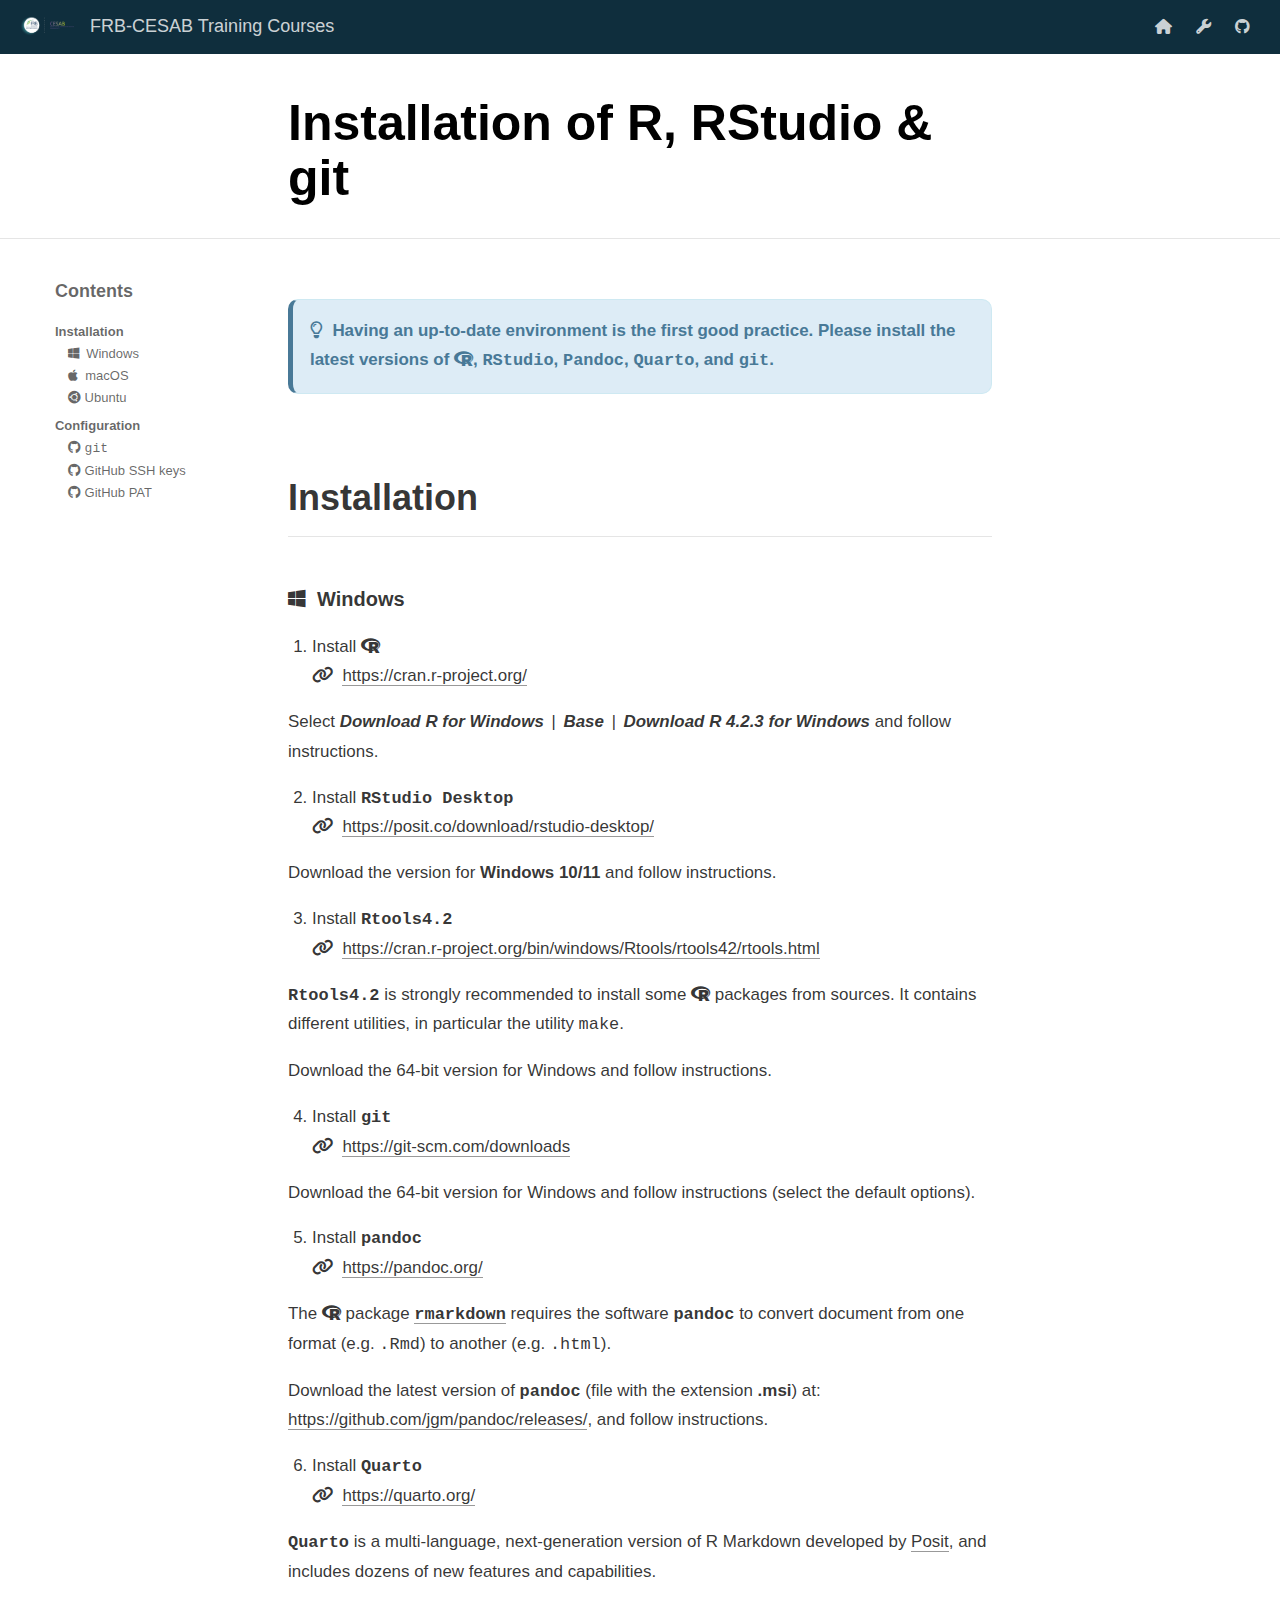
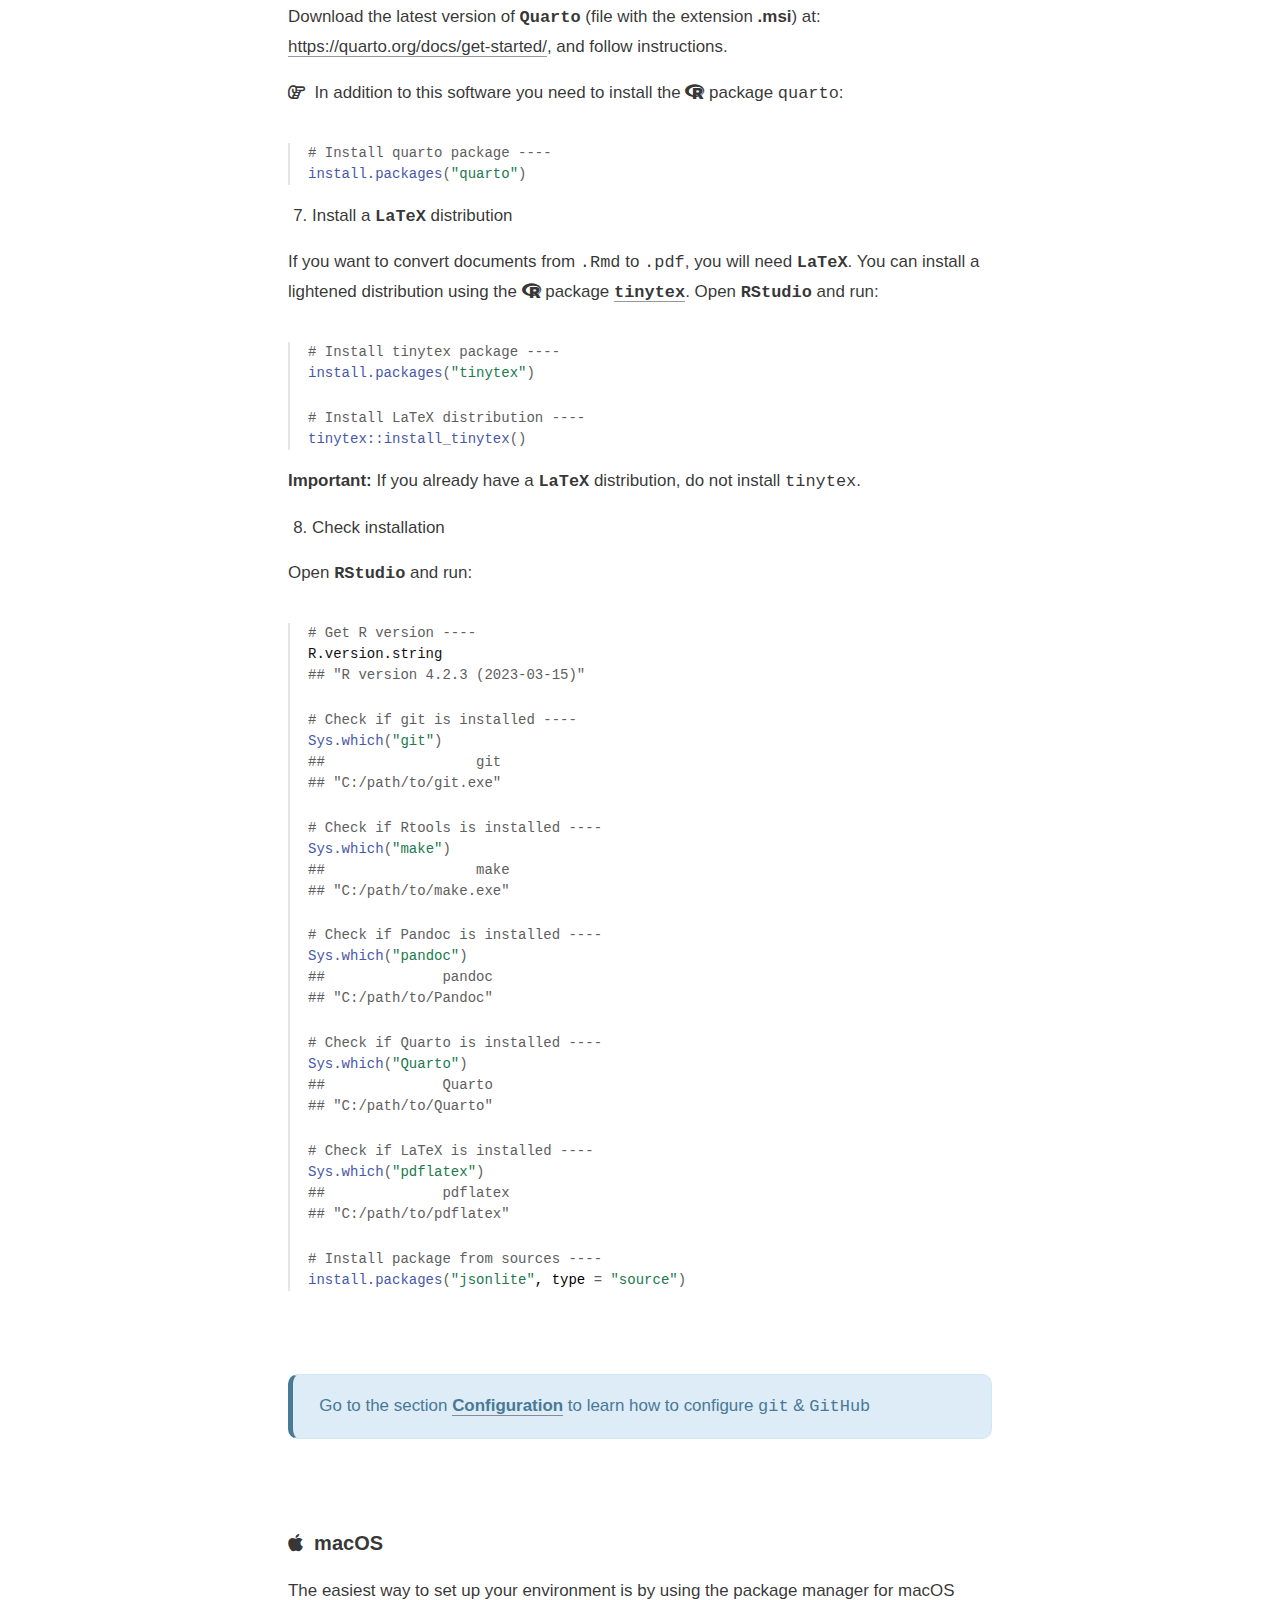
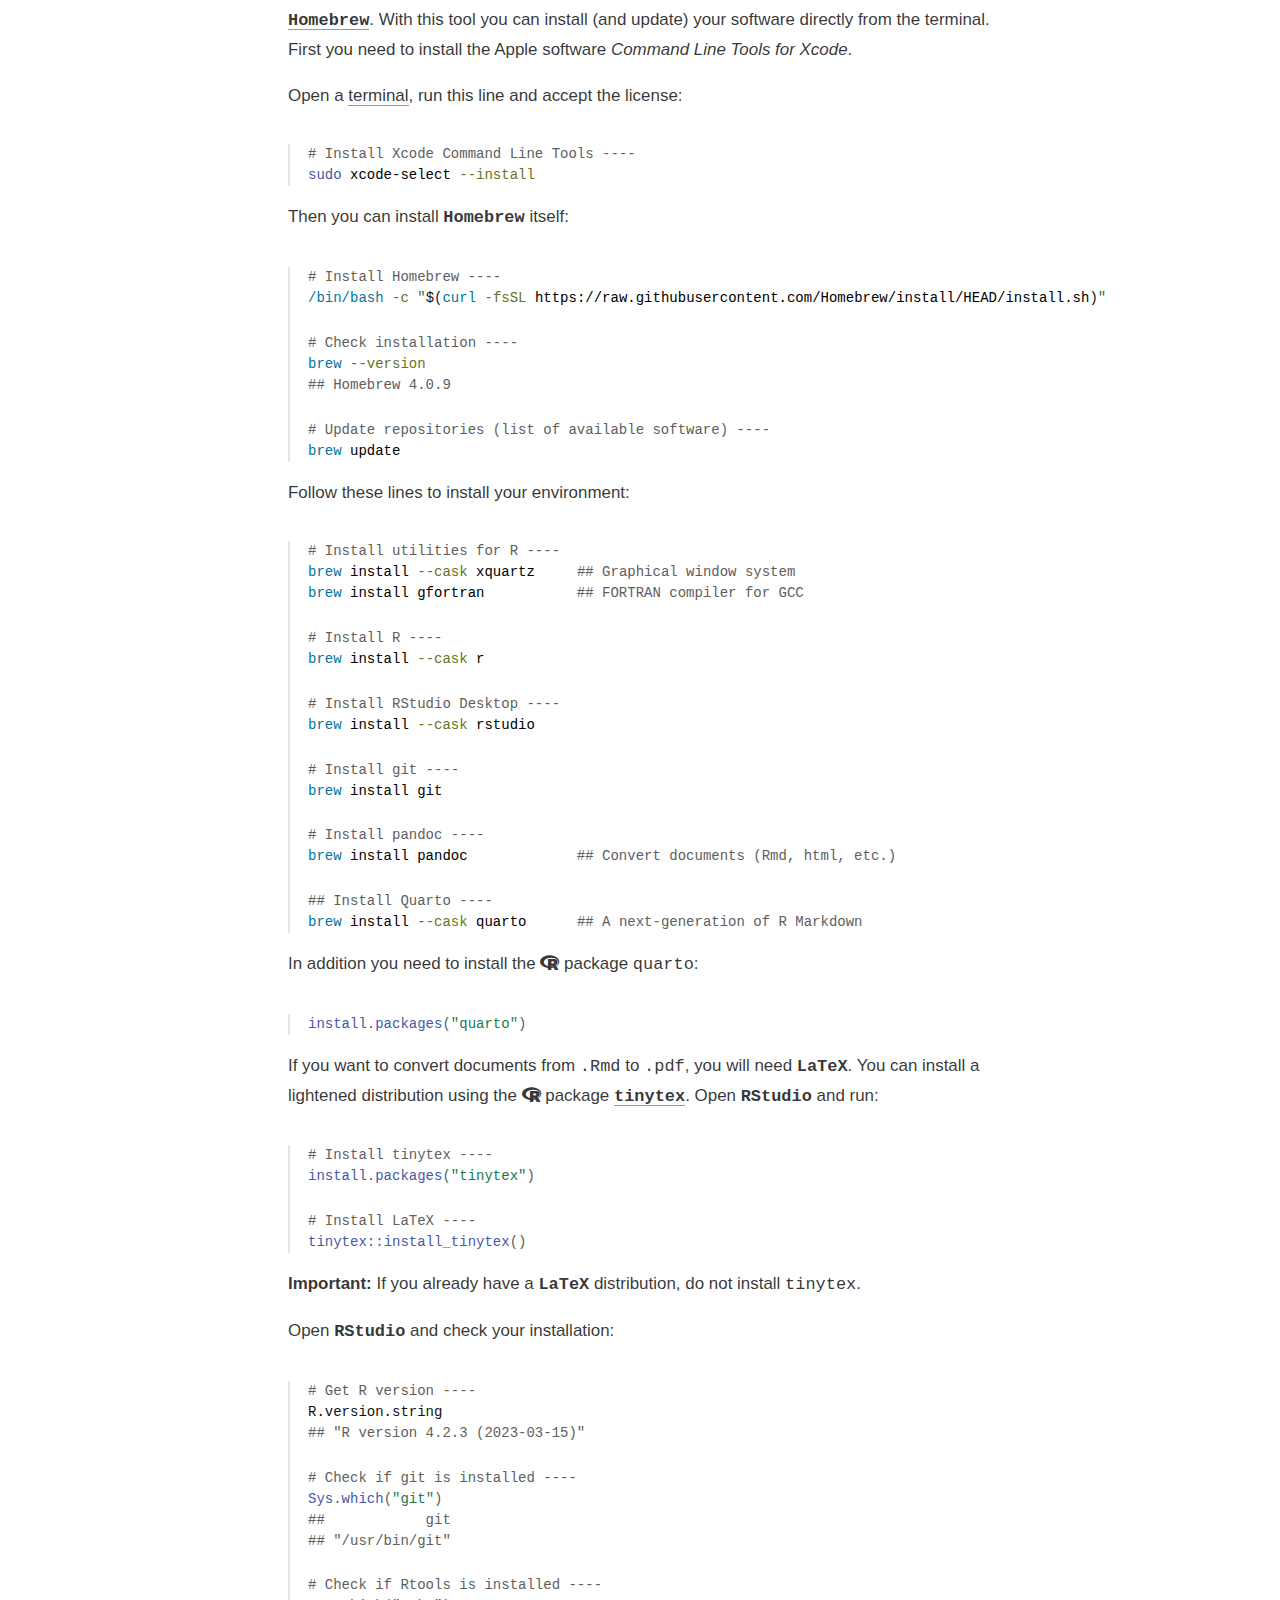
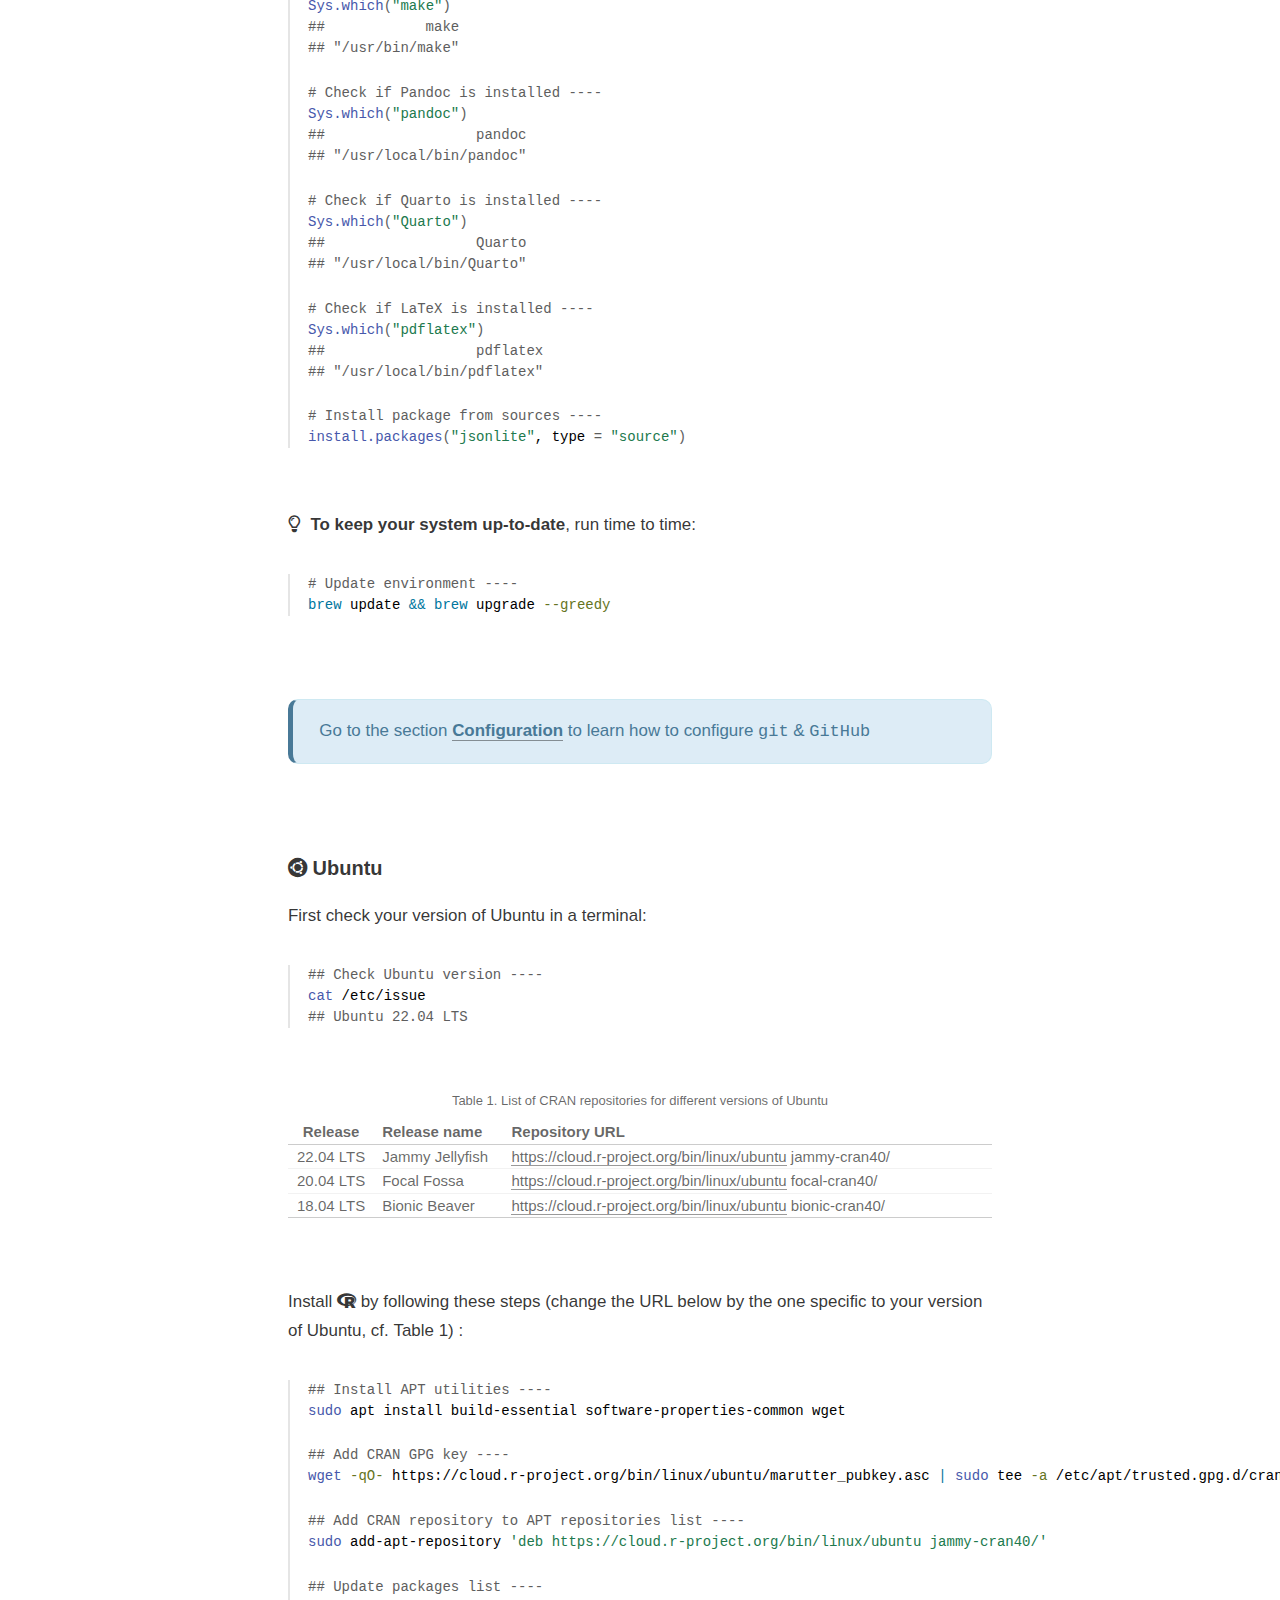
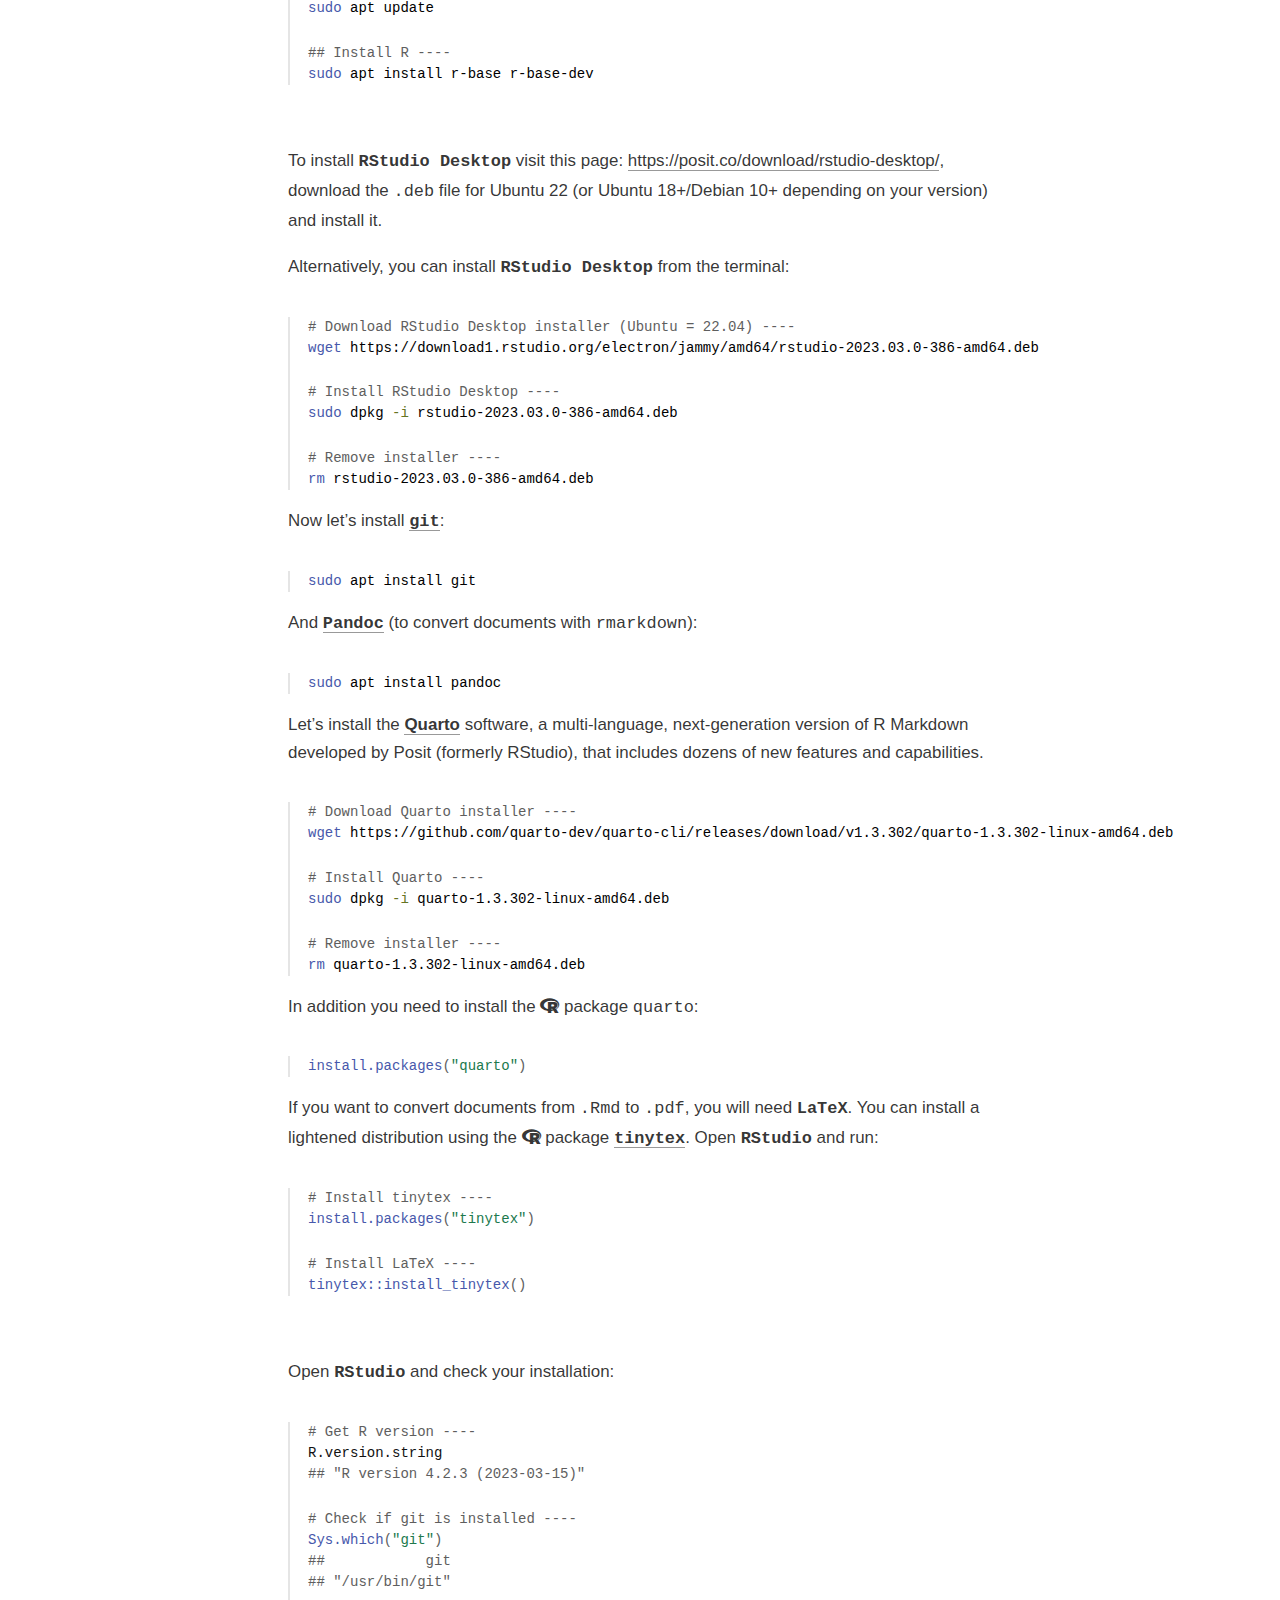
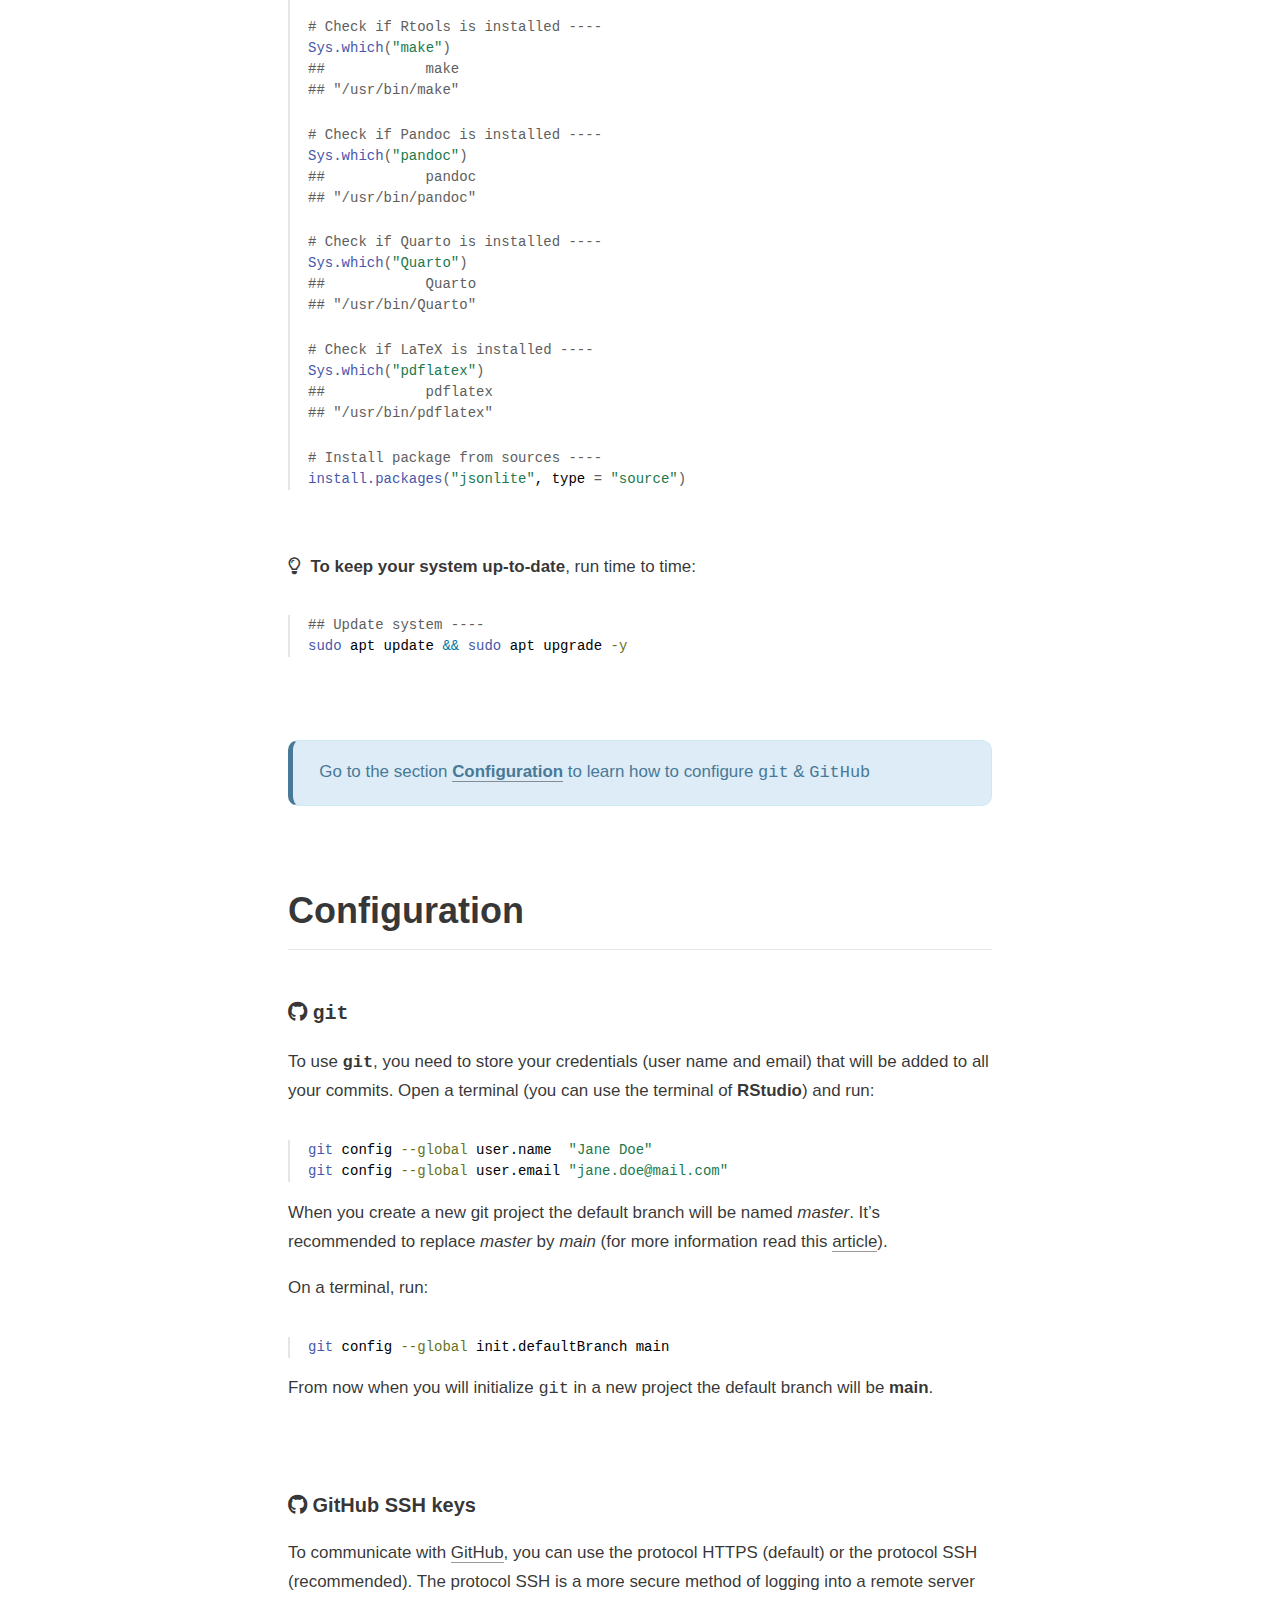
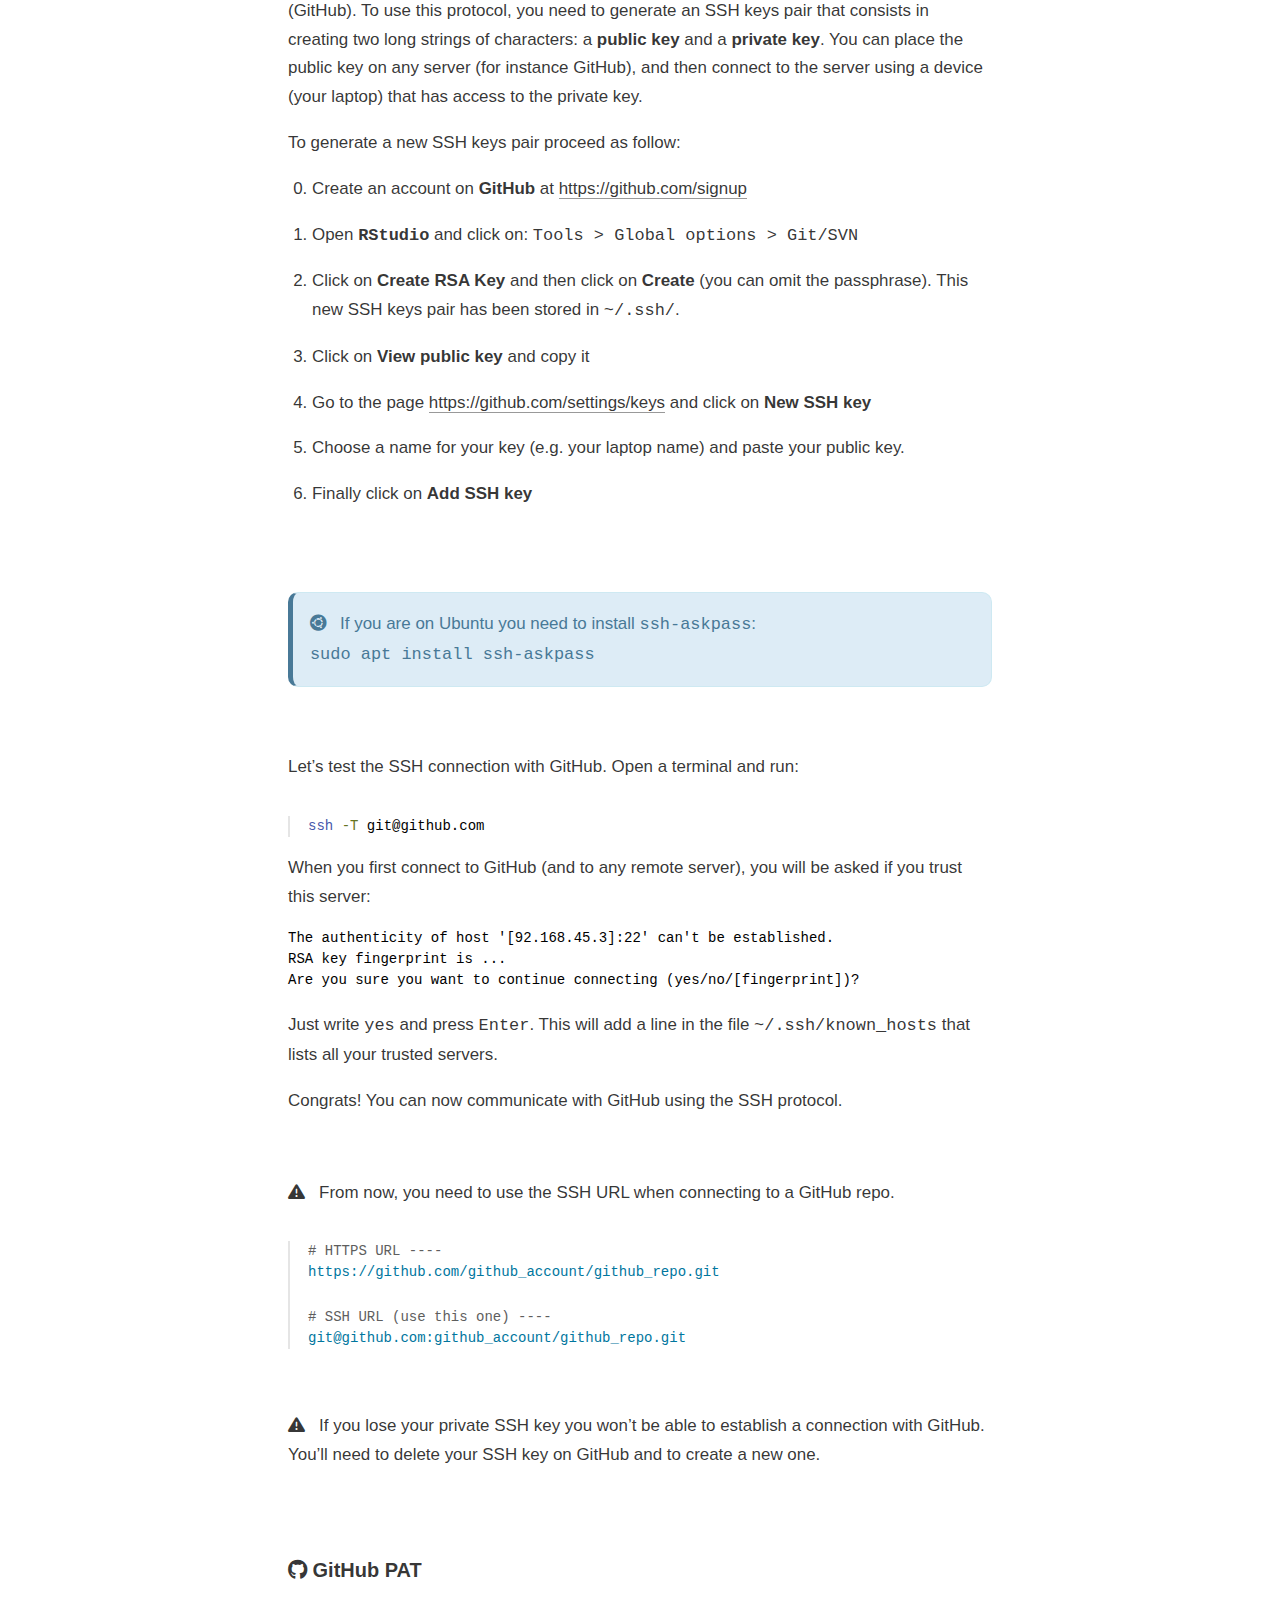
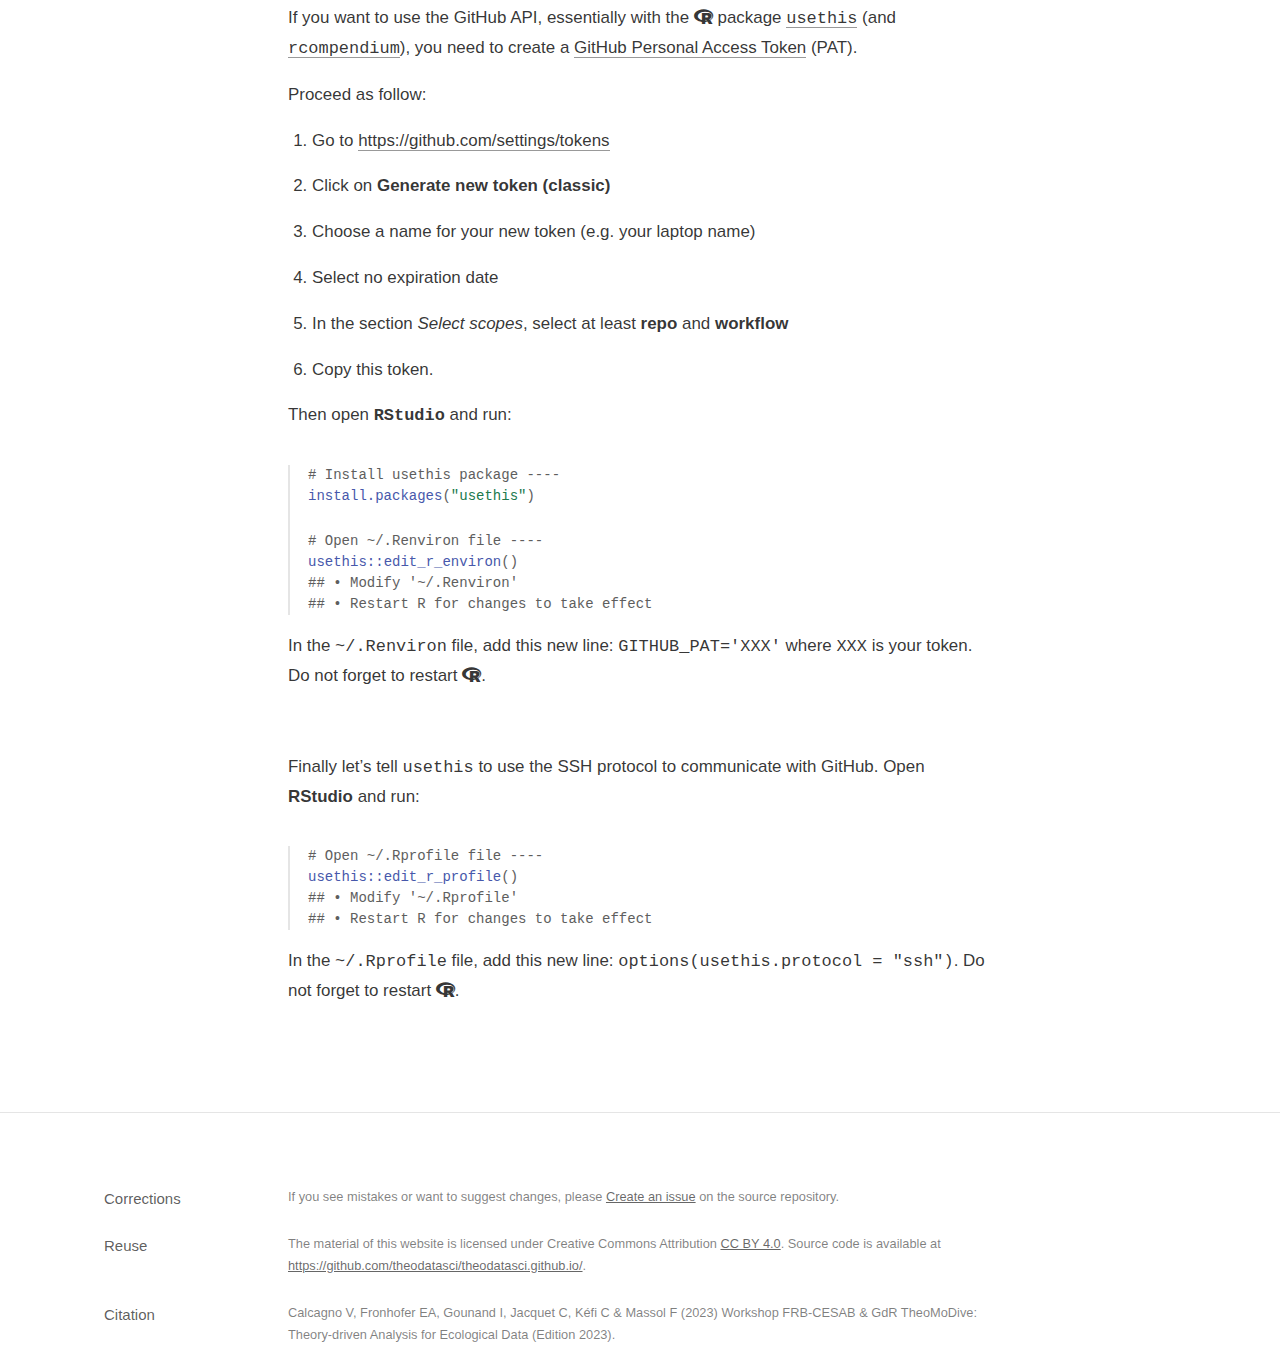
==== installation.html @ 8238ca23 "Setup distill" ====
<!DOCTYPE html>

<html xmlns="http://www.w3.org/1999/xhtml" lang="" xml:lang="">

<head>
  <meta charset="utf-8"/>
  <meta name="viewport" content="width=device-width, initial-scale=1"/>
  <meta http-equiv="X-UA-Compatible" content="IE=Edge,chrome=1"/>
  <meta name="generator" content="distill" />

  <style type="text/css">
  /* Hide doc at startup (prevent jankiness while JS renders/transforms) */
  body {
    visibility: hidden;
  }
  </style>

 <!--radix_placeholder_import_source-->
 <!--/radix_placeholder_import_source-->

<style type="text/css">code{white-space: pre;}</style>
<style type="text/css" data-origin="pandoc">
pre > code.sourceCode { white-space: pre; position: relative; }
pre > code.sourceCode > span { display: inline-block; line-height: 1.25; }
pre > code.sourceCode > span:empty { height: 1.2em; }
.sourceCode { overflow: visible; }
code.sourceCode > span { color: inherit; text-decoration: inherit; }
div.sourceCode { margin: 1em 0; }
pre.sourceCode { margin: 0; }
@media screen {
div.sourceCode { overflow: auto; }
}
@media print {
pre > code.sourceCode { white-space: pre-wrap; }
pre > code.sourceCode > span { text-indent: -5em; padding-left: 5em; }
}
pre.numberSource code
  { counter-reset: source-line 0; }
pre.numberSource code > span
  { position: relative; left: -4em; counter-increment: source-line; }
pre.numberSource code > span > a:first-child::before
  { content: counter(source-line);
    position: relative; left: -1em; text-align: right; vertical-align: baseline;
    border: none; display: inline-block;
    -webkit-touch-callout: none; -webkit-user-select: none;
    -khtml-user-select: none; -moz-user-select: none;
    -ms-user-select: none; user-select: none;
    padding: 0 4px; width: 4em;
    color: #aaaaaa;
  }
pre.numberSource { margin-left: 3em; border-left: 1px solid #aaaaaa;  padding-left: 4px; }
div.sourceCode
  { color: #00769e; background-color: #f1f3f5; }
@media screen {
pre > code.sourceCode > span > a:first-child::before { text-decoration: underline; }
}
code span { color: #00769e; } /* Normal */
code span.al { color: #ad0000; } /* Alert */
code span.an { color: #5e5e5e; } /* Annotation */
code span.at { color: #657422; } /* Attribute */
code span.bn { color: #ad0000; } /* BaseN */
code span.bu { } /* BuiltIn */
code span.cf { color: #00769e; } /* ControlFlow */
code span.ch { color: #20794d; } /* Char */
code span.cn { color: #8f5902; } /* Constant */
code span.co { color: #5e5e5e; } /* Comment */
code span.cv { color: #5e5e5e; font-style: italic; } /* CommentVar */
code span.do { color: #5e5e5e; font-style: italic; } /* Documentation */
code span.dt { color: #ad0000; } /* DataType */
code span.dv { color: #ad0000; } /* DecVal */
code span.er { color: #ad0000; } /* Error */
code span.ex { } /* Extension */
code span.fl { color: #ad0000; } /* Float */
code span.fu { color: #4758ab; } /* Function */
code span.im { } /* Import */
code span.in { color: #5e5e5e; } /* Information */
code span.kw { color: #00769e; } /* Keyword */
code span.op { color: #5e5e5e; } /* Operator */
code span.ot { color: #00769e; } /* Other */
code span.pp { color: #ad0000; } /* Preprocessor */
code span.sc { color: #5e5e5e; } /* SpecialChar */
code span.ss { color: #20794d; } /* SpecialString */
code span.st { color: #20794d; } /* String */
code span.va { color: #111111; } /* Variable */
code span.vs { color: #20794d; } /* VerbatimString */
code span.wa { color: #5e5e5e; font-style: italic; } /* Warning */
</style>


  <!--radix_placeholder_meta_tags-->
  <title>FRB-CESAB Training Courses: Installation of R, RStudio &amp; git</title>


  <link rel="icon" type="image/png" href="img/favicon.png"/>


  <!--  https://developers.facebook.com/docs/sharing/webmasters#markup -->
  <meta property="og:title" content="FRB-CESAB Training Courses: Installation of R, RStudio &amp; git"/>
  <meta property="og:type" content="article"/>
  <meta property="og:locale" content="en_US"/>
  <meta property="og:site_name" content="FRB-CESAB Training Courses"/>

  <!--  https://dev.twitter.com/cards/types/summary -->
  <meta property="twitter:card" content="summary"/>
  <meta property="twitter:title" content="FRB-CESAB Training Courses: Installation of R, RStudio &amp; git"/>

  <!--/radix_placeholder_meta_tags-->
  <!--radix_placeholder_rmarkdown_metadata-->

  <script type="text/json" id="radix-rmarkdown-metadata">
  {"type":"list","attributes":{"names":{"type":"character","attributes":{},"value":["title","output"]}},"value":[{"type":"character","attributes":{},"value":["Installation of R, RStudio & git"]},{"type":"list","attributes":{"names":{"type":"character","attributes":{},"value":["distill::distill_article"]}},"value":[{"type":"list","attributes":{"names":{"type":"character","attributes":{},"value":["toc","toc_depth","toc_float"]}},"value":[{"type":"logical","attributes":{},"value":[true]},{"type":"integer","attributes":{},"value":[3]},{"type":"logical","attributes":{},"value":[true]}]}]}]}
  </script>
  <!--/radix_placeholder_rmarkdown_metadata-->
  <!--radix_placeholder_navigation_in_header-->
  <meta name="distill:offset" content=""/>

  <script type="application/javascript">

    window.headroom_prevent_pin = false;

    window.document.addEventListener("DOMContentLoaded", function (event) {

      // initialize headroom for banner
      var header = $('header').get(0);
      var headerHeight = header.offsetHeight;
      var headroom = new Headroom(header, {
        tolerance: 5,
        onPin : function() {
          if (window.headroom_prevent_pin) {
            window.headroom_prevent_pin = false;
            headroom.unpin();
          }
        }
      });
      headroom.init();
      if(window.location.hash)
        headroom.unpin();
      $(header).addClass('headroom--transition');

      // offset scroll location for banner on hash change
      // (see: https://github.com/WickyNilliams/headroom.js/issues/38)
      window.addEventListener("hashchange", function(event) {
        window.scrollTo(0, window.pageYOffset - (headerHeight + 25));
      });

      // responsive menu
      $('.distill-site-header').each(function(i, val) {
        var topnav = $(this);
        var toggle = topnav.find('.nav-toggle');
        toggle.on('click', function() {
          topnav.toggleClass('responsive');
        });
      });

      // nav dropdowns
      $('.nav-dropbtn').click(function(e) {
        $(this).next('.nav-dropdown-content').toggleClass('nav-dropdown-active');
        $(this).parent().siblings('.nav-dropdown')
           .children('.nav-dropdown-content').removeClass('nav-dropdown-active');
      });
      $("body").click(function(e){
        $('.nav-dropdown-content').removeClass('nav-dropdown-active');
      });
      $(".nav-dropdown").click(function(e){
        e.stopPropagation();
      });
    });
  </script>

  <style type="text/css">

  /* Theme (user-documented overrideables for nav appearance) */

  .distill-site-nav {
    color: rgba(255, 255, 255, 0.8);
    background-color: #0F2E3D;
    font-size: 15px;
    font-weight: 300;
  }

  .distill-site-nav a {
    color: inherit;
    text-decoration: none;
  }

  .distill-site-nav a:hover {
    color: white;
  }

  @media print {
    .distill-site-nav {
      display: none;
    }
  }

  .distill-site-header {

  }

  .distill-site-footer {

  }


  /* Site Header */

  .distill-site-header {
    width: 100%;
    box-sizing: border-box;
    z-index: 3;
  }

  .distill-site-header .nav-left {
    display: inline-block;
    margin-left: 8px;
  }

  @media screen and (max-width: 768px) {
    .distill-site-header .nav-left {
      margin-left: 0;
    }
  }


  .distill-site-header .nav-right {
    float: right;
    margin-right: 8px;
  }

  .distill-site-header a,
  .distill-site-header .title {
    display: inline-block;
    text-align: center;
    padding: 14px 10px 14px 10px;
  }

  .distill-site-header .title {
    font-size: 18px;
    min-width: 150px;
  }

  .distill-site-header .logo {
    padding: 0;
  }

  .distill-site-header .logo img {
    display: none;
    max-height: 20px;
    width: auto;
    margin-bottom: -4px;
  }

  .distill-site-header .nav-image img {
    max-height: 18px;
    width: auto;
    display: inline-block;
    margin-bottom: -3px;
  }



  @media screen and (min-width: 1000px) {
    .distill-site-header .logo img {
      display: inline-block;
    }
    .distill-site-header .nav-left {
      margin-left: 20px;
    }
    .distill-site-header .nav-right {
      margin-right: 20px;
    }
    .distill-site-header .title {
      padding-left: 12px;
    }
  }


  .distill-site-header .nav-toggle {
    display: none;
  }

  .nav-dropdown {
    display: inline-block;
    position: relative;
  }

  .nav-dropdown .nav-dropbtn {
    border: none;
    outline: none;
    color: rgba(255, 255, 255, 0.8);
    padding: 16px 10px;
    background-color: transparent;
    font-family: inherit;
    font-size: inherit;
    font-weight: inherit;
    margin: 0;
    margin-top: 1px;
    z-index: 2;
  }

  .nav-dropdown-content {
    display: none;
    position: absolute;
    background-color: white;
    min-width: 200px;
    border: 1px solid rgba(0,0,0,0.15);
    border-radius: 4px;
    box-shadow: 0px 8px 16px 0px rgba(0,0,0,0.1);
    z-index: 1;
    margin-top: 2px;
    white-space: nowrap;
    padding-top: 4px;
    padding-bottom: 4px;
  }

  .nav-dropdown-content hr {
    margin-top: 4px;
    margin-bottom: 4px;
    border: none;
    border-bottom: 1px solid rgba(0, 0, 0, 0.1);
  }

  .nav-dropdown-active {
    display: block;
  }

  .nav-dropdown-content a, .nav-dropdown-content .nav-dropdown-header {
    color: black;
    padding: 6px 24px;
    text-decoration: none;
    display: block;
    text-align: left;
  }

  .nav-dropdown-content .nav-dropdown-header {
    display: block;
    padding: 5px 24px;
    padding-bottom: 0;
    text-transform: uppercase;
    font-size: 14px;
    color: #999999;
    white-space: nowrap;
  }

  .nav-dropdown:hover .nav-dropbtn {
    color: white;
  }

  .nav-dropdown-content a:hover {
    background-color: #ddd;
    color: black;
  }

  .nav-right .nav-dropdown-content {
    margin-left: -45%;
    right: 0;
  }

  @media screen and (max-width: 768px) {
    .distill-site-header a, .distill-site-header .nav-dropdown  {display: none;}
    .distill-site-header a.nav-toggle {
      float: right;
      display: block;
    }
    .distill-site-header .title {
      margin-left: 0;
    }
    .distill-site-header .nav-right {
      margin-right: 0;
    }
    .distill-site-header {
      overflow: hidden;
    }
    .nav-right .nav-dropdown-content {
      margin-left: 0;
    }
  }


  @media screen and (max-width: 768px) {
    .distill-site-header.responsive {position: relative; min-height: 500px; }
    .distill-site-header.responsive a.nav-toggle {
      position: absolute;
      right: 0;
      top: 0;
    }
    .distill-site-header.responsive a,
    .distill-site-header.responsive .nav-dropdown {
      display: block;
      text-align: left;
    }
    .distill-site-header.responsive .nav-left,
    .distill-site-header.responsive .nav-right {
      width: 100%;
    }
    .distill-site-header.responsive .nav-dropdown {float: none;}
    .distill-site-header.responsive .nav-dropdown-content {position: relative;}
    .distill-site-header.responsive .nav-dropdown .nav-dropbtn {
      display: block;
      width: 100%;
      text-align: left;
    }
  }

  /* Site Footer */

  .distill-site-footer {
    width: 100%;
    overflow: hidden;
    box-sizing: border-box;
    z-index: 3;
    margin-top: 30px;
    padding-top: 30px;
    padding-bottom: 30px;
    text-align: center;
  }

  /* Headroom */

  d-title {
    padding-top: 6rem;
  }

  @media print {
    d-title {
      padding-top: 4rem;
    }
  }

  .headroom {
    z-index: 1000;
    position: fixed;
    top: 0;
    left: 0;
    right: 0;
  }

  .headroom--transition {
    transition: all .4s ease-in-out;
  }

  .headroom--unpinned {
    top: -100px;
  }

  .headroom--pinned {
    top: 0;
  }

  /* adjust viewport for navbar height */
  /* helps vertically center bootstrap (non-distill) content */
  .min-vh-100 {
    min-height: calc(100vh - 100px) !important;
  }

  </style>

  <script src="site_libs/jquery-3.6.0/jquery-3.6.0.min.js"></script>
  <link href="site_libs/font-awesome-6.2.1/css/all.min.css" rel="stylesheet"/>
  <link href="site_libs/font-awesome-6.2.1/css/v4-shims.min.css" rel="stylesheet"/>
  <script src="site_libs/headroom-0.9.4/headroom.min.js"></script>
  <script src="site_libs/autocomplete-0.37.1/autocomplete.min.js"></script>
  <script src="site_libs/fuse-6.4.1/fuse.min.js"></script>

  <script type="application/javascript">

  function getMeta(metaName) {
    var metas = document.getElementsByTagName('meta');
    for (let i = 0; i < metas.length; i++) {
      if (metas[i].getAttribute('name') === metaName) {
        return metas[i].getAttribute('content');
      }
    }
    return '';
  }

  function offsetURL(url) {
    var offset = getMeta('distill:offset');
    return offset ? offset + '/' + url : url;
  }

  function createFuseIndex() {

    // create fuse index
    var options = {
      keys: [
        { name: 'title', weight: 20 },
        { name: 'categories', weight: 15 },
        { name: 'description', weight: 10 },
        { name: 'contents', weight: 5 },
      ],
      ignoreLocation: true,
      threshold: 0
    };
    var fuse = new window.Fuse([], options);

    // fetch the main search.json
    return fetch(offsetURL('search.json'))
      .then(function(response) {
        if (response.status == 200) {
          return response.json().then(function(json) {
            // index main articles
            json.articles.forEach(function(article) {
              fuse.add(article);
            });
            // download collections and index their articles
            return Promise.all(json.collections.map(function(collection) {
              return fetch(offsetURL(collection)).then(function(response) {
                if (response.status === 200) {
                  return response.json().then(function(articles) {
                    articles.forEach(function(article) {
                      fuse.add(article);
                    });
                  })
                } else {
                  return Promise.reject(
                    new Error('Unexpected status from search index request: ' +
                              response.status)
                  );
                }
              });
            })).then(function() {
              return fuse;
            });
          });

        } else {
          return Promise.reject(
            new Error('Unexpected status from search index request: ' +
                        response.status)
          );
        }
      });
  }

  window.document.addEventListener("DOMContentLoaded", function (event) {

    // get search element (bail if we don't have one)
    var searchEl = window.document.getElementById('distill-search');
    if (!searchEl)
      return;

    createFuseIndex()
      .then(function(fuse) {

        // make search box visible
        searchEl.classList.remove('hidden');

        // initialize autocomplete
        var options = {
          autoselect: true,
          hint: false,
          minLength: 2,
        };
        window.autocomplete(searchEl, options, [{
          source: function(query, callback) {
            const searchOptions = {
              isCaseSensitive: false,
              shouldSort: true,
              minMatchCharLength: 2,
              limit: 10,
            };
            var results = fuse.search(query, searchOptions);
            callback(results
              .map(function(result) { return result.item; })
            );
          },
          templates: {
            suggestion: function(suggestion) {
              var img = suggestion.preview && Object.keys(suggestion.preview).length > 0
                ? `<img src="${offsetURL(suggestion.preview)}"</img>`
                : '';
              var html = `
                <div class="search-item">
                  <h3>${suggestion.title}</h3>
                  <div class="search-item-description">
                    ${suggestion.description || ''}
                  </div>
                  <div class="search-item-preview">
                    ${img}
                  </div>
                </div>
              `;
              return html;
            }
          }
        }]).on('autocomplete:selected', function(event, suggestion) {
          window.location.href = offsetURL(suggestion.path);
        });
        // remove inline display style on autocompleter (we want to
        // manage responsive display via css)
        $('.algolia-autocomplete').css("display", "");
      })
      .catch(function(error) {
        console.log(error);
      });

  });

  </script>

  <style type="text/css">

  .nav-search {
    font-size: x-small;
  }

  /* Algolioa Autocomplete */

  .algolia-autocomplete {
    display: inline-block;
    margin-left: 10px;
    vertical-align: sub;
    background-color: white;
    color: black;
    padding: 6px;
    padding-top: 8px;
    padding-bottom: 0;
    border-radius: 6px;
    border: 1px #0F2E3D solid;
    width: 180px;
  }


  @media screen and (max-width: 768px) {
    .distill-site-nav .algolia-autocomplete {
      display: none;
      visibility: hidden;
    }
    .distill-site-nav.responsive .algolia-autocomplete {
      display: inline-block;
      visibility: visible;
    }
    .distill-site-nav.responsive .algolia-autocomplete .aa-dropdown-menu {
      margin-left: 0;
      width: 400px;
      max-height: 400px;
    }
  }

  .algolia-autocomplete .aa-input, .algolia-autocomplete .aa-hint {
    width: 90%;
    outline: none;
    border: none;
  }

  .algolia-autocomplete .aa-hint {
    color: #999;
  }
  .algolia-autocomplete .aa-dropdown-menu {
    width: 550px;
    max-height: 70vh;
    overflow-x: visible;
    overflow-y: scroll;
    padding: 5px;
    margin-top: 3px;
    margin-left: -150px;
    background-color: #fff;
    border-radius: 5px;
    border: 1px solid #999;
    border-top: none;
  }

  .algolia-autocomplete .aa-dropdown-menu .aa-suggestion {
    cursor: pointer;
    padding: 5px 4px;
    border-bottom: 1px solid #eee;
  }

  .algolia-autocomplete .aa-dropdown-menu .aa-suggestion:last-of-type {
    border-bottom: none;
    margin-bottom: 2px;
  }

  .algolia-autocomplete .aa-dropdown-menu .aa-suggestion .search-item {
    overflow: hidden;
    font-size: 0.8em;
    line-height: 1.4em;
  }

  .algolia-autocomplete .aa-dropdown-menu .aa-suggestion .search-item h3 {
    font-size: 1rem;
    margin-block-start: 0;
    margin-block-end: 5px;
  }

  .algolia-autocomplete .aa-dropdown-menu .aa-suggestion .search-item-description {
    display: inline-block;
    overflow: hidden;
    height: 2.8em;
    width: 80%;
    margin-right: 4%;
  }

  .algolia-autocomplete .aa-dropdown-menu .aa-suggestion .search-item-preview {
    display: inline-block;
    width: 15%;
  }

  .algolia-autocomplete .aa-dropdown-menu .aa-suggestion .search-item-preview img {
    height: 3em;
    width: auto;
    display: none;
  }

  .algolia-autocomplete .aa-dropdown-menu .aa-suggestion .search-item-preview img[src] {
    display: initial;
  }

  .algolia-autocomplete .aa-dropdown-menu .aa-suggestion.aa-cursor {
    background-color: #eee;
  }
  .algolia-autocomplete .aa-dropdown-menu .aa-suggestion em {
    font-weight: bold;
    font-style: normal;
  }

  </style>


  <!--/radix_placeholder_navigation_in_header-->
  <!--radix_placeholder_distill-->

  <style type="text/css">

  body {
    background-color: white;
  }

  .pandoc-table {
    width: 100%;
  }

  .pandoc-table>caption {
    margin-bottom: 10px;
  }

  .pandoc-table th:not([align]) {
    text-align: left;
  }

  .pagedtable-footer {
    font-size: 15px;
  }

  d-byline .byline {
    grid-template-columns: 2fr 2fr;
  }

  d-byline .byline h3 {
    margin-block-start: 1.5em;
  }

  d-byline .byline .authors-affiliations h3 {
    margin-block-start: 0.5em;
  }

  .authors-affiliations .orcid-id {
    width: 16px;
    height:16px;
    margin-left: 4px;
    margin-right: 4px;
    vertical-align: middle;
    padding-bottom: 2px;
  }

  d-title .dt-tags {
    margin-top: 1em;
    grid-column: text;
  }

  .dt-tags .dt-tag {
    text-decoration: none;
    display: inline-block;
    color: rgba(0,0,0,0.6);
    padding: 0em 0.4em;
    margin-right: 0.5em;
    margin-bottom: 0.4em;
    font-size: 70%;
    border: 1px solid rgba(0,0,0,0.2);
    border-radius: 3px;
    text-transform: uppercase;
    font-weight: 500;
  }

  d-article table.gt_table td,
  d-article table.gt_table th {
    border-bottom: none;
    font-size: 100%;
  }

  .html-widget {
    margin-bottom: 2.0em;
  }

  .l-screen-inset {
    padding-right: 16px;
  }

  .l-screen .caption {
    margin-left: 10px;
  }

  .shaded {
    background: rgb(247, 247, 247);
    padding-top: 20px;
    padding-bottom: 20px;
    border-top: 1px solid rgba(0, 0, 0, 0.1);
    border-bottom: 1px solid rgba(0, 0, 0, 0.1);
  }

  .shaded .html-widget {
    margin-bottom: 0;
    border: 1px solid rgba(0, 0, 0, 0.1);
  }

  .shaded .shaded-content {
    background: white;
  }

  .text-output {
    margin-top: 0;
    line-height: 1.5em;
  }

  .hidden {
    display: none !important;
  }

  d-article {
    padding-top: 2.5rem;
    padding-bottom: 30px;
  }

  d-appendix {
    padding-top: 30px;
  }

  d-article>p>img {
    width: 100%;
  }

  d-article h2 {
    margin: 1rem 0 1.5rem 0;
  }

  d-article h3 {
    margin-top: 1.5rem;
  }

  d-article iframe {
    border: 1px solid rgba(0, 0, 0, 0.1);
    margin-bottom: 2.0em;
    width: 100%;
  }

  /* Tweak code blocks */

  d-article div.sourceCode code,
  d-article pre code {
    font-family: Consolas, Monaco, 'Andale Mono', 'Ubuntu Mono', monospace;
  }

  d-article pre,
  d-article div.sourceCode,
  d-article div.sourceCode pre {
    overflow: auto;
  }

  d-article div.sourceCode {
    background-color: white;
  }

  d-article div.sourceCode pre {
    padding-left: 10px;
    font-size: 12px;
    border-left: 2px solid rgba(0,0,0,0.1);
  }

  d-article pre {
    font-size: 12px;
    color: black;
    background: none;
    margin-top: 0;
    text-align: left;
    white-space: pre;
    word-spacing: normal;
    word-break: normal;
    word-wrap: normal;
    line-height: 1.5;

    -moz-tab-size: 4;
    -o-tab-size: 4;
    tab-size: 4;

    -webkit-hyphens: none;
    -moz-hyphens: none;
    -ms-hyphens: none;
    hyphens: none;
  }

  d-article pre a {
    border-bottom: none;
  }

  d-article pre a:hover {
    border-bottom: none;
    text-decoration: underline;
  }

  d-article details {
    grid-column: text;
    margin-bottom: 0.8em;
  }

  @media(min-width: 768px) {

  d-article pre,
  d-article div.sourceCode,
  d-article div.sourceCode pre {
    overflow: visible !important;
  }

  d-article div.sourceCode pre {
    padding-left: 18px;
    font-size: 14px;
  }

  d-article pre {
    font-size: 14px;
  }

  }

  figure img.external {
    background: white;
    border: 1px solid rgba(0, 0, 0, 0.1);
    box-shadow: 0 1px 8px rgba(0, 0, 0, 0.1);
    padding: 18px;
    box-sizing: border-box;
  }

  /* CSS for d-contents */

  .d-contents {
    grid-column: text;
    color: rgba(0,0,0,0.8);
    font-size: 0.9em;
    padding-bottom: 1em;
    margin-bottom: 1em;
    padding-bottom: 0.5em;
    margin-bottom: 1em;
    padding-left: 0.25em;
    justify-self: start;
  }

  @media(min-width: 1000px) {
    .d-contents.d-contents-float {
      height: 0;
      grid-column-start: 1;
      grid-column-end: 4;
      justify-self: center;
      padding-right: 3em;
      padding-left: 2em;
    }
  }

  .d-contents nav h3 {
    font-size: 18px;
    margin-top: 0;
    margin-bottom: 1em;
  }

  .d-contents li {
    list-style-type: none
  }

  .d-contents nav > ul {
    padding-left: 0;
  }

  .d-contents ul {
    padding-left: 1em
  }

  .d-contents nav ul li {
    margin-top: 0.6em;
    margin-bottom: 0.2em;
  }

  .d-contents nav a {
    font-size: 13px;
    border-bottom: none;
    text-decoration: none
    color: rgba(0, 0, 0, 0.8);
  }

  .d-contents nav a:hover {
    text-decoration: underline solid rgba(0, 0, 0, 0.6)
  }

  .d-contents nav > ul > li > a {
    font-weight: 600;
  }

  .d-contents nav > ul > li > ul {
    font-weight: inherit;
  }

  .d-contents nav > ul > li > ul > li {
    margin-top: 0.2em;
  }


  .d-contents nav ul {
    margin-top: 0;
    margin-bottom: 0.25em;
  }

  .d-article-with-toc h2:nth-child(2) {
    margin-top: 0;
  }


  /* Figure */

  .figure {
    position: relative;
    margin-bottom: 2.5em;
    margin-top: 1.5em;
  }

  .figure .caption {
    color: rgba(0, 0, 0, 0.6);
    font-size: 12px;
    line-height: 1.5em;
  }

  .figure img.external {
    background: white;
    border: 1px solid rgba(0, 0, 0, 0.1);
    box-shadow: 0 1px 8px rgba(0, 0, 0, 0.1);
    padding: 18px;
    box-sizing: border-box;
  }

  .figure .caption a {
    color: rgba(0, 0, 0, 0.6);
  }

  .figure .caption b,
  .figure .caption strong, {
    font-weight: 600;
    color: rgba(0, 0, 0, 1.0);
  }

  /* Citations */

  d-article .citation {
    color: inherit;
    cursor: inherit;
  }

  div.hanging-indent{
    margin-left: 1em; text-indent: -1em;
  }

  /* Citation hover box */

  .tippy-box[data-theme~=light-border] {
    background-color: rgba(250, 250, 250, 0.95);
  }

  .tippy-content > p {
    margin-bottom: 0;
    padding: 2px;
  }


  /* Tweak 1000px media break to show more text */

  @media(min-width: 1000px) {
    .base-grid,
    distill-header,
    d-title,
    d-abstract,
    d-article,
    d-appendix,
    distill-appendix,
    d-byline,
    d-footnote-list,
    d-citation-list,
    distill-footer {
      grid-template-columns: [screen-start] 1fr [page-start kicker-start] 80px [middle-start] 50px [text-start kicker-end] 65px 65px 65px 65px 65px 65px 65px 65px [text-end gutter-start] 65px [middle-end] 65px [page-end gutter-end] 1fr [screen-end];
      grid-column-gap: 16px;
    }

    .grid {
      grid-column-gap: 16px;
    }

    d-article {
      font-size: 1.06rem;
      line-height: 1.7em;
    }
    figure .caption, .figure .caption, figure figcaption {
      font-size: 13px;
    }
  }

  @media(min-width: 1180px) {
    .base-grid,
    distill-header,
    d-title,
    d-abstract,
    d-article,
    d-appendix,
    distill-appendix,
    d-byline,
    d-footnote-list,
    d-citation-list,
    distill-footer {
      grid-template-columns: [screen-start] 1fr [page-start kicker-start] 60px [middle-start] 60px [text-start kicker-end] 60px 60px 60px 60px 60px 60px 60px 60px [text-end gutter-start] 60px [middle-end] 60px [page-end gutter-end] 1fr [screen-end];
      grid-column-gap: 32px;
    }

    .grid {
      grid-column-gap: 32px;
    }
  }


  /* Get the citation styles for the appendix (not auto-injected on render since
     we do our own rendering of the citation appendix) */

  d-appendix .citation-appendix,
  .d-appendix .citation-appendix {
    font-size: 11px;
    line-height: 15px;
    border-left: 1px solid rgba(0, 0, 0, 0.1);
    padding-left: 18px;
    border: 1px solid rgba(0,0,0,0.1);
    background: rgba(0, 0, 0, 0.02);
    padding: 10px 18px;
    border-radius: 3px;
    color: rgba(150, 150, 150, 1);
    overflow: hidden;
    margin-top: -12px;
    white-space: pre-wrap;
    word-wrap: break-word;
  }

  /* Include appendix styles here so they can be overridden */

  d-appendix {
    contain: layout style;
    font-size: 0.8em;
    line-height: 1.7em;
    margin-top: 60px;
    margin-bottom: 0;
    border-top: 1px solid rgba(0, 0, 0, 0.1);
    color: rgba(0,0,0,0.5);
    padding-top: 60px;
    padding-bottom: 48px;
  }

  d-appendix h3 {
    grid-column: page-start / text-start;
    font-size: 15px;
    font-weight: 500;
    margin-top: 1em;
    margin-bottom: 0;
    color: rgba(0,0,0,0.65);
  }

  d-appendix h3 + * {
    margin-top: 1em;
  }

  d-appendix ol {
    padding: 0 0 0 15px;
  }

  @media (min-width: 768px) {
    d-appendix ol {
      padding: 0 0 0 30px;
      margin-left: -30px;
    }
  }

  d-appendix li {
    margin-bottom: 1em;
  }

  d-appendix a {
    color: rgba(0, 0, 0, 0.6);
  }

  d-appendix > * {
    grid-column: text;
  }

  d-appendix > d-footnote-list,
  d-appendix > d-citation-list,
  d-appendix > distill-appendix {
    grid-column: screen;
  }

  /* Include footnote styles here so they can be overridden */

  d-footnote-list {
    contain: layout style;
  }

  d-footnote-list > * {
    grid-column: text;
  }

  d-footnote-list a.footnote-backlink {
    color: rgba(0,0,0,0.3);
    padding-left: 0.5em;
  }



  /* Anchor.js */

  .anchorjs-link {
    /*transition: all .25s linear; */
    text-decoration: none;
    border-bottom: none;
  }
  *:hover > .anchorjs-link {
    margin-left: -1.125em !important;
    text-decoration: none;
    border-bottom: none;
  }

  /* Social footer */

  .social_footer {
    margin-top: 30px;
    margin-bottom: 0;
    color: rgba(0,0,0,0.67);
  }

  .disqus-comments {
    margin-right: 30px;
  }

  .disqus-comment-count {
    border-bottom: 1px solid rgba(0, 0, 0, 0.4);
    cursor: pointer;
  }

  #disqus_thread {
    margin-top: 30px;
  }

  .article-sharing a {
    border-bottom: none;
    margin-right: 8px;
  }

  .article-sharing a:hover {
    border-bottom: none;
  }

  .sidebar-section.subscribe {
    font-size: 12px;
    line-height: 1.6em;
  }

  .subscribe p {
    margin-bottom: 0.5em;
  }


  .article-footer .subscribe {
    font-size: 15px;
    margin-top: 45px;
  }


  .sidebar-section.custom {
    font-size: 12px;
    line-height: 1.6em;
  }

  .custom p {
    margin-bottom: 0.5em;
  }

  /* Styles for listing layout (hide title) */
  .layout-listing d-title, .layout-listing .d-title {
    display: none;
  }

  /* Styles for posts lists (not auto-injected) */


  .posts-with-sidebar {
    padding-left: 45px;
    padding-right: 45px;
  }

  .posts-list .description h2,
  .posts-list .description p {
    font-family: -apple-system, BlinkMacSystemFont, "Segoe UI", Roboto, Oxygen, Ubuntu, Cantarell, "Fira Sans", "Droid Sans", "Helvetica Neue", Arial, sans-serif;
  }

  .posts-list .description h2 {
    font-weight: 700;
    border-bottom: none;
    padding-bottom: 0;
  }

  .posts-list h2.post-tag {
    border-bottom: 1px solid rgba(0, 0, 0, 0.2);
    padding-bottom: 12px;
  }
  .posts-list {
    margin-top: 60px;
    margin-bottom: 24px;
  }

  .posts-list .post-preview {
    text-decoration: none;
    overflow: hidden;
    display: block;
    border-bottom: 1px solid rgba(0, 0, 0, 0.1);
    padding: 24px 0;
  }

  .post-preview-last {
    border-bottom: none !important;
  }

  .posts-list .posts-list-caption {
    grid-column: screen;
    font-weight: 400;
  }

  .posts-list .post-preview h2 {
    margin: 0 0 6px 0;
    line-height: 1.2em;
    font-style: normal;
    font-size: 24px;
  }

  .posts-list .post-preview p {
    margin: 0 0 12px 0;
    line-height: 1.4em;
    font-size: 16px;
  }

  .posts-list .post-preview .thumbnail {
    box-sizing: border-box;
    margin-bottom: 24px;
    position: relative;
    max-width: 500px;
  }
  .posts-list .post-preview img {
    width: 100%;
    display: block;
  }

  .posts-list .metadata {
    font-size: 12px;
    line-height: 1.4em;
    margin-bottom: 18px;
  }

  .posts-list .metadata > * {
    display: inline-block;
  }

  .posts-list .metadata .publishedDate {
    margin-right: 2em;
  }

  .posts-list .metadata .dt-authors {
    display: block;
    margin-top: 0.3em;
    margin-right: 2em;
  }

  .posts-list .dt-tags {
    display: block;
    line-height: 1em;
  }

  .posts-list .dt-tags .dt-tag {
    display: inline-block;
    color: rgba(0,0,0,0.6);
    padding: 0.3em 0.4em;
    margin-right: 0.2em;
    margin-bottom: 0.4em;
    font-size: 60%;
    border: 1px solid rgba(0,0,0,0.2);
    border-radius: 3px;
    text-transform: uppercase;
    font-weight: 500;
  }

  .posts-list img {
    opacity: 1;
  }

  .posts-list img[data-src] {
    opacity: 0;
  }

  .posts-more {
    clear: both;
  }


  .posts-sidebar {
    font-size: 16px;
  }

  .posts-sidebar h3 {
    font-size: 16px;
    margin-top: 0;
    margin-bottom: 0.5em;
    font-weight: 400;
    text-transform: uppercase;
  }

  .sidebar-section {
    margin-bottom: 30px;
  }

  .categories ul {
    list-style-type: none;
    margin: 0;
    padding: 0;
  }

  .categories li {
    color: rgba(0, 0, 0, 0.8);
    margin-bottom: 0;
  }

  .categories li>a {
    border-bottom: none;
  }

  .categories li>a:hover {
    border-bottom: 1px solid rgba(0, 0, 0, 0.4);
  }

  .categories .active {
    font-weight: 600;
  }

  .categories .category-count {
    color: rgba(0, 0, 0, 0.4);
  }


  @media(min-width: 768px) {
    .posts-list .post-preview h2 {
      font-size: 26px;
    }
    .posts-list .post-preview .thumbnail {
      float: right;
      width: 30%;
      margin-bottom: 0;
    }
    .posts-list .post-preview .description {
      float: left;
      width: 45%;
    }
    .posts-list .post-preview .metadata {
      float: left;
      width: 20%;
      margin-top: 8px;
    }
    .posts-list .post-preview p {
      margin: 0 0 12px 0;
      line-height: 1.5em;
      font-size: 16px;
    }
    .posts-with-sidebar .posts-list {
      float: left;
      width: 75%;
    }
    .posts-with-sidebar .posts-sidebar {
      float: right;
      width: 20%;
      margin-top: 60px;
      padding-top: 24px;
      padding-bottom: 24px;
    }
  }


  /* Improve display for browsers without grid (IE/Edge <= 15) */

  .downlevel {
    line-height: 1.6em;
    font-family: -apple-system, BlinkMacSystemFont, "Segoe UI", Roboto, Oxygen, Ubuntu, Cantarell, "Fira Sans", "Droid Sans", "Helvetica Neue", Arial, sans-serif;
    margin: 0;
  }

  .downlevel .d-title {
    padding-top: 6rem;
    padding-bottom: 1.5rem;
  }

  .downlevel .d-title h1 {
    font-size: 50px;
    font-weight: 700;
    line-height: 1.1em;
    margin: 0 0 0.5rem;
  }

  .downlevel .d-title p {
    font-weight: 300;
    font-size: 1.2rem;
    line-height: 1.55em;
    margin-top: 0;
  }

  .downlevel .d-byline {
    padding-top: 0.8em;
    padding-bottom: 0.8em;
    font-size: 0.8rem;
    line-height: 1.8em;
  }

  .downlevel .section-separator {
    border: none;
    border-top: 1px solid rgba(0, 0, 0, 0.1);
  }

  .downlevel .d-article {
    font-size: 1.06rem;
    line-height: 1.7em;
    padding-top: 1rem;
    padding-bottom: 2rem;
  }


  .downlevel .d-appendix {
    padding-left: 0;
    padding-right: 0;
    max-width: none;
    font-size: 0.8em;
    line-height: 1.7em;
    margin-bottom: 0;
    color: rgba(0,0,0,0.5);
    padding-top: 40px;
    padding-bottom: 48px;
  }

  .downlevel .footnotes ol {
    padding-left: 13px;
  }

  .downlevel .base-grid,
  .downlevel .distill-header,
  .downlevel .d-title,
  .downlevel .d-abstract,
  .downlevel .d-article,
  .downlevel .d-appendix,
  .downlevel .distill-appendix,
  .downlevel .d-byline,
  .downlevel .d-footnote-list,
  .downlevel .d-citation-list,
  .downlevel .distill-footer,
  .downlevel .appendix-bottom,
  .downlevel .posts-container {
    padding-left: 40px;
    padding-right: 40px;
  }

  @media(min-width: 768px) {
    .downlevel .base-grid,
    .downlevel .distill-header,
    .downlevel .d-title,
    .downlevel .d-abstract,
    .downlevel .d-article,
    .downlevel .d-appendix,
    .downlevel .distill-appendix,
    .downlevel .d-byline,
    .downlevel .d-footnote-list,
    .downlevel .d-citation-list,
    .downlevel .distill-footer,
    .downlevel .appendix-bottom,
    .downlevel .posts-container {
    padding-left: 150px;
    padding-right: 150px;
    max-width: 900px;
  }
  }

  .downlevel pre code {
    display: block;
    border-left: 2px solid rgba(0, 0, 0, .1);
    padding: 0 0 0 20px;
    font-size: 14px;
  }

  .downlevel code, .downlevel pre {
    color: black;
    background: none;
    font-family: Consolas, Monaco, 'Andale Mono', 'Ubuntu Mono', monospace;
    text-align: left;
    white-space: pre;
    word-spacing: normal;
    word-break: normal;
    word-wrap: normal;
    line-height: 1.5;

    -moz-tab-size: 4;
    -o-tab-size: 4;
    tab-size: 4;

    -webkit-hyphens: none;
    -moz-hyphens: none;
    -ms-hyphens: none;
    hyphens: none;
  }

  .downlevel .posts-list .post-preview {
    color: inherit;
  }



  </style>

  <script type="application/javascript">

  function is_downlevel_browser() {
    if (bowser.isUnsupportedBrowser({ msie: "12", msedge: "16"},
                                   window.navigator.userAgent)) {
      return true;
    } else {
      return window.load_distill_framework === undefined;
    }
  }

  // show body when load is complete
  function on_load_complete() {

    // add anchors
    if (window.anchors) {
      window.anchors.options.placement = 'left';
      window.anchors.add('d-article > h2, d-article > h3, d-article > h4, d-article > h5');
    }


    // set body to visible
    document.body.style.visibility = 'visible';

    // force redraw for leaflet widgets
    if (window.HTMLWidgets) {
      var maps = window.HTMLWidgets.findAll(".leaflet");
      $.each(maps, function(i, el) {
        var map = this.getMap();
        map.invalidateSize();
        map.eachLayer(function(layer) {
          if (layer instanceof L.TileLayer)
            layer.redraw();
        });
      });
    }

    // trigger 'shown' so htmlwidgets resize
    $('d-article').trigger('shown');
  }

  function init_distill() {

    init_common();

    // create front matter
    var front_matter = $('<d-front-matter></d-front-matter>');
    $('#distill-front-matter').wrap(front_matter);

    // create d-title
    $('.d-title').changeElementType('d-title');

    // create d-byline
    var byline = $('<d-byline></d-byline>');
    $('.d-byline').replaceWith(byline);

    // create d-article
    var article = $('<d-article></d-article>');
    $('.d-article').wrap(article).children().unwrap();

    // move posts container into article
    $('.posts-container').appendTo($('d-article'));

    // create d-appendix
    $('.d-appendix').changeElementType('d-appendix');

    // flag indicating that we have appendix items
    var appendix = $('.appendix-bottom').children('h3').length > 0;

    // replace footnotes with <d-footnote>
    $('.footnote-ref').each(function(i, val) {
      appendix = true;
      var href = $(this).attr('href');
      var id = href.replace('#', '');
      var fn = $('#' + id);
      var fn_p = $('#' + id + '>p');
      fn_p.find('.footnote-back').remove();
      var text = fn_p.html();
      var dtfn = $('<d-footnote></d-footnote>');
      dtfn.html(text);
      $(this).replaceWith(dtfn);
    });
    // remove footnotes
    $('.footnotes').remove();

    // move refs into #references-listing
    $('#references-listing').replaceWith($('#refs'));

    $('h1.appendix, h2.appendix').each(function(i, val) {
      $(this).changeElementType('h3');
    });
    $('h3.appendix').each(function(i, val) {
      var id = $(this).attr('id');
      $('.d-contents a[href="#' + id + '"]').parent().remove();
      appendix = true;
      $(this).nextUntil($('h1, h2, h3')).addBack().appendTo($('d-appendix'));
    });

    // show d-appendix if we have appendix content
    $("d-appendix").css('display', appendix ? 'grid' : 'none');

    // localize layout chunks to just output
    $('.layout-chunk').each(function(i, val) {

      // capture layout
      var layout = $(this).attr('data-layout');

      // apply layout to markdown level block elements
      var elements = $(this).children().not('details, div.sourceCode, pre, script');
      elements.each(function(i, el) {
        var layout_div = $('<div class="' + layout + '"></div>');
        if (layout_div.hasClass('shaded')) {
          var shaded_content = $('<div class="shaded-content"></div>');
          $(this).wrap(shaded_content);
          $(this).parent().wrap(layout_div);
        } else {
          $(this).wrap(layout_div);
        }
      });


      // unwrap the layout-chunk div
      $(this).children().unwrap();
    });

    // remove code block used to force  highlighting css
    $('.distill-force-highlighting-css').parent().remove();

    // remove empty line numbers inserted by pandoc when using a
    // custom syntax highlighting theme
    $('code.sourceCode a:empty').remove();

    // load distill framework
    load_distill_framework();

    // wait for window.distillRunlevel == 4 to do post processing
    function distill_post_process() {

      if (!window.distillRunlevel || window.distillRunlevel < 4)
        return;

      // hide author/affiliations entirely if we have no authors
      var front_matter = JSON.parse($("#distill-front-matter").html());
      var have_authors = front_matter.authors && front_matter.authors.length > 0;
      if (!have_authors)
        $('d-byline').addClass('hidden');

      // article with toc class
      $('.d-contents').parent().addClass('d-article-with-toc');

      // strip links that point to #
      $('.authors-affiliations').find('a[href="#"]').removeAttr('href');

      // add orcid ids
      $('.authors-affiliations').find('.author').each(function(i, el) {
        var orcid_id = front_matter.authors[i].orcidID;
        if (orcid_id) {
          var a = $('<a></a>');
          a.attr('href', 'https://orcid.org/' + orcid_id);
          var img = $('<img></img>');
          img.addClass('orcid-id');
          img.attr('alt', 'ORCID ID');
          img.attr('src','[data-uri]');
          a.append(img);
          $(this).append(a);
        }
      });

      // hide elements of author/affiliations grid that have no value
      function hide_byline_column(caption) {
        $('d-byline').find('h3:contains("' + caption + '")').parent().css('visibility', 'hidden');
      }

      // affiliations
      var have_affiliations = false;
      for (var i = 0; i<front_matter.authors.length; ++i) {
        var author = front_matter.authors[i];
        if (author.affiliation !== "&nbsp;") {
          have_affiliations = true;
          break;
        }
      }
      if (!have_affiliations)
        $('d-byline').find('h3:contains("Affiliations")').css('visibility', 'hidden');

      // published date
      if (!front_matter.publishedDate)
        hide_byline_column("Published");

      // document object identifier
      var doi = $('d-byline').find('h3:contains("DOI")');
      var doi_p = doi.next().empty();
      if (!front_matter.doi) {
        // if we have a citation and valid citationText then link to that
        if ($('#citation').length > 0 && front_matter.citationText) {
          doi.html('Citation');
          $('<a href="#citation"></a>')
            .text(front_matter.citationText)
            .appendTo(doi_p);
        } else {
          hide_byline_column("DOI");
        }
      } else {
        $('<a></a>')
           .attr('href', "https://doi.org/" + front_matter.doi)
           .html(front_matter.doi)
           .appendTo(doi_p);
      }

       // change plural form of authors/affiliations
      if (front_matter.authors.length === 1) {
        var grid = $('.authors-affiliations');
        grid.children('h3:contains("Authors")').text('Author');
        grid.children('h3:contains("Affiliations")').text('Affiliation');
      }

      // remove d-appendix and d-footnote-list local styles
      $('d-appendix > style:first-child').remove();
      $('d-footnote-list > style:first-child').remove();

      // move appendix-bottom entries to the bottom
      $('.appendix-bottom').appendTo('d-appendix').children().unwrap();
      $('.appendix-bottom').remove();

      // hoverable references
      $('span.citation[data-cites]').each(function() {
        const citeChild = $(this).children()[0]
        // Do not process if @xyz has been used without escaping and without bibliography activated
        // https://github.com/rstudio/distill/issues/466
        if (citeChild === undefined) return true

        if (citeChild.nodeName == "D-FOOTNOTE") {
          var fn = citeChild
          $(this).html(fn.shadowRoot.querySelector("sup"))
          $(this).id = fn.id
          fn.remove()
        }
        var refs = $(this).attr('data-cites').split(" ");
        var refHtml = refs.map(function(ref) {
          // Could use CSS.escape too here, we insure backward compatibility in navigator
          return "<p>" + $('div[id="ref-' + ref + '"]').html() + "</p>";
        }).join("\n");
        window.tippy(this, {
          allowHTML: true,
          content: refHtml,
          maxWidth: 500,
          interactive: true,
          interactiveBorder: 10,
          theme: 'light-border',
          placement: 'bottom-start'
        });
      });

      // fix footnotes in tables (#411)
      // replacing broken distill.pub feature
      $('table d-footnote').each(function() {
        // we replace internal showAtNode methode which is triggered when hovering a footnote
        this.hoverBox.showAtNode = function(node) {
          // ported from https://github.com/distillpub/template/pull/105/files
          calcOffset = function(elem) {
              let x = elem.offsetLeft;
              let y = elem.offsetTop;
              // Traverse upwards until an `absolute` element is found or `elem`
              // becomes null.
              while (elem = elem.offsetParent && elem.style.position != 'absolute') {
                  x += elem.offsetLeft;
                  y += elem.offsetTop;
              }

              return { left: x, top: y };
          }
          // https://developer.mozilla.org/en-US/docs/Web/API/HTMLElement/offsetTop
          const bbox = node.getBoundingClientRect();
          const offset = calcOffset(node);
          this.show([offset.left + bbox.width, offset.top + bbox.height]);
        }
      })

      // clear polling timer
      clearInterval(tid);

      // show body now that everything is ready
      on_load_complete();
    }

    var tid = setInterval(distill_post_process, 50);
    distill_post_process();

  }

  function init_downlevel() {

    init_common();

     // insert hr after d-title
    $('.d-title').after($('<hr class="section-separator"/>'));

    // check if we have authors
    var front_matter = JSON.parse($("#distill-front-matter").html());
    var have_authors = front_matter.authors && front_matter.authors.length > 0;

    // manage byline/border
    if (!have_authors)
      $('.d-byline').remove();
    $('.d-byline').after($('<hr class="section-separator"/>'));
    $('.d-byline a').remove();

    // remove toc
    $('.d-contents').remove();

    // move appendix elements
    $('h1.appendix, h2.appendix').each(function(i, val) {
      $(this).changeElementType('h3');
    });
    $('h3.appendix').each(function(i, val) {
      $(this).nextUntil($('h1, h2, h3')).addBack().appendTo($('.d-appendix'));
    });


    // inject headers into references and footnotes
    var refs_header = $('<h3></h3>');
    refs_header.text('References');
    $('#refs').prepend(refs_header);

    var footnotes_header = $('<h3></h3');
    footnotes_header.text('Footnotes');
    $('.footnotes').children('hr').first().replaceWith(footnotes_header);

    // move appendix-bottom entries to the bottom
    $('.appendix-bottom').appendTo('.d-appendix').children().unwrap();
    $('.appendix-bottom').remove();

    // remove appendix if it's empty
    if ($('.d-appendix').children().length === 0)
      $('.d-appendix').remove();

    // prepend separator above appendix
    $('.d-appendix').before($('<hr class="section-separator" style="clear: both"/>'));

    // trim code
    $('pre>code').each(function(i, val) {
      $(this).html($.trim($(this).html()));
    });

    // move posts-container right before article
    $('.posts-container').insertBefore($('.d-article'));

    $('body').addClass('downlevel');

    on_load_complete();
  }


  function init_common() {

    // jquery plugin to change element types
    (function($) {
      $.fn.changeElementType = function(newType) {
        var attrs = {};

        $.each(this[0].attributes, function(idx, attr) {
          attrs[attr.nodeName] = attr.nodeValue;
        });

        this.replaceWith(function() {
          return $("<" + newType + "/>", attrs).append($(this).contents());
        });
      };
    })(jQuery);

    // prevent underline for linked images
    $('a > img').parent().css({'border-bottom' : 'none'});

    // mark non-body figures created by knitr chunks as 100% width
    $('.layout-chunk').each(function(i, val) {
      var figures = $(this).find('img, .html-widget');
      // ignore leaflet img layers (#106)
      figures = figures.filter(':not(img[class*="leaflet"])')
      if ($(this).attr('data-layout') !== "l-body") {
        figures.css('width', '100%');
      } else {
        figures.css('max-width', '100%');
        figures.filter("[width]").each(function(i, val) {
          var fig = $(this);
          fig.css('width', fig.attr('width') + 'px');
        });

      }
    });

    // auto-append index.html to post-preview links in file: protocol
    // and in rstudio ide preview
    $('.post-preview').each(function(i, val) {
      if (window.location.protocol === "file:")
        $(this).attr('href', $(this).attr('href') + "index.html");
    });

    // get rid of index.html references in header
    if (window.location.protocol !== "file:") {
      $('.distill-site-header a[href]').each(function(i,val) {
        $(this).attr('href', $(this).attr('href').replace(/^index[.]html/, "./"));
      });
    }

    // add class to pandoc style tables
    $('tr.header').parent('thead').parent('table').addClass('pandoc-table');
    $('.kable-table').children('table').addClass('pandoc-table');

    // add figcaption style to table captions
    $('caption').parent('table').addClass("figcaption");

    // initialize posts list
    if (window.init_posts_list)
      window.init_posts_list();

    // implmement disqus comment link
    $('.disqus-comment-count').click(function() {
      window.headroom_prevent_pin = true;
      $('#disqus_thread').toggleClass('hidden');
      if (!$('#disqus_thread').hasClass('hidden')) {
        var offset = $(this).offset();
        $(window).resize();
        $('html, body').animate({
          scrollTop: offset.top - 35
        });
      }
    });
  }

  document.addEventListener('DOMContentLoaded', function() {
    if (is_downlevel_browser())
      init_downlevel();
    else
      window.addEventListener('WebComponentsReady', init_distill);
  });

  </script>

  <!--/radix_placeholder_distill-->
  <script src="site_libs/header-attrs-2.21/header-attrs.js"></script>
  <link href="site_libs/font-awesome-6.2.1/css/all.min.css" rel="stylesheet" />
  <link href="site_libs/font-awesome-6.2.1/css/v4-shims.min.css" rel="stylesheet" />
  <script src="site_libs/popper-2.6.0/popper.min.js"></script>
  <link href="site_libs/tippy-6.2.7/tippy.css" rel="stylesheet" />
  <link href="site_libs/tippy-6.2.7/tippy-light-border.css" rel="stylesheet" />
  <script src="site_libs/tippy-6.2.7/tippy.umd.min.js"></script>
  <script src="site_libs/anchor-4.2.2/anchor.min.js"></script>
  <script src="site_libs/bowser-1.9.3/bowser.min.js"></script>
  <script src="site_libs/webcomponents-2.0.0/webcomponents.js"></script>
  <script src="site_libs/distill-2.2.21/template.v2.js"></script>
  <!--radix_placeholder_site_in_header-->
  <style type="text/css">
  div.box-info p {
    padding: 1em;
    margin: 20px 0;
    background: #DDECF6;
    border: 1px solid #CEE9F2;
    border-radius: 10px;
    color: #487997;
    border-left: 5px solid #487997;
  }

  </style>
  <!--/radix_placeholder_site_in_header-->

  <link rel="stylesheet" href="css/style.css" type="text/css"/>

</head>

<body>

<!--radix_placeholder_front_matter-->

<script id="distill-front-matter" type="text/json">
{"title":"Installation of R, RStudio & git","authors":[]}
</script>

<!--/radix_placeholder_front_matter-->
<!--radix_placeholder_navigation_before_body-->
<header class="header header--fixed" role="banner">
<nav class="distill-site-nav distill-site-header">
<div class="nav-left">
<a class="logo" href="https://frbcesab.github.io/training-courses">
<img src="img/logo-CESAB.png" alt="Logo"/>
</a>
<a href="index.html" class="title">FRB-CESAB Training Courses</a>
</div>
<div class="nav-right">
<a href="index.html">
<i class="fa fa-home" aria-hidden="true"></i>
</a>
<a href="installation.html">
<i class="fa fa-wrench" aria-hidden="true"></i>
</a>
<a href="https://github.com/frbcesab/training-courses/">
<i class="fab fa-github" aria-hidden="true"></i>
</a>
<a href="javascript:void(0);" class="nav-toggle">&#9776;</a>
</div>
</nav>
</header>
<!--/radix_placeholder_navigation_before_body-->
<!--radix_placeholder_site_before_body-->
<!--/radix_placeholder_site_before_body-->

<div class="d-title">
<h1>Installation of R, RStudio &amp; git</h1>
<!--radix_placeholder_categories-->
<!--/radix_placeholder_categories-->

</div>


<div class="d-article">
<div class="d-contents d-contents-float">
<nav class="l-text toc figcaption" id="TOC">
<h3>Contents</h3>
<ul>
<li><a href="#installation" id="toc-installation">Installation</a>
<ul>
<li><a href="#windows" id="toc-windows"><i class="fab fa-windows" role="presentation" aria-label="windows icon"></i>  Windows</a></li>
<li><a href="#macos" id="toc-macos"><i class="fab fa-apple" role="presentation" aria-label="apple icon"></i>  macOS</a></li>
<li><a href="#ubuntu" id="toc-ubuntu"><i class="fab fa-ubuntu" role="presentation" aria-label="ubuntu icon"></i> Ubuntu</a></li>
</ul></li>
<li><a href="#configuration" id="toc-configuration">Configuration</a>
<ul>
<li><a href="#git" id="toc-git"><i class="fab fa-github" role="presentation" aria-label="github icon"></i> <code>git</code></a></li>
<li><a href="#github-ssh-keys" id="toc-github-ssh-keys"><i class="fab fa-github" role="presentation" aria-label="github icon"></i> GitHub SSH keys</a></li>
<li><a href="#github-pat" id="toc-github-pat"><i class="fab fa-github" role="presentation" aria-label="github icon"></i> GitHub PAT</a></li>
</ul></li>
<li><a href="#corrections" id="toc-corrections">Corrections</a></li>
<li><a href="#reuse" id="toc-reuse">Reuse</a></li>
<li><a href="#citation" id="toc-citation">Citation</a></li>
</ul>
</nav>
</div>
<div class="box-info">
<p><i class="far fa-lightbulb" role="presentation" aria-label="lightbulb icon"></i> 
<strong>Having an up-to-date environment is the first good practice. Please install the
latest versions of <i class="fab fa-r-project" role="presentation" aria-label="r-project icon"></i>, <code>RStudio</code>, <code>Pandoc</code>,
<code>Quarto</code>, and <code>git</code>.</strong></p>
</div>
<p><br/></p>
<h2 id="installation">Installation</h2>
<h3 id="windows"><i class="fab fa-windows" role="presentation" aria-label="windows icon"></i>  Windows</h3>
<ol type="1">
<li>Install <i class="fab fa-r-project" role="presentation" aria-label="r-project icon"></i><br/>
<i class="fas fa-link" role="presentation" aria-label="link icon"></i>  <a href="https://cran.r-project.org/">https://cran.r-project.org/</a></li>
</ol>
<p>Select <em><strong>Download R for Windows</strong></em> <code>|</code> <em><strong>Base</strong></em> <code>|</code> <em><strong>Download R 4.2.3 for Windows</strong></em>
and follow instructions.</p>
<ol start="2" type="1">
<li>Install <strong><code>RStudio Desktop</code></strong><br/>
<i class="fas fa-link" role="presentation" aria-label="link icon"></i>  <a href="https://posit.co/download/rstudio-desktop/">https://posit.co/download/rstudio-desktop/</a></li>
</ol>
<p>Download the version for <strong>Windows 10/11</strong> and follow instructions.</p>
<ol start="3" type="1">
<li>Install <strong><code>Rtools4.2</code></strong><br/>
<i class="fas fa-link" role="presentation" aria-label="link icon"></i>  <a href="https://cran.r-project.org/bin/windows/Rtools/rtools42/rtools.html">https://cran.r-project.org/bin/windows/Rtools/rtools42/rtools.html</a></li>
</ol>
<p><strong><code>Rtools4.2</code></strong> is strongly recommended to install some <i class="fab fa-r-project" role="presentation" aria-label="r-project icon"></i> packages
from sources. It contains different utilities, in particular the utility <code>make</code>.</p>
<p>Download the 64-bit version for Windows and follow instructions.</p>
<ol start="4" type="1">
<li>Install <strong><code>git</code></strong><br/>
<i class="fas fa-link" role="presentation" aria-label="link icon"></i> 
<a href="https://git-scm.com/downloads">https://git-scm.com/downloads</a></li>
</ol>
<p>Download the 64-bit version for Windows and follow instructions (select the default options).</p>
<ol start="5" type="1">
<li>Install <strong><code>pandoc</code></strong><br/>
<i class="fas fa-link" role="presentation" aria-label="link icon"></i> 
<a href="https://pandoc.org/">https://pandoc.org/</a></li>
</ol>
<p>The <i class="fab fa-r-project" role="presentation" aria-label="r-project icon"></i> package <a href="https://rmarkdown.rstudio.com/"><strong><code>rmarkdown</code></strong></a>
requires the software <strong><code>pandoc</code></strong> to convert document from one format (e.g. <code>.Rmd</code>) to
another (e.g. <code>.html</code>).</p>
<p>Download the latest version of <strong><code>pandoc</code></strong> (file with the extension <strong>.msi</strong>) at:
<a href="https://github.com/jgm/pandoc/releases/">https://github.com/jgm/pandoc/releases/</a>,
and follow instructions.</p>
<ol start="6" type="1">
<li>Install <strong><code>Quarto</code></strong><br/>
<i class="fas fa-link" role="presentation" aria-label="link icon"></i> 
<a href="https://quarto.org/">https://quarto.org/</a></li>
</ol>
<p><strong><code>Quarto</code></strong> is a multi-language, next-generation version of R Markdown developed
by <a href="https://posit.co/">Posit</a>, and includes dozens of new features and capabilities.</p>
<p>Download the latest version of <strong><code>Quarto</code></strong> (file with the extension <strong>.msi</strong>) at:
<a href="https://quarto.org/docs/get-started/">https://quarto.org/docs/get-started/</a>,
and follow instructions.</p>
<p><i class="far fa-hand-point-right" role="presentation" aria-label="hand-point-right icon"></i> 
In addition to this software you need to install the <i class="fab fa-r-project" role="presentation" aria-label="r-project icon"></i> package <code>quarto</code>:</p>
<div class="layout-chunk" data-layout="l-body">
<div class="sourceCode">
<pre class="sourceCode r"><code class="sourceCode r"><span><span class='co'># Install quarto package ----</span></span>
<span><span class='fu'><a href='https://rdrr.io/r/utils/install.packages.html'>install.packages</a></span><span class='op'>(</span><span class='st'>"quarto"</span><span class='op'>)</span></span></code></pre>
</div>
</div>
<ol start="7" type="1">
<li>Install a <strong><code>LaTeX</code></strong> distribution</li>
</ol>
<p>If you want to convert documents from <code>.Rmd</code> to <code>.pdf</code>, you will need <strong><code>LaTeX</code></strong>.
You can install a lightened distribution using the <i class="fab fa-r-project" role="presentation" aria-label="r-project icon"></i>
package <a href="https://yihui.org/tinytex/"><strong><code>tinytex</code></strong></a>.
Open <strong><code>RStudio</code></strong> and run:</p>
<div class="layout-chunk" data-layout="l-body">
<div class="sourceCode">
<pre class="sourceCode r"><code class="sourceCode r"><span><span class='co'># Install tinytex package ----</span></span>
<span><span class='fu'><a href='https://rdrr.io/r/utils/install.packages.html'>install.packages</a></span><span class='op'>(</span><span class='st'>"tinytex"</span><span class='op'>)</span></span>
<span></span>
<span><span class='co'># Install LaTeX distribution ----</span></span>
<span><span class='fu'>tinytex</span><span class='fu'>::</span><span class='fu'><a href='https://rdrr.io/pkg/tinytex/man/install_tinytex.html'>install_tinytex</a></span><span class='op'>(</span><span class='op'>)</span></span></code></pre>
</div>
</div>
<p><strong>Important:</strong> If you already have a <strong><code>LaTeX</code></strong> distribution, do not install <code>tinytex</code>.</p>
<ol start="8" type="1">
<li>Check installation</li>
</ol>
<p>Open <strong><code>RStudio</code></strong> and run:</p>
<div class="layout-chunk" data-layout="l-body">
<div class="sourceCode">
<pre class="sourceCode r"><code class="sourceCode r"><span><span class='co'># Get R version ----</span></span>
<span><span class='va'>R.version.string</span></span>
<span><span class='co'>## "R version 4.2.3 (2023-03-15)"</span></span>
<span></span>
<span><span class='co'># Check if git is installed ----</span></span>
<span><span class='fu'><a href='https://rdrr.io/r/base/Sys.which.html'>Sys.which</a></span><span class='op'>(</span><span class='st'>"git"</span><span class='op'>)</span></span>
<span><span class='co'>##                  git</span></span>
<span><span class='co'>## "C:/path/to/git.exe"</span></span>
<span></span>
<span><span class='co'># Check if Rtools is installed ----</span></span>
<span><span class='fu'><a href='https://rdrr.io/r/base/Sys.which.html'>Sys.which</a></span><span class='op'>(</span><span class='st'>"make"</span><span class='op'>)</span></span>
<span><span class='co'>##                  make </span></span>
<span><span class='co'>## "C:/path/to/make.exe"</span></span>
<span></span>
<span><span class='co'># Check if Pandoc is installed ----</span></span>
<span><span class='fu'><a href='https://rdrr.io/r/base/Sys.which.html'>Sys.which</a></span><span class='op'>(</span><span class='st'>"pandoc"</span><span class='op'>)</span></span>
<span><span class='co'>##              pandoc </span></span>
<span><span class='co'>## "C:/path/to/Pandoc"</span></span>
<span></span>
<span><span class='co'># Check if Quarto is installed ----</span></span>
<span><span class='fu'><a href='https://rdrr.io/r/base/Sys.which.html'>Sys.which</a></span><span class='op'>(</span><span class='st'>"Quarto"</span><span class='op'>)</span></span>
<span><span class='co'>##              Quarto </span></span>
<span><span class='co'>## "C:/path/to/Quarto"</span></span>
<span></span>
<span><span class='co'># Check if LaTeX is installed ----</span></span>
<span><span class='fu'><a href='https://rdrr.io/r/base/Sys.which.html'>Sys.which</a></span><span class='op'>(</span><span class='st'>"pdflatex"</span><span class='op'>)</span></span>
<span><span class='co'>##              pdflatex </span></span>
<span><span class='co'>## "C:/path/to/pdflatex" </span></span>
<span></span>
<span><span class='co'># Install package from sources ----</span></span>
<span><span class='fu'><a href='https://rdrr.io/r/utils/install.packages.html'>install.packages</a></span><span class='op'>(</span><span class='st'>"jsonlite"</span>, type <span class='op'>=</span> <span class='st'>"source"</span><span class='op'>)</span></span></code></pre>
</div>
</div>
<p><br/></p>
<div class="box-info">
<p><i class="far fa-bulleye" role="presentation" aria-label="bulleye icon"></i> 
Go to the section <a href="#configuration"><strong>Configuration</strong></a> to learn how to configure <code>git</code> &amp; <code>GitHub</code></p>
</div>
<p><br/></p>
<h3 id="macos"><i class="fab fa-apple" role="presentation" aria-label="apple icon"></i>  macOS</h3>
<p>The easiest way to set up your environment is by using the package manager for macOS
<a href="https://brew.sh"><strong><code>Homebrew</code></strong></a>. With this tool you can install (and update) your
software directly from the terminal. First you need to install the Apple software
<em>Command Line Tools for Xcode</em>.</p>
<p>Open a <a href="https://support.apple.com/en-gb/guide/terminal/apd5265185d-f365-44cb-8b09-71a064a42125/mac">terminal</a>,
run this line and accept the license:</p>
<div class="sourceCode" id="cb1"><pre class="sourceCode sh"><code class="sourceCode bash"><span id="cb1-1"><a href="#cb1-1" aria-hidden="true" tabindex="-1"></a><span class="co"># Install Xcode Command Line Tools ----</span></span>
<span id="cb1-2"><a href="#cb1-2" aria-hidden="true" tabindex="-1"></a><span class="fu">sudo</span> xcode-select <span class="at">--install</span></span></code></pre></div>
<p>Then you can install <strong><code>Homebrew</code></strong> itself:</p>
<div class="sourceCode" id="cb2"><pre class="sourceCode sh"><code class="sourceCode bash"><span id="cb2-1"><a href="#cb2-1" aria-hidden="true" tabindex="-1"></a><span class="co"># Install Homebrew ----</span></span>
<span id="cb2-2"><a href="#cb2-2" aria-hidden="true" tabindex="-1"></a><span class="ex">/bin/bash</span> <span class="at">-c</span> <span class="st">&quot;</span><span class="va">$(</span><span class="ex">curl</span> <span class="at">-fsSL</span> https://raw.githubusercontent.com/Homebrew/install/HEAD/install.sh<span class="va">)</span><span class="st">&quot;</span></span>
<span id="cb2-3"><a href="#cb2-3" aria-hidden="true" tabindex="-1"></a></span>
<span id="cb2-4"><a href="#cb2-4" aria-hidden="true" tabindex="-1"></a><span class="co"># Check installation ----</span></span>
<span id="cb2-5"><a href="#cb2-5" aria-hidden="true" tabindex="-1"></a><span class="ex">brew</span> <span class="at">--version</span></span>
<span id="cb2-6"><a href="#cb2-6" aria-hidden="true" tabindex="-1"></a><span class="co">## Homebrew 4.0.9</span></span>
<span id="cb2-7"><a href="#cb2-7" aria-hidden="true" tabindex="-1"></a></span>
<span id="cb2-8"><a href="#cb2-8" aria-hidden="true" tabindex="-1"></a><span class="co"># Update repositories (list of available software) ----</span></span>
<span id="cb2-9"><a href="#cb2-9" aria-hidden="true" tabindex="-1"></a><span class="ex">brew</span> update</span></code></pre></div>
<p>Follow these lines to install your environment:</p>
<div class="sourceCode" id="cb3"><pre class="sourceCode sh"><code class="sourceCode bash"><span id="cb3-1"><a href="#cb3-1" aria-hidden="true" tabindex="-1"></a><span class="co"># Install utilities for R ----</span></span>
<span id="cb3-2"><a href="#cb3-2" aria-hidden="true" tabindex="-1"></a><span class="ex">brew</span> install <span class="at">--cask</span> xquartz     <span class="co">## Graphical window system</span></span>
<span id="cb3-3"><a href="#cb3-3" aria-hidden="true" tabindex="-1"></a><span class="ex">brew</span> install gfortran           <span class="co">## FORTRAN compiler for GCC</span></span>
<span id="cb3-4"><a href="#cb3-4" aria-hidden="true" tabindex="-1"></a></span>
<span id="cb3-5"><a href="#cb3-5" aria-hidden="true" tabindex="-1"></a><span class="co"># Install R ----</span></span>
<span id="cb3-6"><a href="#cb3-6" aria-hidden="true" tabindex="-1"></a><span class="ex">brew</span> install <span class="at">--cask</span> r</span>
<span id="cb3-7"><a href="#cb3-7" aria-hidden="true" tabindex="-1"></a></span>
<span id="cb3-8"><a href="#cb3-8" aria-hidden="true" tabindex="-1"></a><span class="co"># Install RStudio Desktop ----</span></span>
<span id="cb3-9"><a href="#cb3-9" aria-hidden="true" tabindex="-1"></a><span class="ex">brew</span> install <span class="at">--cask</span> rstudio</span>
<span id="cb3-10"><a href="#cb3-10" aria-hidden="true" tabindex="-1"></a></span>
<span id="cb3-11"><a href="#cb3-11" aria-hidden="true" tabindex="-1"></a><span class="co"># Install git ----</span></span>
<span id="cb3-12"><a href="#cb3-12" aria-hidden="true" tabindex="-1"></a><span class="ex">brew</span> install git</span>
<span id="cb3-13"><a href="#cb3-13" aria-hidden="true" tabindex="-1"></a></span>
<span id="cb3-14"><a href="#cb3-14" aria-hidden="true" tabindex="-1"></a><span class="co"># Install pandoc ----</span></span>
<span id="cb3-15"><a href="#cb3-15" aria-hidden="true" tabindex="-1"></a><span class="ex">brew</span> install pandoc             <span class="co">## Convert documents (Rmd, html, etc.)</span></span>
<span id="cb3-16"><a href="#cb3-16" aria-hidden="true" tabindex="-1"></a></span>
<span id="cb3-17"><a href="#cb3-17" aria-hidden="true" tabindex="-1"></a><span class="co">## Install Quarto ----</span></span>
<span id="cb3-18"><a href="#cb3-18" aria-hidden="true" tabindex="-1"></a><span class="ex">brew</span> install <span class="at">--cask</span> quarto      <span class="co">## A next-generation of R Markdown</span></span></code></pre></div>
<p>In addition you need to install the <i class="fab fa-r-project" role="presentation" aria-label="r-project icon"></i> package <code>quarto</code>:</p>
<div class="layout-chunk" data-layout="l-body">
<div class="sourceCode">
<pre class="sourceCode r"><code class="sourceCode r"><span><span class='fu'><a href='https://rdrr.io/r/utils/install.packages.html'>install.packages</a></span><span class='op'>(</span><span class='st'>"quarto"</span><span class='op'>)</span></span></code></pre>
</div>
</div>
<p>If you want to convert documents from <code>.Rmd</code> to <code>.pdf</code>, you will need <strong><code>LaTeX</code></strong>.
You can install a lightened distribution using the <i class="fab fa-r-project" role="presentation" aria-label="r-project icon"></i>
package <a href="https://yihui.org/tinytex/"><strong><code>tinytex</code></strong></a>.
Open <strong><code>RStudio</code></strong> and run:</p>
<div class="layout-chunk" data-layout="l-body">
<div class="sourceCode">
<pre class="sourceCode r"><code class="sourceCode r"><span><span class='co'># Install tinytex ----</span></span>
<span><span class='fu'><a href='https://rdrr.io/r/utils/install.packages.html'>install.packages</a></span><span class='op'>(</span><span class='st'>"tinytex"</span><span class='op'>)</span></span>
<span></span>
<span><span class='co'># Install LaTeX ----</span></span>
<span><span class='fu'>tinytex</span><span class='fu'>::</span><span class='fu'><a href='https://rdrr.io/pkg/tinytex/man/install_tinytex.html'>install_tinytex</a></span><span class='op'>(</span><span class='op'>)</span></span></code></pre>
</div>
</div>
<p><strong>Important:</strong> If you already have a <strong><code>LaTeX</code></strong> distribution, do not install <code>tinytex</code>.</p>
<p>Open <strong><code>RStudio</code></strong> and check your installation:</p>
<div class="layout-chunk" data-layout="l-body">
<div class="sourceCode">
<pre class="sourceCode r"><code class="sourceCode r"><span><span class='co'># Get R version ----</span></span>
<span><span class='va'>R.version.string</span></span>
<span><span class='co'>## "R version 4.2.3 (2023-03-15)"</span></span>
<span></span>
<span><span class='co'># Check if git is installed ----</span></span>
<span><span class='fu'><a href='https://rdrr.io/r/base/Sys.which.html'>Sys.which</a></span><span class='op'>(</span><span class='st'>"git"</span><span class='op'>)</span></span>
<span><span class='co'>##            git</span></span>
<span><span class='co'>## "/usr/bin/git"</span></span>
<span></span>
<span><span class='co'># Check if Rtools is installed ----</span></span>
<span><span class='fu'><a href='https://rdrr.io/r/base/Sys.which.html'>Sys.which</a></span><span class='op'>(</span><span class='st'>"make"</span><span class='op'>)</span></span>
<span><span class='co'>##            make </span></span>
<span><span class='co'>## "/usr/bin/make"</span></span>
<span></span>
<span><span class='co'># Check if Pandoc is installed ----</span></span>
<span><span class='fu'><a href='https://rdrr.io/r/base/Sys.which.html'>Sys.which</a></span><span class='op'>(</span><span class='st'>"pandoc"</span><span class='op'>)</span></span>
<span><span class='co'>##                  pandoc </span></span>
<span><span class='co'>## "/usr/local/bin/pandoc"</span></span>
<span></span>
<span><span class='co'># Check if Quarto is installed ----</span></span>
<span><span class='fu'><a href='https://rdrr.io/r/base/Sys.which.html'>Sys.which</a></span><span class='op'>(</span><span class='st'>"Quarto"</span><span class='op'>)</span></span>
<span><span class='co'>##                  Quarto </span></span>
<span><span class='co'>## "/usr/local/bin/Quarto"</span></span>
<span></span>
<span><span class='co'># Check if LaTeX is installed ----</span></span>
<span><span class='fu'><a href='https://rdrr.io/r/base/Sys.which.html'>Sys.which</a></span><span class='op'>(</span><span class='st'>"pdflatex"</span><span class='op'>)</span></span>
<span><span class='co'>##                  pdflatex </span></span>
<span><span class='co'>## "/usr/local/bin/pdflatex" </span></span>
<span></span>
<span><span class='co'># Install package from sources ----</span></span>
<span><span class='fu'><a href='https://rdrr.io/r/utils/install.packages.html'>install.packages</a></span><span class='op'>(</span><span class='st'>"jsonlite"</span>, type <span class='op'>=</span> <span class='st'>"source"</span><span class='op'>)</span></span></code></pre>
</div>
</div>
<p><br/></p>
<p><i class="far fa-lightbulb" role="presentation" aria-label="lightbulb icon"></i> 
<strong>To keep your system up-to-date</strong>, run time to time:</p>
<div class="sourceCode" id="cb4"><pre class="sourceCode sh"><code class="sourceCode bash"><span id="cb4-1"><a href="#cb4-1" aria-hidden="true" tabindex="-1"></a><span class="co"># Update environment ----</span></span>
<span id="cb4-2"><a href="#cb4-2" aria-hidden="true" tabindex="-1"></a><span class="ex">brew</span> update <span class="kw">&amp;&amp;</span> <span class="ex">brew</span> upgrade <span class="at">--greedy</span></span></code></pre></div>
<p><br/></p>
<div class="box-info">
<p><i class="far fa-bulleye" role="presentation" aria-label="bulleye icon"></i> 
Go to the section <a href="#configuration"><strong>Configuration</strong></a> to learn how to configure <code>git</code> &amp; <code>GitHub</code></p>
</div>
<p><br/></p>
<h3 id="ubuntu"><i class="fab fa-ubuntu" role="presentation" aria-label="ubuntu icon"></i> Ubuntu</h3>
<p>First check your version of Ubuntu in a terminal:</p>
<div class="sourceCode" id="cb5"><pre class="sourceCode sh"><code class="sourceCode bash"><span id="cb5-1"><a href="#cb5-1" aria-hidden="true" tabindex="-1"></a><span class="co">## Check Ubuntu version ----</span></span>
<span id="cb5-2"><a href="#cb5-2" aria-hidden="true" tabindex="-1"></a><span class="fu">cat</span> /etc/issue</span>
<span id="cb5-3"><a href="#cb5-3" aria-hidden="true" tabindex="-1"></a><span class="co">## Ubuntu 22.04 LTS</span></span></code></pre></div>
<p><br/></p>
<table>
<caption>Table 1. List of CRAN repositories for different versions of Ubuntu</caption>
<colgroup>
<col style="width: 12%" />
<col style="width: 18%" />
<col style="width: 68%" />
</colgroup>
<thead>
<tr class="header">
<th style="text-align: center;">Release</th>
<th style="text-align: left;">Release name</th>
<th style="text-align: left;">Repository URL</th>
</tr>
</thead>
<tbody>
<tr class="odd">
<td style="text-align: center;">22.04 LTS</td>
<td style="text-align: left;">Jammy Jellyfish</td>
<td style="text-align: left;"><a href="https://cloud.r-project.org/bin/linux/ubuntu" class="uri">https://cloud.r-project.org/bin/linux/ubuntu</a> jammy-cran40/</td>
</tr>
<tr class="even">
<td style="text-align: center;">20.04 LTS</td>
<td style="text-align: left;">Focal Fossa</td>
<td style="text-align: left;"><a href="https://cloud.r-project.org/bin/linux/ubuntu" class="uri">https://cloud.r-project.org/bin/linux/ubuntu</a> focal-cran40/</td>
</tr>
<tr class="odd">
<td style="text-align: center;">18.04 LTS</td>
<td style="text-align: left;">Bionic Beaver</td>
<td style="text-align: left;"><a href="https://cloud.r-project.org/bin/linux/ubuntu" class="uri">https://cloud.r-project.org/bin/linux/ubuntu</a> bionic-cran40/</td>
</tr>
</tbody>
</table>
<p><br/></p>
<p>Install <i class="fab fa-r-project" role="presentation" aria-label="r-project icon"></i> by following these steps
(change the URL below by the one specific to your version of Ubuntu, cf. Table 1) :</p>
<div class="sourceCode" id="cb6"><pre class="sourceCode sh"><code class="sourceCode bash"><span id="cb6-1"><a href="#cb6-1" aria-hidden="true" tabindex="-1"></a><span class="co">## Install APT utilities ----</span></span>
<span id="cb6-2"><a href="#cb6-2" aria-hidden="true" tabindex="-1"></a><span class="fu">sudo</span> apt install build-essential software-properties-common wget</span>
<span id="cb6-3"><a href="#cb6-3" aria-hidden="true" tabindex="-1"></a></span>
<span id="cb6-4"><a href="#cb6-4" aria-hidden="true" tabindex="-1"></a><span class="co">## Add CRAN GPG key ----</span></span>
<span id="cb6-5"><a href="#cb6-5" aria-hidden="true" tabindex="-1"></a><span class="fu">wget</span> <span class="at">-qO-</span> https://cloud.r-project.org/bin/linux/ubuntu/marutter_pubkey.asc <span class="kw">|</span> <span class="fu">sudo</span> tee <span class="at">-a</span> /etc/apt/trusted.gpg.d/cran_ubuntu_key.asc</span>
<span id="cb6-6"><a href="#cb6-6" aria-hidden="true" tabindex="-1"></a></span>
<span id="cb6-7"><a href="#cb6-7" aria-hidden="true" tabindex="-1"></a><span class="co">## Add CRAN repository to APT repositories list ----</span></span>
<span id="cb6-8"><a href="#cb6-8" aria-hidden="true" tabindex="-1"></a><span class="fu">sudo</span> add-apt-repository <span class="st">&#39;deb https://cloud.r-project.org/bin/linux/ubuntu jammy-cran40/&#39;</span></span>
<span id="cb6-9"><a href="#cb6-9" aria-hidden="true" tabindex="-1"></a></span>
<span id="cb6-10"><a href="#cb6-10" aria-hidden="true" tabindex="-1"></a><span class="co">## Update packages list ----</span></span>
<span id="cb6-11"><a href="#cb6-11" aria-hidden="true" tabindex="-1"></a><span class="fu">sudo</span> apt update</span>
<span id="cb6-12"><a href="#cb6-12" aria-hidden="true" tabindex="-1"></a></span>
<span id="cb6-13"><a href="#cb6-13" aria-hidden="true" tabindex="-1"></a><span class="co">## Install R ----</span></span>
<span id="cb6-14"><a href="#cb6-14" aria-hidden="true" tabindex="-1"></a><span class="fu">sudo</span> apt install r-base r-base-dev</span></code></pre></div>
<p><br/></p>
<p>To install <strong><code>RStudio Desktop</code></strong> visit this page:
<a href="https://posit.co/download/rstudio-desktop/" class="uri">https://posit.co/download/rstudio-desktop/</a>, download the
<code>.deb</code> file for Ubuntu 22 (or Ubuntu 18+/Debian 10+ depending on your version)
and install it.</p>
<p>Alternatively, you can install <strong><code>RStudio Desktop</code></strong> from the terminal:</p>
<div class="sourceCode" id="cb7"><pre class="sourceCode sh"><code class="sourceCode bash"><span id="cb7-1"><a href="#cb7-1" aria-hidden="true" tabindex="-1"></a><span class="co"># Download RStudio Desktop installer (Ubuntu = 22.04) ----</span></span>
<span id="cb7-2"><a href="#cb7-2" aria-hidden="true" tabindex="-1"></a><span class="fu">wget</span> https://download1.rstudio.org/electron/jammy/amd64/rstudio-2023.03.0-386-amd64.deb</span>
<span id="cb7-3"><a href="#cb7-3" aria-hidden="true" tabindex="-1"></a></span>
<span id="cb7-4"><a href="#cb7-4" aria-hidden="true" tabindex="-1"></a><span class="co"># Install RStudio Desktop ----</span></span>
<span id="cb7-5"><a href="#cb7-5" aria-hidden="true" tabindex="-1"></a><span class="fu">sudo</span> dpkg <span class="at">-i</span> rstudio-2023.03.0-386-amd64.deb</span>
<span id="cb7-6"><a href="#cb7-6" aria-hidden="true" tabindex="-1"></a></span>
<span id="cb7-7"><a href="#cb7-7" aria-hidden="true" tabindex="-1"></a><span class="co"># Remove installer ----</span></span>
<span id="cb7-8"><a href="#cb7-8" aria-hidden="true" tabindex="-1"></a><span class="fu">rm</span> rstudio-2023.03.0-386-amd64.deb</span></code></pre></div>
<p>Now let’s install <a href="https://git-scm.com/downloads"><strong><code>git</code></strong></a>:</p>
<div class="sourceCode" id="cb8"><pre class="sourceCode sh"><code class="sourceCode bash"><span id="cb8-1"><a href="#cb8-1" aria-hidden="true" tabindex="-1"></a><span class="fu">sudo</span> apt install git</span></code></pre></div>
<p>And <a href="https://pandoc.org/"><strong><code>Pandoc</code></strong></a> (to convert documents with <code>rmarkdown</code>):</p>
<div class="sourceCode" id="cb9"><pre class="sourceCode sh"><code class="sourceCode bash"><span id="cb9-1"><a href="#cb9-1" aria-hidden="true" tabindex="-1"></a><span class="fu">sudo</span> apt install pandoc</span></code></pre></div>
<p>Let’s install the <a href="https://quarto.org/"><strong>Quarto</strong></a> software, a multi-language,
next-generation version of R Markdown developed by Posit (formerly RStudio), that
includes dozens of new features and capabilities.</p>
<div class="sourceCode" id="cb10"><pre class="sourceCode sh"><code class="sourceCode bash"><span id="cb10-1"><a href="#cb10-1" aria-hidden="true" tabindex="-1"></a><span class="co"># Download Quarto installer ----</span></span>
<span id="cb10-2"><a href="#cb10-2" aria-hidden="true" tabindex="-1"></a><span class="fu">wget</span> https://github.com/quarto-dev/quarto-cli/releases/download/v1.3.302/quarto-1.3.302-linux-amd64.deb</span>
<span id="cb10-3"><a href="#cb10-3" aria-hidden="true" tabindex="-1"></a></span>
<span id="cb10-4"><a href="#cb10-4" aria-hidden="true" tabindex="-1"></a><span class="co"># Install Quarto ----</span></span>
<span id="cb10-5"><a href="#cb10-5" aria-hidden="true" tabindex="-1"></a><span class="fu">sudo</span> dpkg <span class="at">-i</span> quarto-1.3.302-linux-amd64.deb</span>
<span id="cb10-6"><a href="#cb10-6" aria-hidden="true" tabindex="-1"></a></span>
<span id="cb10-7"><a href="#cb10-7" aria-hidden="true" tabindex="-1"></a><span class="co"># Remove installer ----</span></span>
<span id="cb10-8"><a href="#cb10-8" aria-hidden="true" tabindex="-1"></a><span class="fu">rm</span> quarto-1.3.302-linux-amd64.deb</span></code></pre></div>
<p>In addition you need to install the <i class="fab fa-r-project" role="presentation" aria-label="r-project icon"></i> package <code>quarto</code>:</p>
<div class="layout-chunk" data-layout="l-body">
<div class="sourceCode">
<pre class="sourceCode r"><code class="sourceCode r"><span><span class='fu'><a href='https://rdrr.io/r/utils/install.packages.html'>install.packages</a></span><span class='op'>(</span><span class='st'>"quarto"</span><span class='op'>)</span></span></code></pre>
</div>
</div>
<p>If you want to convert documents from <code>.Rmd</code> to <code>.pdf</code>, you will need <strong><code>LaTeX</code></strong>.
You can install a lightened distribution using the <i class="fab fa-r-project" role="presentation" aria-label="r-project icon"></i>
package <a href="https://yihui.org/tinytex/"><strong><code>tinytex</code></strong></a>.
Open <strong><code>RStudio</code></strong> and run:</p>
<div class="layout-chunk" data-layout="l-body">
<div class="sourceCode">
<pre class="sourceCode r"><code class="sourceCode r"><span><span class='co'># Install tinytex ----</span></span>
<span><span class='fu'><a href='https://rdrr.io/r/utils/install.packages.html'>install.packages</a></span><span class='op'>(</span><span class='st'>"tinytex"</span><span class='op'>)</span></span>
<span></span>
<span><span class='co'># Install LaTeX ----</span></span>
<span><span class='fu'>tinytex</span><span class='fu'>::</span><span class='fu'><a href='https://rdrr.io/pkg/tinytex/man/install_tinytex.html'>install_tinytex</a></span><span class='op'>(</span><span class='op'>)</span></span></code></pre>
</div>
</div>
<p><br /></p>
<p>Open <strong><code>RStudio</code></strong> and check your installation:</p>
<div class="layout-chunk" data-layout="l-body">
<div class="sourceCode">
<pre class="sourceCode r"><code class="sourceCode r"><span><span class='co'># Get R version ----</span></span>
<span><span class='va'>R.version.string</span></span>
<span><span class='co'>## "R version 4.2.3 (2023-03-15)"</span></span>
<span></span>
<span><span class='co'># Check if git is installed ----</span></span>
<span><span class='fu'><a href='https://rdrr.io/r/base/Sys.which.html'>Sys.which</a></span><span class='op'>(</span><span class='st'>"git"</span><span class='op'>)</span></span>
<span><span class='co'>##            git</span></span>
<span><span class='co'>## "/usr/bin/git"</span></span>
<span></span>
<span><span class='co'># Check if Rtools is installed ----</span></span>
<span><span class='fu'><a href='https://rdrr.io/r/base/Sys.which.html'>Sys.which</a></span><span class='op'>(</span><span class='st'>"make"</span><span class='op'>)</span></span>
<span><span class='co'>##            make </span></span>
<span><span class='co'>## "/usr/bin/make"</span></span>
<span></span>
<span><span class='co'># Check if Pandoc is installed ----</span></span>
<span><span class='fu'><a href='https://rdrr.io/r/base/Sys.which.html'>Sys.which</a></span><span class='op'>(</span><span class='st'>"pandoc"</span><span class='op'>)</span></span>
<span><span class='co'>##            pandoc </span></span>
<span><span class='co'>## "/usr/bin/pandoc"</span></span>
<span></span>
<span><span class='co'># Check if Quarto is installed ----</span></span>
<span><span class='fu'><a href='https://rdrr.io/r/base/Sys.which.html'>Sys.which</a></span><span class='op'>(</span><span class='st'>"Quarto"</span><span class='op'>)</span></span>
<span><span class='co'>##            Quarto </span></span>
<span><span class='co'>## "/usr/bin/Quarto"</span></span>
<span></span>
<span><span class='co'># Check if LaTeX is installed ----</span></span>
<span><span class='fu'><a href='https://rdrr.io/r/base/Sys.which.html'>Sys.which</a></span><span class='op'>(</span><span class='st'>"pdflatex"</span><span class='op'>)</span></span>
<span><span class='co'>##            pdflatex </span></span>
<span><span class='co'>## "/usr/bin/pdflatex" </span></span>
<span></span>
<span><span class='co'># Install package from sources ----</span></span>
<span><span class='fu'><a href='https://rdrr.io/r/utils/install.packages.html'>install.packages</a></span><span class='op'>(</span><span class='st'>"jsonlite"</span>, type <span class='op'>=</span> <span class='st'>"source"</span><span class='op'>)</span></span></code></pre>
</div>
</div>
<p><br/></p>
<p><i class="far fa-lightbulb" role="presentation" aria-label="lightbulb icon"></i> 
<strong>To keep your system up-to-date</strong>, run time to time:</p>
<div class="sourceCode" id="cb11"><pre class="sourceCode sh"><code class="sourceCode bash"><span id="cb11-1"><a href="#cb11-1" aria-hidden="true" tabindex="-1"></a><span class="co">## Update system ----</span></span>
<span id="cb11-2"><a href="#cb11-2" aria-hidden="true" tabindex="-1"></a><span class="fu">sudo</span> apt update <span class="kw">&amp;&amp;</span> <span class="fu">sudo</span> apt upgrade <span class="at">-y</span></span></code></pre></div>
<p><br/></p>
<div class="box-info">
<p><i class="far fa-bulleye" role="presentation" aria-label="bulleye icon"></i> 
Go to the section <a href="#configuration"><strong>Configuration</strong></a> to learn how to configure <code>git</code> &amp; <code>GitHub</code></p>
</div>
<p><br/></p>
<h2 class="configuration" id="configuration">Configuration</h2>
<h3 id="git"><i class="fab fa-github" role="presentation" aria-label="github icon"></i> <code>git</code></h3>
<p>To use <strong><code>git</code></strong>, you need to store your credentials (user name and email)
that will be added to all your commits.
Open a terminal (you can use the terminal of <strong>RStudio</strong>) and run:</p>
<div class="sourceCode" id="cb12"><pre class="sourceCode sh"><code class="sourceCode bash"><span id="cb12-1"><a href="#cb12-1" aria-hidden="true" tabindex="-1"></a><span class="fu">git</span> config <span class="at">--global</span> user.name  <span class="st">&quot;Jane Doe&quot;</span></span>
<span id="cb12-2"><a href="#cb12-2" aria-hidden="true" tabindex="-1"></a><span class="fu">git</span> config <span class="at">--global</span> user.email <span class="st">&quot;jane.doe@mail.com&quot;</span></span></code></pre></div>
<p>When you create a new git project the default branch will be named <em>master</em>.
It’s recommended to replace <em>master</em> by <em>main</em> (for more information read this
<a href="https://www.zdnet.com/article/github-to-replace-master-with-alternative-term-to-avoid-slavery-references/">article</a>).</p>
<p>On a terminal, run:</p>
<div class="sourceCode" id="cb13"><pre class="sourceCode sh"><code class="sourceCode bash"><span id="cb13-1"><a href="#cb13-1" aria-hidden="true" tabindex="-1"></a><span class="fu">git</span> config <span class="at">--global</span> init.defaultBranch main</span></code></pre></div>
<p>From now when you will initialize <code>git</code> in a new project the default branch will be <strong>main</strong>.</p>
<p><br/></p>
<h3 id="github-ssh-keys"><i class="fab fa-github" role="presentation" aria-label="github icon"></i> GitHub SSH keys</h3>
<p>To communicate with <a href="https://github.com">GitHub</a>, you can use the protocol HTTPS (default)
or the protocol SSH (recommended). The protocol SSH is a more secure method of
logging into a remote server (GitHub). To use this protocol, you need to generate
an SSH keys pair that consists in creating two long strings of characters: a <strong>public key</strong>
and a <strong>private key</strong>. You can place the public key on any server (for instance GitHub),
and then connect to the server using a device (your laptop) that has access to the private key.</p>
<p>To generate a new SSH keys pair proceed as follow:</p>
<ol start="0" type="1">
<li>Create an account on <strong>GitHub</strong> at <a href="https://github.com/signup">https://github.com/signup</a></li>
<li>Open <strong><code>RStudio</code></strong> and click on: <code>Tools &gt; Global options &gt; Git/SVN</code></li>
<li>Click on <strong>Create RSA Key</strong> and then click on <strong>Create</strong>
(you can omit the passphrase). This new SSH keys pair has been stored in <code>~/.ssh/</code>.</li>
<li>Click on <strong>View public key</strong> and copy it</li>
<li>Go to the page <a href="https://github.com/settings/keys">https://github.com/settings/keys</a>
and click on <strong>New SSH key</strong></li>
<li>Choose a name for your key (e.g. your laptop name) and paste your public key.</li>
<li>Finally click on <strong>Add SSH key</strong></li>
</ol>
<p><br /></p>
<div class="box-info">
<p><i class="fab fa-ubuntu" role="presentation" aria-label="ubuntu icon"></i>   If you are on Ubuntu you need to install
<code>ssh-askpass</code>: <code>sudo apt install ssh-askpass</code></p>
</div>
<p><br /></p>
<p>Let’s test the SSH connection with GitHub. Open a terminal and run:</p>
<div class="sourceCode" id="cb14"><pre class="sourceCode sh"><code class="sourceCode bash"><span id="cb14-1"><a href="#cb14-1" aria-hidden="true" tabindex="-1"></a><span class="fu">ssh</span> <span class="at">-T</span> git@github.com</span></code></pre></div>
<p>When you first connect to GitHub (and to any remote server), you will be asked if you trust this server:</p>
<pre><code>The authenticity of host &#39;[92.168.45.3]:22&#39; can&#39;t be established.
RSA key fingerprint is ...
Are you sure you want to continue connecting (yes/no/[fingerprint])?</code></pre>
<p>Just write <code>yes</code> and press <code>Enter</code>. This will add a line in the file
<code>~/.ssh/known_hosts</code> that lists all your trusted servers.</p>
<p>Congrats! You can now communicate with GitHub using the SSH protocol.</p>
<p><br /></p>
<p><i class="fas fa-triangle-exclamation" role="presentation" aria-label="triangle-exclamation icon"></i>   From now, you need to
use the SSH URL when connecting to a GitHub repo.</p>
<div class="sourceCode" id="cb16"><pre class="sourceCode sh"><code class="sourceCode bash"><span id="cb16-1"><a href="#cb16-1" aria-hidden="true" tabindex="-1"></a><span class="co"># HTTPS URL ----</span></span>
<span id="cb16-2"><a href="#cb16-2" aria-hidden="true" tabindex="-1"></a><span class="ex">https://github.com/github_account/github_repo.git</span></span>
<span id="cb16-3"><a href="#cb16-3" aria-hidden="true" tabindex="-1"></a></span>
<span id="cb16-4"><a href="#cb16-4" aria-hidden="true" tabindex="-1"></a><span class="co"># SSH URL (use this one) ----</span></span>
<span id="cb16-5"><a href="#cb16-5" aria-hidden="true" tabindex="-1"></a><span class="ex">git@github.com:github_account/github_repo.git</span></span></code></pre></div>
<p><br /></p>
<p><i class="fas fa-triangle-exclamation" role="presentation" aria-label="triangle-exclamation icon"></i>  
If you lose your private SSH key you won’t be able to establish
a connection with GitHub. You’ll need to delete your SSH key
on GitHub and to create a new one.</p>
<p><br/></p>
<h3 id="github-pat"><i class="fab fa-github" role="presentation" aria-label="github icon"></i> GitHub PAT</h3>
<p>If you want to use the GitHub API, essentially with the <i class="fab fa-r-project" role="presentation" aria-label="r-project icon"></i> package
<a href="https://usethis.r-lib.org/"><code>usethis</code></a> (and <a href="https://cran.r-project.org/package=rcompendium"><code>rcompendium</code></a>),
you need to create a <a href="https://docs.github.com/fr/authentication/keeping-your-account-and-data-secure/creating-a-personal-access-token">GitHub Personal Access Token</a> (PAT).</p>
<p>Proceed as follow:</p>
<ol type="1">
<li>Go to <a href="https://github.com/settings/tokens">https://github.com/settings/tokens</a></li>
<li>Click on <strong>Generate new token (classic)</strong></li>
<li>Choose a name for your new token (e.g. your laptop name)</li>
<li>Select no expiration date</li>
<li>In the section <em>Select scopes</em>, select at least <strong>repo</strong> and <strong>workflow</strong></li>
<li>Copy this token.</li>
</ol>
<p>Then open <strong><code>RStudio</code></strong> and run:</p>
<div class="layout-chunk" data-layout="l-body">
<div class="sourceCode">
<pre class="sourceCode r"><code class="sourceCode r"><span><span class='co'># Install usethis package ----</span></span>
<span><span class='fu'><a href='https://rdrr.io/r/utils/install.packages.html'>install.packages</a></span><span class='op'>(</span><span class='st'>"usethis"</span><span class='op'>)</span></span>
<span></span>
<span><span class='co'># Open ~/.Renviron file ----</span></span>
<span><span class='fu'>usethis</span><span class='fu'>::</span><span class='fu'><a href='https://usethis.r-lib.org/reference/edit.html'>edit_r_environ</a></span><span class='op'>(</span><span class='op'>)</span></span>
<span><span class='co'>## • Modify '~/.Renviron'</span></span>
<span><span class='co'>## • Restart R for changes to take effect</span></span></code></pre>
</div>
</div>
<p>In the <code>~/.Renviron</code> file, add this new line: <code>GITHUB_PAT='XXX'</code> where <code>XXX</code> is your token.
Do not forget to restart <i class="fab fa-r-project" role="presentation" aria-label="r-project icon"></i>.</p>
<p><br /></p>
<p>Finally let’s tell <code>usethis</code> to use the SSH protocol to communicate with GitHub.
Open <strong>RStudio</strong> and run:</p>
<div class="layout-chunk" data-layout="l-body">
<div class="sourceCode">
<pre class="sourceCode r"><code class="sourceCode r"><span><span class='co'># Open ~/.Rprofile file ----</span></span>
<span><span class='fu'>usethis</span><span class='fu'>::</span><span class='fu'><a href='https://usethis.r-lib.org/reference/edit.html'>edit_r_profile</a></span><span class='op'>(</span><span class='op'>)</span></span>
<span><span class='co'>## • Modify '~/.Rprofile'</span></span>
<span><span class='co'>## • Restart R for changes to take effect</span></span></code></pre>
</div>
</div>
<p>In the <code>~/.Rprofile</code> file, add this new line: <code>options(usethis.protocol = "ssh")</code>.
Do not forget to restart <i class="fab fa-r-project" role="presentation" aria-label="r-project icon"></i>.</p>
<h2 class="appendix" id="corrections">Corrections</h2>
<p>If you see mistakes or want to suggest changes, please
<a href="https://github.com/theodatasci/theodatasci.github.io/issues">Create an issue</a>
on the source repository.</p>
<h2 class="appendix" id="reuse">Reuse</h2>
<p>The material of this website is licensed under Creative Commons Attribution
<a href="https://creativecommons.org/licenses/by/4.0/">CC BY 4.0</a>.
Source code is available at <a href="https://github.com/theodatasci/theodatasci.github.io/" class="uri">https://github.com/theodatasci/theodatasci.github.io/</a>.</p>
<h2 class="appendix" id="citation">Citation</h2>
<p>Calcagno V, Fronhofer EA, Gounand I, Jacquet C, Kéfi C &amp; Massol F (2023)
Workshop FRB-CESAB &amp; GdR TheoMoDive: Theory-driven Analysis for Ecological Data (Edition 2023).</p>
<div class="sourceCode" id="cb17"><pre class="sourceCode r distill-force-highlighting-css"><code class="sourceCode r"></code></pre></div>
<!--radix_placeholder_article_footer-->
<!--/radix_placeholder_article_footer-->
</div>

<div class="d-appendix">
</div>


<!--radix_placeholder_site_after_body-->
<!--/radix_placeholder_site_after_body-->
<!--radix_placeholder_appendices-->
<div class="appendix-bottom"></div>
<!--/radix_placeholder_appendices-->
<!--radix_placeholder_navigation_after_body-->
<!--/radix_placeholder_navigation_after_body-->

</body>

</html>
---- site_libs/font-awesome-6.2.1/css/v4-shims.min.css ----
/*!
 * Font Awesome Free 6.2.1 by @fontawesome - https://fontawesome.com
 * License - https://fontawesome.com/license/free (Icons: CC BY 4.0, Fonts: SIL OFL 1.1, Code: MIT License)
 * Copyright 2022 Fonticons, Inc.
 */
.fa.fa-glass:before{content:"\f000"}.fa.fa-envelope-o{font-family:"Font Awesome 6 Free";font-weight:400}.fa.fa-envelope-o:before{content:"\f0e0"}.fa.fa-star-o{font-family:"Font Awesome 6 Free";font-weight:400}.fa.fa-star-o:before{content:"\f005"}.fa.fa-close:before,.fa.fa-remove:before{content:"\f00d"}.fa.fa-gear:before{content:"\f013"}.fa.fa-trash-o{font-family:"Font Awesome 6 Free";font-weight:400}.fa.fa-trash-o:before{content:"\f2ed"}.fa.fa-home:before{content:"\f015"}.fa.fa-file-o{font-family:"Font Awesome 6 Free";font-weight:400}.fa.fa-file-o:before{content:"\f15b"}.fa.fa-clock-o{font-family:"Font Awesome 6 Free";font-weight:400}.fa.fa-clock-o:before{content:"\f017"}.fa.fa-arrow-circle-o-down{font-family:"Font Awesome 6 Free";font-weight:400}.fa.fa-arrow-circle-o-down:before{content:"\f358"}.fa.fa-arrow-circle-o-up{font-family:"Font Awesome 6 Free";font-weight:400}.fa.fa-arrow-circle-o-up:before{content:"\f35b"}.fa.fa-play-circle-o{font-family:"Font Awesome 6 Free";font-weight:400}.fa.fa-play-circle-o:before{content:"\f144"}.fa.fa-repeat:before,.fa.fa-rotate-right:before{content:"\f01e"}.fa.fa-refresh:before{content:"\f021"}.fa.fa-list-alt{font-family:"Font Awesome 6 Free";font-weight:400}.fa.fa-list-alt:before{content:"\f022"}.fa.fa-dedent:before{content:"\f03b"}.fa.fa-video-camera:before{content:"\f03d"}.fa.fa-picture-o{font-family:"Font Awesome 6 Free";font-weight:400}.fa.fa-picture-o:before{content:"\f03e"}.fa.fa-photo{font-family:"Font Awesome 6 Free";font-weight:400}.fa.fa-photo:before{content:"\f03e"}.fa.fa-image{font-family:"Font Awesome 6 Free";font-weight:400}.fa.fa-image:before{content:"\f03e"}.fa.fa-map-marker:before{content:"\f3c5"}.fa.fa-pencil-square-o{font-family:"Font Awesome 6 Free";font-weight:400}.fa.fa-pencil-square-o:before{content:"\f044"}.fa.fa-edit{font-family:"Font Awesome 6 Free";font-weight:400}.fa.fa-edit:before{content:"\f044"}.fa.fa-share-square-o:before{content:"\f14d"}.fa.fa-check-square-o{font-family:"Font Awesome 6 Free";font-weight:400}.fa.fa-check-square-o:before{content:"\f14a"}.fa.fa-arrows:before{content:"\f0b2"}.fa.fa-times-circle-o{font-family:"Font Awesome 6 Free";font-weight:400}.fa.fa-times-circle-o:before{content:"\f057"}.fa.fa-check-circle-o{font-family:"Font Awesome 6 Free";font-weight:400}.fa.fa-check-circle-o:before{content:"\f058"}.fa.fa-mail-forward:before{content:"\f064"}.fa.fa-expand:before{content:"\f424"}.fa.fa-compress:before{content:"\f422"}.fa.fa-eye,.fa.fa-eye-slash{font-family:"Font Awesome 6 Free";font-weight:400}.fa.fa-warning:before{content:"\f071"}.fa.fa-calendar:before{content:"\f073"}.fa.fa-arrows-v:before{content:"\f338"}.fa.fa-arrows-h:before{content:"\f337"}.fa.fa-bar-chart-o:before,.fa.fa-bar-chart:before{content:"\e0e3"}.fa.fa-twitter-square{font-family:"Font Awesome 6 Brands";font-weight:400}.fa.fa-twitter-square:before{content:"\f081"}.fa.fa-facebook-square{font-family:"Font Awesome 6 Brands";font-weight:400}.fa.fa-facebook-square:before{content:"\f082"}.fa.fa-gears:before{content:"\f085"}.fa.fa-thumbs-o-up{font-family:"Font Awesome 6 Free";font-weight:400}.fa.fa-thumbs-o-up:before{content:"\f164"}.fa.fa-thumbs-o-down{font-family:"Font Awesome 6 Free";font-weight:400}.fa.fa-thumbs-o-down:before{content:"\f165"}.fa.fa-heart-o{font-family:"Font Awesome 6 Free";font-weight:400}.fa.fa-heart-o:before{content:"\f004"}.fa.fa-sign-out:before{content:"\f2f5"}.fa.fa-linkedin-square{font-family:"Font Awesome 6 Brands";font-weight:400}.fa.fa-linkedin-square:before{content:"\f08c"}.fa.fa-thumb-tack:before{content:"\f08d"}.fa.fa-external-link:before{content:"\f35d"}.fa.fa-sign-in:before{content:"\f2f6"}.fa.fa-github-square{font-family:"Font Awesome 6 Brands";font-weight:400}.fa.fa-github-square:before{content:"\f092"}.fa.fa-lemon-o{font-family:"Font Awesome 6 Free";font-weight:400}.fa.fa-lemon-o:before{content:"\f094"}.fa.fa-square-o{font-family:"Font Awesome 6 Free";font-weight:400}.fa.fa-square-o:before{content:"\f0c8"}.fa.fa-bookmark-o{font-family:"Font Awesome 6 Free";font-weight:400}.fa.fa-bookmark-o:before{content:"\f02e"}.fa.fa-facebook,.fa.fa-twitter{font-family:"Font Awesome 6 Brands";font-weight:400}.fa.fa-facebook:before{content:"\f39e"}.fa.fa-facebook-f{font-family:"Font Awesome 6 Brands";font-weight:400}.fa.fa-facebook-f:before{content:"\f39e"}.fa.fa-github{font-family:"Font Awesome 6 Brands";font-weight:400}.fa.fa-credit-card{font-family:"Font Awesome 6 Free";font-weight:400}.fa.fa-feed:before{content:"\f09e"}.fa.fa-hdd-o{font-family:"Font Awesome 6 Free";font-weight:400}.fa.fa-hdd-o:before{content:"\f0a0"}.fa.fa-hand-o-right{font-family:"Font Awesome 6 Free";font-weight:400}.fa.fa-hand-o-right:before{content:"\f0a4"}.fa.fa-hand-o-left{font-family:"Font Awesome 6 Free";font-weight:400}.fa.fa-hand-o-left:before{content:"\f0a5"}.fa.fa-hand-o-up{font-family:"Font Awesome 6 Free";font-weight:400}.fa.fa-hand-o-up:before{content:"\f0a6"}.fa.fa-hand-o-down{font-family:"Font Awesome 6 Free";font-weight:400}.fa.fa-hand-o-down:before{content:"\f0a7"}.fa.fa-globe:before{content:"\f57d"}.fa.fa-tasks:before{content:"\f828"}.fa.fa-arrows-alt:before{content:"\f31e"}.fa.fa-group:before{content:"\f0c0"}.fa.fa-chain:before{content:"\f0c1"}.fa.fa-cut:before{content:"\f0c4"}.fa.fa-files-o{font-family:"Font Awesome 6 Free";font-weight:400}.fa.fa-files-o:before{content:"\f0c5"}.fa.fa-floppy-o{font-family:"Font Awesome 6 Free";font-weight:400}.fa.fa-floppy-o:before{content:"\f0c7"}.fa.fa-save{font-family:"Font Awesome 6 Free";font-weight:400}.fa.fa-save:before{content:"\f0c7"}.fa.fa-navicon:before,.fa.fa-reorder:before{content:"\f0c9"}.fa.fa-magic:before{content:"\e2ca"}.fa.fa-pinterest,.fa.fa-pinterest-square{font-family:"Font Awesome 6 Brands";font-weight:400}.fa.fa-pinterest-square:before{content:"\f0d3"}.fa.fa-google-plus-square{font-family:"Font Awesome 6 Brands";font-weight:400}.fa.fa-google-plus-square:before{content:"\f0d4"}.fa.fa-google-plus{font-family:"Font Awesome 6 Brands";font-weight:400}.fa.fa-google-plus:before{content:"\f0d5"}.fa.fa-money:before{content:"\f3d1"}.fa.fa-unsorted:before{content:"\f0dc"}.fa.fa-sort-desc:before{content:"\f0dd"}.fa.fa-sort-asc:before{content:"\f0de"}.fa.fa-linkedin{font-family:"Font Awesome 6 Brands";font-weight:400}.fa.fa-linkedin:before{content:"\f0e1"}.fa.fa-rotate-left:before{content:"\f0e2"}.fa.fa-legal:before{content:"\f0e3"}.fa.fa-dashboard:before,.fa.fa-tachometer:before{content:"\f625"}.fa.fa-comment-o{font-family:"Font Awesome 6 Free";font-weight:400}.fa.fa-comment-o:before{content:"\f075"}.fa.fa-comments-o{font-family:"Font Awesome 6 Free";font-weight:400}.fa.fa-comments-o:before{content:"\f086"}.fa.fa-flash:before{content:"\f0e7"}.fa.fa-clipboard:before{content:"\f0ea"}.fa.fa-lightbulb-o{font-family:"Font Awesome 6 Free";font-weight:400}.fa.fa-lightbulb-o:before{content:"\f0eb"}.fa.fa-exchange:before{content:"\f362"}.fa.fa-cloud-download:before{content:"\f0ed"}.fa.fa-cloud-upload:before{content:"\f0ee"}.fa.fa-bell-o{font-family:"Font Awesome 6 Free";font-weight:400}.fa.fa-bell-o:before{content:"\f0f3"}.fa.fa-cutlery:before{content:"\f2e7"}.fa.fa-file-text-o{font-family:"Font Awesome 6 Free";font-weight:400}.fa.fa-file-text-o:before{content:"\f15c"}.fa.fa-building-o{font-family:"Font Awesome 6 Free";font-weight:400}.fa.fa-building-o:before{content:"\f1ad"}.fa.fa-hospital-o{font-family:"Font Awesome 6 Free";font-weight:400}.fa.fa-hospital-o:before{content:"\f0f8"}.fa.fa-tablet:before{content:"\f3fa"}.fa.fa-mobile-phone:before,.fa.fa-mobile:before{content:"\f3cd"}.fa.fa-circle-o{font-family:"Font Awesome 6 Free";font-weight:400}.fa.fa-circle-o:before{content:"\f111"}.fa.fa-mail-reply:before{content:"\f3e5"}.fa.fa-github-alt{font-family:"Font Awesome 6 Brands";font-weight:400}.fa.fa-folder-o{font-family:"Font Awesome 6 Free";font-weight:400}.fa.fa-folder-o:before{content:"\f07b"}.fa.fa-folder-open-o{font-family:"Font Awesome 6 Free";font-weight:400}.fa.fa-folder-open-o:before{content:"\f07c"}.fa.fa-smile-o{font-family:"Font Awesome 6 Free";font-weight:400}.fa.fa-smile-o:before{content:"\f118"}.fa.fa-frown-o{font-family:"Font Awesome 6 Free";font-weight:400}.fa.fa-frown-o:before{content:"\f119"}.fa.fa-meh-o{font-family:"Font Awesome 6 Free";font-weight:400}.fa.fa-meh-o:before{content:"\f11a"}.fa.fa-keyboard-o{font-family:"Font Awesome 6 Free";font-weight:400}.fa.fa-keyboard-o:before{content:"\f11c"}.fa.fa-flag-o{font-family:"Font Awesome 6 Free";font-weight:400}.fa.fa-flag-o:before{content:"\f024"}.fa.fa-mail-reply-all:before{content:"\f122"}.fa.fa-star-half-o{font-family:"Font Awesome 6 Free";font-weight:400}.fa.fa-star-half-o:before{content:"\f5c0"}.fa.fa-star-half-empty{font-family:"Font Awesome 6 Free";font-weight:400}.fa.fa-star-half-empty:before{content:"\f5c0"}.fa.fa-star-half-full{font-family:"Font Awesome 6 Free";font-weight:400}.fa.fa-star-half-full:before{content:"\f5c0"}.fa.fa-code-fork:before{content:"\f126"}.fa.fa-chain-broken:before,.fa.fa-unlink:before{content:"\f127"}.fa.fa-calendar-o{font-family:"Font Awesome 6 Free";font-weight:400}.fa.fa-calendar-o:before{content:"\f133"}.fa.fa-css3,.fa.fa-html5,.fa.fa-maxcdn{font-family:"Font Awesome 6 Brands";font-weight:400}.fa.fa-unlock-alt:before{content:"\f09c"}.fa.fa-minus-square-o{font-family:"Font Awesome 6 Free";font-weight:400}.fa.fa-minus-square-o:before{content:"\f146"}.fa.fa-level-up:before{content:"\f3bf"}.fa.fa-level-down:before{content:"\f3be"}.fa.fa-pencil-square:before{content:"\f14b"}.fa.fa-external-link-square:before{content:"\f360"}.fa.fa-compass{font-family:"Font Awesome 6 Free";font-weight:400}.fa.fa-caret-square-o-down{font-family:"Font Awesome 6 Free";font-weight:400}.fa.fa-caret-square-o-down:before{content:"\f150"}.fa.fa-toggle-down{font-family:"Font Awesome 6 Free";font-weight:400}.fa.fa-toggle-down:before{content:"\f150"}.fa.fa-caret-square-o-up{font-family:"Font Awesome 6 Free";font-weight:400}.fa.fa-caret-square-o-up:before{content:"\f151"}.fa.fa-toggle-up{font-family:"Font Awesome 6 Free";font-weight:400}.fa.fa-toggle-up:before{content:"\f151"}.fa.fa-caret-square-o-right{font-family:"Font Awesome 6 Free";font-weight:400}.fa.fa-caret-square-o-right:before{content:"\f152"}.fa.fa-toggle-right{font-family:"Font Awesome 6 Free";font-weight:400}.fa.fa-toggle-right:before{content:"\f152"}.fa.fa-eur:before,.fa.fa-euro:before{content:"\f153"}.fa.fa-gbp:before{content:"\f154"}.fa.fa-dollar:before,.fa.fa-usd:before{content:"\24"}.fa.fa-inr:before,.fa.fa-rupee:before{content:"\e1bc"}.fa.fa-cny:before,.fa.fa-jpy:before,.fa.fa-rmb:before,.fa.fa-yen:before{content:"\f157"}.fa.fa-rouble:before,.fa.fa-rub:before,.fa.fa-ruble:before{content:"\f158"}.fa.fa-krw:before,.fa.fa-won:before{content:"\f159"}.fa.fa-bitcoin,.fa.fa-btc{font-family:"Font Awesome 6 Brands";font-weight:400}.fa.fa-bitcoin:before{content:"\f15a"}.fa.fa-file-text:before{content:"\f15c"}.fa.fa-sort-alpha-asc:before{content:"\f15d"}.fa.fa-sort-alpha-desc:before{content:"\f881"}.fa.fa-sort-amount-asc:before{content:"\f884"}.fa.fa-sort-amount-desc:before{content:"\f160"}.fa.fa-sort-numeric-asc:before{content:"\f162"}.fa.fa-sort-numeric-desc:before{content:"\f886"}.fa.fa-youtube-square{font-family:"Font Awesome 6 Brands";font-weight:400}.fa.fa-youtube-square:before{content:"\f431"}.fa.fa-xing,.fa.fa-xing-square,.fa.fa-youtube{font-family:"Font Awesome 6 Brands";font-weight:400}.fa.fa-xing-square:before{content:"\f169"}.fa.fa-youtube-play{font-family:"Font Awesome 6 Brands";font-weight:400}.fa.fa-youtube-play:before{content:"\f167"}.fa.fa-adn,.fa.fa-bitbucket,.fa.fa-bitbucket-square,.fa.fa-dropbox,.fa.fa-flickr,.fa.fa-instagram,.fa.fa-stack-overflow{font-family:"Font Awesome 6 Brands";font-weight:400}.fa.fa-bitbucket-square:before{content:"\f171"}.fa.fa-tumblr,.fa.fa-tumblr-square{font-family:"Font Awesome 6 Brands";font-weight:400}.fa.fa-tumblr-square:before{content:"\f174"}.fa.fa-long-arrow-down:before{content:"\f309"}.fa.fa-long-arrow-up:before{content:"\f30c"}.fa.fa-long-arrow-left:before{content:"\f30a"}.fa.fa-long-arrow-right:before{content:"\f30b"}.fa.fa-android,.fa.fa-apple,.fa.fa-dribbble,.fa.fa-foursquare,.fa.fa-gittip,.fa.fa-gratipay,.fa.fa-linux,.fa.fa-skype,.fa.fa-trello,.fa.fa-windows{font-family:"Font Awesome 6 Brands";font-weight:400}.fa.fa-gittip:before{content:"\f184"}.fa.fa-sun-o{font-family:"Font Awesome 6 Free";font-weight:400}.fa.fa-sun-o:before{content:"\f185"}.fa.fa-moon-o{font-family:"Font Awesome 6 Free";font-weight:400}.fa.fa-moon-o:before{content:"\f186"}.fa.fa-pagelines,.fa.fa-renren,.fa.fa-stack-exchange,.fa.fa-vk,.fa.fa-weibo{font-family:"Font Awesome 6 Brands";font-weight:400}.fa.fa-arrow-circle-o-right{font-family:"Font Awesome 6 Free";font-weight:400}.fa.fa-arrow-circle-o-right:before{content:"\f35a"}.fa.fa-arrow-circle-o-left{font-family:"Font Awesome 6 Free";font-weight:400}.fa.fa-arrow-circle-o-left:before{content:"\f359"}.fa.fa-caret-square-o-left{font-family:"Font Awesome 6 Free";font-weight:400}.fa.fa-caret-square-o-left:before{content:"\f191"}.fa.fa-toggle-left{font-family:"Font Awesome 6 Free";font-weight:400}.fa.fa-toggle-left:before{content:"\f191"}.fa.fa-dot-circle-o{font-family:"Font Awesome 6 Free";font-weight:400}.fa.fa-dot-circle-o:before{content:"\f192"}.fa.fa-vimeo-square{font-family:"Font Awesome 6 Brands";font-weight:400}.fa.fa-vimeo-square:before{content:"\f194"}.fa.fa-try:before,.fa.fa-turkish-lira:before{content:"\e2bb"}.fa.fa-plus-square-o{font-family:"Font Awesome 6 Free";font-weight:400}.fa.fa-plus-square-o:before{content:"\f0fe"}.fa.fa-openid,.fa.fa-slack,.fa.fa-wordpress{font-family:"Font Awesome 6 Brands";font-weight:400}.fa.fa-bank:before,.fa.fa-institution:before{content:"\f19c"}.fa.fa-mortar-board:before{content:"\f19d"}.fa.fa-google,.fa.fa-reddit,.fa.fa-reddit-square,.fa.fa-yahoo{font-family:"Font Awesome 6 Brands";font-weight:400}.fa.fa-reddit-square:before{content:"\f1a2"}.fa.fa-behance,.fa.fa-behance-square,.fa.fa-delicious,.fa.fa-digg,.fa.fa-drupal,.fa.fa-joomla,.fa.fa-pied-piper-alt,.fa.fa-pied-piper-pp,.fa.fa-stumbleupon,.fa.fa-stumbleupon-circle{font-family:"Font Awesome 6 Brands";font-weight:400}.fa.fa-behance-square:before{content:"\f1b5"}.fa.fa-steam,.fa.fa-steam-square{font-family:"Font Awesome 6 Brands";font-weight:400}.fa.fa-steam-square:before{content:"\f1b7"}.fa.fa-automobile:before{content:"\f1b9"}.fa.fa-cab:before{content:"\f1ba"}.fa.fa-deviantart,.fa.fa-soundcloud,.fa.fa-spotify{font-family:"Font Awesome 6 Brands";font-weight:400}.fa.fa-file-pdf-o{font-family:"Font Awesome 6 Free";font-weight:400}.fa.fa-file-pdf-o:before{content:"\f1c1"}.fa.fa-file-word-o{font-family:"Font Awesome 6 Free";font-weight:400}.fa.fa-file-word-o:before{content:"\f1c2"}.fa.fa-file-excel-o{font-family:"Font Awesome 6 Free";font-weight:400}.fa.fa-file-excel-o:before{content:"\f1c3"}.fa.fa-file-powerpoint-o{font-family:"Font Awesome 6 Free";font-weight:400}.fa.fa-file-powerpoint-o:before{content:"\f1c4"}.fa.fa-file-image-o{font-family:"Font Awesome 6 Free";font-weight:400}.fa.fa-file-image-o:before{content:"\f1c5"}.fa.fa-file-photo-o{font-family:"Font Awesome 6 Free";font-weight:400}.fa.fa-file-photo-o:before{content:"\f1c5"}.fa.fa-file-picture-o{font-family:"Font Awesome 6 Free";font-weight:400}.fa.fa-file-picture-o:before{content:"\f1c5"}.fa.fa-file-archive-o{font-family:"Font Awesome 6 Free";font-weight:400}.fa.fa-file-archive-o:before{content:"\f1c6"}.fa.fa-file-zip-o{font-family:"Font Awesome 6 Free";font-weight:400}.fa.fa-file-zip-o:before{content:"\f1c6"}.fa.fa-file-audio-o{font-family:"Font Awesome 6 Free";font-weight:400}.fa.fa-file-audio-o:before{content:"\f1c7"}.fa.fa-file-sound-o{font-family:"Font Awesome 6 Free";font-weight:400}.fa.fa-file-sound-o:before{content:"\f1c7"}.fa.fa-file-video-o{font-family:"Font Awesome 6 Free";font-weight:400}.fa.fa-file-video-o:before{content:"\f1c8"}.fa.fa-file-movie-o{font-family:"Font Awesome 6 Free";font-weight:400}.fa.fa-file-movie-o:before{content:"\f1c8"}.fa.fa-file-code-o{font-family:"Font Awesome 6 Free";font-weight:400}.fa.fa-file-code-o:before{content:"\f1c9"}.fa.fa-codepen,.fa.fa-jsfiddle,.fa.fa-vine{font-family:"Font Awesome 6 Brands";font-weight:400}.fa.fa-life-bouy:before,.fa.fa-life-buoy:before,.fa.fa-life-saver:before,.fa.fa-support:before{content:"\f1cd"}.fa.fa-circle-o-notch:before{content:"\f1ce"}.fa.fa-ra,.fa.fa-rebel{font-family:"Font Awesome 6 Brands";font-weight:400}.fa.fa-ra:before{content:"\f1d0"}.fa.fa-resistance{font-family:"Font Awesome 6 Brands";font-weight:400}.fa.fa-resistance:before{content:"\f1d0"}.fa.fa-empire,.fa.fa-ge{font-family:"Font Awesome 6 Brands";font-weight:400}.fa.fa-ge:before{content:"\f1d1"}.fa.fa-git-square{font-family:"Font Awesome 6 Brands";font-weight:400}.fa.fa-git-square:before{content:"\f1d2"}.fa.fa-git,.fa.fa-hacker-news,.fa.fa-y-combinator-square{font-family:"Font Awesome 6 Brands";font-weight:400}.fa.fa-y-combinator-square:before{content:"\f1d4"}.fa.fa-yc-square{font-family:"Font Awesome 6 Brands";font-weight:400}.fa.fa-yc-square:before{content:"\f1d4"}.fa.fa-qq,.fa.fa-tencent-weibo,.fa.fa-wechat,.fa.fa-weixin{font-family:"Font Awesome 6 Brands";font-weight:400}.fa.fa-wechat:before{content:"\f1d7"}.fa.fa-send:before{content:"\f1d8"}.fa.fa-paper-plane-o{font-family:"Font Awesome 6 Free";font-weight:400}.fa.fa-paper-plane-o:before{content:"\f1d8"}.fa.fa-send-o{font-family:"Font Awesome 6 Free";font-weight:400}.fa.fa-send-o:before{content:"\f1d8"}.fa.fa-circle-thin{font-family:"Font Awesome 6 Free";font-weight:400}.fa.fa-circle-thin:before{content:"\f111"}.fa.fa-header:before{content:"\f1dc"}.fa.fa-futbol-o{font-family:"Font Awesome 6 Free";font-weight:400}.fa.fa-futbol-o:before{content:"\f1e3"}.fa.fa-soccer-ball-o{font-family:"Font Awesome 6 Free";font-weight:400}.fa.fa-soccer-ball-o:before{content:"\f1e3"}.fa.fa-slideshare,.fa.fa-twitch,.fa.fa-yelp{font-family:"Font Awesome 6 Brands";font-weight:400}.fa.fa-newspaper-o{font-family:"Font Awesome 6 Free";font-weight:400}.fa.fa-newspaper-o:before{content:"\f1ea"}.fa.fa-cc-amex,.fa.fa-cc-discover,.fa.fa-cc-mastercard,.fa.fa-cc-paypal,.fa.fa-cc-stripe,.fa.fa-cc-visa,.fa.fa-google-wallet,.fa.fa-paypal{font-family:"Font Awesome 6 Brands";font-weight:400}.fa.fa-bell-slash-o{font-family:"Font Awesome 6 Free";font-weight:400}.fa.fa-bell-slash-o:before{content:"\f1f6"}.fa.fa-trash:before{content:"\f2ed"}.fa.fa-copyright{font-family:"Font Awesome 6 Free";font-weight:400}.fa.fa-eyedropper:before{content:"\f1fb"}.fa.fa-area-chart:before{content:"\f1fe"}.fa.fa-pie-chart:before{content:"\f200"}.fa.fa-line-chart:before{content:"\f201"}.fa.fa-lastfm,.fa.fa-lastfm-square{font-family:"Font Awesome 6 Brands";font-weight:400}.fa.fa-lastfm-square:before{content:"\f203"}.fa.fa-angellist,.fa.fa-ioxhost{font-family:"Font Awesome 6 Brands";font-weight:400}.fa.fa-cc{font-family:"Font Awesome 6 Free";font-weight:400}.fa.fa-cc:before{content:"\f20a"}.fa.fa-ils:before,.fa.fa-shekel:before,.fa.fa-sheqel:before{content:"\f20b"}.fa.fa-buysellads,.fa.fa-connectdevelop,.fa.fa-dashcube,.fa.fa-forumbee,.fa.fa-leanpub,.fa.fa-sellsy,.fa.fa-shirtsinbulk,.fa.fa-simplybuilt,.fa.fa-skyatlas{font-family:"Font Awesome 6 Brands";font-weight:400}.fa.fa-diamond{font-family:"Font Awesome 6 Free";font-weight:400}.fa.fa-diamond:before{content:"\f3a5"}.fa.fa-intersex:before,.fa.fa-transgender:before{content:"\f224"}.fa.fa-transgender-alt:before{content:"\f225"}.fa.fa-facebook-official{font-family:"Font Awesome 6 Brands";font-weight:400}.fa.fa-facebook-official:before{content:"\f09a"}.fa.fa-pinterest-p,.fa.fa-whatsapp{font-family:"Font Awesome 6 Brands";font-weight:400}.fa.fa-hotel:before{content:"\f236"}.fa.fa-medium,.fa.fa-viacoin,.fa.fa-y-combinator,.fa.fa-yc{font-family:"Font Awesome 6 Brands";font-weight:400}.fa.fa-yc:before{content:"\f23b"}.fa.fa-expeditedssl,.fa.fa-opencart,.fa.fa-optin-monster{font-family:"Font Awesome 6 Brands";font-weight:400}.fa.fa-battery-4:before,.fa.fa-battery:before{content:"\f240"}.fa.fa-battery-3:before{content:"\f241"}.fa.fa-battery-2:before{content:"\f242"}.fa.fa-battery-1:before{content:"\f243"}.fa.fa-battery-0:before{content:"\f244"}.fa.fa-object-group,.fa.fa-object-ungroup,.fa.fa-sticky-note-o{font-family:"Font Awesome 6 Free";font-weight:400}.fa.fa-sticky-note-o:before{content:"\f249"}.fa.fa-cc-diners-club,.fa.fa-cc-jcb{font-family:"Font Awesome 6 Brands";font-weight:400}.fa.fa-clone{font-family:"Font Awesome 6 Free";font-weight:400}.fa.fa-hourglass-o:before{content:"\f254"}.fa.fa-hourglass-1:before{content:"\f251"}.fa.fa-hourglass-2:before{content:"\f252"}.fa.fa-hourglass-3:before{content:"\f253"}.fa.fa-hand-rock-o{font-family:"Font Awesome 6 Free";font-weight:400}.fa.fa-hand-rock-o:before{content:"\f255"}.fa.fa-hand-grab-o{font-family:"Font Awesome 6 Free";font-weight:400}.fa.fa-hand-grab-o:before{content:"\f255"}.fa.fa-hand-paper-o{font-family:"Font Awesome 6 Free";font-weight:400}.fa.fa-hand-paper-o:before{content:"\f256"}.fa.fa-hand-stop-o{font-family:"Font Awesome 6 Free";font-weight:400}.fa.fa-hand-stop-o:before{content:"\f256"}.fa.fa-hand-scissors-o{font-family:"Font Awesome 6 Free";font-weight:400}.fa.fa-hand-scissors-o:before{content:"\f257"}.fa.fa-hand-lizard-o{font-family:"Font Awesome 6 Free";font-weight:400}.fa.fa-hand-lizard-o:before{content:"\f258"}.fa.fa-hand-spock-o{font-family:"Font Awesome 6 Free";font-weight:400}.fa.fa-hand-spock-o:before{content:"\f259"}.fa.fa-hand-pointer-o{font-family:"Font Awesome 6 Free";font-weight:400}.fa.fa-hand-pointer-o:before{content:"\f25a"}.fa.fa-hand-peace-o{font-family:"Font Awesome 6 Free";font-weight:400}.fa.fa-hand-peace-o:before{content:"\f25b"}.fa.fa-registered{font-family:"Font Awesome 6 Free";font-weight:400}.fa.fa-creative-commons,.fa.fa-gg,.fa.fa-gg-circle,.fa.fa-odnoklassniki,.fa.fa-odnoklassniki-square{font-family:"Font Awesome 6 Brands";font-weight:400}.fa.fa-odnoklassniki-square:before{content:"\f264"}.fa.fa-chrome,.fa.fa-firefox,.fa.fa-get-pocket,.fa.fa-internet-explorer,.fa.fa-opera,.fa.fa-safari,.fa.fa-wikipedia-w{font-family:"Font Awesome 6 Brands";font-weight:400}.fa.fa-television:before{content:"\f26c"}.fa.fa-500px,.fa.fa-amazon,.fa.fa-contao{font-family:"Font Awesome 6 Brands";font-weight:400}.fa.fa-calendar-plus-o{font-family:"Font Awesome 6 Free";font-weight:400}.fa.fa-calendar-plus-o:before{content:"\f271"}.fa.fa-calendar-minus-o{font-family:"Font Awesome 6 Free";font-weight:400}.fa.fa-calendar-minus-o:before{content:"\f272"}.fa.fa-calendar-times-o{font-family:"Font Awesome 6 Free";font-weight:400}.fa.fa-calendar-times-o:before{content:"\f273"}.fa.fa-calendar-check-o{font-family:"Font Awesome 6 Free";font-weight:400}.fa.fa-calendar-check-o:before{content:"\f274"}.fa.fa-map-o{font-family:"Font Awesome 6 Free";font-weight:400}.fa.fa-map-o:before{content:"\f279"}.fa.fa-commenting:before{content:"\f4ad"}.fa.fa-commenting-o{font-family:"Font Awesome 6 Free";font-weight:400}.fa.fa-commenting-o:before{content:"\f4ad"}.fa.fa-houzz,.fa.fa-vimeo{font-family:"Font Awesome 6 Brands";font-weight:400}.fa.fa-vimeo:before{content:"\f27d"}.fa.fa-black-tie,.fa.fa-edge,.fa.fa-fonticons,.fa.fa-reddit-alien{font-family:"Font Awesome 6 Brands";font-weight:400}.fa.fa-credit-card-alt:before{content:"\f09d"}.fa.fa-codiepie,.fa.fa-fort-awesome,.fa.fa-mixcloud,.fa.fa-modx,.fa.fa-product-hunt,.fa.fa-scribd,.fa.fa-usb{font-family:"Font Awesome 6 Brands";font-weight:400}.fa.fa-pause-circle-o{font-family:"Font Awesome 6 Free";font-weight:400}.fa.fa-pause-circle-o:before{content:"\f28b"}.fa.fa-stop-circle-o{font-family:"Font Awesome 6 Free";font-weight:400}.fa.fa-stop-circle-o:before{content:"\f28d"}.fa.fa-bluetooth,.fa.fa-bluetooth-b,.fa.fa-envira,.fa.fa-gitlab,.fa.fa-wheelchair-alt,.fa.fa-wpbeginner,.fa.fa-wpforms{font-family:"Font Awesome 6 Brands";font-weight:400}.fa.fa-wheelchair-alt:before{content:"\f368"}.fa.fa-question-circle-o{font-family:"Font Awesome 6 Free";font-weight:400}.fa.fa-question-circle-o:before{content:"\f059"}.fa.fa-volume-control-phone:before{content:"\f2a0"}.fa.fa-asl-interpreting:before{content:"\f2a3"}.fa.fa-deafness:before,.fa.fa-hard-of-hearing:before{content:"\f2a4"}.fa.fa-glide,.fa.fa-glide-g{font-family:"Font Awesome 6 Brands";font-weight:400}.fa.fa-signing:before{content:"\f2a7"}.fa.fa-viadeo,.fa.fa-viadeo-square{font-family:"Font Awesome 6 Brands";font-weight:400}.fa.fa-viadeo-square:before{content:"\f2aa"}.fa.fa-snapchat,.fa.fa-snapchat-ghost{font-family:"Font Awesome 6 Brands";font-weight:400}.fa.fa-snapchat-ghost:before{content:"\f2ab"}.fa.fa-snapchat-square{font-family:"Font Awesome 6 Brands";font-weight:400}.fa.fa-snapchat-square:before{content:"\f2ad"}.fa.fa-first-order,.fa.fa-google-plus-official,.fa.fa-pied-piper,.fa.fa-themeisle,.fa.fa-yoast{font-family:"Font Awesome 6 Brands";font-weight:400}.fa.fa-google-plus-official:before{content:"\f2b3"}.fa.fa-google-plus-circle{font-family:"Font Awesome 6 Brands";font-weight:400}.fa.fa-google-plus-circle:before{content:"\f2b3"}.fa.fa-fa,.fa.fa-font-awesome{font-family:"Font Awesome 6 Brands";font-weight:400}.fa.fa-fa:before{content:"\f2b4"}.fa.fa-handshake-o{font-family:"Font Awesome 6 Free";font-weight:400}.fa.fa-handshake-o:before{content:"\f2b5"}.fa.fa-envelope-open-o{font-family:"Font Awesome 6 Free";font-weight:400}.fa.fa-envelope-open-o:before{content:"\f2b6"}.fa.fa-linode{font-family:"Font Awesome 6 Brands";font-weight:400}.fa.fa-address-book-o{font-family:"Font Awesome 6 Free";font-weight:400}.fa.fa-address-book-o:before{content:"\f2b9"}.fa.fa-vcard:before{content:"\f2bb"}.fa.fa-address-card-o{font-family:"Font Awesome 6 Free";font-weight:400}.fa.fa-address-card-o:before{content:"\f2bb"}.fa.fa-vcard-o{font-family:"Font Awesome 6 Free";font-weight:400}.fa.fa-vcard-o:before{content:"\f2bb"}.fa.fa-user-circle-o{font-family:"Font Awesome 6 Free";font-weight:400}.fa.fa-user-circle-o:before{content:"\f2bd"}.fa.fa-user-o{font-family:"Font Awesome 6 Free";font-weight:400}.fa.fa-user-o:before{content:"\f007"}.fa.fa-id-badge{font-family:"Font Awesome 6 Free";font-weight:400}.fa.fa-drivers-license:before{content:"\f2c2"}.fa.fa-id-card-o{font-family:"Font Awesome 6 Free";font-weight:400}.fa.fa-id-card-o:before{content:"\f2c2"}.fa.fa-drivers-license-o{font-family:"Font Awesome 6 Free";font-weight:400}.fa.fa-drivers-license-o:before{content:"\f2c2"}.fa.fa-free-code-camp,.fa.fa-quora,.fa.fa-telegram{font-family:"Font Awesome 6 Brands";font-weight:400}.fa.fa-thermometer-4:before,.fa.fa-thermometer:before{content:"\f2c7"}.fa.fa-thermometer-3:before{content:"\f2c8"}.fa.fa-thermometer-2:before{content:"\f2c9"}.fa.fa-thermometer-1:before{content:"\f2ca"}.fa.fa-thermometer-0:before{content:"\f2cb"}.fa.fa-bathtub:before,.fa.fa-s15:before{content:"\f2cd"}.fa.fa-window-maximize,.fa.fa-window-restore{font-family:"Font Awesome 6 Free";font-weight:400}.fa.fa-times-rectangle:before{content:"\f410"}.fa.fa-window-close-o{font-family:"Font Awesome 6 Free";font-weight:400}.fa.fa-window-close-o:before{content:"\f410"}.fa.fa-times-rectangle-o{font-family:"Font Awesome 6 Free";font-weight:400}.fa.fa-times-rectangle-o:before{content:"\f410"}.fa.fa-bandcamp,.fa.fa-eercast,.fa.fa-etsy,.fa.fa-grav,.fa.fa-imdb,.fa.fa-ravelry{font-family:"Font Awesome 6 Brands";font-weight:400}.fa.fa-eercast:before{content:"\f2da"}.fa.fa-snowflake-o{font-family:"Font Awesome 6 Free";font-weight:400}.fa.fa-snowflake-o:before{content:"\f2dc"}.fa.fa-meetup,.fa.fa-superpowers,.fa.fa-wpexplorer{font-family:"Font Awesome 6 Brands";font-weight:400}
---- site_libs/font-awesome-6.2.1/css/v4-shims.min.css ----
/*!
 * Font Awesome Free 6.2.1 by @fontawesome - https://fontawesome.com
 * License - https://fontawesome.com/license/free (Icons: CC BY 4.0, Fonts: SIL OFL 1.1, Code: MIT License)
 * Copyright 2022 Fonticons, Inc.
 */
.fa.fa-glass:before{content:"\f000"}.fa.fa-envelope-o{font-family:"Font Awesome 6 Free";font-weight:400}.fa.fa-envelope-o:before{content:"\f0e0"}.fa.fa-star-o{font-family:"Font Awesome 6 Free";font-weight:400}.fa.fa-star-o:before{content:"\f005"}.fa.fa-close:before,.fa.fa-remove:before{content:"\f00d"}.fa.fa-gear:before{content:"\f013"}.fa.fa-trash-o{font-family:"Font Awesome 6 Free";font-weight:400}.fa.fa-trash-o:before{content:"\f2ed"}.fa.fa-home:before{content:"\f015"}.fa.fa-file-o{font-family:"Font Awesome 6 Free";font-weight:400}.fa.fa-file-o:before{content:"\f15b"}.fa.fa-clock-o{font-family:"Font Awesome 6 Free";font-weight:400}.fa.fa-clock-o:before{content:"\f017"}.fa.fa-arrow-circle-o-down{font-family:"Font Awesome 6 Free";font-weight:400}.fa.fa-arrow-circle-o-down:before{content:"\f358"}.fa.fa-arrow-circle-o-up{font-family:"Font Awesome 6 Free";font-weight:400}.fa.fa-arrow-circle-o-up:before{content:"\f35b"}.fa.fa-play-circle-o{font-family:"Font Awesome 6 Free";font-weight:400}.fa.fa-play-circle-o:before{content:"\f144"}.fa.fa-repeat:before,.fa.fa-rotate-right:before{content:"\f01e"}.fa.fa-refresh:before{content:"\f021"}.fa.fa-list-alt{font-family:"Font Awesome 6 Free";font-weight:400}.fa.fa-list-alt:before{content:"\f022"}.fa.fa-dedent:before{content:"\f03b"}.fa.fa-video-camera:before{content:"\f03d"}.fa.fa-picture-o{font-family:"Font Awesome 6 Free";font-weight:400}.fa.fa-picture-o:before{content:"\f03e"}.fa.fa-photo{font-family:"Font Awesome 6 Free";font-weight:400}.fa.fa-photo:before{content:"\f03e"}.fa.fa-image{font-family:"Font Awesome 6 Free";font-weight:400}.fa.fa-image:before{content:"\f03e"}.fa.fa-map-marker:before{content:"\f3c5"}.fa.fa-pencil-square-o{font-family:"Font Awesome 6 Free";font-weight:400}.fa.fa-pencil-square-o:before{content:"\f044"}.fa.fa-edit{font-family:"Font Awesome 6 Free";font-weight:400}.fa.fa-edit:before{content:"\f044"}.fa.fa-share-square-o:before{content:"\f14d"}.fa.fa-check-square-o{font-family:"Font Awesome 6 Free";font-weight:400}.fa.fa-check-square-o:before{content:"\f14a"}.fa.fa-arrows:before{content:"\f0b2"}.fa.fa-times-circle-o{font-family:"Font Awesome 6 Free";font-weight:400}.fa.fa-times-circle-o:before{content:"\f057"}.fa.fa-check-circle-o{font-family:"Font Awesome 6 Free";font-weight:400}.fa.fa-check-circle-o:before{content:"\f058"}.fa.fa-mail-forward:before{content:"\f064"}.fa.fa-expand:before{content:"\f424"}.fa.fa-compress:before{content:"\f422"}.fa.fa-eye,.fa.fa-eye-slash{font-family:"Font Awesome 6 Free";font-weight:400}.fa.fa-warning:before{content:"\f071"}.fa.fa-calendar:before{content:"\f073"}.fa.fa-arrows-v:before{content:"\f338"}.fa.fa-arrows-h:before{content:"\f337"}.fa.fa-bar-chart-o:before,.fa.fa-bar-chart:before{content:"\e0e3"}.fa.fa-twitter-square{font-family:"Font Awesome 6 Brands";font-weight:400}.fa.fa-twitter-square:before{content:"\f081"}.fa.fa-facebook-square{font-family:"Font Awesome 6 Brands";font-weight:400}.fa.fa-facebook-square:before{content:"\f082"}.fa.fa-gears:before{content:"\f085"}.fa.fa-thumbs-o-up{font-family:"Font Awesome 6 Free";font-weight:400}.fa.fa-thumbs-o-up:before{content:"\f164"}.fa.fa-thumbs-o-down{font-family:"Font Awesome 6 Free";font-weight:400}.fa.fa-thumbs-o-down:before{content:"\f165"}.fa.fa-heart-o{font-family:"Font Awesome 6 Free";font-weight:400}.fa.fa-heart-o:before{content:"\f004"}.fa.fa-sign-out:before{content:"\f2f5"}.fa.fa-linkedin-square{font-family:"Font Awesome 6 Brands";font-weight:400}.fa.fa-linkedin-square:before{content:"\f08c"}.fa.fa-thumb-tack:before{content:"\f08d"}.fa.fa-external-link:before{content:"\f35d"}.fa.fa-sign-in:before{content:"\f2f6"}.fa.fa-github-square{font-family:"Font Awesome 6 Brands";font-weight:400}.fa.fa-github-square:before{content:"\f092"}.fa.fa-lemon-o{font-family:"Font Awesome 6 Free";font-weight:400}.fa.fa-lemon-o:before{content:"\f094"}.fa.fa-square-o{font-family:"Font Awesome 6 Free";font-weight:400}.fa.fa-square-o:before{content:"\f0c8"}.fa.fa-bookmark-o{font-family:"Font Awesome 6 Free";font-weight:400}.fa.fa-bookmark-o:before{content:"\f02e"}.fa.fa-facebook,.fa.fa-twitter{font-family:"Font Awesome 6 Brands";font-weight:400}.fa.fa-facebook:before{content:"\f39e"}.fa.fa-facebook-f{font-family:"Font Awesome 6 Brands";font-weight:400}.fa.fa-facebook-f:before{content:"\f39e"}.fa.fa-github{font-family:"Font Awesome 6 Brands";font-weight:400}.fa.fa-credit-card{font-family:"Font Awesome 6 Free";font-weight:400}.fa.fa-feed:before{content:"\f09e"}.fa.fa-hdd-o{font-family:"Font Awesome 6 Free";font-weight:400}.fa.fa-hdd-o:before{content:"\f0a0"}.fa.fa-hand-o-right{font-family:"Font Awesome 6 Free";font-weight:400}.fa.fa-hand-o-right:before{content:"\f0a4"}.fa.fa-hand-o-left{font-family:"Font Awesome 6 Free";font-weight:400}.fa.fa-hand-o-left:before{content:"\f0a5"}.fa.fa-hand-o-up{font-family:"Font Awesome 6 Free";font-weight:400}.fa.fa-hand-o-up:before{content:"\f0a6"}.fa.fa-hand-o-down{font-family:"Font Awesome 6 Free";font-weight:400}.fa.fa-hand-o-down:before{content:"\f0a7"}.fa.fa-globe:before{content:"\f57d"}.fa.fa-tasks:before{content:"\f828"}.fa.fa-arrows-alt:before{content:"\f31e"}.fa.fa-group:before{content:"\f0c0"}.fa.fa-chain:before{content:"\f0c1"}.fa.fa-cut:before{content:"\f0c4"}.fa.fa-files-o{font-family:"Font Awesome 6 Free";font-weight:400}.fa.fa-files-o:before{content:"\f0c5"}.fa.fa-floppy-o{font-family:"Font Awesome 6 Free";font-weight:400}.fa.fa-floppy-o:before{content:"\f0c7"}.fa.fa-save{font-family:"Font Awesome 6 Free";font-weight:400}.fa.fa-save:before{content:"\f0c7"}.fa.fa-navicon:before,.fa.fa-reorder:before{content:"\f0c9"}.fa.fa-magic:before{content:"\e2ca"}.fa.fa-pinterest,.fa.fa-pinterest-square{font-family:"Font Awesome 6 Brands";font-weight:400}.fa.fa-pinterest-square:before{content:"\f0d3"}.fa.fa-google-plus-square{font-family:"Font Awesome 6 Brands";font-weight:400}.fa.fa-google-plus-square:before{content:"\f0d4"}.fa.fa-google-plus{font-family:"Font Awesome 6 Brands";font-weight:400}.fa.fa-google-plus:before{content:"\f0d5"}.fa.fa-money:before{content:"\f3d1"}.fa.fa-unsorted:before{content:"\f0dc"}.fa.fa-sort-desc:before{content:"\f0dd"}.fa.fa-sort-asc:before{content:"\f0de"}.fa.fa-linkedin{font-family:"Font Awesome 6 Brands";font-weight:400}.fa.fa-linkedin:before{content:"\f0e1"}.fa.fa-rotate-left:before{content:"\f0e2"}.fa.fa-legal:before{content:"\f0e3"}.fa.fa-dashboard:before,.fa.fa-tachometer:before{content:"\f625"}.fa.fa-comment-o{font-family:"Font Awesome 6 Free";font-weight:400}.fa.fa-comment-o:before{content:"\f075"}.fa.fa-comments-o{font-family:"Font Awesome 6 Free";font-weight:400}.fa.fa-comments-o:before{content:"\f086"}.fa.fa-flash:before{content:"\f0e7"}.fa.fa-clipboard:before{content:"\f0ea"}.fa.fa-lightbulb-o{font-family:"Font Awesome 6 Free";font-weight:400}.fa.fa-lightbulb-o:before{content:"\f0eb"}.fa.fa-exchange:before{content:"\f362"}.fa.fa-cloud-download:before{content:"\f0ed"}.fa.fa-cloud-upload:before{content:"\f0ee"}.fa.fa-bell-o{font-family:"Font Awesome 6 Free";font-weight:400}.fa.fa-bell-o:before{content:"\f0f3"}.fa.fa-cutlery:before{content:"\f2e7"}.fa.fa-file-text-o{font-family:"Font Awesome 6 Free";font-weight:400}.fa.fa-file-text-o:before{content:"\f15c"}.fa.fa-building-o{font-family:"Font Awesome 6 Free";font-weight:400}.fa.fa-building-o:before{content:"\f1ad"}.fa.fa-hospital-o{font-family:"Font Awesome 6 Free";font-weight:400}.fa.fa-hospital-o:before{content:"\f0f8"}.fa.fa-tablet:before{content:"\f3fa"}.fa.fa-mobile-phone:before,.fa.fa-mobile:before{content:"\f3cd"}.fa.fa-circle-o{font-family:"Font Awesome 6 Free";font-weight:400}.fa.fa-circle-o:before{content:"\f111"}.fa.fa-mail-reply:before{content:"\f3e5"}.fa.fa-github-alt{font-family:"Font Awesome 6 Brands";font-weight:400}.fa.fa-folder-o{font-family:"Font Awesome 6 Free";font-weight:400}.fa.fa-folder-o:before{content:"\f07b"}.fa.fa-folder-open-o{font-family:"Font Awesome 6 Free";font-weight:400}.fa.fa-folder-open-o:before{content:"\f07c"}.fa.fa-smile-o{font-family:"Font Awesome 6 Free";font-weight:400}.fa.fa-smile-o:before{content:"\f118"}.fa.fa-frown-o{font-family:"Font Awesome 6 Free";font-weight:400}.fa.fa-frown-o:before{content:"\f119"}.fa.fa-meh-o{font-family:"Font Awesome 6 Free";font-weight:400}.fa.fa-meh-o:before{content:"\f11a"}.fa.fa-keyboard-o{font-family:"Font Awesome 6 Free";font-weight:400}.fa.fa-keyboard-o:before{content:"\f11c"}.fa.fa-flag-o{font-family:"Font Awesome 6 Free";font-weight:400}.fa.fa-flag-o:before{content:"\f024"}.fa.fa-mail-reply-all:before{content:"\f122"}.fa.fa-star-half-o{font-family:"Font Awesome 6 Free";font-weight:400}.fa.fa-star-half-o:before{content:"\f5c0"}.fa.fa-star-half-empty{font-family:"Font Awesome 6 Free";font-weight:400}.fa.fa-star-half-empty:before{content:"\f5c0"}.fa.fa-star-half-full{font-family:"Font Awesome 6 Free";font-weight:400}.fa.fa-star-half-full:before{content:"\f5c0"}.fa.fa-code-fork:before{content:"\f126"}.fa.fa-chain-broken:before,.fa.fa-unlink:before{content:"\f127"}.fa.fa-calendar-o{font-family:"Font Awesome 6 Free";font-weight:400}.fa.fa-calendar-o:before{content:"\f133"}.fa.fa-css3,.fa.fa-html5,.fa.fa-maxcdn{font-family:"Font Awesome 6 Brands";font-weight:400}.fa.fa-unlock-alt:before{content:"\f09c"}.fa.fa-minus-square-o{font-family:"Font Awesome 6 Free";font-weight:400}.fa.fa-minus-square-o:before{content:"\f146"}.fa.fa-level-up:before{content:"\f3bf"}.fa.fa-level-down:before{content:"\f3be"}.fa.fa-pencil-square:before{content:"\f14b"}.fa.fa-external-link-square:before{content:"\f360"}.fa.fa-compass{font-family:"Font Awesome 6 Free";font-weight:400}.fa.fa-caret-square-o-down{font-family:"Font Awesome 6 Free";font-weight:400}.fa.fa-caret-square-o-down:before{content:"\f150"}.fa.fa-toggle-down{font-family:"Font Awesome 6 Free";font-weight:400}.fa.fa-toggle-down:before{content:"\f150"}.fa.fa-caret-square-o-up{font-family:"Font Awesome 6 Free";font-weight:400}.fa.fa-caret-square-o-up:before{content:"\f151"}.fa.fa-toggle-up{font-family:"Font Awesome 6 Free";font-weight:400}.fa.fa-toggle-up:before{content:"\f151"}.fa.fa-caret-square-o-right{font-family:"Font Awesome 6 Free";font-weight:400}.fa.fa-caret-square-o-right:before{content:"\f152"}.fa.fa-toggle-right{font-family:"Font Awesome 6 Free";font-weight:400}.fa.fa-toggle-right:before{content:"\f152"}.fa.fa-eur:before,.fa.fa-euro:before{content:"\f153"}.fa.fa-gbp:before{content:"\f154"}.fa.fa-dollar:before,.fa.fa-usd:before{content:"\24"}.fa.fa-inr:before,.fa.fa-rupee:before{content:"\e1bc"}.fa.fa-cny:before,.fa.fa-jpy:before,.fa.fa-rmb:before,.fa.fa-yen:before{content:"\f157"}.fa.fa-rouble:before,.fa.fa-rub:before,.fa.fa-ruble:before{content:"\f158"}.fa.fa-krw:before,.fa.fa-won:before{content:"\f159"}.fa.fa-bitcoin,.fa.fa-btc{font-family:"Font Awesome 6 Brands";font-weight:400}.fa.fa-bitcoin:before{content:"\f15a"}.fa.fa-file-text:before{content:"\f15c"}.fa.fa-sort-alpha-asc:before{content:"\f15d"}.fa.fa-sort-alpha-desc:before{content:"\f881"}.fa.fa-sort-amount-asc:before{content:"\f884"}.fa.fa-sort-amount-desc:before{content:"\f160"}.fa.fa-sort-numeric-asc:before{content:"\f162"}.fa.fa-sort-numeric-desc:before{content:"\f886"}.fa.fa-youtube-square{font-family:"Font Awesome 6 Brands";font-weight:400}.fa.fa-youtube-square:before{content:"\f431"}.fa.fa-xing,.fa.fa-xing-square,.fa.fa-youtube{font-family:"Font Awesome 6 Brands";font-weight:400}.fa.fa-xing-square:before{content:"\f169"}.fa.fa-youtube-play{font-family:"Font Awesome 6 Brands";font-weight:400}.fa.fa-youtube-play:before{content:"\f167"}.fa.fa-adn,.fa.fa-bitbucket,.fa.fa-bitbucket-square,.fa.fa-dropbox,.fa.fa-flickr,.fa.fa-instagram,.fa.fa-stack-overflow{font-family:"Font Awesome 6 Brands";font-weight:400}.fa.fa-bitbucket-square:before{content:"\f171"}.fa.fa-tumblr,.fa.fa-tumblr-square{font-family:"Font Awesome 6 Brands";font-weight:400}.fa.fa-tumblr-square:before{content:"\f174"}.fa.fa-long-arrow-down:before{content:"\f309"}.fa.fa-long-arrow-up:before{content:"\f30c"}.fa.fa-long-arrow-left:before{content:"\f30a"}.fa.fa-long-arrow-right:before{content:"\f30b"}.fa.fa-android,.fa.fa-apple,.fa.fa-dribbble,.fa.fa-foursquare,.fa.fa-gittip,.fa.fa-gratipay,.fa.fa-linux,.fa.fa-skype,.fa.fa-trello,.fa.fa-windows{font-family:"Font Awesome 6 Brands";font-weight:400}.fa.fa-gittip:before{content:"\f184"}.fa.fa-sun-o{font-family:"Font Awesome 6 Free";font-weight:400}.fa.fa-sun-o:before{content:"\f185"}.fa.fa-moon-o{font-family:"Font Awesome 6 Free";font-weight:400}.fa.fa-moon-o:before{content:"\f186"}.fa.fa-pagelines,.fa.fa-renren,.fa.fa-stack-exchange,.fa.fa-vk,.fa.fa-weibo{font-family:"Font Awesome 6 Brands";font-weight:400}.fa.fa-arrow-circle-o-right{font-family:"Font Awesome 6 Free";font-weight:400}.fa.fa-arrow-circle-o-right:before{content:"\f35a"}.fa.fa-arrow-circle-o-left{font-family:"Font Awesome 6 Free";font-weight:400}.fa.fa-arrow-circle-o-left:before{content:"\f359"}.fa.fa-caret-square-o-left{font-family:"Font Awesome 6 Free";font-weight:400}.fa.fa-caret-square-o-left:before{content:"\f191"}.fa.fa-toggle-left{font-family:"Font Awesome 6 Free";font-weight:400}.fa.fa-toggle-left:before{content:"\f191"}.fa.fa-dot-circle-o{font-family:"Font Awesome 6 Free";font-weight:400}.fa.fa-dot-circle-o:before{content:"\f192"}.fa.fa-vimeo-square{font-family:"Font Awesome 6 Brands";font-weight:400}.fa.fa-vimeo-square:before{content:"\f194"}.fa.fa-try:before,.fa.fa-turkish-lira:before{content:"\e2bb"}.fa.fa-plus-square-o{font-family:"Font Awesome 6 Free";font-weight:400}.fa.fa-plus-square-o:before{content:"\f0fe"}.fa.fa-openid,.fa.fa-slack,.fa.fa-wordpress{font-family:"Font Awesome 6 Brands";font-weight:400}.fa.fa-bank:before,.fa.fa-institution:before{content:"\f19c"}.fa.fa-mortar-board:before{content:"\f19d"}.fa.fa-google,.fa.fa-reddit,.fa.fa-reddit-square,.fa.fa-yahoo{font-family:"Font Awesome 6 Brands";font-weight:400}.fa.fa-reddit-square:before{content:"\f1a2"}.fa.fa-behance,.fa.fa-behance-square,.fa.fa-delicious,.fa.fa-digg,.fa.fa-drupal,.fa.fa-joomla,.fa.fa-pied-piper-alt,.fa.fa-pied-piper-pp,.fa.fa-stumbleupon,.fa.fa-stumbleupon-circle{font-family:"Font Awesome 6 Brands";font-weight:400}.fa.fa-behance-square:before{content:"\f1b5"}.fa.fa-steam,.fa.fa-steam-square{font-family:"Font Awesome 6 Brands";font-weight:400}.fa.fa-steam-square:before{content:"\f1b7"}.fa.fa-automobile:before{content:"\f1b9"}.fa.fa-cab:before{content:"\f1ba"}.fa.fa-deviantart,.fa.fa-soundcloud,.fa.fa-spotify{font-family:"Font Awesome 6 Brands";font-weight:400}.fa.fa-file-pdf-o{font-family:"Font Awesome 6 Free";font-weight:400}.fa.fa-file-pdf-o:before{content:"\f1c1"}.fa.fa-file-word-o{font-family:"Font Awesome 6 Free";font-weight:400}.fa.fa-file-word-o:before{content:"\f1c2"}.fa.fa-file-excel-o{font-family:"Font Awesome 6 Free";font-weight:400}.fa.fa-file-excel-o:before{content:"\f1c3"}.fa.fa-file-powerpoint-o{font-family:"Font Awesome 6 Free";font-weight:400}.fa.fa-file-powerpoint-o:before{content:"\f1c4"}.fa.fa-file-image-o{font-family:"Font Awesome 6 Free";font-weight:400}.fa.fa-file-image-o:before{content:"\f1c5"}.fa.fa-file-photo-o{font-family:"Font Awesome 6 Free";font-weight:400}.fa.fa-file-photo-o:before{content:"\f1c5"}.fa.fa-file-picture-o{font-family:"Font Awesome 6 Free";font-weight:400}.fa.fa-file-picture-o:before{content:"\f1c5"}.fa.fa-file-archive-o{font-family:"Font Awesome 6 Free";font-weight:400}.fa.fa-file-archive-o:before{content:"\f1c6"}.fa.fa-file-zip-o{font-family:"Font Awesome 6 Free";font-weight:400}.fa.fa-file-zip-o:before{content:"\f1c6"}.fa.fa-file-audio-o{font-family:"Font Awesome 6 Free";font-weight:400}.fa.fa-file-audio-o:before{content:"\f1c7"}.fa.fa-file-sound-o{font-family:"Font Awesome 6 Free";font-weight:400}.fa.fa-file-sound-o:before{content:"\f1c7"}.fa.fa-file-video-o{font-family:"Font Awesome 6 Free";font-weight:400}.fa.fa-file-video-o:before{content:"\f1c8"}.fa.fa-file-movie-o{font-family:"Font Awesome 6 Free";font-weight:400}.fa.fa-file-movie-o:before{content:"\f1c8"}.fa.fa-file-code-o{font-family:"Font Awesome 6 Free";font-weight:400}.fa.fa-file-code-o:before{content:"\f1c9"}.fa.fa-codepen,.fa.fa-jsfiddle,.fa.fa-vine{font-family:"Font Awesome 6 Brands";font-weight:400}.fa.fa-life-bouy:before,.fa.fa-life-buoy:before,.fa.fa-life-saver:before,.fa.fa-support:before{content:"\f1cd"}.fa.fa-circle-o-notch:before{content:"\f1ce"}.fa.fa-ra,.fa.fa-rebel{font-family:"Font Awesome 6 Brands";font-weight:400}.fa.fa-ra:before{content:"\f1d0"}.fa.fa-resistance{font-family:"Font Awesome 6 Brands";font-weight:400}.fa.fa-resistance:before{content:"\f1d0"}.fa.fa-empire,.fa.fa-ge{font-family:"Font Awesome 6 Brands";font-weight:400}.fa.fa-ge:before{content:"\f1d1"}.fa.fa-git-square{font-family:"Font Awesome 6 Brands";font-weight:400}.fa.fa-git-square:before{content:"\f1d2"}.fa.fa-git,.fa.fa-hacker-news,.fa.fa-y-combinator-square{font-family:"Font Awesome 6 Brands";font-weight:400}.fa.fa-y-combinator-square:before{content:"\f1d4"}.fa.fa-yc-square{font-family:"Font Awesome 6 Brands";font-weight:400}.fa.fa-yc-square:before{content:"\f1d4"}.fa.fa-qq,.fa.fa-tencent-weibo,.fa.fa-wechat,.fa.fa-weixin{font-family:"Font Awesome 6 Brands";font-weight:400}.fa.fa-wechat:before{content:"\f1d7"}.fa.fa-send:before{content:"\f1d8"}.fa.fa-paper-plane-o{font-family:"Font Awesome 6 Free";font-weight:400}.fa.fa-paper-plane-o:before{content:"\f1d8"}.fa.fa-send-o{font-family:"Font Awesome 6 Free";font-weight:400}.fa.fa-send-o:before{content:"\f1d8"}.fa.fa-circle-thin{font-family:"Font Awesome 6 Free";font-weight:400}.fa.fa-circle-thin:before{content:"\f111"}.fa.fa-header:before{content:"\f1dc"}.fa.fa-futbol-o{font-family:"Font Awesome 6 Free";font-weight:400}.fa.fa-futbol-o:before{content:"\f1e3"}.fa.fa-soccer-ball-o{font-family:"Font Awesome 6 Free";font-weight:400}.fa.fa-soccer-ball-o:before{content:"\f1e3"}.fa.fa-slideshare,.fa.fa-twitch,.fa.fa-yelp{font-family:"Font Awesome 6 Brands";font-weight:400}.fa.fa-newspaper-o{font-family:"Font Awesome 6 Free";font-weight:400}.fa.fa-newspaper-o:before{content:"\f1ea"}.fa.fa-cc-amex,.fa.fa-cc-discover,.fa.fa-cc-mastercard,.fa.fa-cc-paypal,.fa.fa-cc-stripe,.fa.fa-cc-visa,.fa.fa-google-wallet,.fa.fa-paypal{font-family:"Font Awesome 6 Brands";font-weight:400}.fa.fa-bell-slash-o{font-family:"Font Awesome 6 Free";font-weight:400}.fa.fa-bell-slash-o:before{content:"\f1f6"}.fa.fa-trash:before{content:"\f2ed"}.fa.fa-copyright{font-family:"Font Awesome 6 Free";font-weight:400}.fa.fa-eyedropper:before{content:"\f1fb"}.fa.fa-area-chart:before{content:"\f1fe"}.fa.fa-pie-chart:before{content:"\f200"}.fa.fa-line-chart:before{content:"\f201"}.fa.fa-lastfm,.fa.fa-lastfm-square{font-family:"Font Awesome 6 Brands";font-weight:400}.fa.fa-lastfm-square:before{content:"\f203"}.fa.fa-angellist,.fa.fa-ioxhost{font-family:"Font Awesome 6 Brands";font-weight:400}.fa.fa-cc{font-family:"Font Awesome 6 Free";font-weight:400}.fa.fa-cc:before{content:"\f20a"}.fa.fa-ils:before,.fa.fa-shekel:before,.fa.fa-sheqel:before{content:"\f20b"}.fa.fa-buysellads,.fa.fa-connectdevelop,.fa.fa-dashcube,.fa.fa-forumbee,.fa.fa-leanpub,.fa.fa-sellsy,.fa.fa-shirtsinbulk,.fa.fa-simplybuilt,.fa.fa-skyatlas{font-family:"Font Awesome 6 Brands";font-weight:400}.fa.fa-diamond{font-family:"Font Awesome 6 Free";font-weight:400}.fa.fa-diamond:before{content:"\f3a5"}.fa.fa-intersex:before,.fa.fa-transgender:before{content:"\f224"}.fa.fa-transgender-alt:before{content:"\f225"}.fa.fa-facebook-official{font-family:"Font Awesome 6 Brands";font-weight:400}.fa.fa-facebook-official:before{content:"\f09a"}.fa.fa-pinterest-p,.fa.fa-whatsapp{font-family:"Font Awesome 6 Brands";font-weight:400}.fa.fa-hotel:before{content:"\f236"}.fa.fa-medium,.fa.fa-viacoin,.fa.fa-y-combinator,.fa.fa-yc{font-family:"Font Awesome 6 Brands";font-weight:400}.fa.fa-yc:before{content:"\f23b"}.fa.fa-expeditedssl,.fa.fa-opencart,.fa.fa-optin-monster{font-family:"Font Awesome 6 Brands";font-weight:400}.fa.fa-battery-4:before,.fa.fa-battery:before{content:"\f240"}.fa.fa-battery-3:before{content:"\f241"}.fa.fa-battery-2:before{content:"\f242"}.fa.fa-battery-1:before{content:"\f243"}.fa.fa-battery-0:before{content:"\f244"}.fa.fa-object-group,.fa.fa-object-ungroup,.fa.fa-sticky-note-o{font-family:"Font Awesome 6 Free";font-weight:400}.fa.fa-sticky-note-o:before{content:"\f249"}.fa.fa-cc-diners-club,.fa.fa-cc-jcb{font-family:"Font Awesome 6 Brands";font-weight:400}.fa.fa-clone{font-family:"Font Awesome 6 Free";font-weight:400}.fa.fa-hourglass-o:before{content:"\f254"}.fa.fa-hourglass-1:before{content:"\f251"}.fa.fa-hourglass-2:before{content:"\f252"}.fa.fa-hourglass-3:before{content:"\f253"}.fa.fa-hand-rock-o{font-family:"Font Awesome 6 Free";font-weight:400}.fa.fa-hand-rock-o:before{content:"\f255"}.fa.fa-hand-grab-o{font-family:"Font Awesome 6 Free";font-weight:400}.fa.fa-hand-grab-o:before{content:"\f255"}.fa.fa-hand-paper-o{font-family:"Font Awesome 6 Free";font-weight:400}.fa.fa-hand-paper-o:before{content:"\f256"}.fa.fa-hand-stop-o{font-family:"Font Awesome 6 Free";font-weight:400}.fa.fa-hand-stop-o:before{content:"\f256"}.fa.fa-hand-scissors-o{font-family:"Font Awesome 6 Free";font-weight:400}.fa.fa-hand-scissors-o:before{content:"\f257"}.fa.fa-hand-lizard-o{font-family:"Font Awesome 6 Free";font-weight:400}.fa.fa-hand-lizard-o:before{content:"\f258"}.fa.fa-hand-spock-o{font-family:"Font Awesome 6 Free";font-weight:400}.fa.fa-hand-spock-o:before{content:"\f259"}.fa.fa-hand-pointer-o{font-family:"Font Awesome 6 Free";font-weight:400}.fa.fa-hand-pointer-o:before{content:"\f25a"}.fa.fa-hand-peace-o{font-family:"Font Awesome 6 Free";font-weight:400}.fa.fa-hand-peace-o:before{content:"\f25b"}.fa.fa-registered{font-family:"Font Awesome 6 Free";font-weight:400}.fa.fa-creative-commons,.fa.fa-gg,.fa.fa-gg-circle,.fa.fa-odnoklassniki,.fa.fa-odnoklassniki-square{font-family:"Font Awesome 6 Brands";font-weight:400}.fa.fa-odnoklassniki-square:before{content:"\f264"}.fa.fa-chrome,.fa.fa-firefox,.fa.fa-get-pocket,.fa.fa-internet-explorer,.fa.fa-opera,.fa.fa-safari,.fa.fa-wikipedia-w{font-family:"Font Awesome 6 Brands";font-weight:400}.fa.fa-television:before{content:"\f26c"}.fa.fa-500px,.fa.fa-amazon,.fa.fa-contao{font-family:"Font Awesome 6 Brands";font-weight:400}.fa.fa-calendar-plus-o{font-family:"Font Awesome 6 Free";font-weight:400}.fa.fa-calendar-plus-o:before{content:"\f271"}.fa.fa-calendar-minus-o{font-family:"Font Awesome 6 Free";font-weight:400}.fa.fa-calendar-minus-o:before{content:"\f272"}.fa.fa-calendar-times-o{font-family:"Font Awesome 6 Free";font-weight:400}.fa.fa-calendar-times-o:before{content:"\f273"}.fa.fa-calendar-check-o{font-family:"Font Awesome 6 Free";font-weight:400}.fa.fa-calendar-check-o:before{content:"\f274"}.fa.fa-map-o{font-family:"Font Awesome 6 Free";font-weight:400}.fa.fa-map-o:before{content:"\f279"}.fa.fa-commenting:before{content:"\f4ad"}.fa.fa-commenting-o{font-family:"Font Awesome 6 Free";font-weight:400}.fa.fa-commenting-o:before{content:"\f4ad"}.fa.fa-houzz,.fa.fa-vimeo{font-family:"Font Awesome 6 Brands";font-weight:400}.fa.fa-vimeo:before{content:"\f27d"}.fa.fa-black-tie,.fa.fa-edge,.fa.fa-fonticons,.fa.fa-reddit-alien{font-family:"Font Awesome 6 Brands";font-weight:400}.fa.fa-credit-card-alt:before{content:"\f09d"}.fa.fa-codiepie,.fa.fa-fort-awesome,.fa.fa-mixcloud,.fa.fa-modx,.fa.fa-product-hunt,.fa.fa-scribd,.fa.fa-usb{font-family:"Font Awesome 6 Brands";font-weight:400}.fa.fa-pause-circle-o{font-family:"Font Awesome 6 Free";font-weight:400}.fa.fa-pause-circle-o:before{content:"\f28b"}.fa.fa-stop-circle-o{font-family:"Font Awesome 6 Free";font-weight:400}.fa.fa-stop-circle-o:before{content:"\f28d"}.fa.fa-bluetooth,.fa.fa-bluetooth-b,.fa.fa-envira,.fa.fa-gitlab,.fa.fa-wheelchair-alt,.fa.fa-wpbeginner,.fa.fa-wpforms{font-family:"Font Awesome 6 Brands";font-weight:400}.fa.fa-wheelchair-alt:before{content:"\f368"}.fa.fa-question-circle-o{font-family:"Font Awesome 6 Free";font-weight:400}.fa.fa-question-circle-o:before{content:"\f059"}.fa.fa-volume-control-phone:before{content:"\f2a0"}.fa.fa-asl-interpreting:before{content:"\f2a3"}.fa.fa-deafness:before,.fa.fa-hard-of-hearing:before{content:"\f2a4"}.fa.fa-glide,.fa.fa-glide-g{font-family:"Font Awesome 6 Brands";font-weight:400}.fa.fa-signing:before{content:"\f2a7"}.fa.fa-viadeo,.fa.fa-viadeo-square{font-family:"Font Awesome 6 Brands";font-weight:400}.fa.fa-viadeo-square:before{content:"\f2aa"}.fa.fa-snapchat,.fa.fa-snapchat-ghost{font-family:"Font Awesome 6 Brands";font-weight:400}.fa.fa-snapchat-ghost:before{content:"\f2ab"}.fa.fa-snapchat-square{font-family:"Font Awesome 6 Brands";font-weight:400}.fa.fa-snapchat-square:before{content:"\f2ad"}.fa.fa-first-order,.fa.fa-google-plus-official,.fa.fa-pied-piper,.fa.fa-themeisle,.fa.fa-yoast{font-family:"Font Awesome 6 Brands";font-weight:400}.fa.fa-google-plus-official:before{content:"\f2b3"}.fa.fa-google-plus-circle{font-family:"Font Awesome 6 Brands";font-weight:400}.fa.fa-google-plus-circle:before{content:"\f2b3"}.fa.fa-fa,.fa.fa-font-awesome{font-family:"Font Awesome 6 Brands";font-weight:400}.fa.fa-fa:before{content:"\f2b4"}.fa.fa-handshake-o{font-family:"Font Awesome 6 Free";font-weight:400}.fa.fa-handshake-o:before{content:"\f2b5"}.fa.fa-envelope-open-o{font-family:"Font Awesome 6 Free";font-weight:400}.fa.fa-envelope-open-o:before{content:"\f2b6"}.fa.fa-linode{font-family:"Font Awesome 6 Brands";font-weight:400}.fa.fa-address-book-o{font-family:"Font Awesome 6 Free";font-weight:400}.fa.fa-address-book-o:before{content:"\f2b9"}.fa.fa-vcard:before{content:"\f2bb"}.fa.fa-address-card-o{font-family:"Font Awesome 6 Free";font-weight:400}.fa.fa-address-card-o:before{content:"\f2bb"}.fa.fa-vcard-o{font-family:"Font Awesome 6 Free";font-weight:400}.fa.fa-vcard-o:before{content:"\f2bb"}.fa.fa-user-circle-o{font-family:"Font Awesome 6 Free";font-weight:400}.fa.fa-user-circle-o:before{content:"\f2bd"}.fa.fa-user-o{font-family:"Font Awesome 6 Free";font-weight:400}.fa.fa-user-o:before{content:"\f007"}.fa.fa-id-badge{font-family:"Font Awesome 6 Free";font-weight:400}.fa.fa-drivers-license:before{content:"\f2c2"}.fa.fa-id-card-o{font-family:"Font Awesome 6 Free";font-weight:400}.fa.fa-id-card-o:before{content:"\f2c2"}.fa.fa-drivers-license-o{font-family:"Font Awesome 6 Free";font-weight:400}.fa.fa-drivers-license-o:before{content:"\f2c2"}.fa.fa-free-code-camp,.fa.fa-quora,.fa.fa-telegram{font-family:"Font Awesome 6 Brands";font-weight:400}.fa.fa-thermometer-4:before,.fa.fa-thermometer:before{content:"\f2c7"}.fa.fa-thermometer-3:before{content:"\f2c8"}.fa.fa-thermometer-2:before{content:"\f2c9"}.fa.fa-thermometer-1:before{content:"\f2ca"}.fa.fa-thermometer-0:before{content:"\f2cb"}.fa.fa-bathtub:before,.fa.fa-s15:before{content:"\f2cd"}.fa.fa-window-maximize,.fa.fa-window-restore{font-family:"Font Awesome 6 Free";font-weight:400}.fa.fa-times-rectangle:before{content:"\f410"}.fa.fa-window-close-o{font-family:"Font Awesome 6 Free";font-weight:400}.fa.fa-window-close-o:before{content:"\f410"}.fa.fa-times-rectangle-o{font-family:"Font Awesome 6 Free";font-weight:400}.fa.fa-times-rectangle-o:before{content:"\f410"}.fa.fa-bandcamp,.fa.fa-eercast,.fa.fa-etsy,.fa.fa-grav,.fa.fa-imdb,.fa.fa-ravelry{font-family:"Font Awesome 6 Brands";font-weight:400}.fa.fa-eercast:before{content:"\f2da"}.fa.fa-snowflake-o{font-family:"Font Awesome 6 Free";font-weight:400}.fa.fa-snowflake-o:before{content:"\f2dc"}.fa.fa-meetup,.fa.fa-superpowers,.fa.fa-wpexplorer{font-family:"Font Awesome 6 Brands";font-weight:400}
---- site_libs/tippy-6.2.7/tippy.css ----
.tippy-box[data-animation=fade][data-state=hidden]{opacity:0}[data-tippy-root]{max-width:calc(100vw - 10px)}.tippy-box{position:relative;background-color:#333;color:#fff;border-radius:4px;font-size:14px;line-height:1.4;outline:0;transition-property:transform,visibility,opacity}.tippy-box[data-placement^=top]>.tippy-arrow{bottom:0}.tippy-box[data-placement^=top]>.tippy-arrow:before{bottom:-7px;left:0;border-width:8px 8px 0;border-top-color:initial;transform-origin:center top}.tippy-box[data-placement^=bottom]>.tippy-arrow{top:0}.tippy-box[data-placement^=bottom]>.tippy-arrow:before{top:-7px;left:0;border-width:0 8px 8px;border-bottom-color:initial;transform-origin:center bottom}.tippy-box[data-placement^=left]>.tippy-arrow{right:0}.tippy-box[data-placement^=left]>.tippy-arrow:before{border-width:8px 0 8px 8px;border-left-color:initial;right:-7px;transform-origin:center left}.tippy-box[data-placement^=right]>.tippy-arrow{left:0}.tippy-box[data-placement^=right]>.tippy-arrow:before{left:-7px;border-width:8px 8px 8px 0;border-right-color:initial;transform-origin:center right}.tippy-box[data-inertia][data-state=visible]{transition-timing-function:cubic-bezier(.54,1.5,.38,1.11)}.tippy-arrow{width:16px;height:16px;color:#333}.tippy-arrow:before{content:"";position:absolute;border-color:transparent;border-style:solid}.tippy-content{position:relative;padding:5px 9px;z-index:1}
---- site_libs/tippy-6.2.7/tippy-light-border.css ----
.tippy-box[data-theme~=light-border]{background-color:#fff;background-clip:padding-box;border:1px solid rgba(0,8,16,.15);color:#333;box-shadow:0 4px 14px -2px rgba(0,8,16,.08)}.tippy-box[data-theme~=light-border]>.tippy-backdrop{background-color:#fff}.tippy-box[data-theme~=light-border]>.tippy-arrow:after,.tippy-box[data-theme~=light-border]>.tippy-svg-arrow:after{content:"";position:absolute;z-index:-1}.tippy-box[data-theme~=light-border]>.tippy-arrow:after{border-color:transparent;border-style:solid}.tippy-box[data-theme~=light-border][data-placement^=top]>.tippy-arrow:before{border-top-color:#fff}.tippy-box[data-theme~=light-border][data-placement^=top]>.tippy-arrow:after{border-top-color:rgba(0,8,16,.2);border-width:7px 7px 0;top:17px;left:1px}.tippy-box[data-theme~=light-border][data-placement^=top]>.tippy-svg-arrow>svg{top:16px}.tippy-box[data-theme~=light-border][data-placement^=top]>.tippy-svg-arrow:after{top:17px}.tippy-box[data-theme~=light-border][data-placement^=bottom]>.tippy-arrow:before{border-bottom-color:#fff;bottom:16px}.tippy-box[data-theme~=light-border][data-placement^=bottom]>.tippy-arrow:after{border-bottom-color:rgba(0,8,16,.2);border-width:0 7px 7px;bottom:17px;left:1px}.tippy-box[data-theme~=light-border][data-placement^=bottom]>.tippy-svg-arrow>svg{bottom:16px}.tippy-box[data-theme~=light-border][data-placement^=bottom]>.tippy-svg-arrow:after{bottom:17px}.tippy-box[data-theme~=light-border][data-placement^=left]>.tippy-arrow:before{border-left-color:#fff}.tippy-box[data-theme~=light-border][data-placement^=left]>.tippy-arrow:after{border-left-color:rgba(0,8,16,.2);border-width:7px 0 7px 7px;left:17px;top:1px}.tippy-box[data-theme~=light-border][data-placement^=left]>.tippy-svg-arrow>svg{left:11px}.tippy-box[data-theme~=light-border][data-placement^=left]>.tippy-svg-arrow:after{left:12px}.tippy-box[data-theme~=light-border][data-placement^=right]>.tippy-arrow:before{border-right-color:#fff;right:16px}.tippy-box[data-theme~=light-border][data-placement^=right]>.tippy-arrow:after{border-width:7px 7px 7px 0;right:17px;top:1px;border-right-color:rgba(0,8,16,.2)}.tippy-box[data-theme~=light-border][data-placement^=right]>.tippy-svg-arrow>svg{right:11px}.tippy-box[data-theme~=light-border][data-placement^=right]>.tippy-svg-arrow:after{right:12px}.tippy-box[data-theme~=light-border]>.tippy-svg-arrow{fill:#fff}.tippy-box[data-theme~=light-border]>.tippy-svg-arrow:after{background-image:url([data-uri]);background-size:16px 6px;width:16px;height:6px}
---- css/style.css ----
div.box-info p {
  padding: 1em;
  margin: 20px 0;
  background: #DDECF6;
  border: 1px solid #CEE9F2;
  border-radius: 10px;
  color: #487997;
  border-left: 5px solid #487997;
}
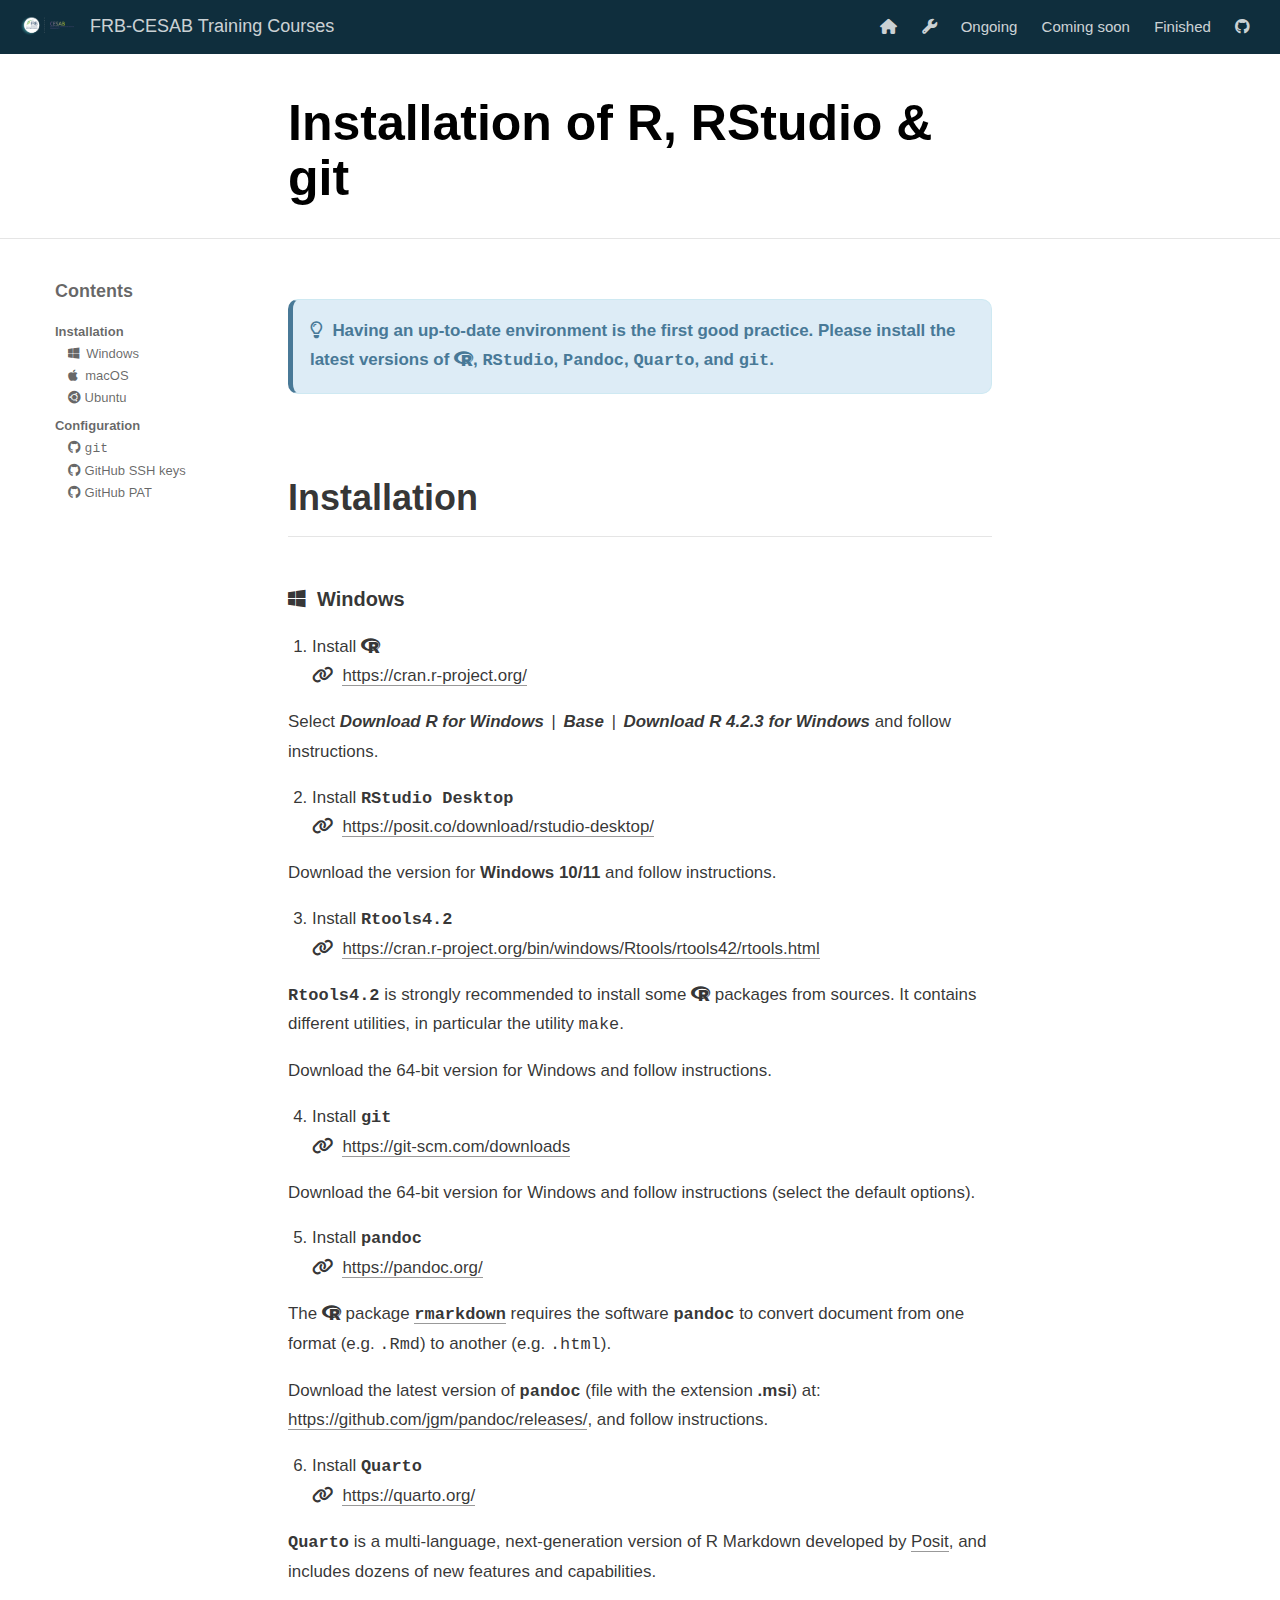
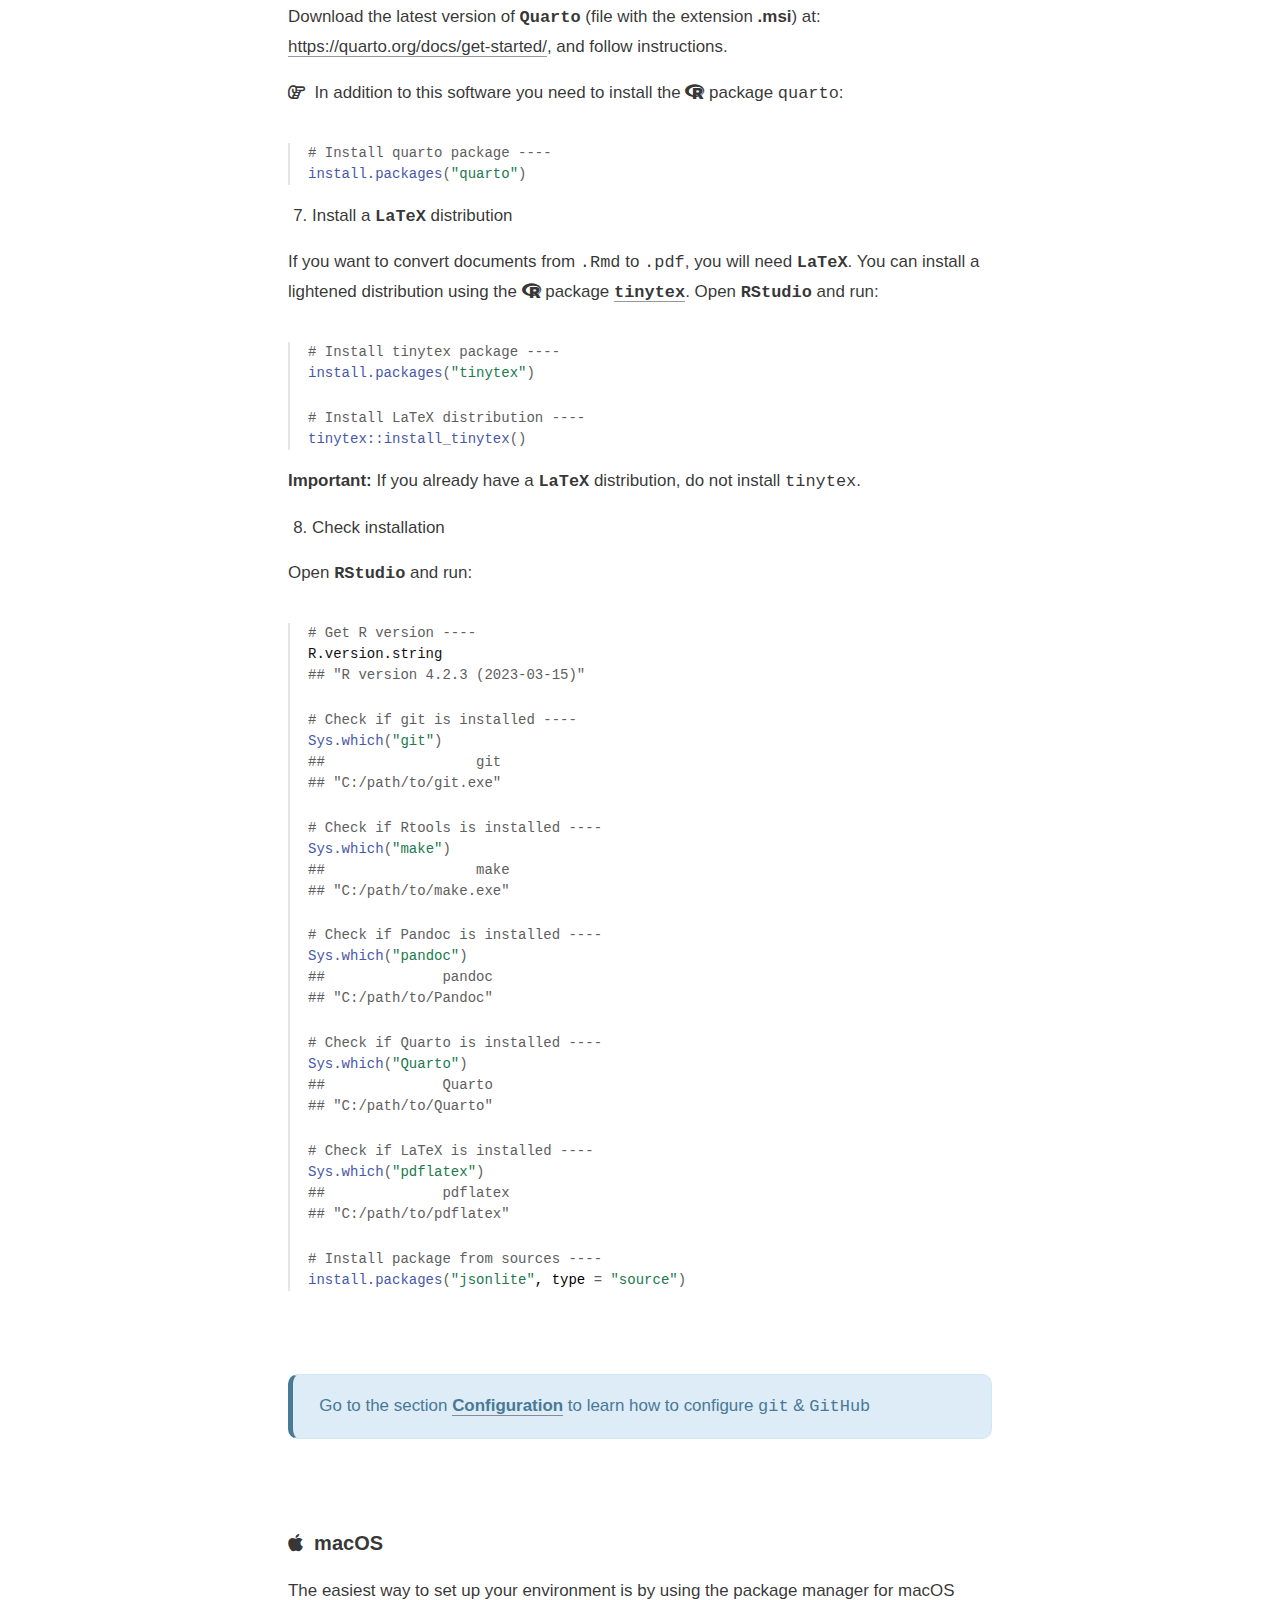
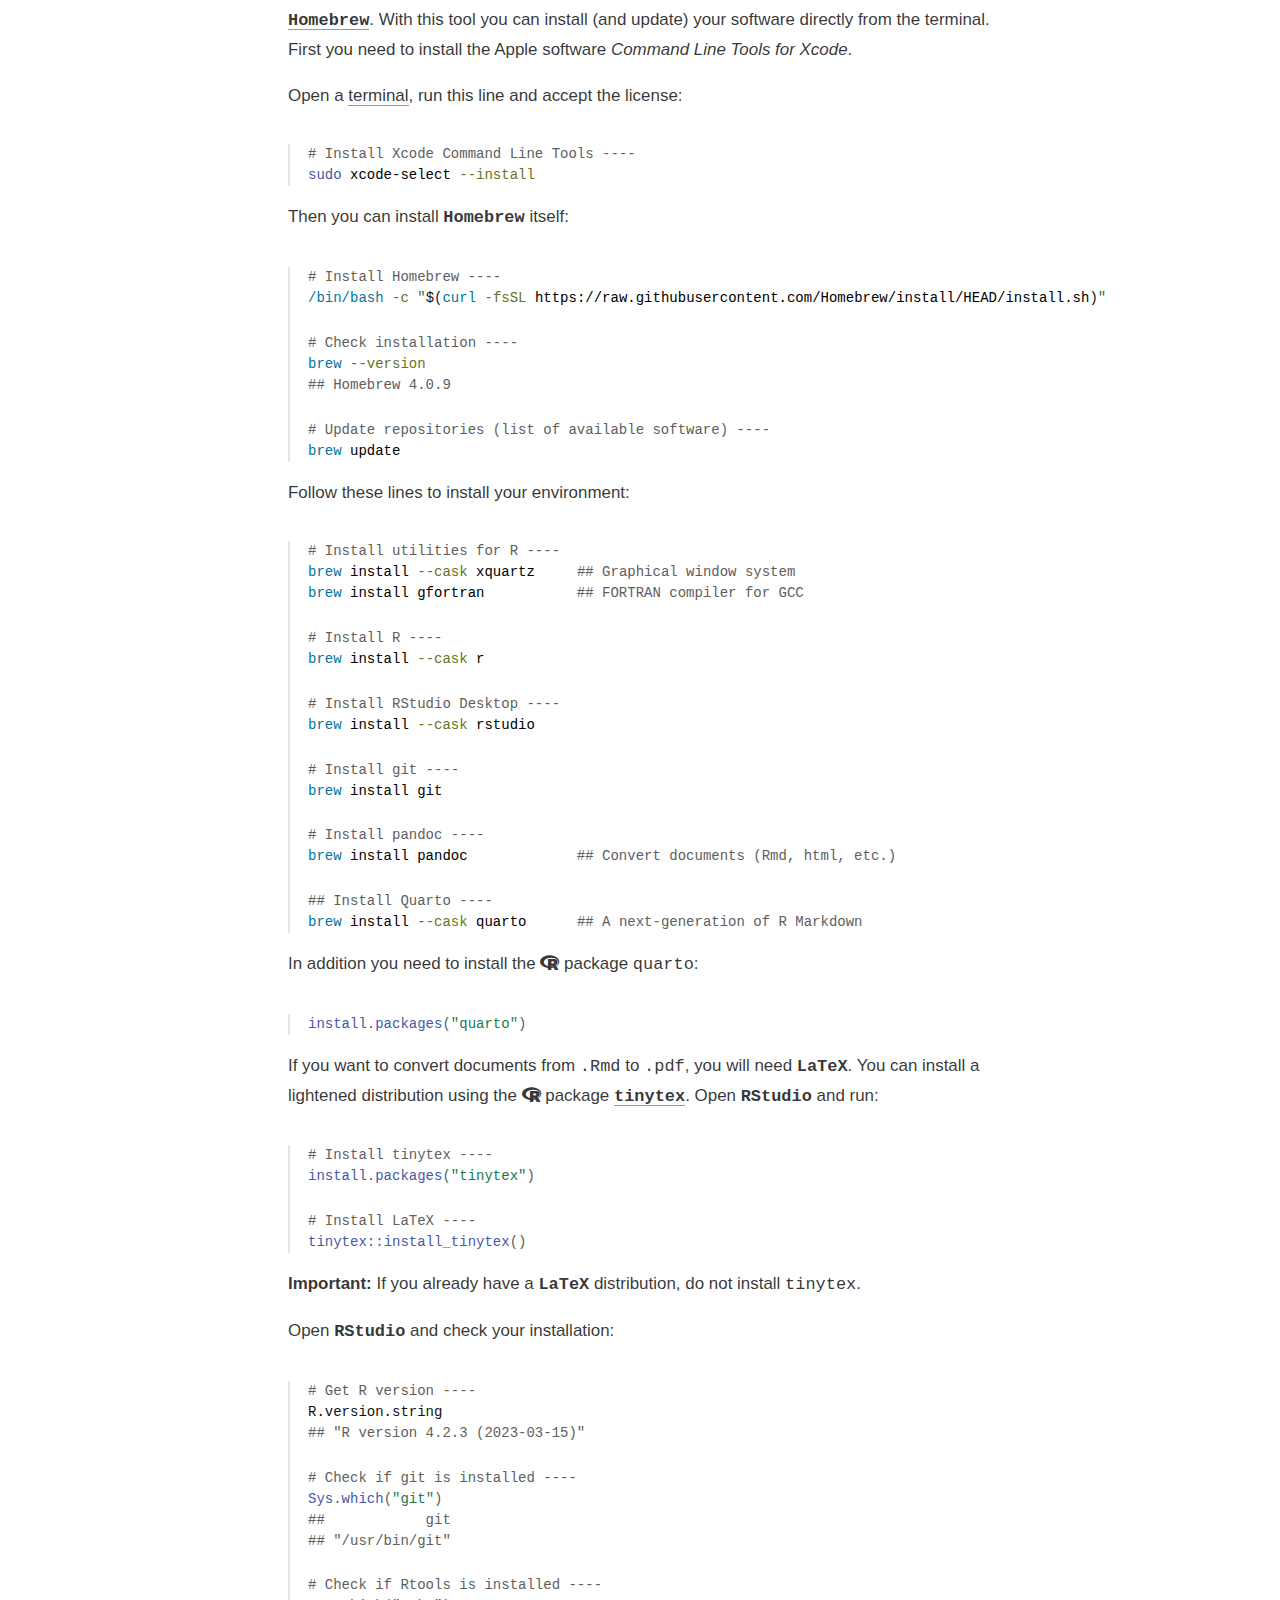
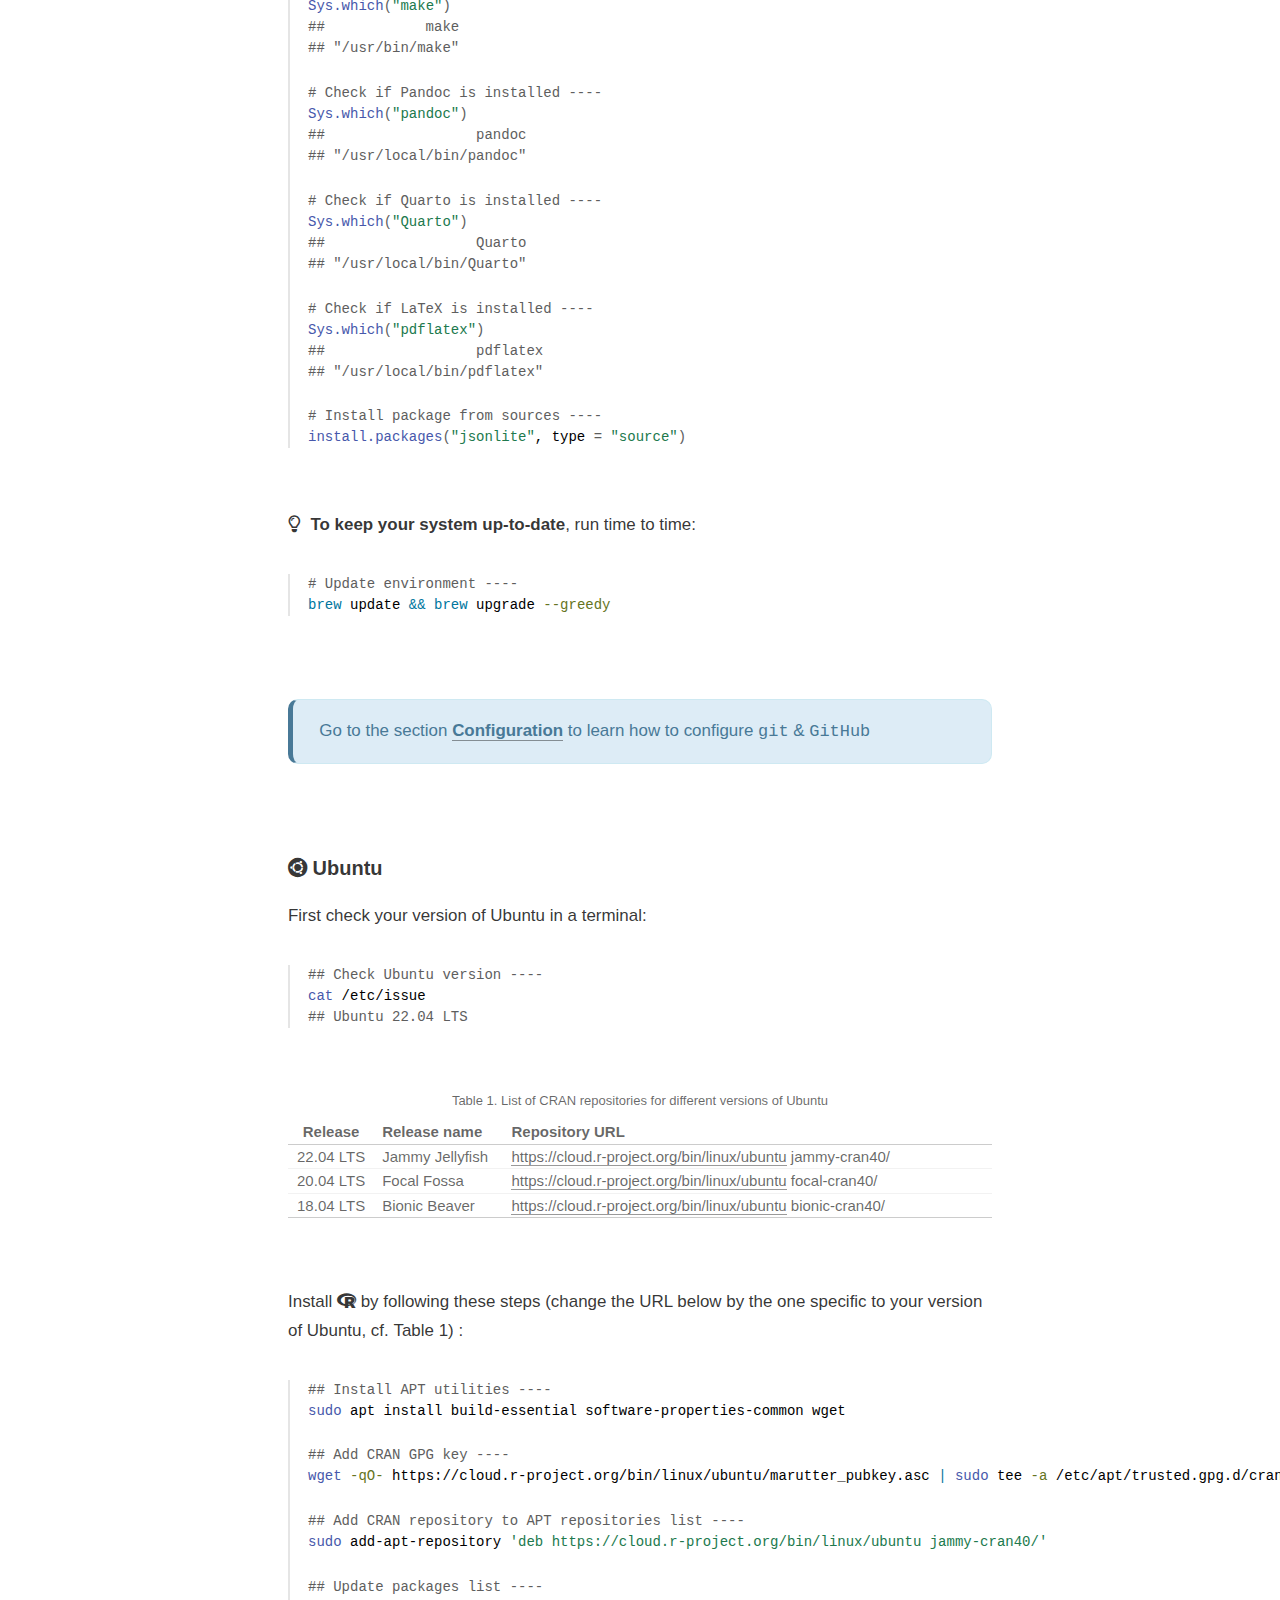
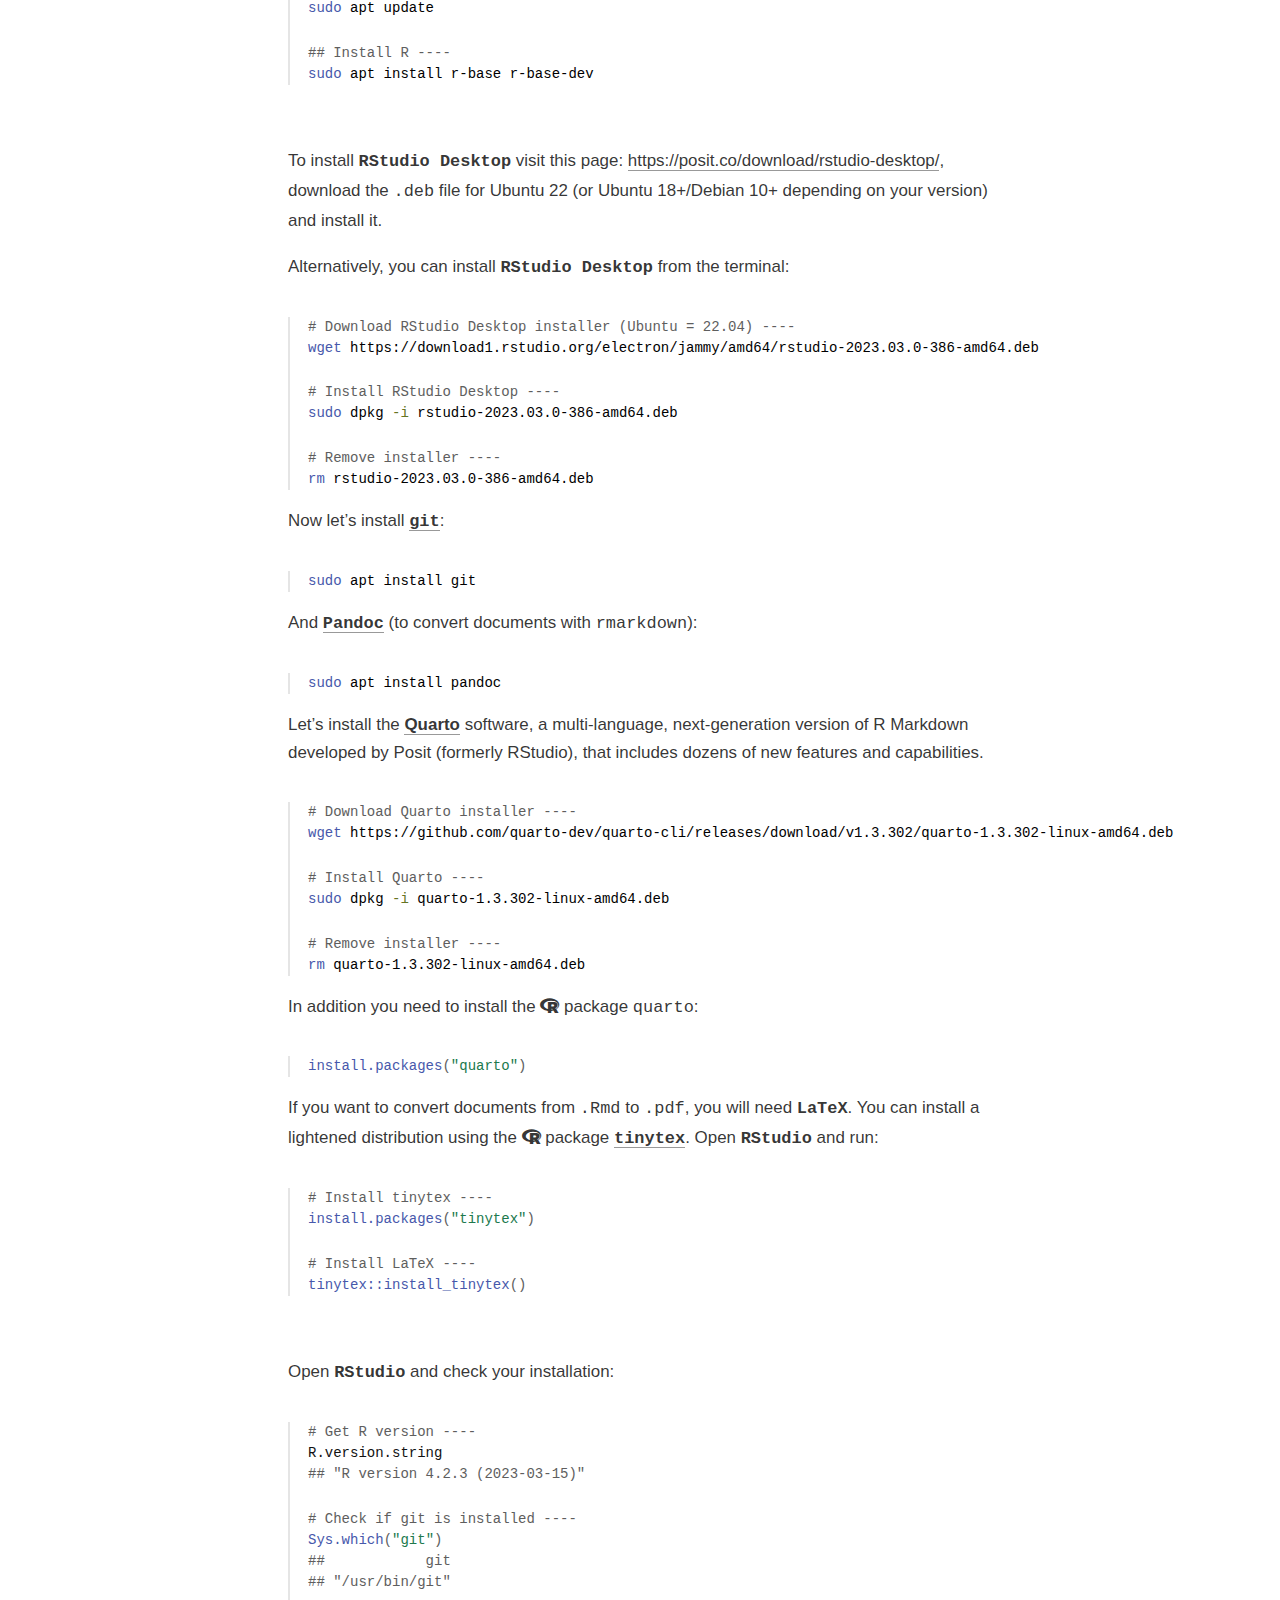
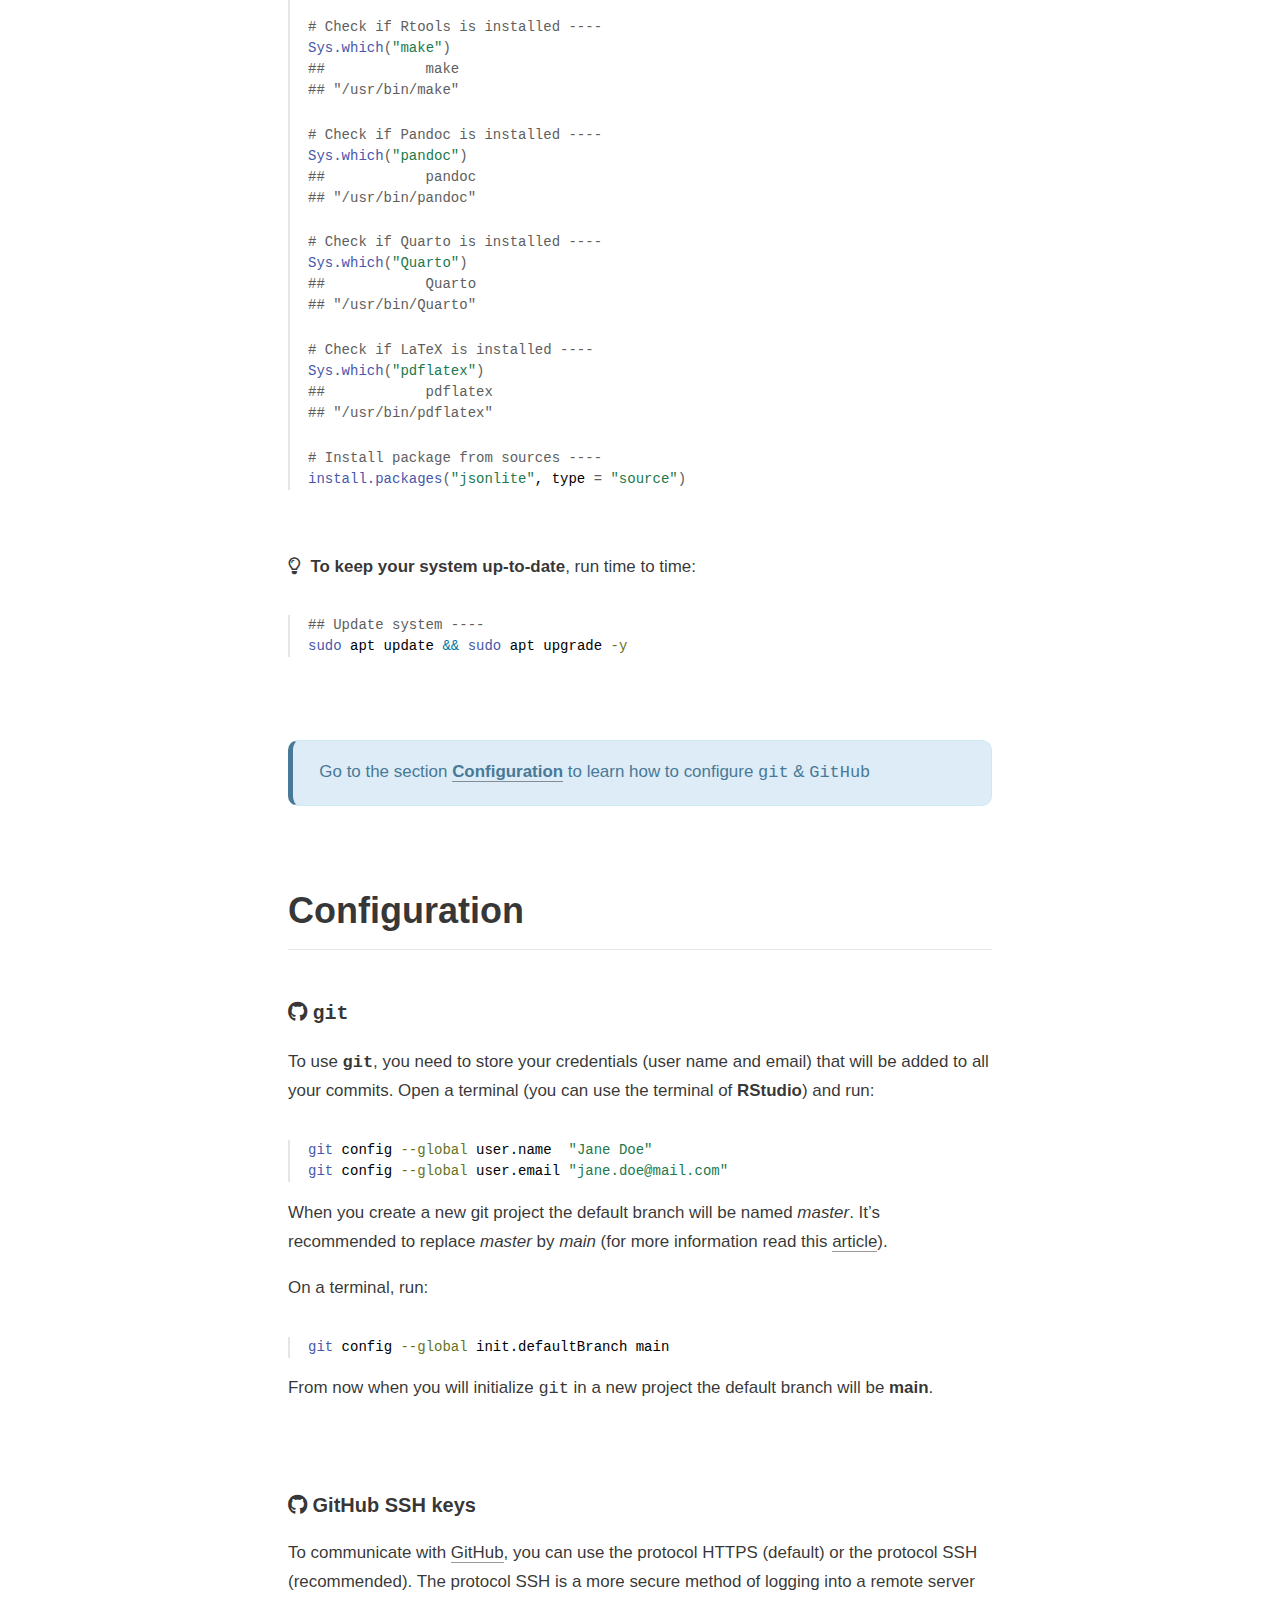
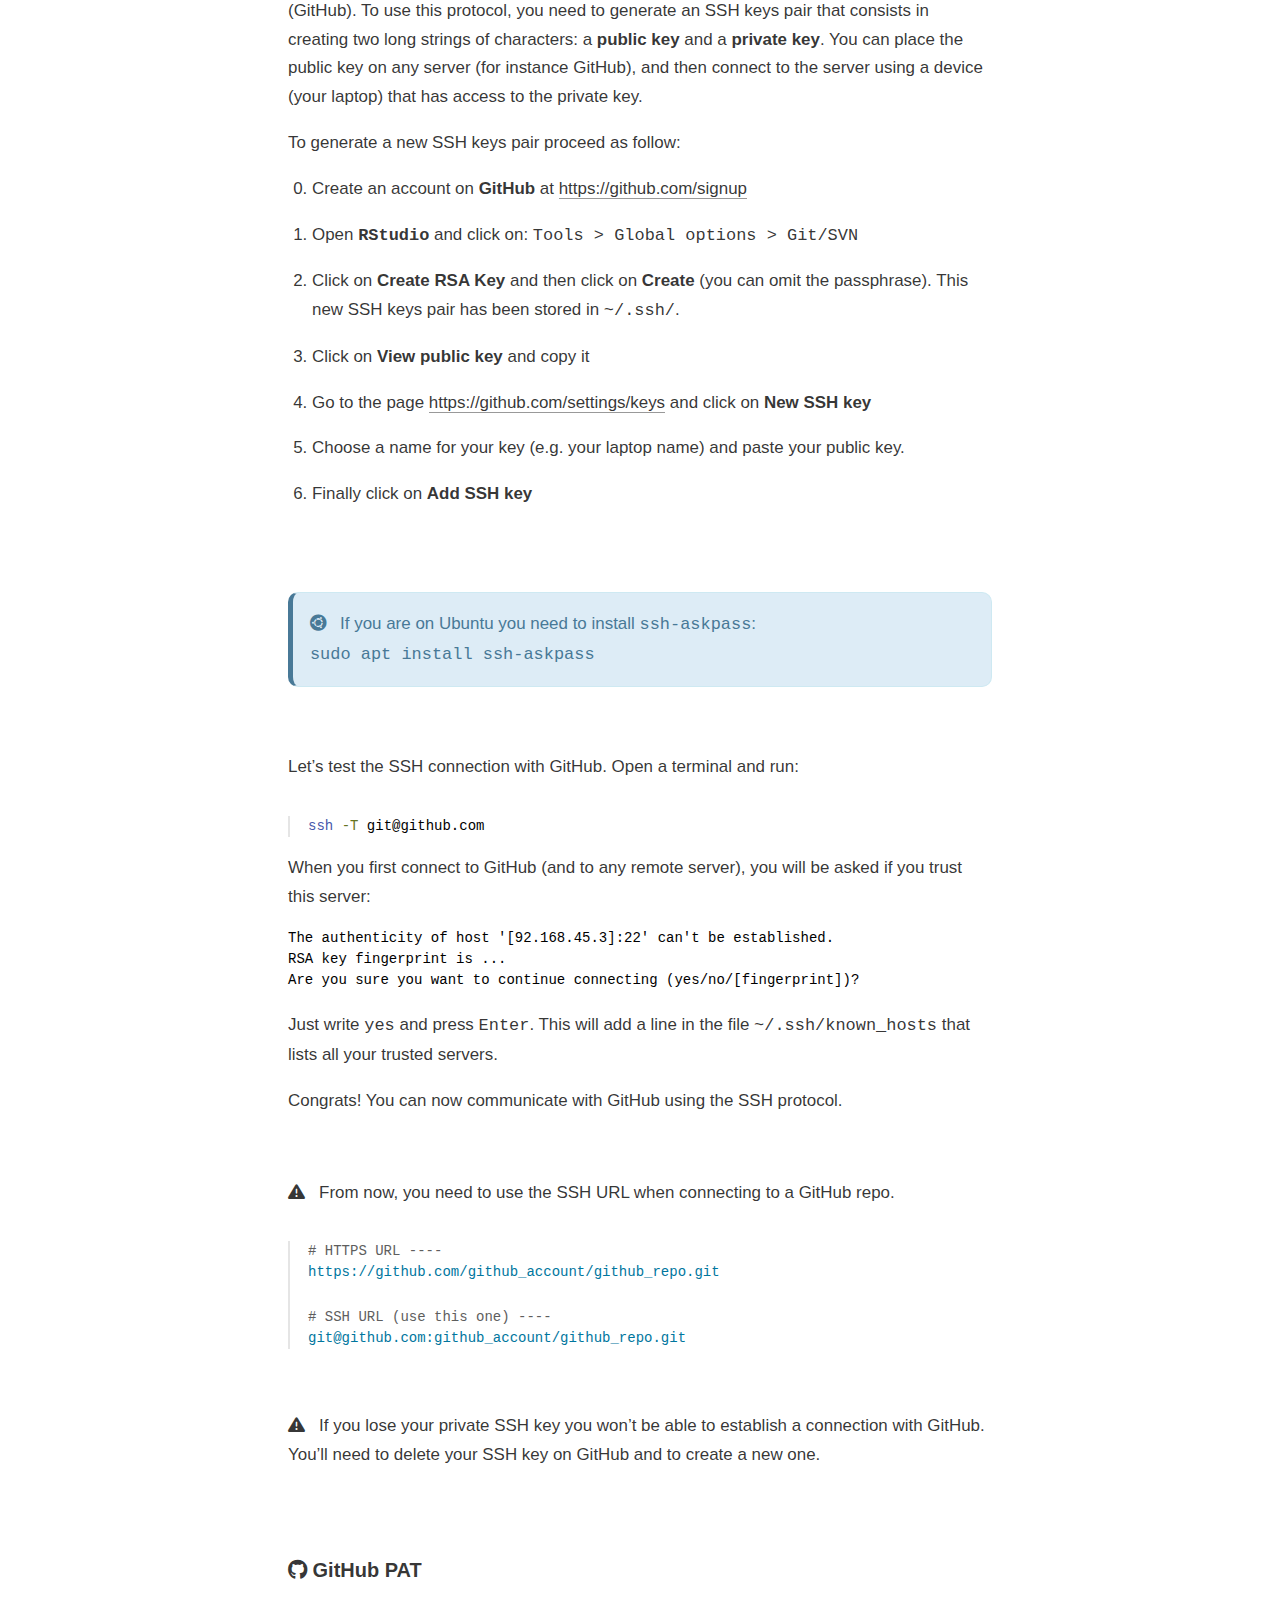
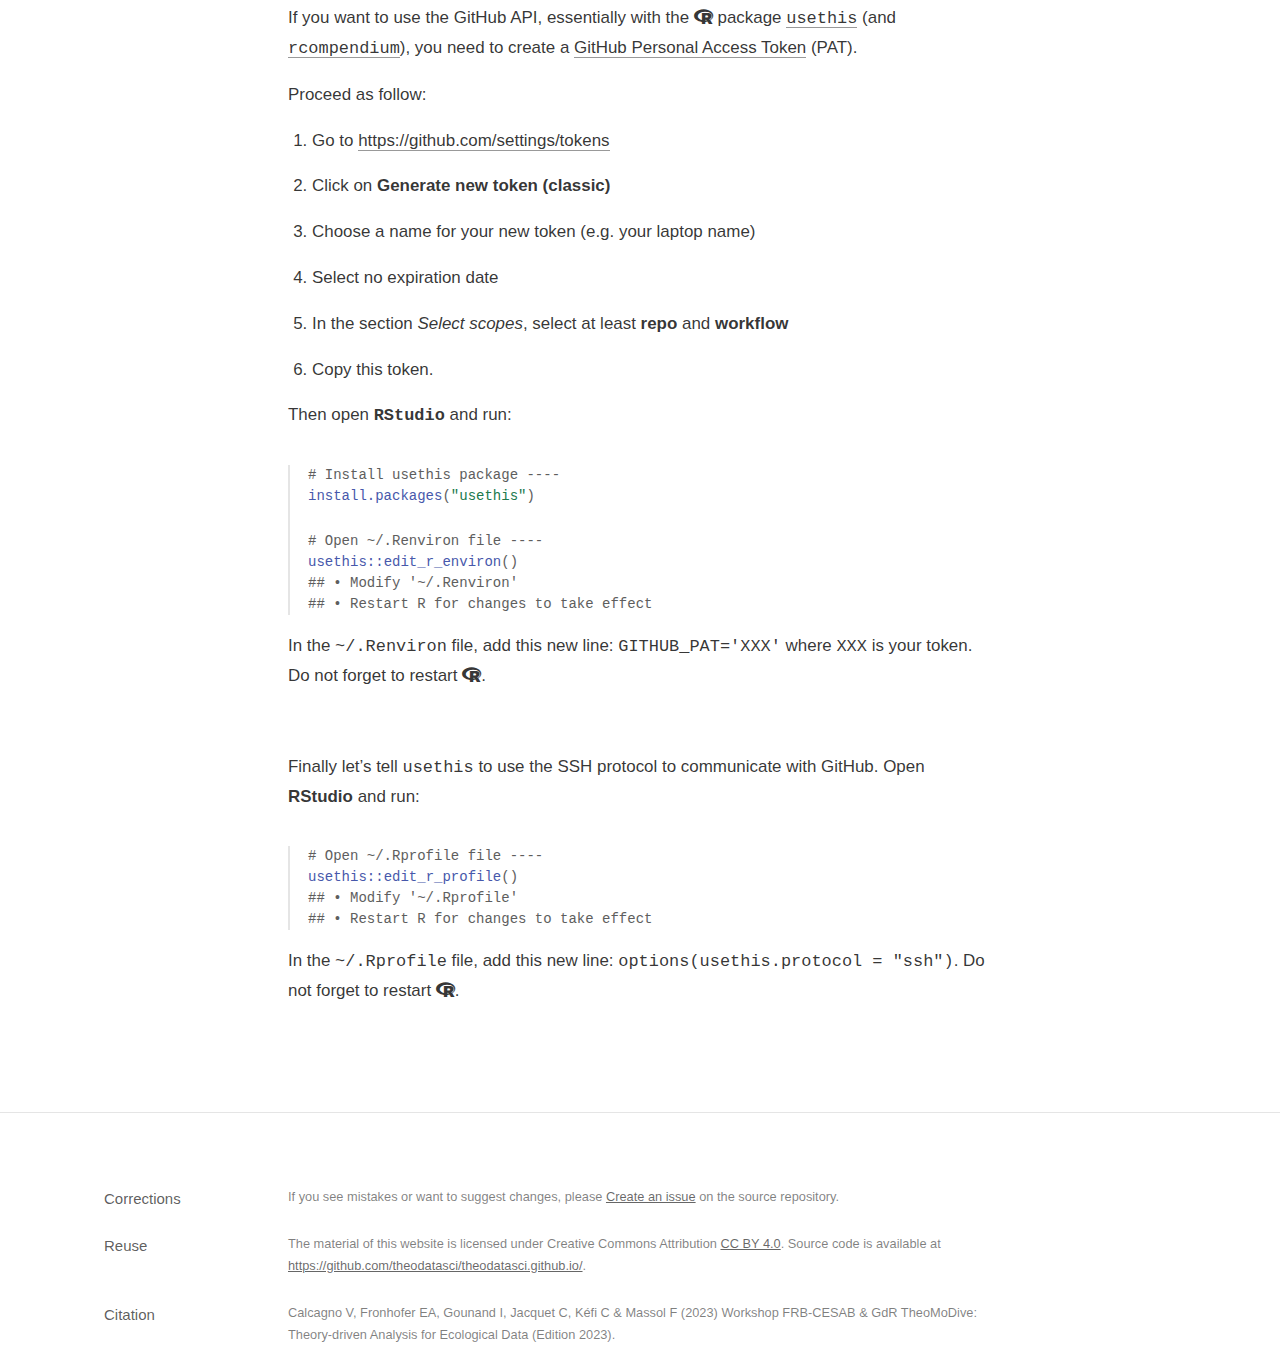
==== commit 4d453011: "Edit homepage" ====
--- a/installation.html
+++ b/installation.html
@@ -2127,6 +2127,9 @@
 <a href="installation.html">
 <i class="fa fa-wrench" aria-hidden="true"></i>
 </a>
+<a href="index.html#ongoing">Ongoing</a>
+<a href="index.html#coming-soon">Coming soon</a>
+<a href="index.html#finished">Finished</a>
 <a href="https://github.com/frbcesab/training-courses/">
 <i class="fab fa-github" aria-hidden="true"></i>
 </a>
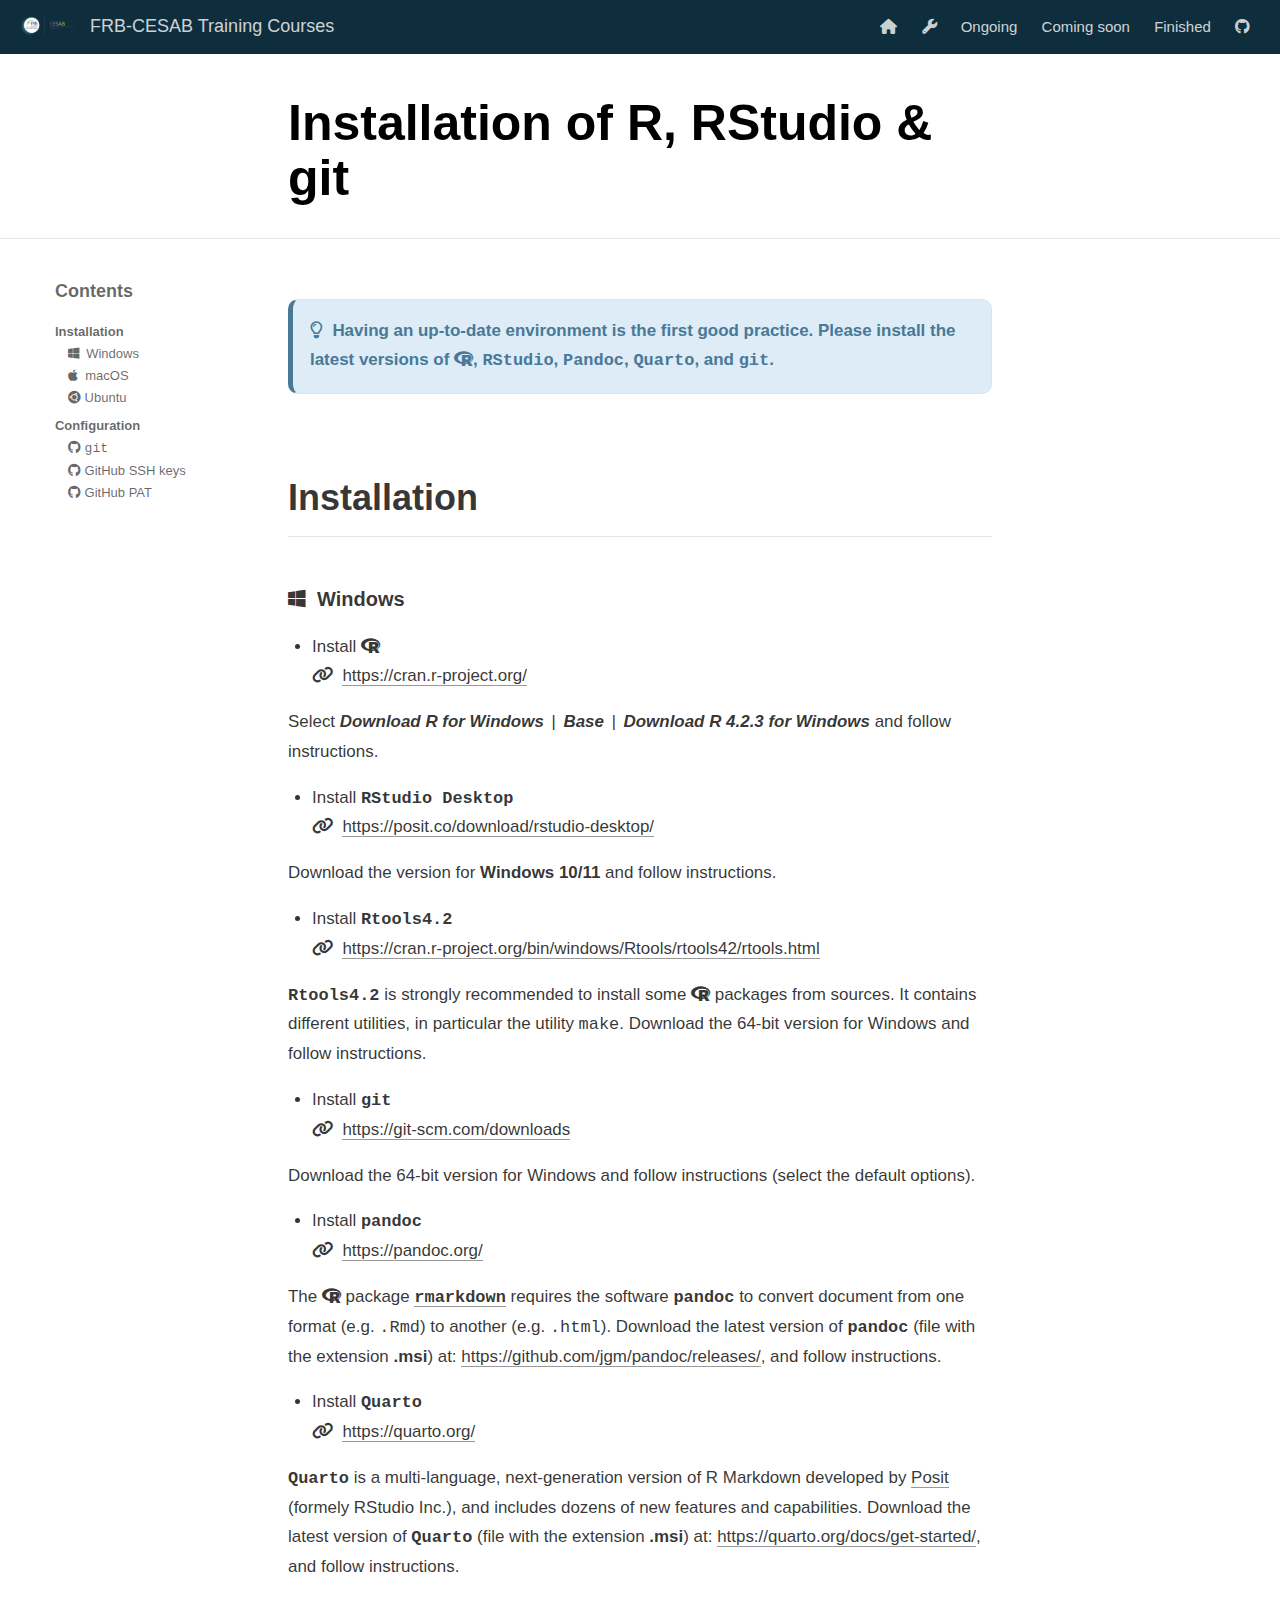
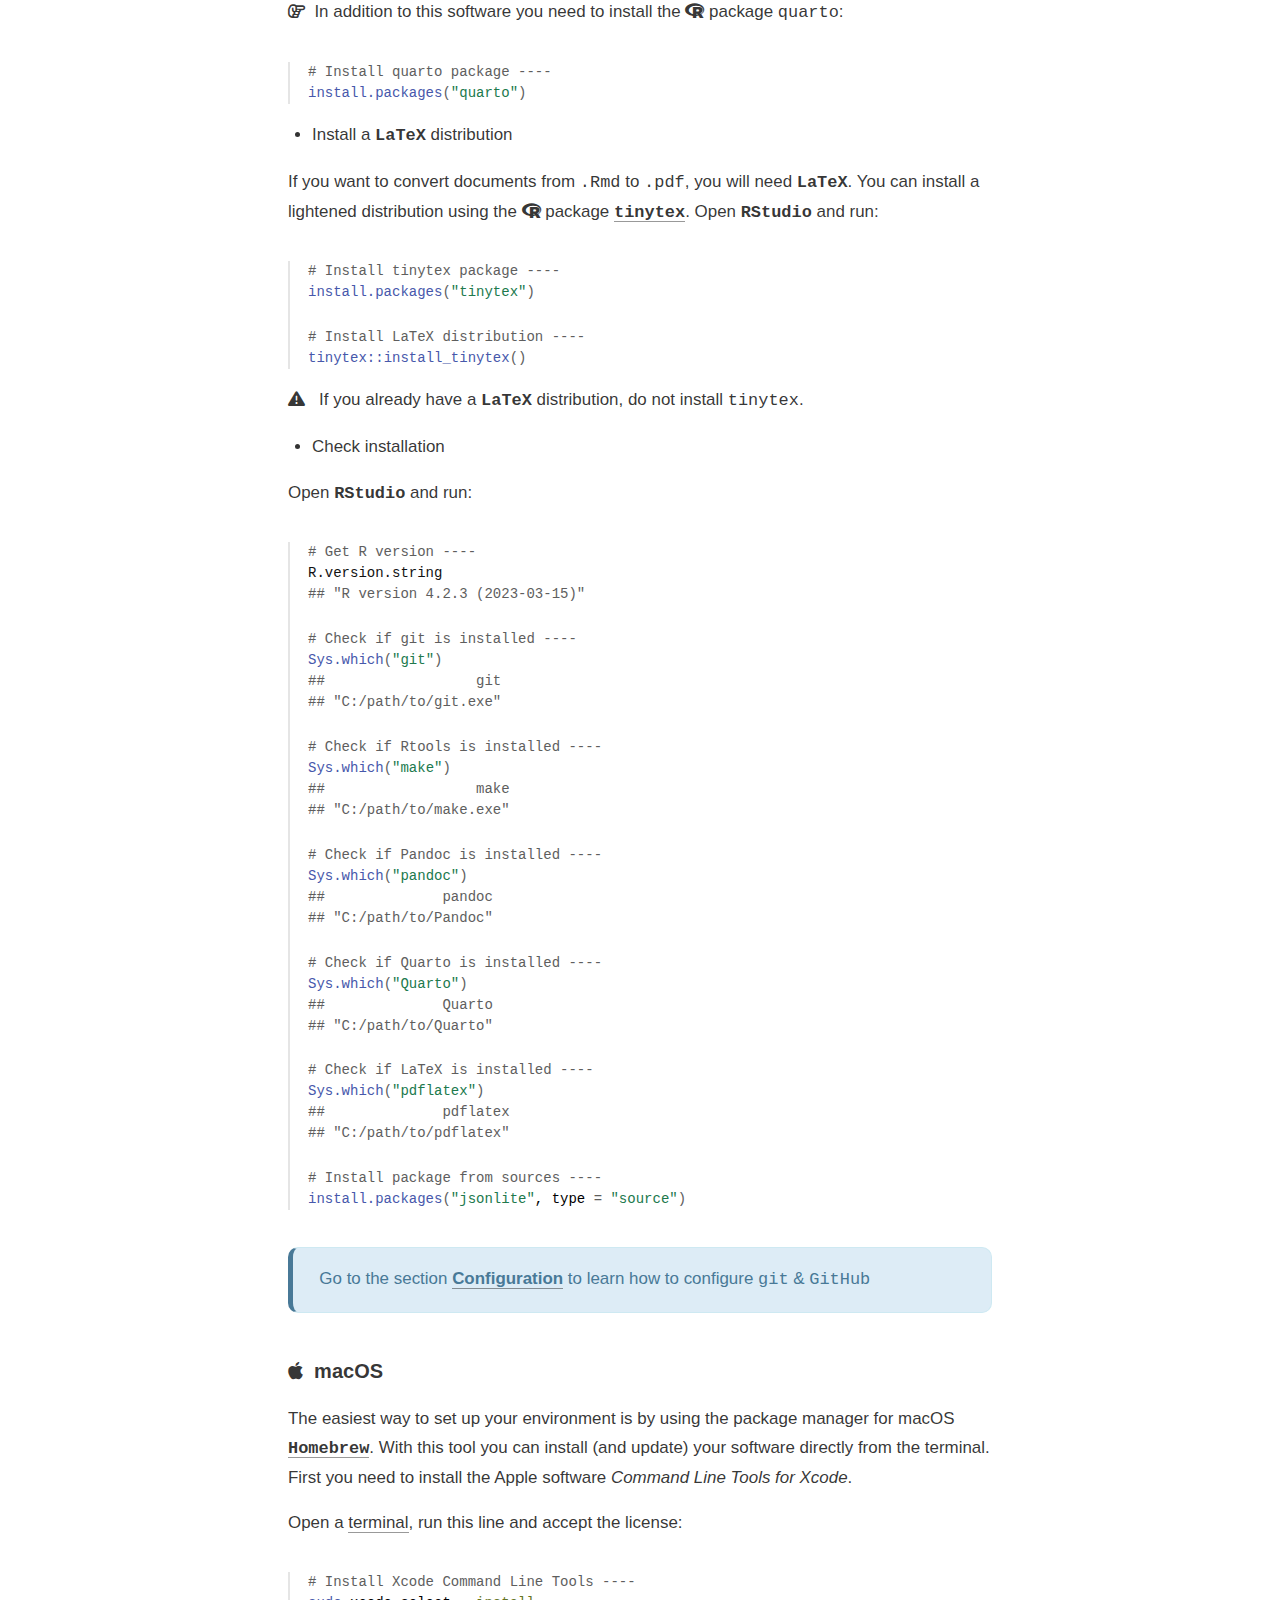
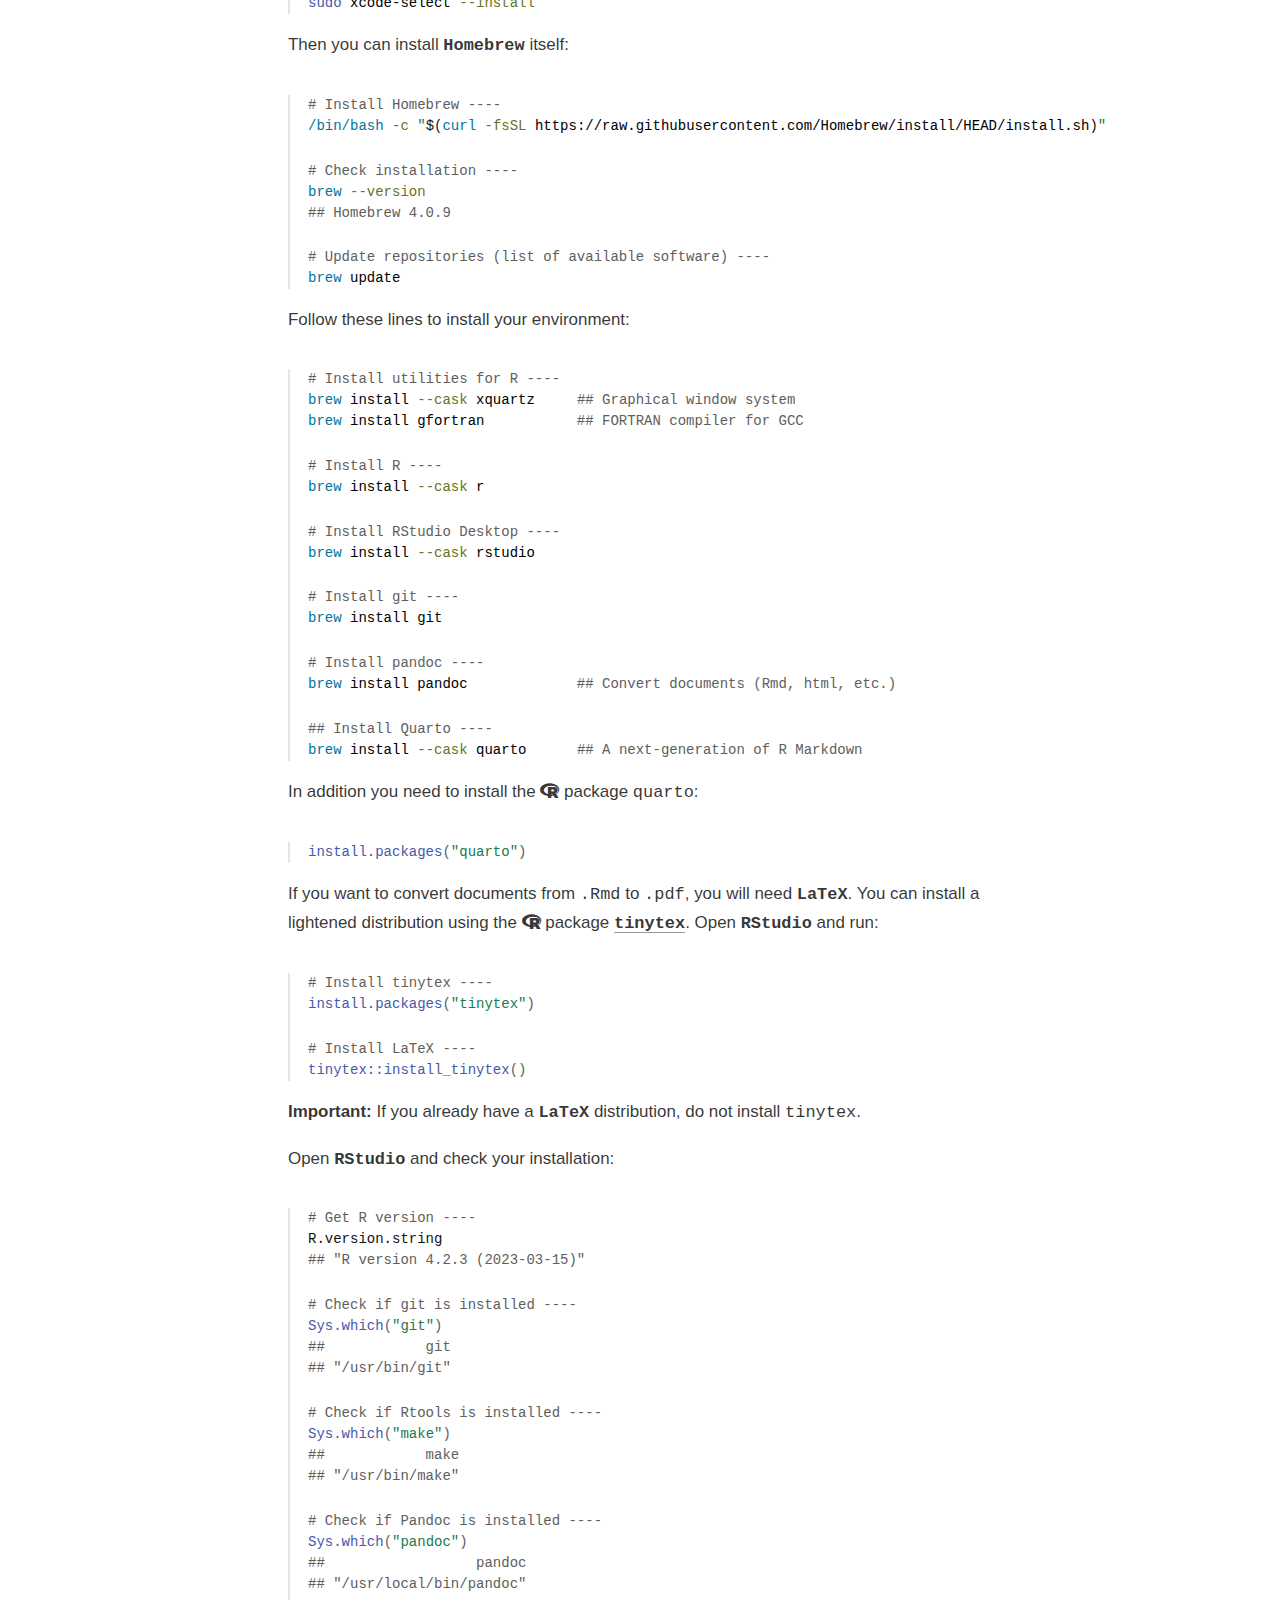
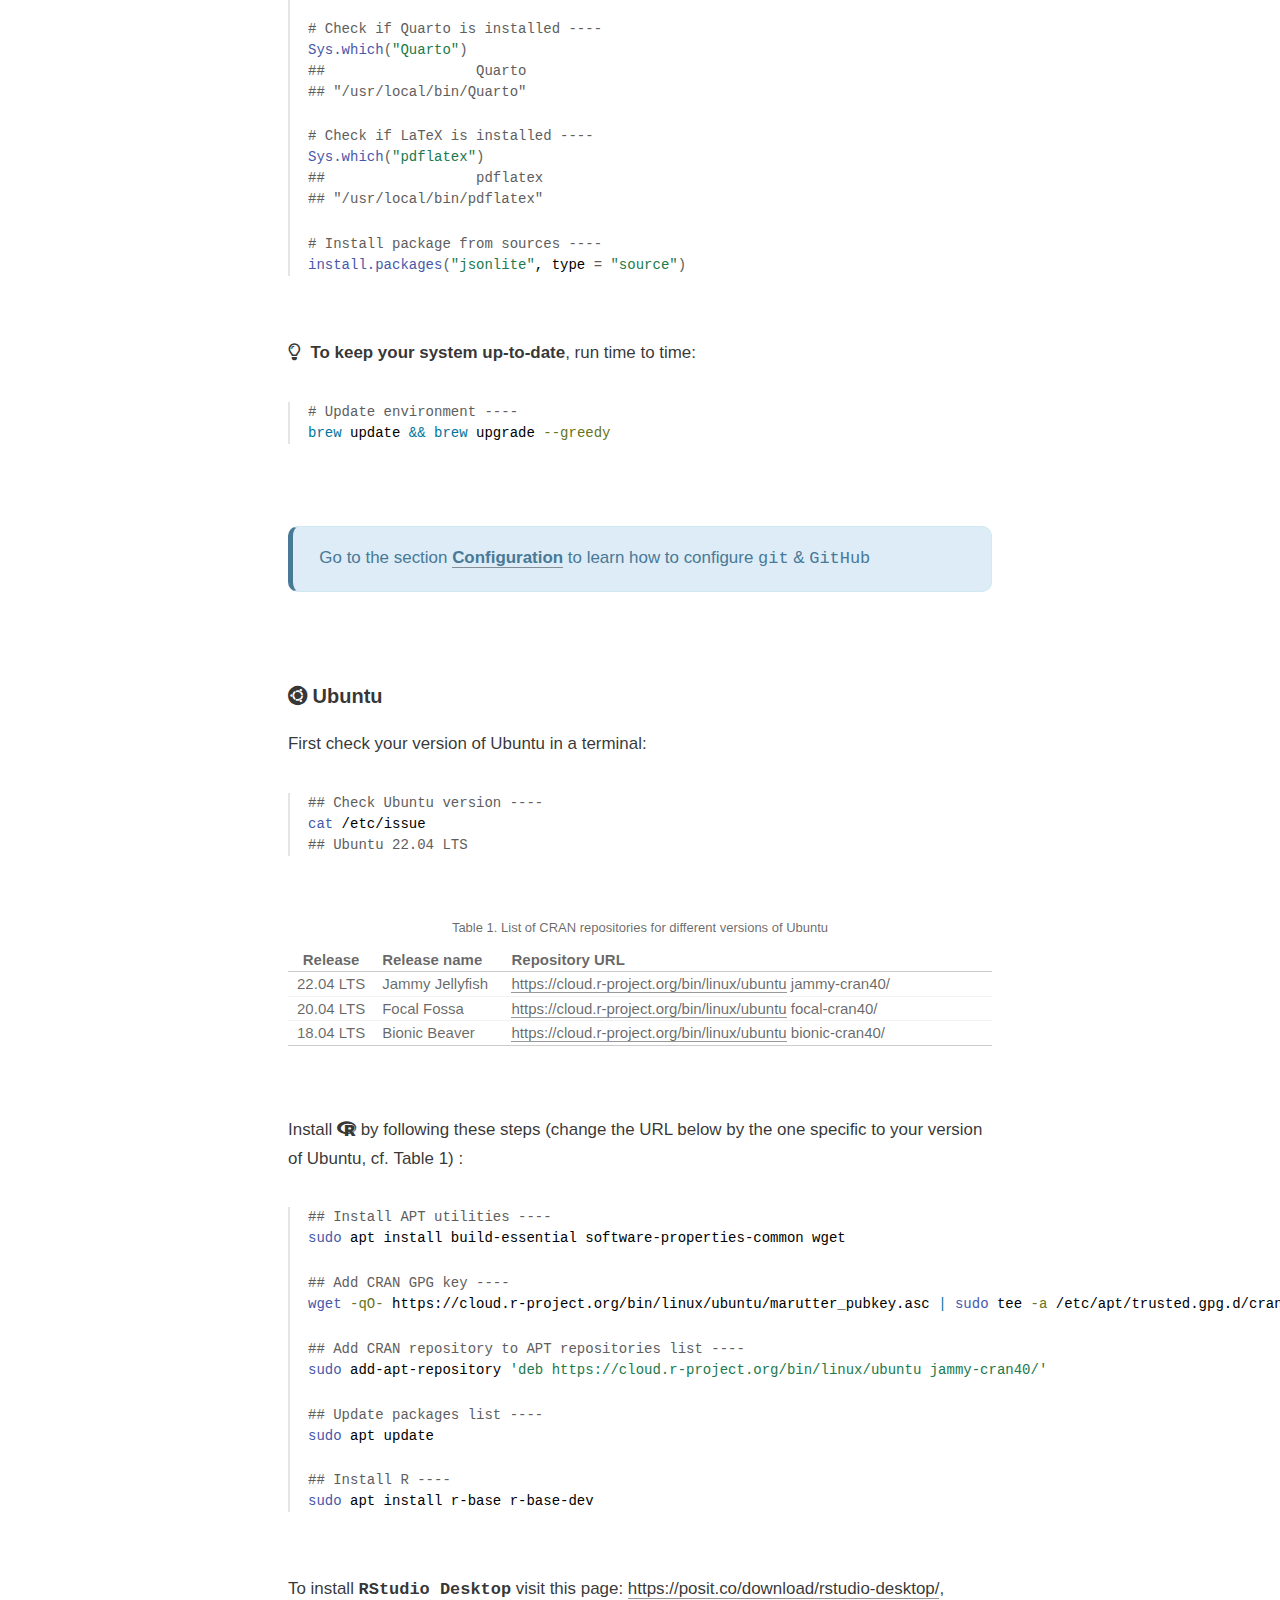
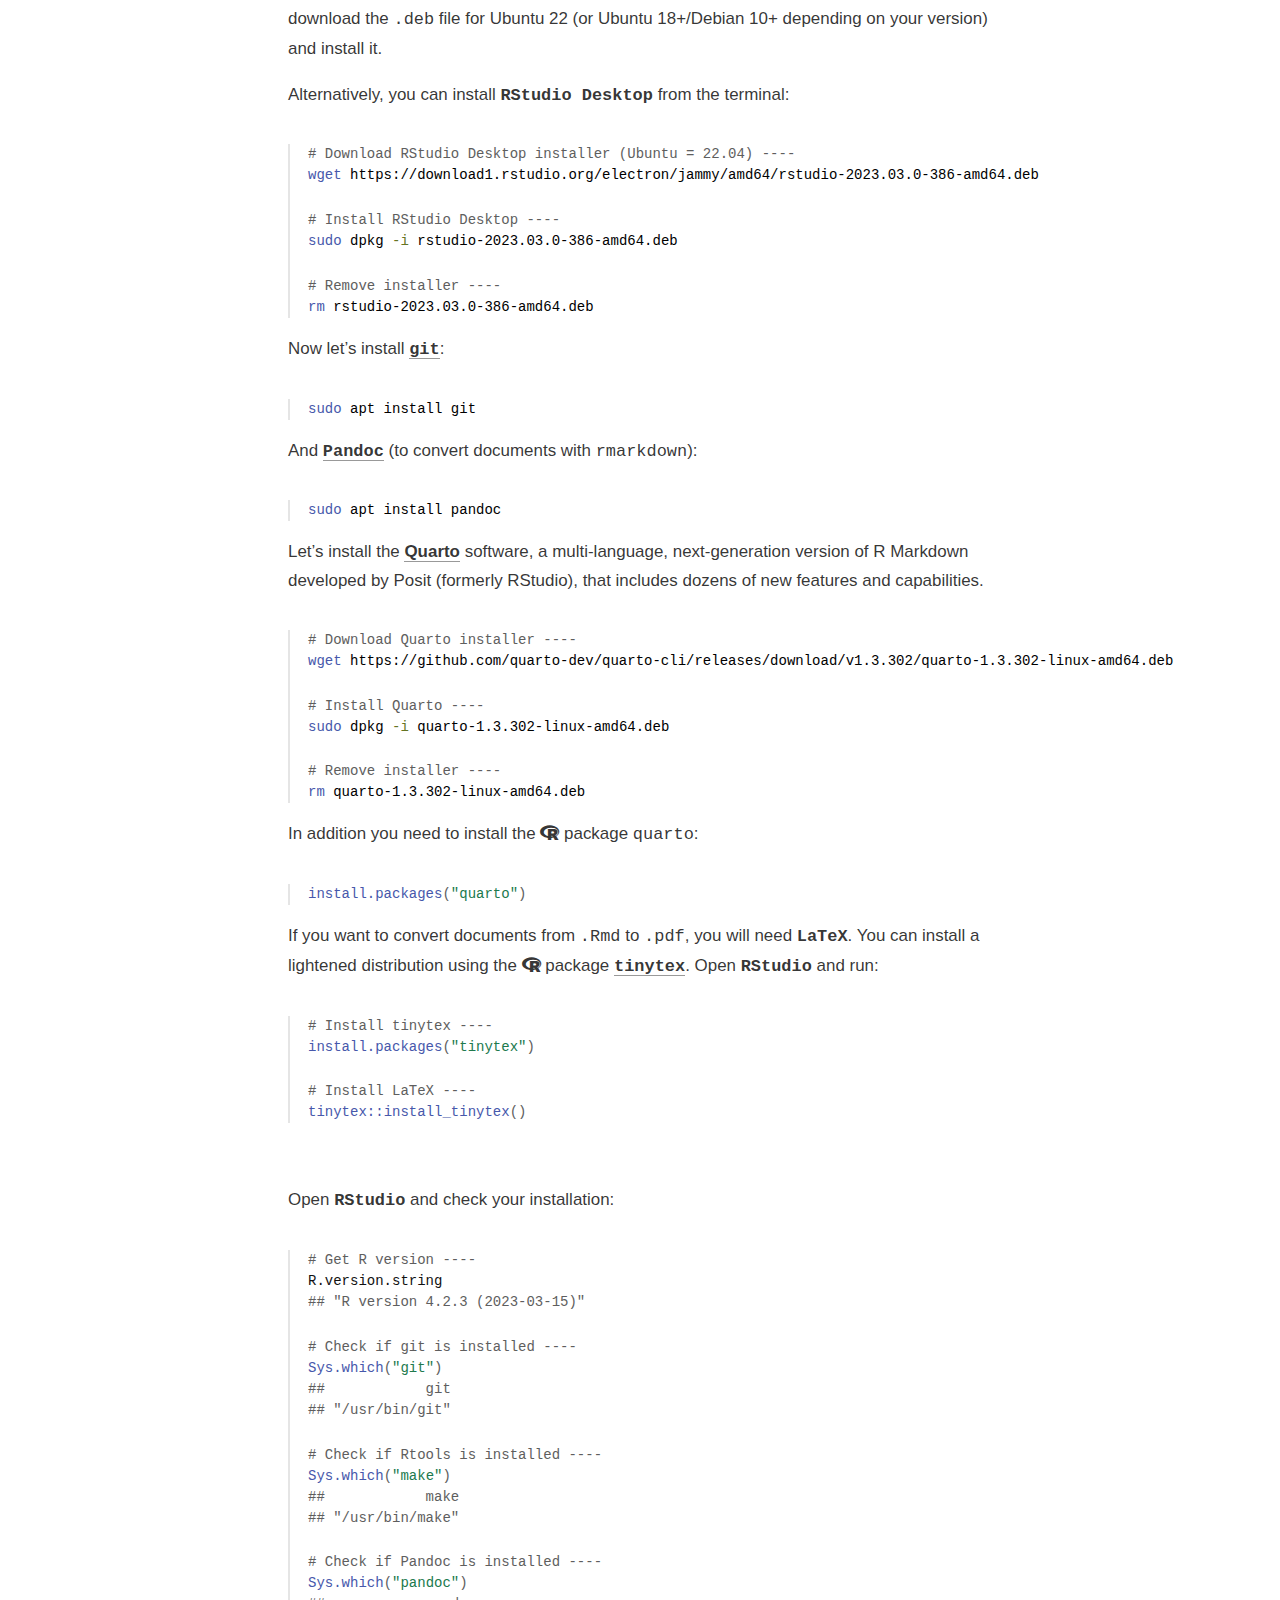
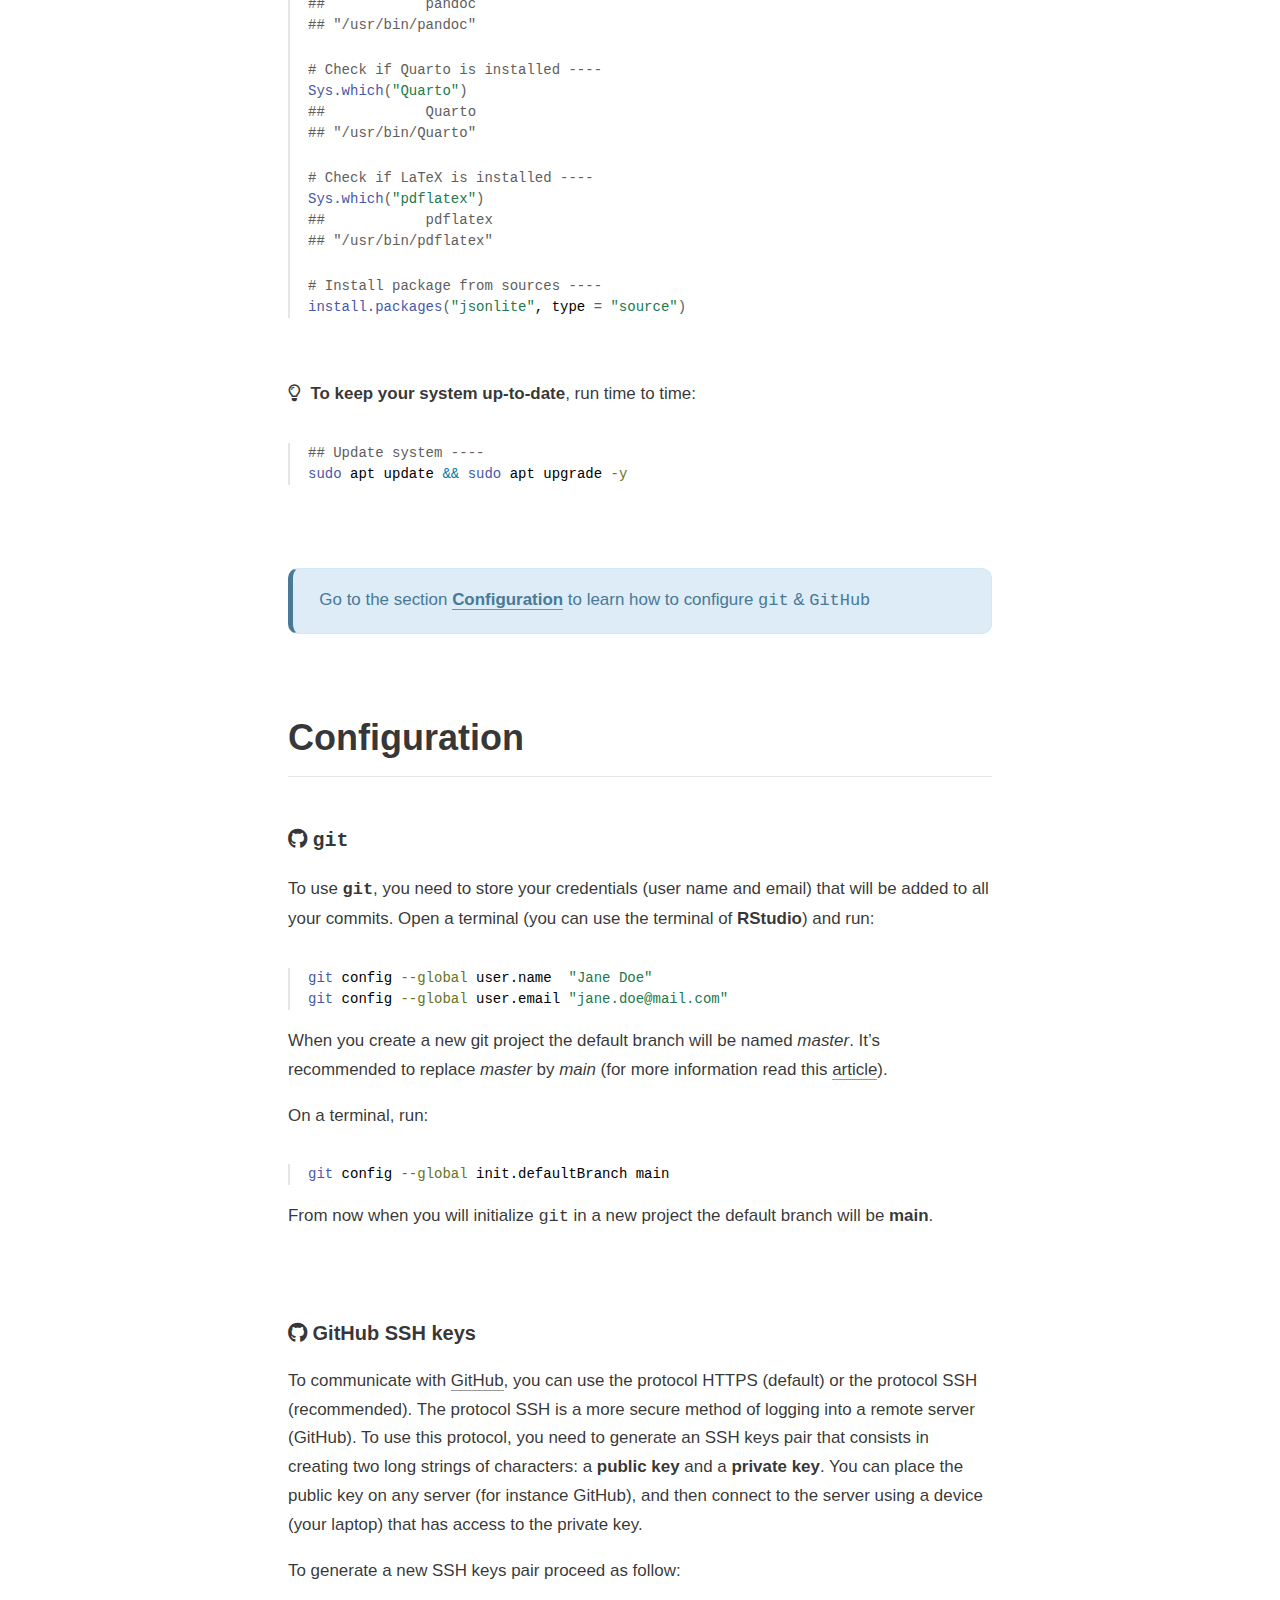
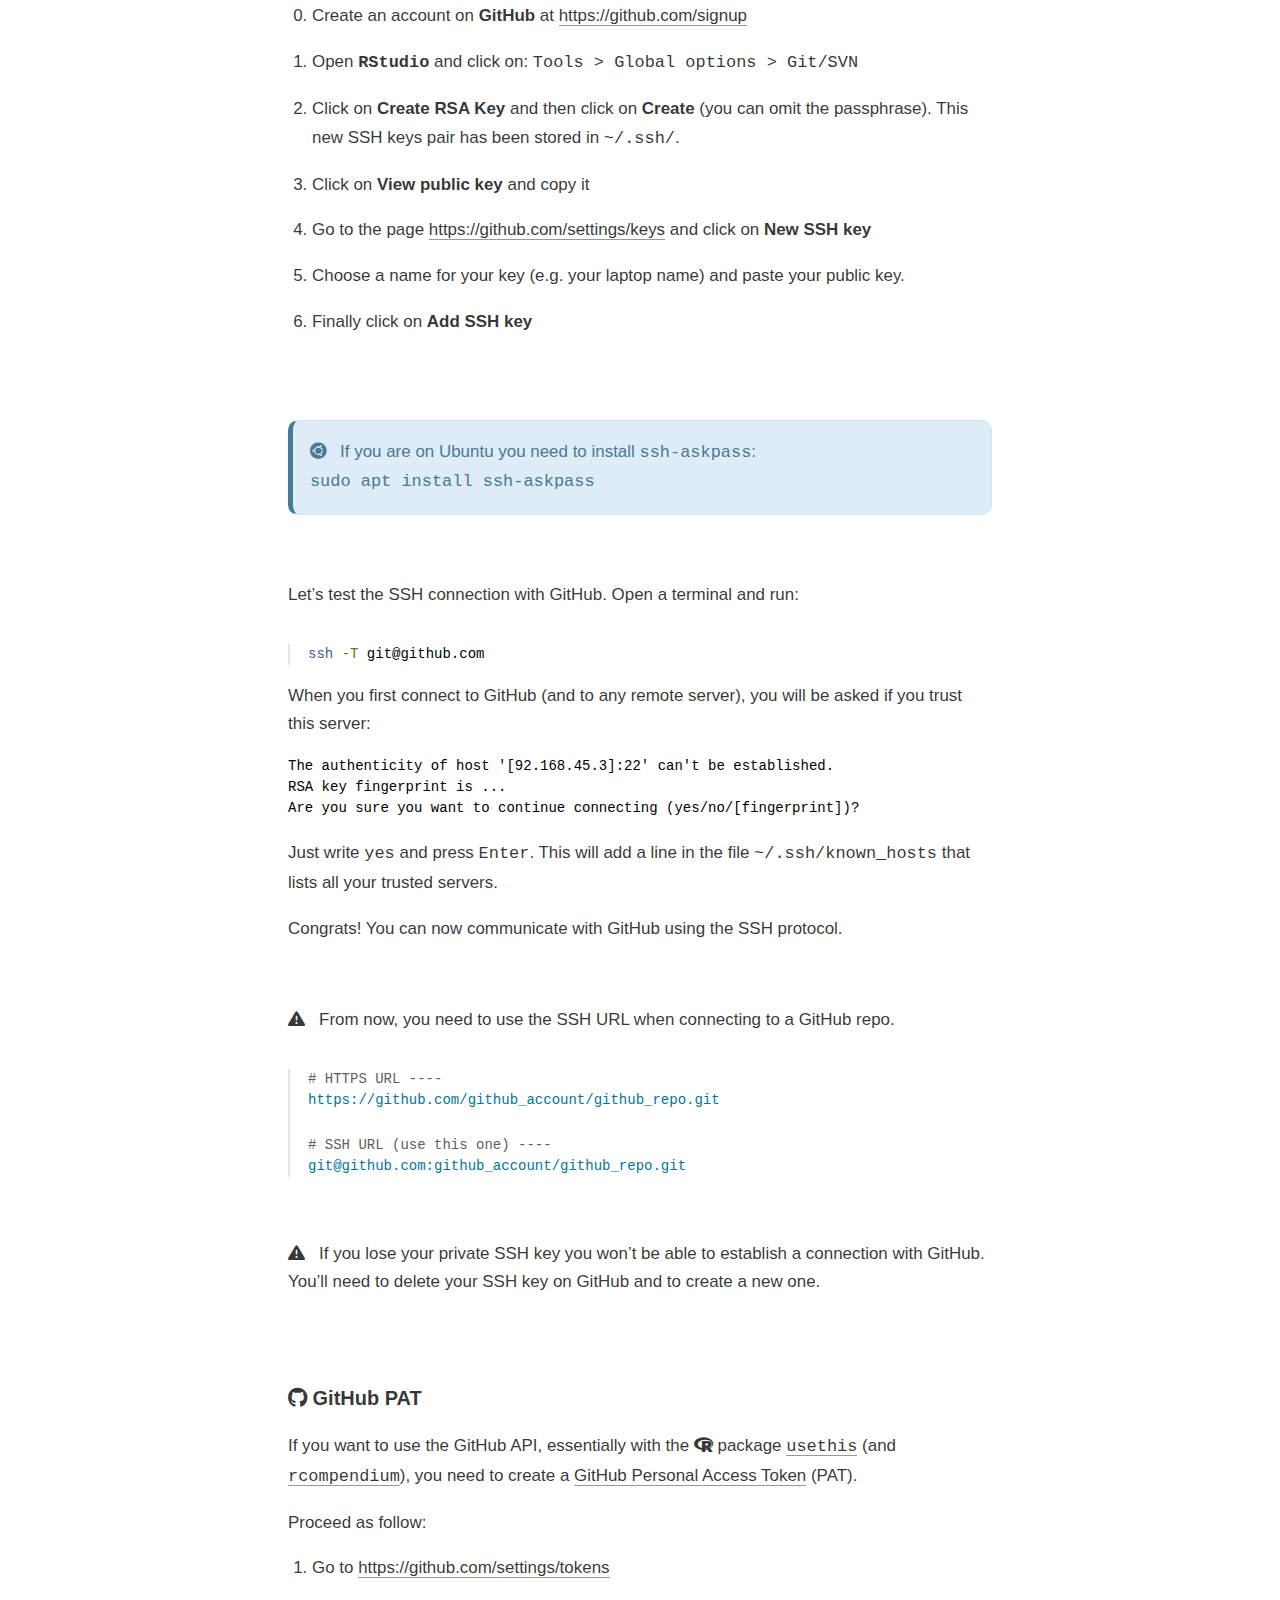
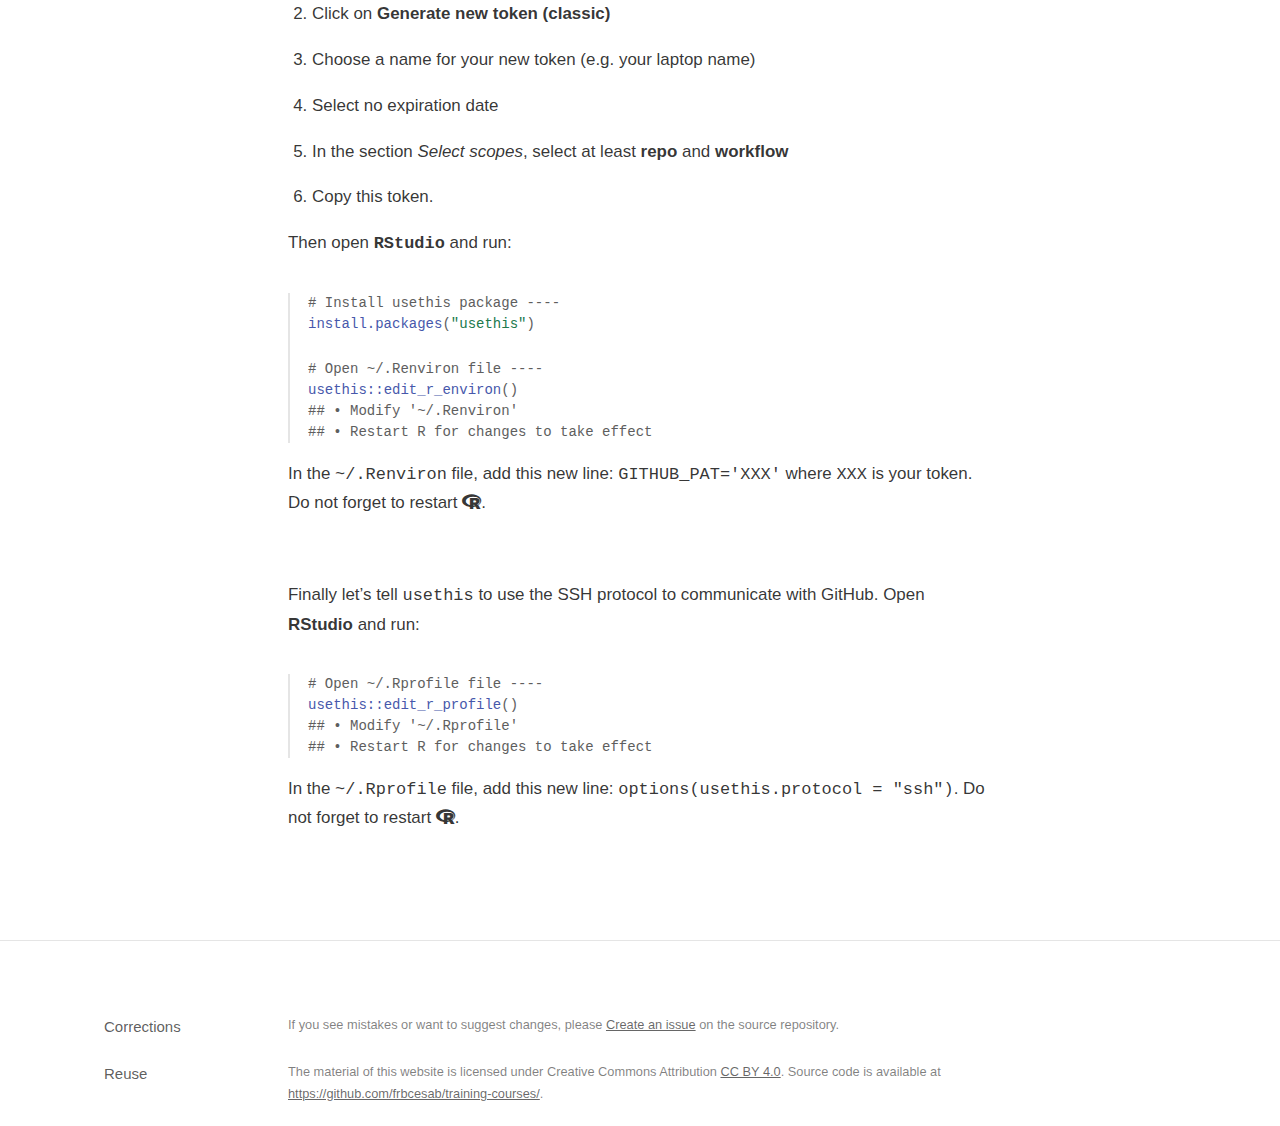
==== commit ff41ead5: "Update footer" ====
--- a/installation.html
+++ b/installation.html
@@ -2095,6 +2095,12 @@
     border-left: 5px solid #487997;
   }
 
+  img.logo {
+    display: block;
+    margin-left: auto;
+    margin-right: auto
+
+  }
   </style>
   <!--/radix_placeholder_site_in_header-->
 
@@ -2168,7 +2174,6 @@
 </ul></li>
 <li><a href="#corrections" id="toc-corrections">Corrections</a></li>
 <li><a href="#reuse" id="toc-reuse">Reuse</a></li>
-<li><a href="#citation" id="toc-citation">Citation</a></li>
 </ul>
 </nav>
 </div>
@@ -2181,49 +2186,50 @@
 <p><br/></p>
 <h2 id="installation">Installation</h2>
 <h3 id="windows"><i class="fab fa-windows" role="presentation" aria-label="windows icon"></i>  Windows</h3>
-<ol type="1">
+<ul>
 <li>Install <i class="fab fa-r-project" role="presentation" aria-label="r-project icon"></i><br/>
 <i class="fas fa-link" role="presentation" aria-label="link icon"></i>  <a href="https://cran.r-project.org/">https://cran.r-project.org/</a></li>
-</ol>
+</ul>
 <p>Select <em><strong>Download R for Windows</strong></em> <code>|</code> <em><strong>Base</strong></em> <code>|</code> <em><strong>Download R 4.2.3 for Windows</strong></em>
 and follow instructions.</p>
-<ol start="2" type="1">
+<ul>
 <li>Install <strong><code>RStudio Desktop</code></strong><br/>
 <i class="fas fa-link" role="presentation" aria-label="link icon"></i>  <a href="https://posit.co/download/rstudio-desktop/">https://posit.co/download/rstudio-desktop/</a></li>
-</ol>
+</ul>
 <p>Download the version for <strong>Windows 10/11</strong> and follow instructions.</p>
-<ol start="3" type="1">
+<ul>
 <li>Install <strong><code>Rtools4.2</code></strong><br/>
 <i class="fas fa-link" role="presentation" aria-label="link icon"></i>  <a href="https://cran.r-project.org/bin/windows/Rtools/rtools42/rtools.html">https://cran.r-project.org/bin/windows/Rtools/rtools42/rtools.html</a></li>
-</ol>
+</ul>
 <p><strong><code>Rtools4.2</code></strong> is strongly recommended to install some <i class="fab fa-r-project" role="presentation" aria-label="r-project icon"></i> packages
-from sources. It contains different utilities, in particular the utility <code>make</code>.</p>
-<p>Download the 64-bit version for Windows and follow instructions.</p>
-<ol start="4" type="1">
+from sources. It contains different utilities, in particular the utility <code>make</code>.
+Download the 64-bit version for Windows and follow instructions.</p>
+<ul>
 <li>Install <strong><code>git</code></strong><br/>
 <i class="fas fa-link" role="presentation" aria-label="link icon"></i> 
 <a href="https://git-scm.com/downloads">https://git-scm.com/downloads</a></li>
-</ol>
+</ul>
 <p>Download the 64-bit version for Windows and follow instructions (select the default options).</p>
-<ol start="5" type="1">
+<ul>
 <li>Install <strong><code>pandoc</code></strong><br/>
 <i class="fas fa-link" role="presentation" aria-label="link icon"></i> 
 <a href="https://pandoc.org/">https://pandoc.org/</a></li>
-</ol>
+</ul>
 <p>The <i class="fab fa-r-project" role="presentation" aria-label="r-project icon"></i> package <a href="https://rmarkdown.rstudio.com/"><strong><code>rmarkdown</code></strong></a>
 requires the software <strong><code>pandoc</code></strong> to convert document from one format (e.g. <code>.Rmd</code>) to
-another (e.g. <code>.html</code>).</p>
-<p>Download the latest version of <strong><code>pandoc</code></strong> (file with the extension <strong>.msi</strong>) at:
+another (e.g. <code>.html</code>).
+Download the latest version of <strong><code>pandoc</code></strong> (file with the extension <strong>.msi</strong>) at:
 <a href="https://github.com/jgm/pandoc/releases/">https://github.com/jgm/pandoc/releases/</a>,
 and follow instructions.</p>
-<ol start="6" type="1">
+<ul>
 <li>Install <strong><code>Quarto</code></strong><br/>
 <i class="fas fa-link" role="presentation" aria-label="link icon"></i> 
 <a href="https://quarto.org/">https://quarto.org/</a></li>
-</ol>
+</ul>
 <p><strong><code>Quarto</code></strong> is a multi-language, next-generation version of R Markdown developed
-by <a href="https://posit.co/">Posit</a>, and includes dozens of new features and capabilities.</p>
-<p>Download the latest version of <strong><code>Quarto</code></strong> (file with the extension <strong>.msi</strong>) at:
+by <a href="https://posit.co/">Posit</a> (formely RStudio Inc.), and includes dozens of new
+features and capabilities.
+Download the latest version of <strong><code>Quarto</code></strong> (file with the extension <strong>.msi</strong>) at:
 <a href="https://quarto.org/docs/get-started/">https://quarto.org/docs/get-started/</a>,
 and follow instructions.</p>
 <p><i class="far fa-hand-point-right" role="presentation" aria-label="hand-point-right icon"></i> 
@@ -2234,9 +2240,9 @@
 <span><span class='fu'><a href='https://rdrr.io/r/utils/install.packages.html'>install.packages</a></span><span class='op'>(</span><span class='st'>"quarto"</span><span class='op'>)</span></span></code></pre>
 </div>
 </div>
-<ol start="7" type="1">
+<ul>
 <li>Install a <strong><code>LaTeX</code></strong> distribution</li>
-</ol>
+</ul>
 <p>If you want to convert documents from <code>.Rmd</code> to <code>.pdf</code>, you will need <strong><code>LaTeX</code></strong>.
 You can install a lightened distribution using the <i class="fab fa-r-project" role="presentation" aria-label="r-project icon"></i>
 package <a href="https://yihui.org/tinytex/"><strong><code>tinytex</code></strong></a>.
@@ -2250,10 +2256,11 @@
 <span><span class='fu'>tinytex</span><span class='fu'>::</span><span class='fu'><a href='https://rdrr.io/pkg/tinytex/man/install_tinytex.html'>install_tinytex</a></span><span class='op'>(</span><span class='op'>)</span></span></code></pre>
 </div>
 </div>
-<p><strong>Important:</strong> If you already have a <strong><code>LaTeX</code></strong> distribution, do not install <code>tinytex</code>.</p>
-<ol start="8" type="1">
+<p><i class="fas fa-triangle-exclamation" role="presentation" aria-label="triangle-exclamation icon"></i>  
+If you already have a <strong><code>LaTeX</code></strong> distribution, do not install <code>tinytex</code>.</p>
+<ul>
 <li>Check installation</li>
-</ol>
+</ul>
 <p>Open <strong><code>RStudio</code></strong> and run:</p>
 <div class="layout-chunk" data-layout="l-body">
 <div class="sourceCode">
@@ -2290,12 +2297,10 @@
 <span><span class='fu'><a href='https://rdrr.io/r/utils/install.packages.html'>install.packages</a></span><span class='op'>(</span><span class='st'>"jsonlite"</span>, type <span class='op'>=</span> <span class='st'>"source"</span><span class='op'>)</span></span></code></pre>
 </div>
 </div>
-<p><br/></p>
 <div class="box-info">
 <p><i class="far fa-bulleye" role="presentation" aria-label="bulleye icon"></i> 
 Go to the section <a href="#configuration"><strong>Configuration</strong></a> to learn how to configure <code>git</code> &amp; <code>GitHub</code></p>
 </div>
-<p><br/></p>
 <h3 id="macos"><i class="fab fa-apple" role="presentation" aria-label="apple icon"></i>  macOS</h3>
 <p>The easiest way to set up your environment is by using the package manager for macOS
 <a href="https://brew.sh"><strong><code>Homebrew</code></strong></a>. With this tool you can install (and update) your
@@ -2656,15 +2661,12 @@
 Do not forget to restart <i class="fab fa-r-project" role="presentation" aria-label="r-project icon"></i>.</p>
 <h2 class="appendix" id="corrections">Corrections</h2>
 <p>If you see mistakes or want to suggest changes, please
-<a href="https://github.com/theodatasci/theodatasci.github.io/issues">Create an issue</a>
+<a href="https://github.com/frbcesab/training-courses/issues">Create an issue</a>
 on the source repository.</p>
 <h2 class="appendix" id="reuse">Reuse</h2>
 <p>The material of this website is licensed under Creative Commons Attribution
 <a href="https://creativecommons.org/licenses/by/4.0/">CC BY 4.0</a>.
-Source code is available at <a href="https://github.com/theodatasci/theodatasci.github.io/" class="uri">https://github.com/theodatasci/theodatasci.github.io/</a>.</p>
-<h2 class="appendix" id="citation">Citation</h2>
-<p>Calcagno V, Fronhofer EA, Gounand I, Jacquet C, Kéfi C &amp; Massol F (2023)
-Workshop FRB-CESAB &amp; GdR TheoMoDive: Theory-driven Analysis for Ecological Data (Edition 2023).</p>
+Source code is available at <a href="https://github.com/frbcesab/training-courses/" class="uri">https://github.com/frbcesab/training-courses/</a>.</p>
 <div class="sourceCode" id="cb17"><pre class="sourceCode r distill-force-highlighting-css"><code class="sourceCode r"></code></pre></div>
 <!--radix_placeholder_article_footer-->
 <!--/radix_placeholder_article_footer-->
--- a/css/style.css
+++ b/css/style.css
@@ -7,3 +7,10 @@
   color: #487997;
   border-left: 5px solid #487997;
 }
+
+img.logo {
+  display: block;
+  margin-left: auto;
+  margin-right: auto
+
+}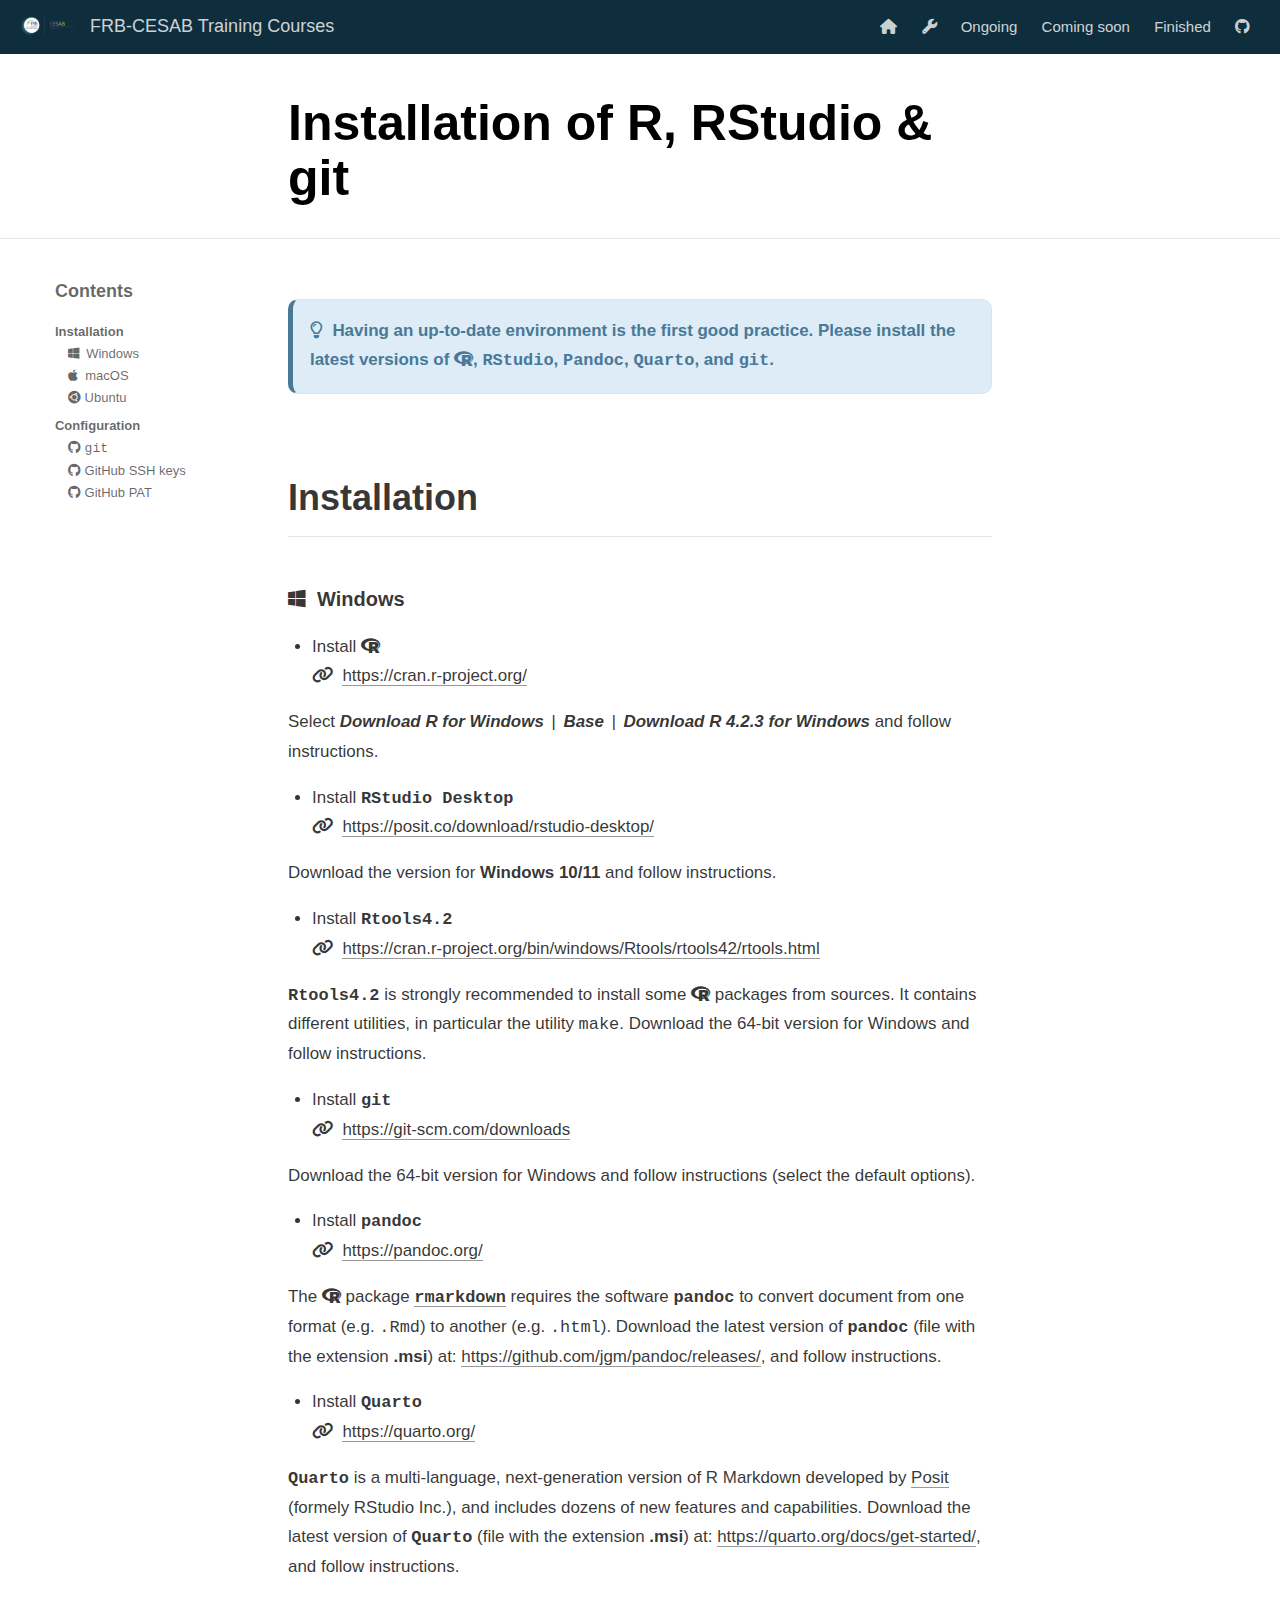
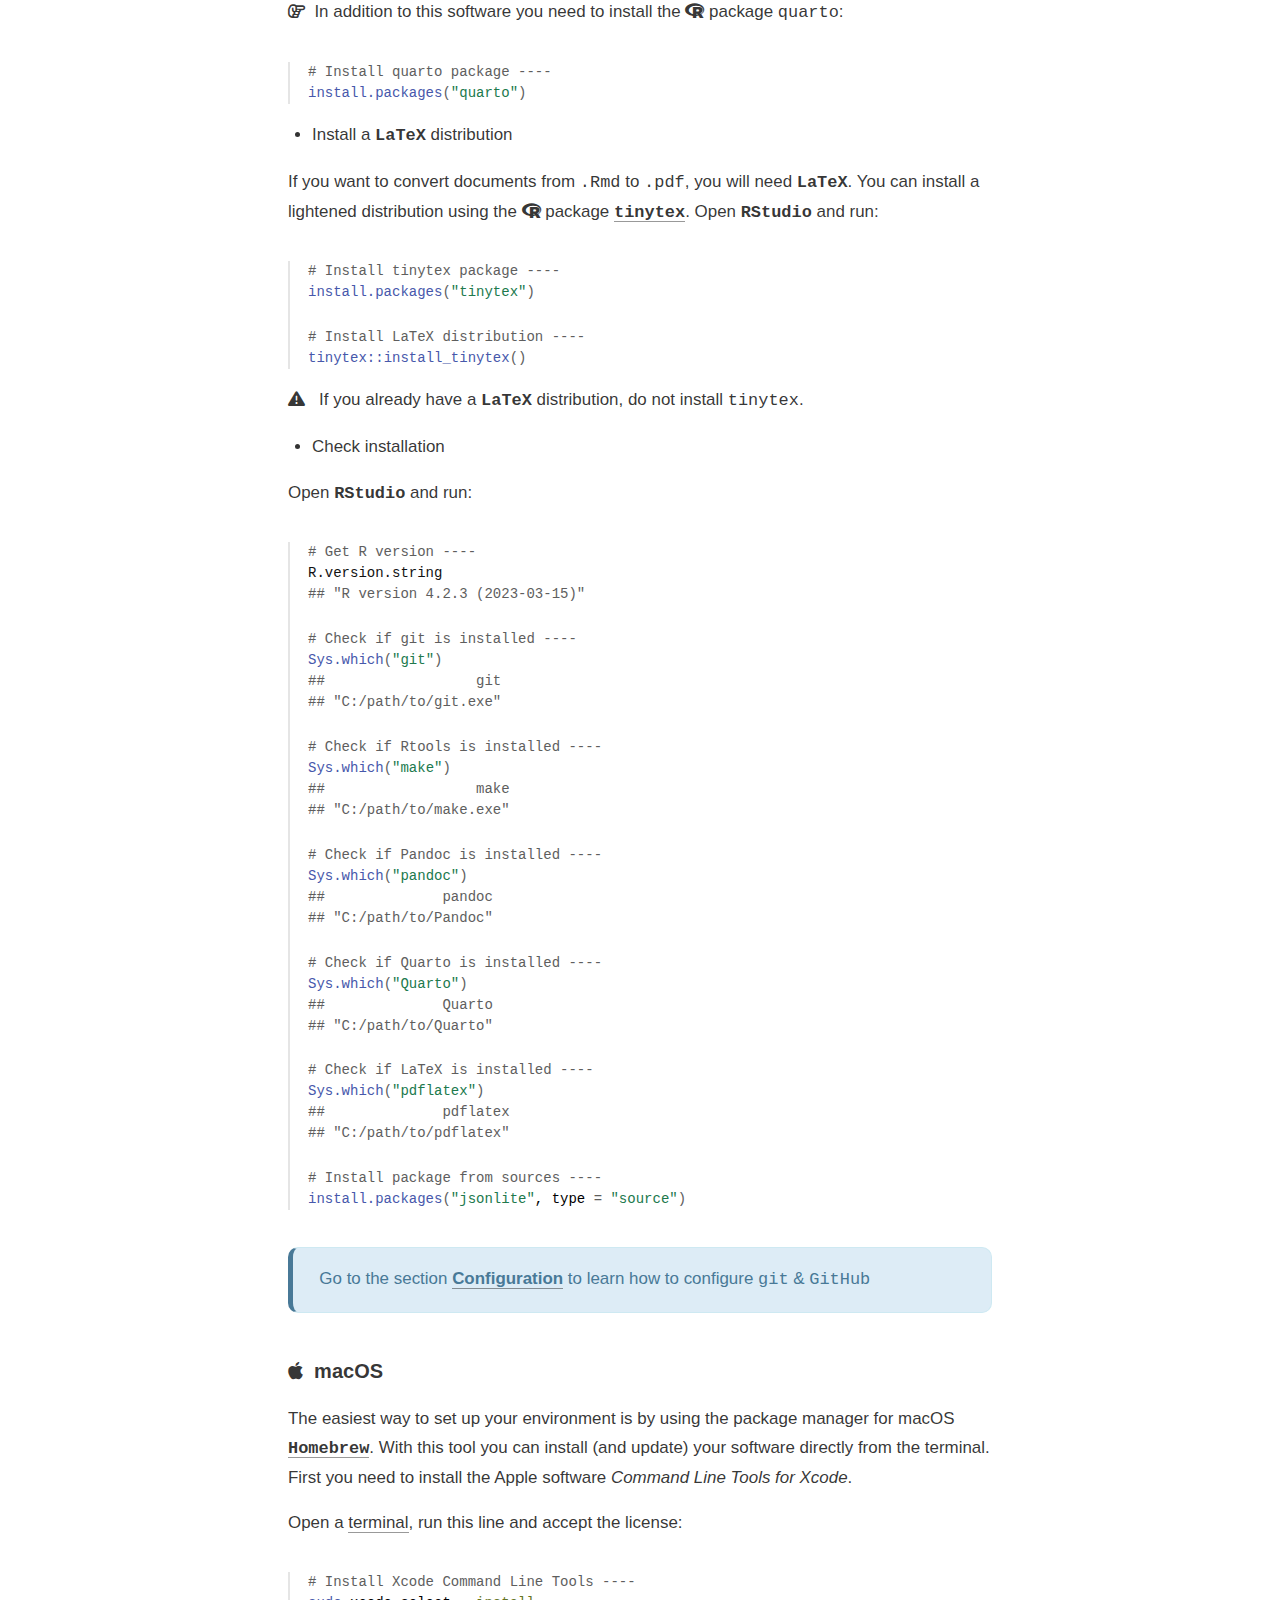
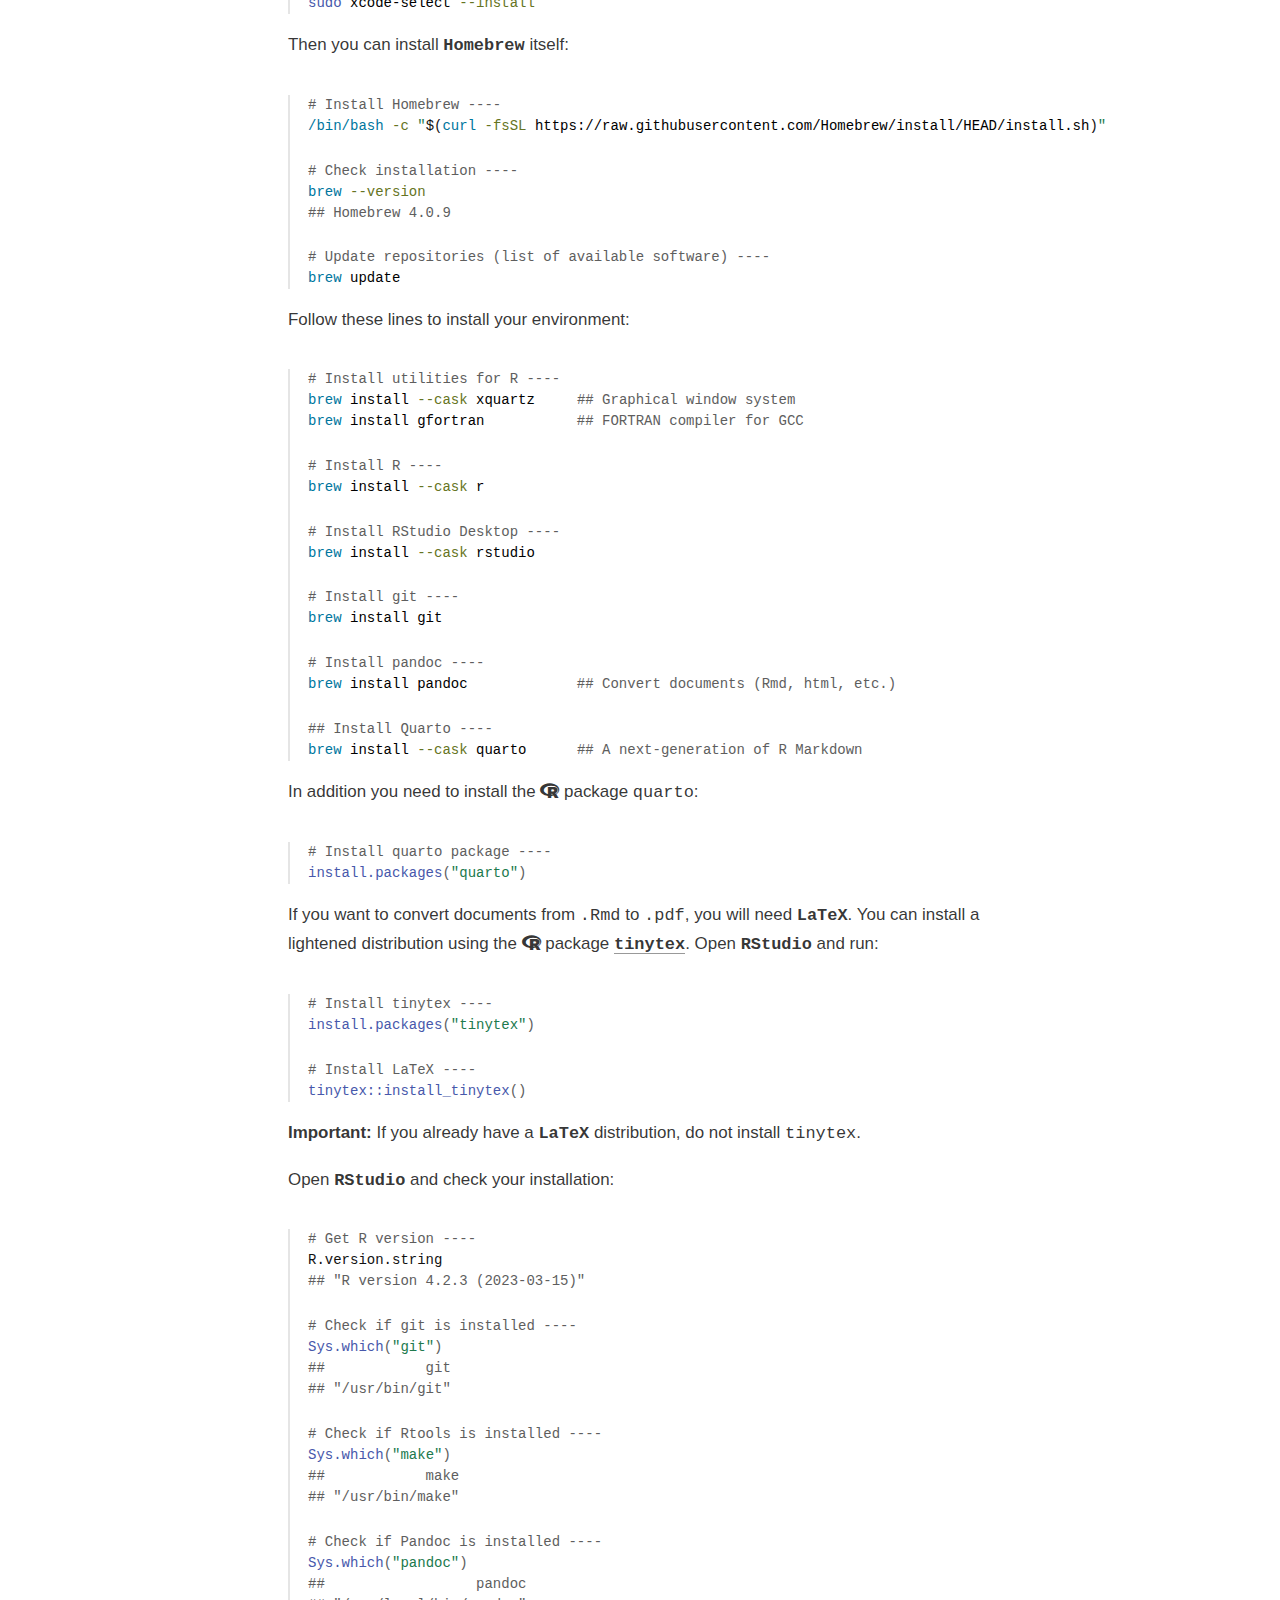
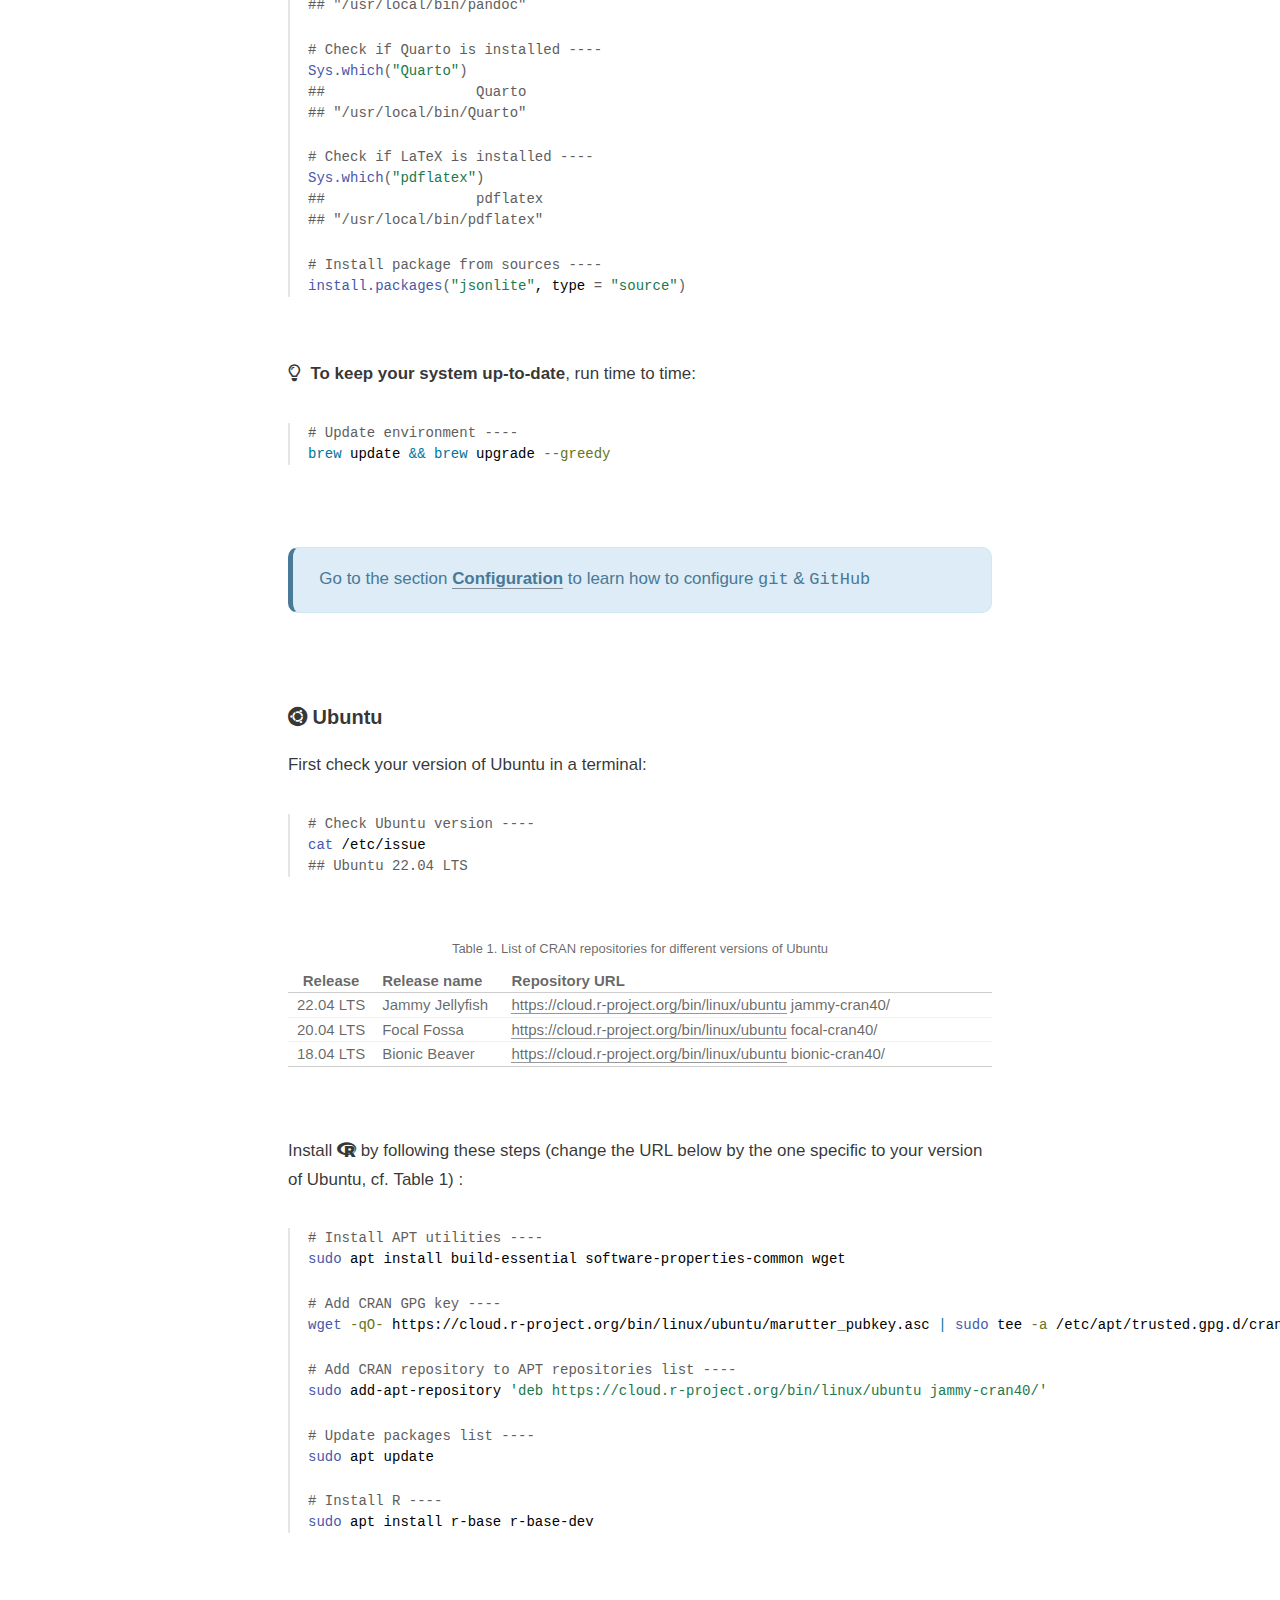
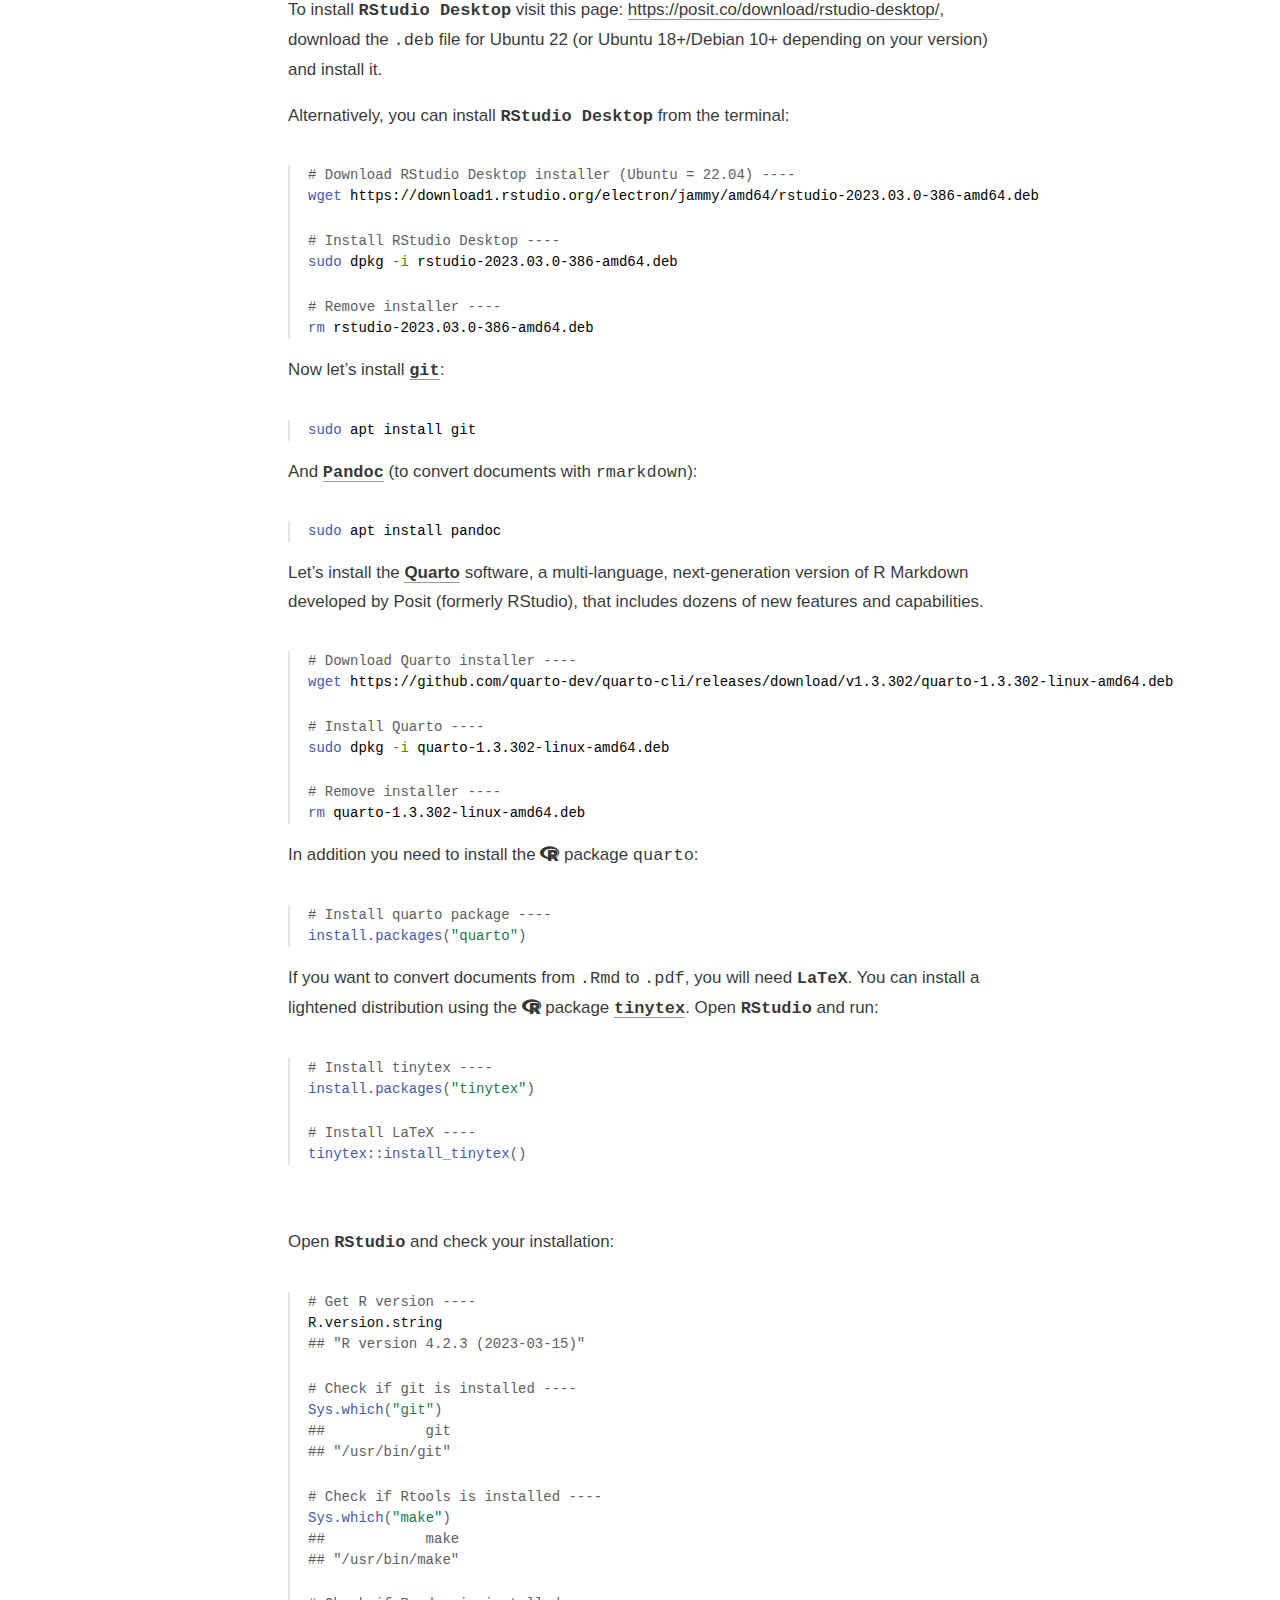
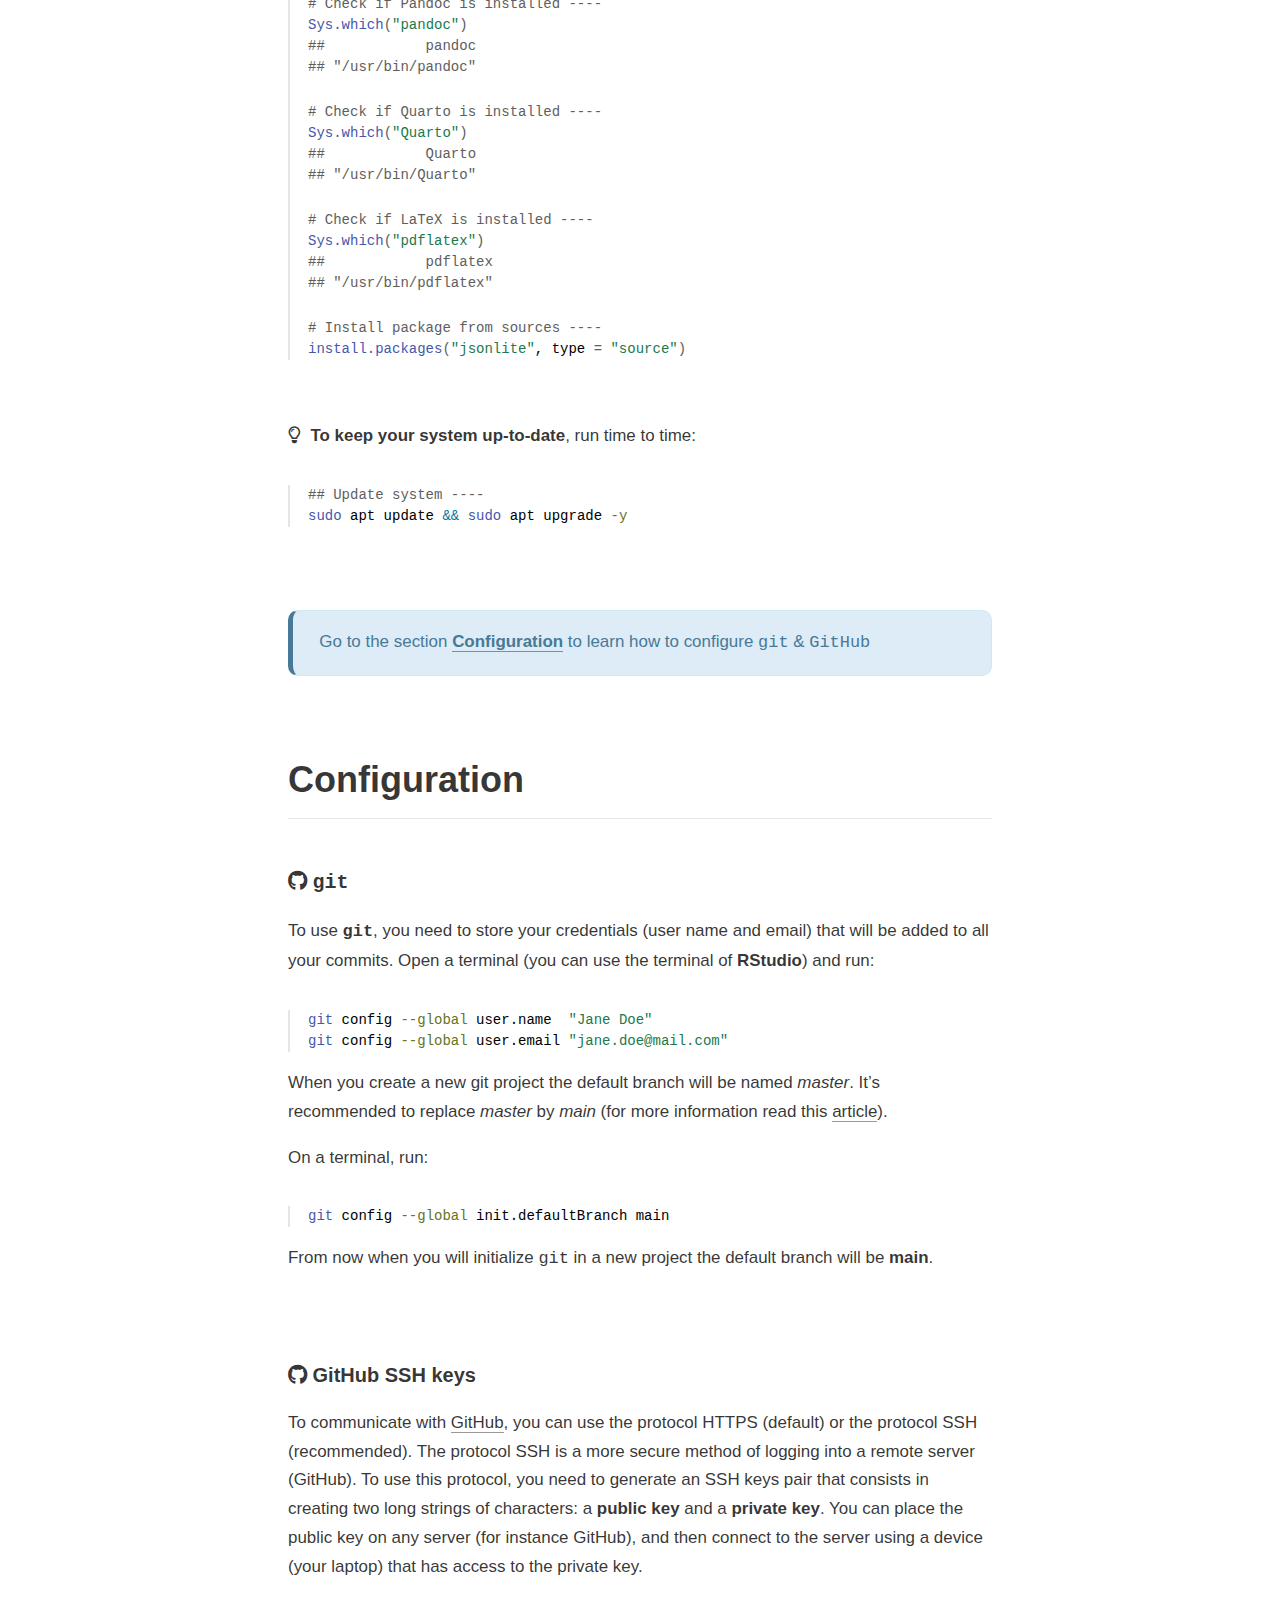
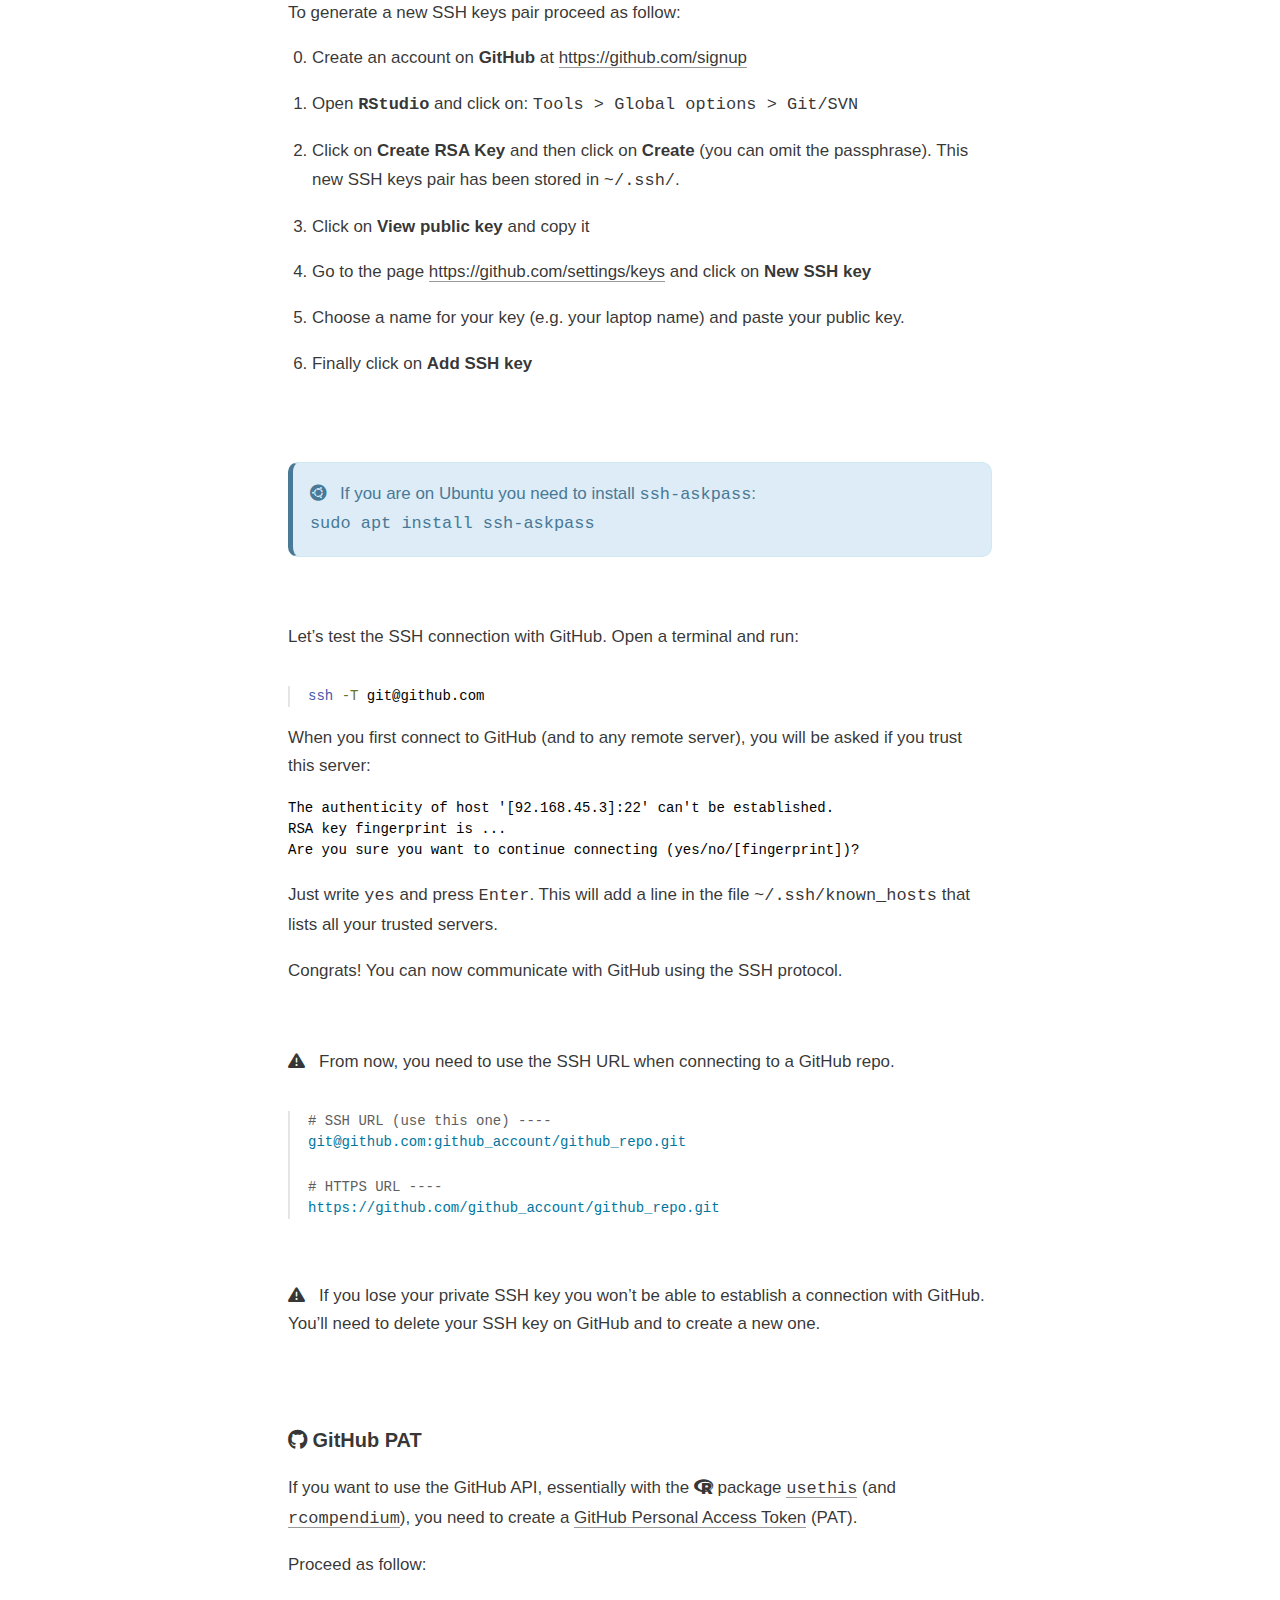
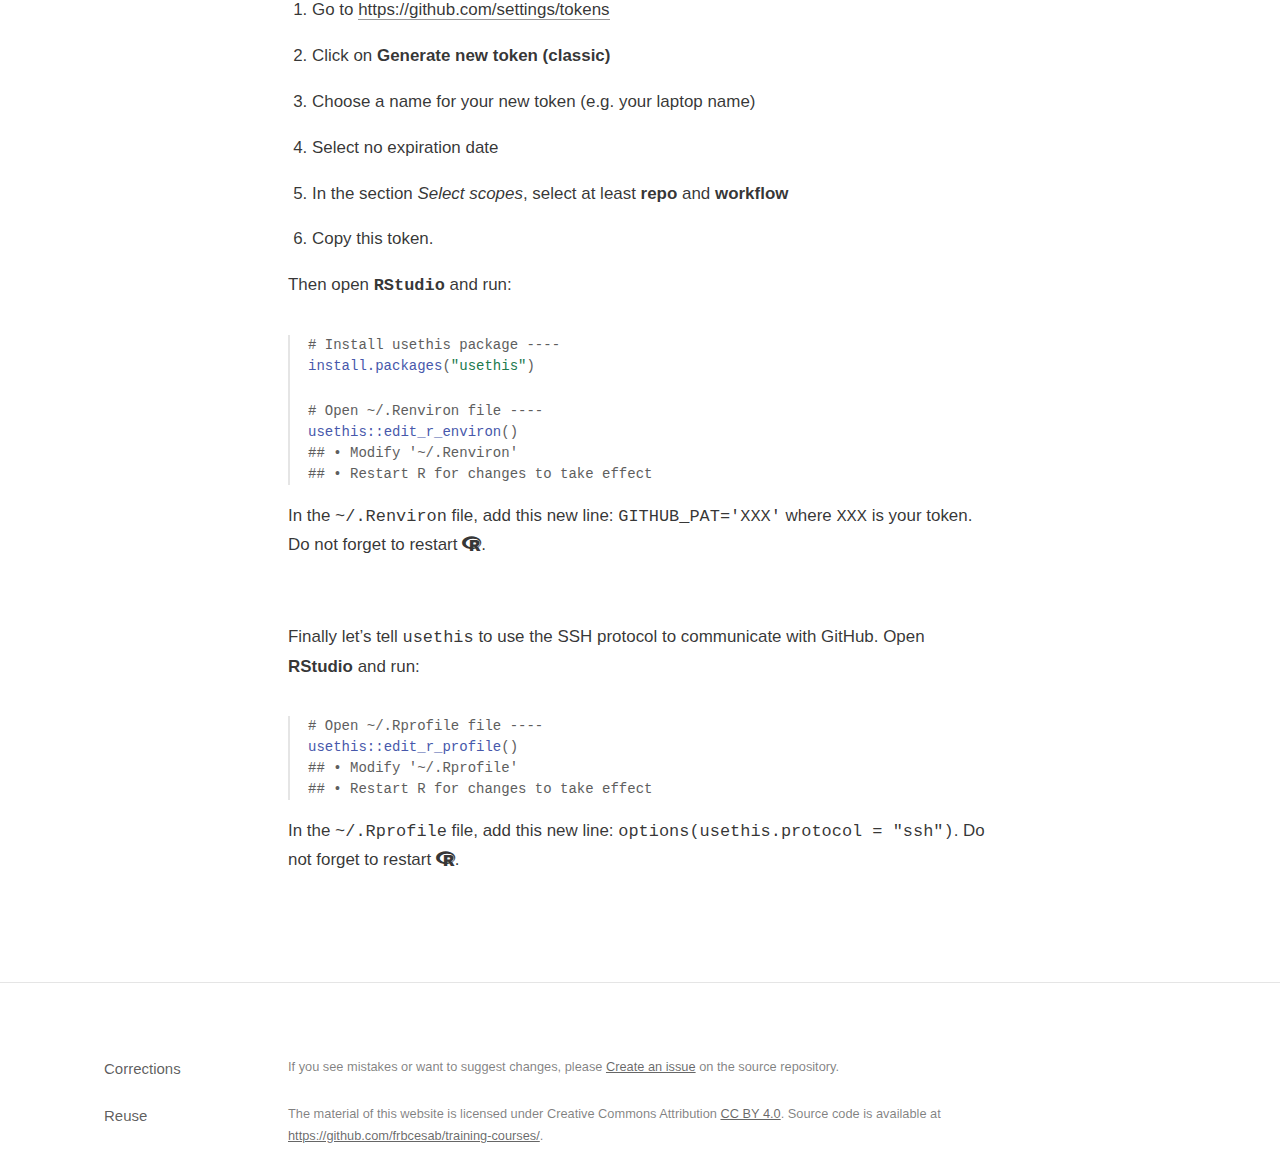
==== commit 18bb8f24: "Update theme + Fix typos" ====
--- a/installation.html
+++ b/installation.html
@@ -2342,7 +2342,8 @@
 <p>In addition you need to install the <i class="fab fa-r-project" role="presentation" aria-label="r-project icon"></i> package <code>quarto</code>:</p>
 <div class="layout-chunk" data-layout="l-body">
 <div class="sourceCode">
-<pre class="sourceCode r"><code class="sourceCode r"><span><span class='fu'><a href='https://rdrr.io/r/utils/install.packages.html'>install.packages</a></span><span class='op'>(</span><span class='st'>"quarto"</span><span class='op'>)</span></span></code></pre>
+<pre class="sourceCode r"><code class="sourceCode r"><span><span class='co'># Install quarto package ----</span></span>
+<span><span class='fu'><a href='https://rdrr.io/r/utils/install.packages.html'>install.packages</a></span><span class='op'>(</span><span class='st'>"quarto"</span><span class='op'>)</span></span></code></pre>
 </div>
 </div>
 <p>If you want to convert documents from <code>.Rmd</code> to <code>.pdf</code>, you will need <strong><code>LaTeX</code></strong>.
@@ -2408,7 +2409,7 @@
 <p><br/></p>
 <h3 id="ubuntu"><i class="fab fa-ubuntu" role="presentation" aria-label="ubuntu icon"></i> Ubuntu</h3>
 <p>First check your version of Ubuntu in a terminal:</p>
-<div class="sourceCode" id="cb5"><pre class="sourceCode sh"><code class="sourceCode bash"><span id="cb5-1"><a href="#cb5-1" aria-hidden="true" tabindex="-1"></a><span class="co">## Check Ubuntu version ----</span></span>
+<div class="sourceCode" id="cb5"><pre class="sourceCode sh"><code class="sourceCode bash"><span id="cb5-1"><a href="#cb5-1" aria-hidden="true" tabindex="-1"></a><span class="co"># Check Ubuntu version ----</span></span>
 <span id="cb5-2"><a href="#cb5-2" aria-hidden="true" tabindex="-1"></a><span class="fu">cat</span> /etc/issue</span>
 <span id="cb5-3"><a href="#cb5-3" aria-hidden="true" tabindex="-1"></a><span class="co">## Ubuntu 22.04 LTS</span></span></code></pre></div>
 <p><br/></p>
@@ -2447,19 +2448,19 @@
 <p><br/></p>
 <p>Install <i class="fab fa-r-project" role="presentation" aria-label="r-project icon"></i> by following these steps
 (change the URL below by the one specific to your version of Ubuntu, cf. Table 1) :</p>
-<div class="sourceCode" id="cb6"><pre class="sourceCode sh"><code class="sourceCode bash"><span id="cb6-1"><a href="#cb6-1" aria-hidden="true" tabindex="-1"></a><span class="co">## Install APT utilities ----</span></span>
+<div class="sourceCode" id="cb6"><pre class="sourceCode sh"><code class="sourceCode bash"><span id="cb6-1"><a href="#cb6-1" aria-hidden="true" tabindex="-1"></a><span class="co"># Install APT utilities ----</span></span>
 <span id="cb6-2"><a href="#cb6-2" aria-hidden="true" tabindex="-1"></a><span class="fu">sudo</span> apt install build-essential software-properties-common wget</span>
 <span id="cb6-3"><a href="#cb6-3" aria-hidden="true" tabindex="-1"></a></span>
-<span id="cb6-4"><a href="#cb6-4" aria-hidden="true" tabindex="-1"></a><span class="co">## Add CRAN GPG key ----</span></span>
+<span id="cb6-4"><a href="#cb6-4" aria-hidden="true" tabindex="-1"></a><span class="co"># Add CRAN GPG key ----</span></span>
 <span id="cb6-5"><a href="#cb6-5" aria-hidden="true" tabindex="-1"></a><span class="fu">wget</span> <span class="at">-qO-</span> https://cloud.r-project.org/bin/linux/ubuntu/marutter_pubkey.asc <span class="kw">|</span> <span class="fu">sudo</span> tee <span class="at">-a</span> /etc/apt/trusted.gpg.d/cran_ubuntu_key.asc</span>
 <span id="cb6-6"><a href="#cb6-6" aria-hidden="true" tabindex="-1"></a></span>
-<span id="cb6-7"><a href="#cb6-7" aria-hidden="true" tabindex="-1"></a><span class="co">## Add CRAN repository to APT repositories list ----</span></span>
+<span id="cb6-7"><a href="#cb6-7" aria-hidden="true" tabindex="-1"></a><span class="co"># Add CRAN repository to APT repositories list ----</span></span>
 <span id="cb6-8"><a href="#cb6-8" aria-hidden="true" tabindex="-1"></a><span class="fu">sudo</span> add-apt-repository <span class="st">&#39;deb https://cloud.r-project.org/bin/linux/ubuntu jammy-cran40/&#39;</span></span>
 <span id="cb6-9"><a href="#cb6-9" aria-hidden="true" tabindex="-1"></a></span>
-<span id="cb6-10"><a href="#cb6-10" aria-hidden="true" tabindex="-1"></a><span class="co">## Update packages list ----</span></span>
+<span id="cb6-10"><a href="#cb6-10" aria-hidden="true" tabindex="-1"></a><span class="co"># Update packages list ----</span></span>
 <span id="cb6-11"><a href="#cb6-11" aria-hidden="true" tabindex="-1"></a><span class="fu">sudo</span> apt update</span>
 <span id="cb6-12"><a href="#cb6-12" aria-hidden="true" tabindex="-1"></a></span>
-<span id="cb6-13"><a href="#cb6-13" aria-hidden="true" tabindex="-1"></a><span class="co">## Install R ----</span></span>
+<span id="cb6-13"><a href="#cb6-13" aria-hidden="true" tabindex="-1"></a><span class="co"># Install R ----</span></span>
 <span id="cb6-14"><a href="#cb6-14" aria-hidden="true" tabindex="-1"></a><span class="fu">sudo</span> apt install r-base r-base-dev</span></code></pre></div>
 <p><br/></p>
 <p>To install <strong><code>RStudio Desktop</code></strong> visit this page:
@@ -2493,7 +2494,8 @@
 <p>In addition you need to install the <i class="fab fa-r-project" role="presentation" aria-label="r-project icon"></i> package <code>quarto</code>:</p>
 <div class="layout-chunk" data-layout="l-body">
 <div class="sourceCode">
-<pre class="sourceCode r"><code class="sourceCode r"><span><span class='fu'><a href='https://rdrr.io/r/utils/install.packages.html'>install.packages</a></span><span class='op'>(</span><span class='st'>"quarto"</span><span class='op'>)</span></span></code></pre>
+<pre class="sourceCode r"><code class="sourceCode r"><span><span class='co'># Install quarto package ----</span></span>
+<span><span class='fu'><a href='https://rdrr.io/r/utils/install.packages.html'>install.packages</a></span><span class='op'>(</span><span class='st'>"quarto"</span><span class='op'>)</span></span></code></pre>
 </div>
 </div>
 <p>If you want to convert documents from <code>.Rmd</code> to <code>.pdf</code>, you will need <strong><code>LaTeX</code></strong>.
@@ -2608,11 +2610,11 @@
 <p><br /></p>
 <p><i class="fas fa-triangle-exclamation" role="presentation" aria-label="triangle-exclamation icon"></i>   From now, you need to
 use the SSH URL when connecting to a GitHub repo.</p>
-<div class="sourceCode" id="cb16"><pre class="sourceCode sh"><code class="sourceCode bash"><span id="cb16-1"><a href="#cb16-1" aria-hidden="true" tabindex="-1"></a><span class="co"># HTTPS URL ----</span></span>
-<span id="cb16-2"><a href="#cb16-2" aria-hidden="true" tabindex="-1"></a><span class="ex">https://github.com/github_account/github_repo.git</span></span>
+<div class="sourceCode" id="cb16"><pre class="sourceCode sh"><code class="sourceCode bash"><span id="cb16-1"><a href="#cb16-1" aria-hidden="true" tabindex="-1"></a><span class="co"># SSH URL (use this one) ----</span></span>
+<span id="cb16-2"><a href="#cb16-2" aria-hidden="true" tabindex="-1"></a><span class="ex">git@github.com:github_account/github_repo.git</span></span>
 <span id="cb16-3"><a href="#cb16-3" aria-hidden="true" tabindex="-1"></a></span>
-<span id="cb16-4"><a href="#cb16-4" aria-hidden="true" tabindex="-1"></a><span class="co"># SSH URL (use this one) ----</span></span>
-<span id="cb16-5"><a href="#cb16-5" aria-hidden="true" tabindex="-1"></a><span class="ex">git@github.com:github_account/github_repo.git</span></span></code></pre></div>
+<span id="cb16-4"><a href="#cb16-4" aria-hidden="true" tabindex="-1"></a><span class="co"># HTTPS URL ----</span></span>
+<span id="cb16-5"><a href="#cb16-5" aria-hidden="true" tabindex="-1"></a><span class="ex">https://github.com/github_account/github_repo.git</span></span></code></pre></div>
 <p><br /></p>
 <p><i class="fas fa-triangle-exclamation" role="presentation" aria-label="triangle-exclamation icon"></i>  
 If you lose your private SSH key you won’t be able to establish
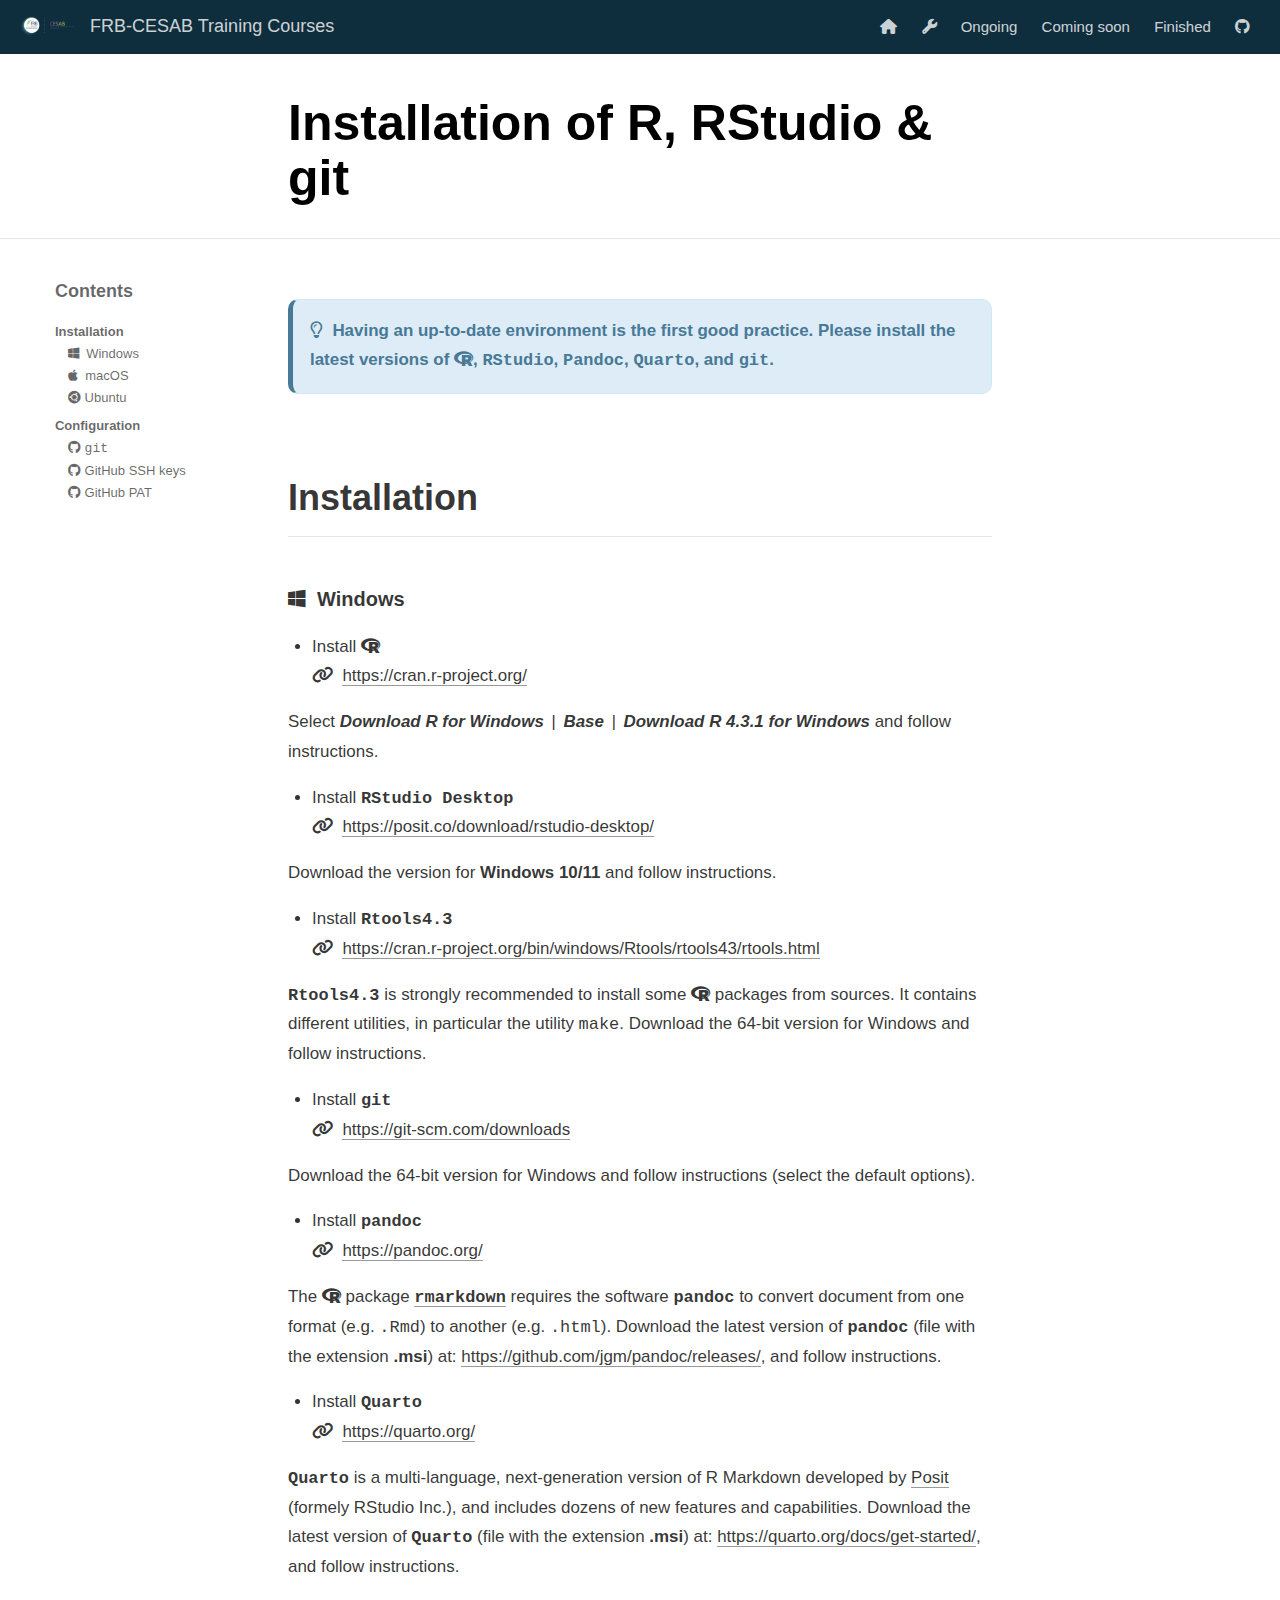
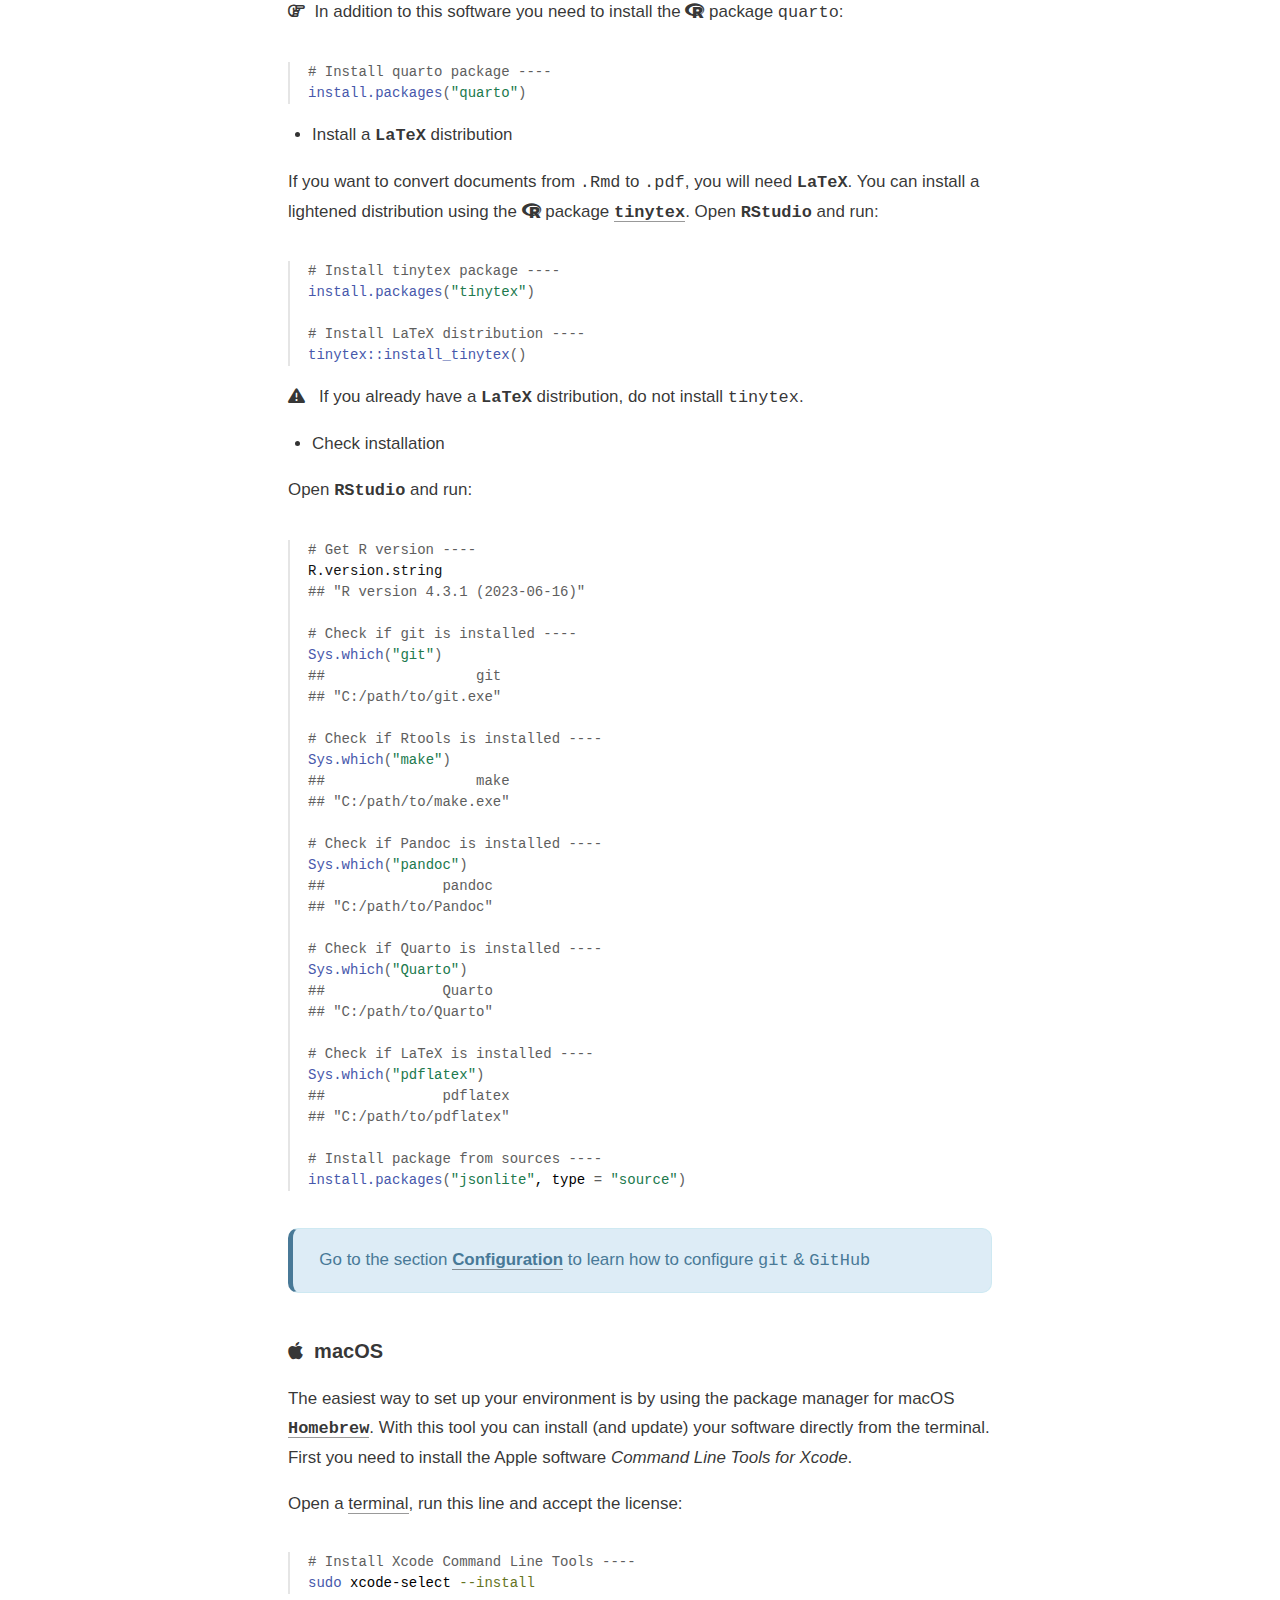
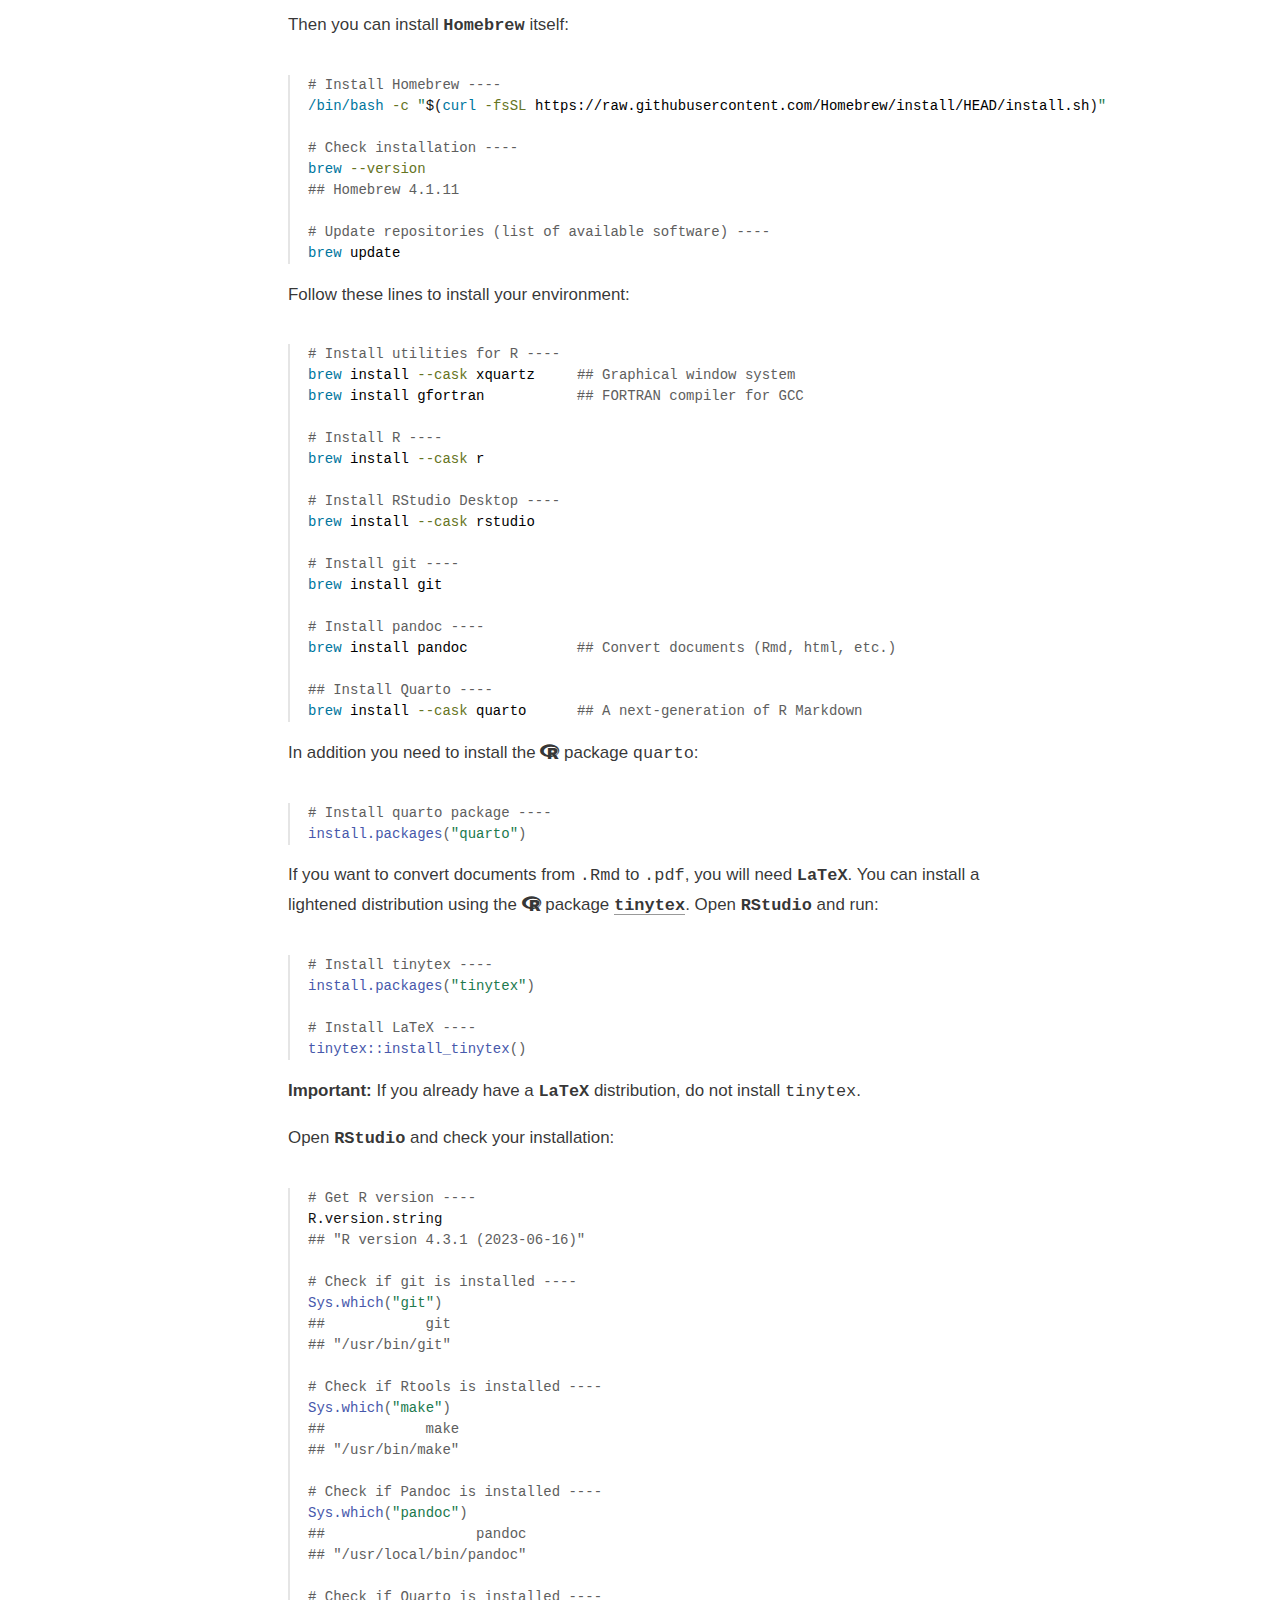
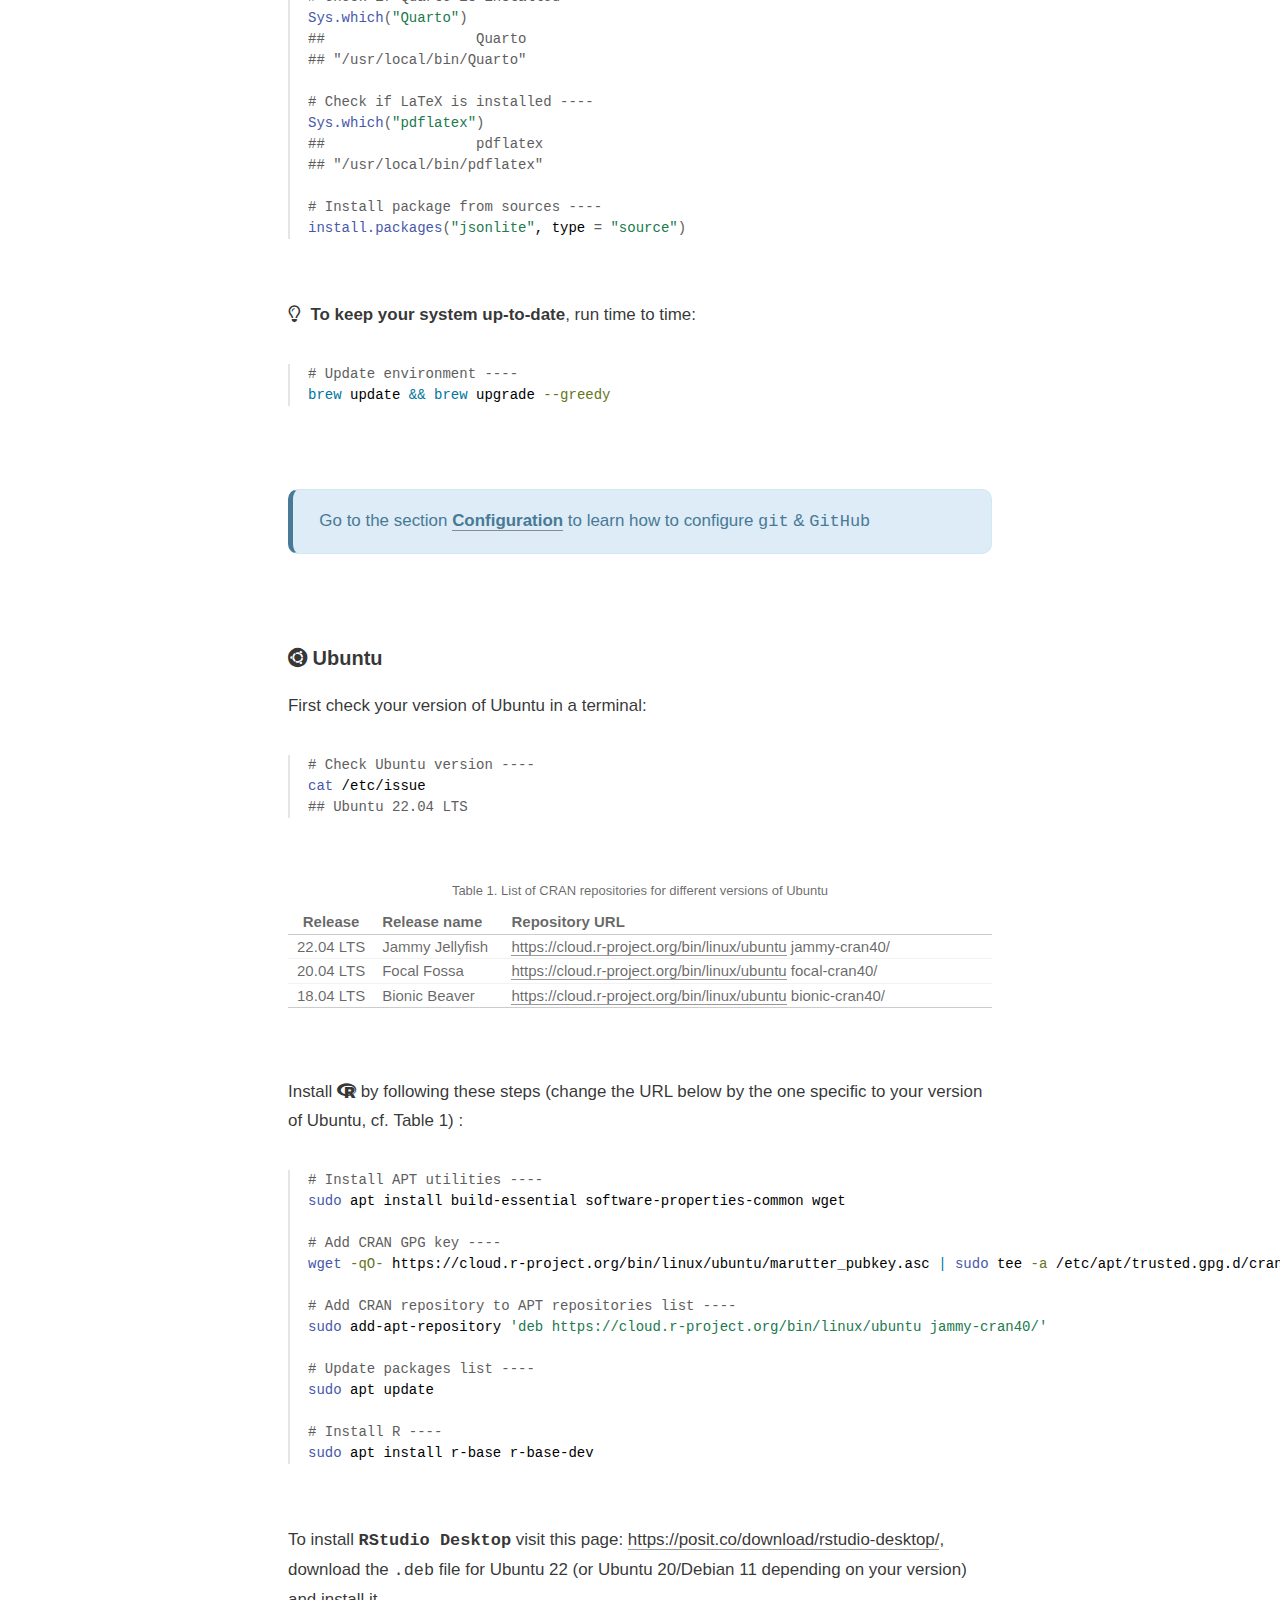
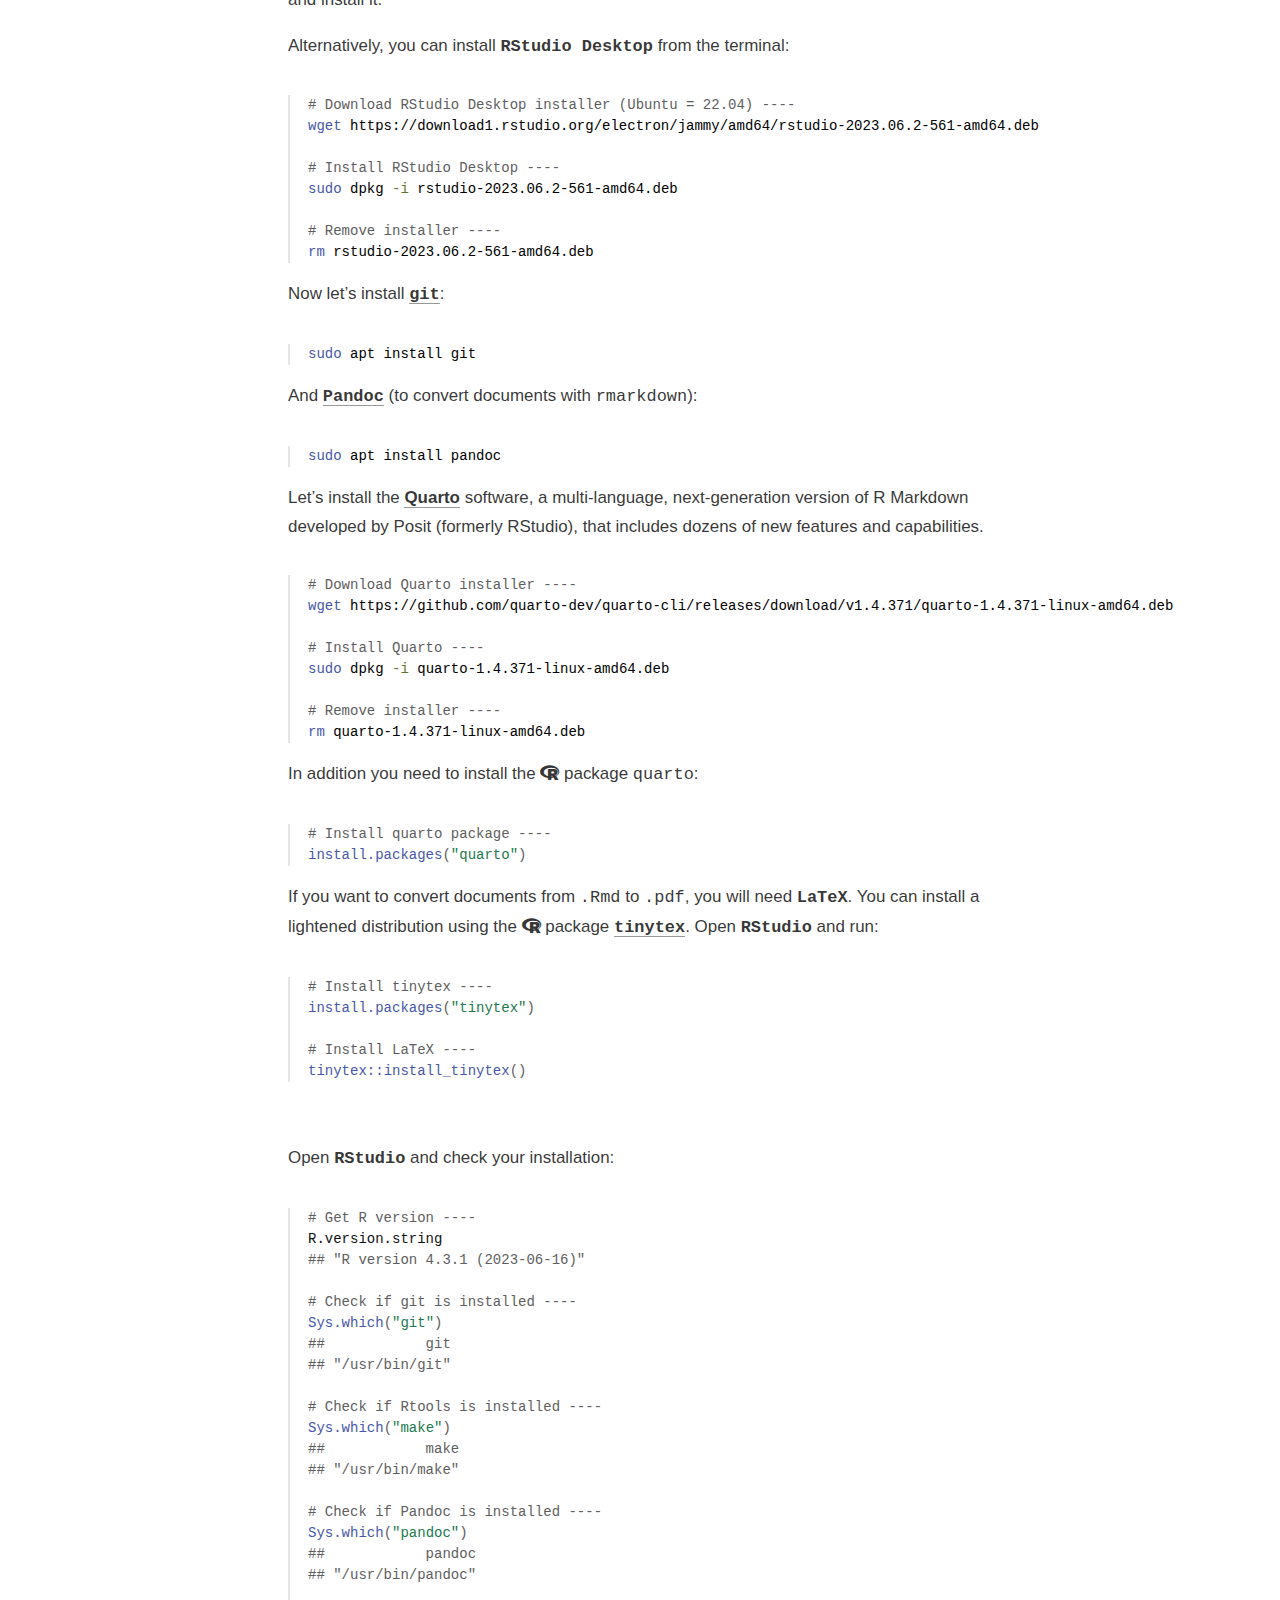
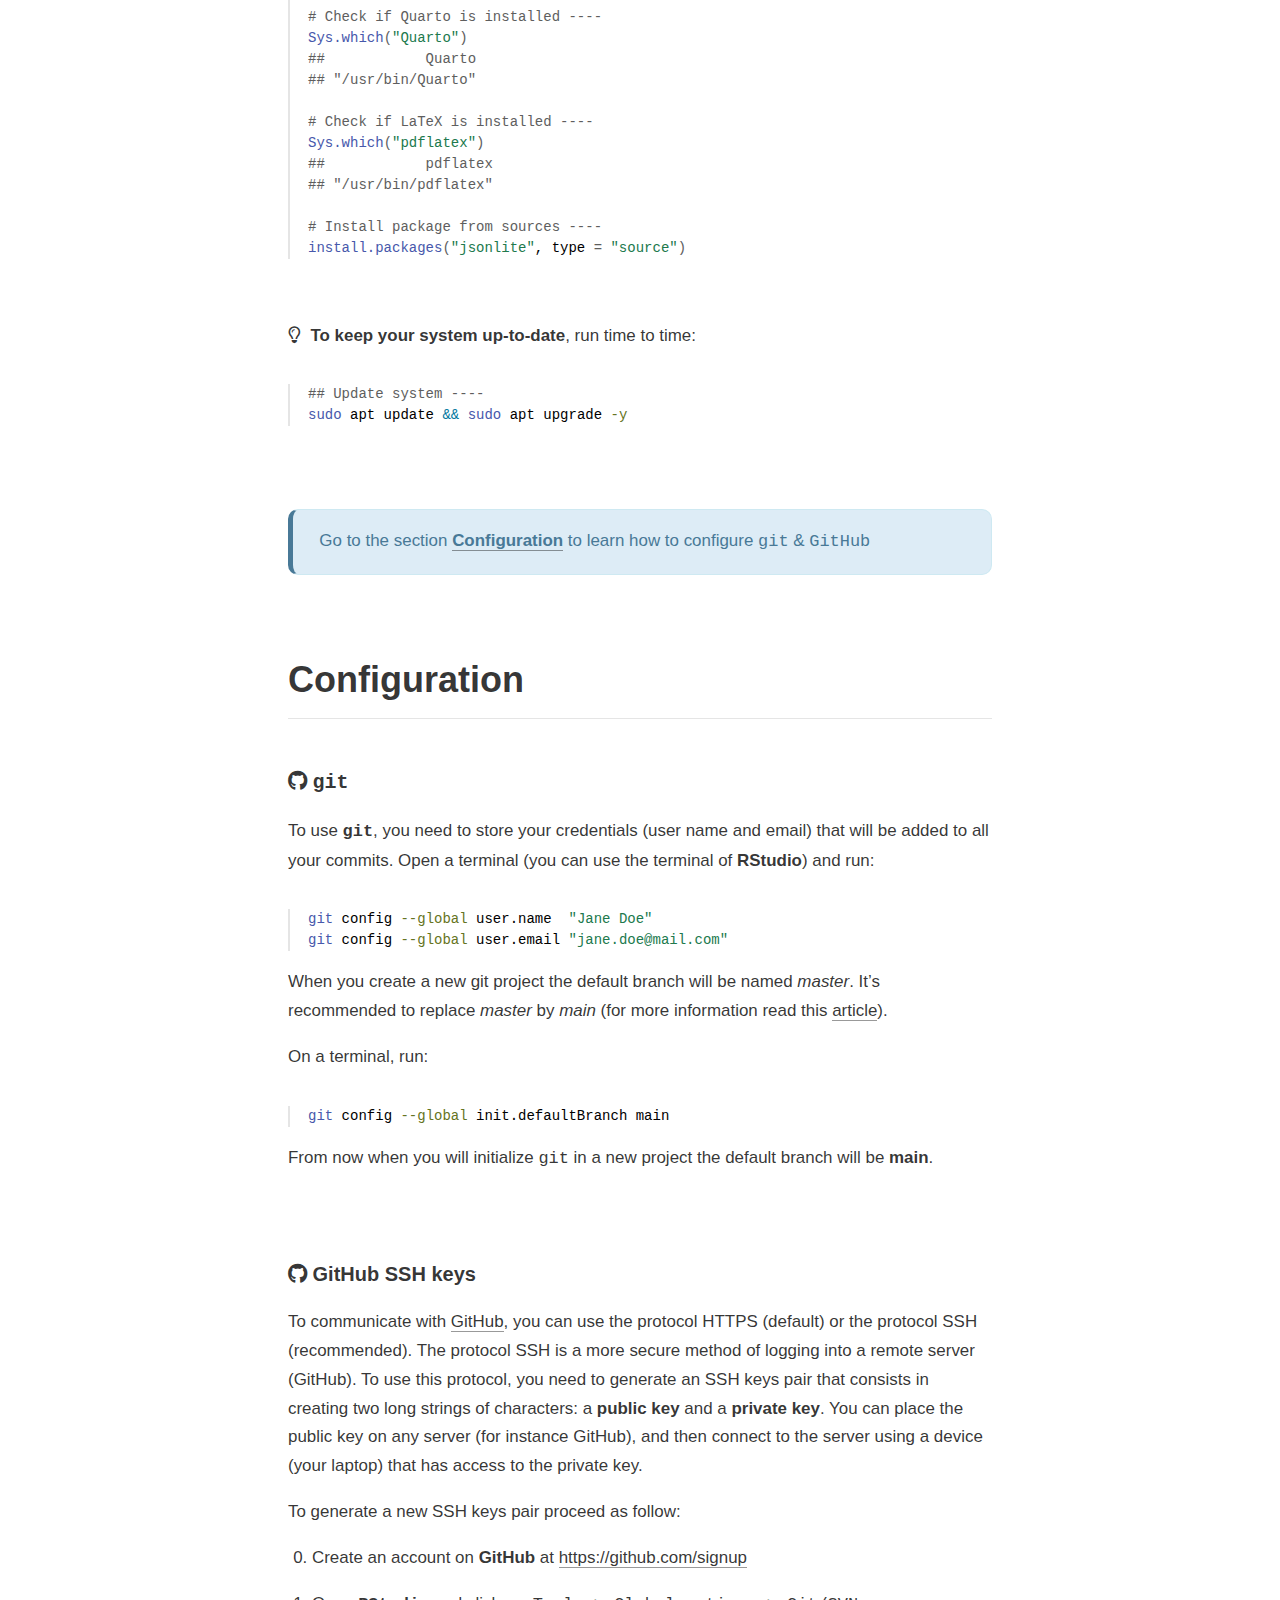
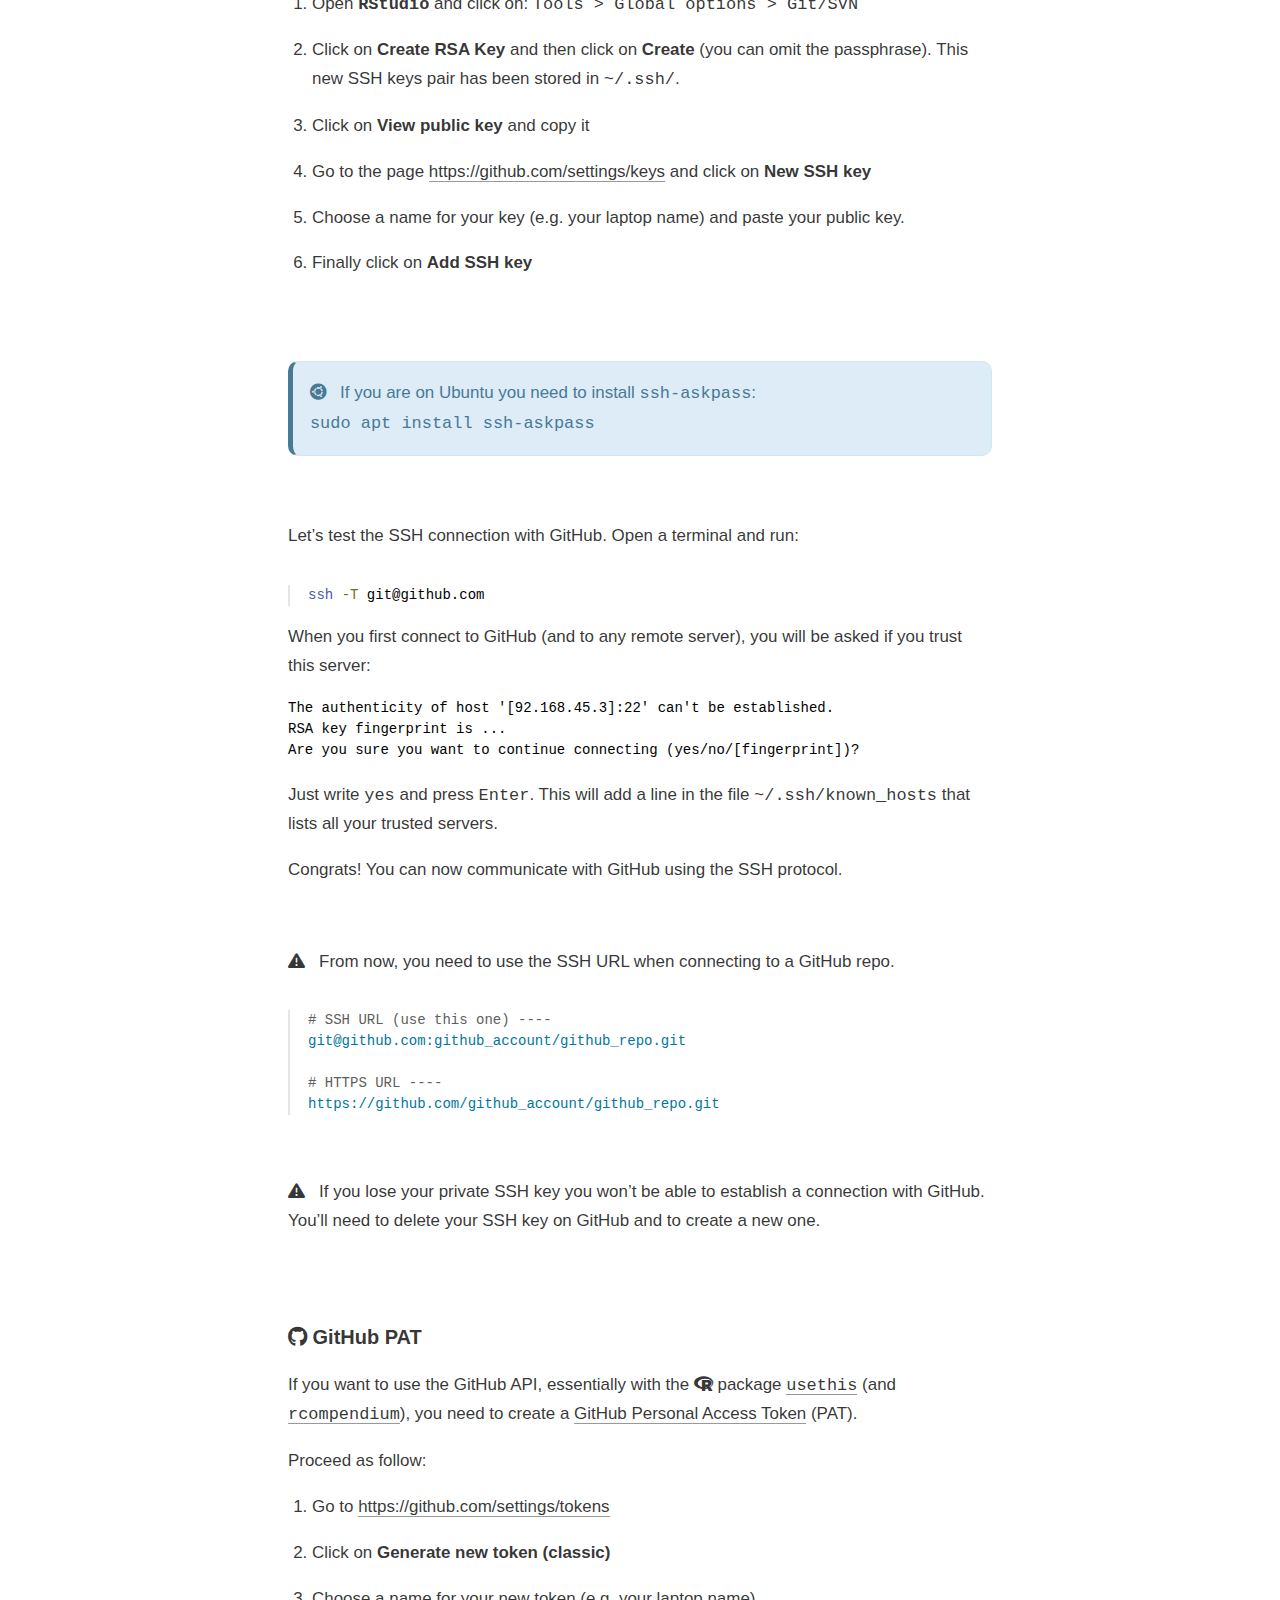
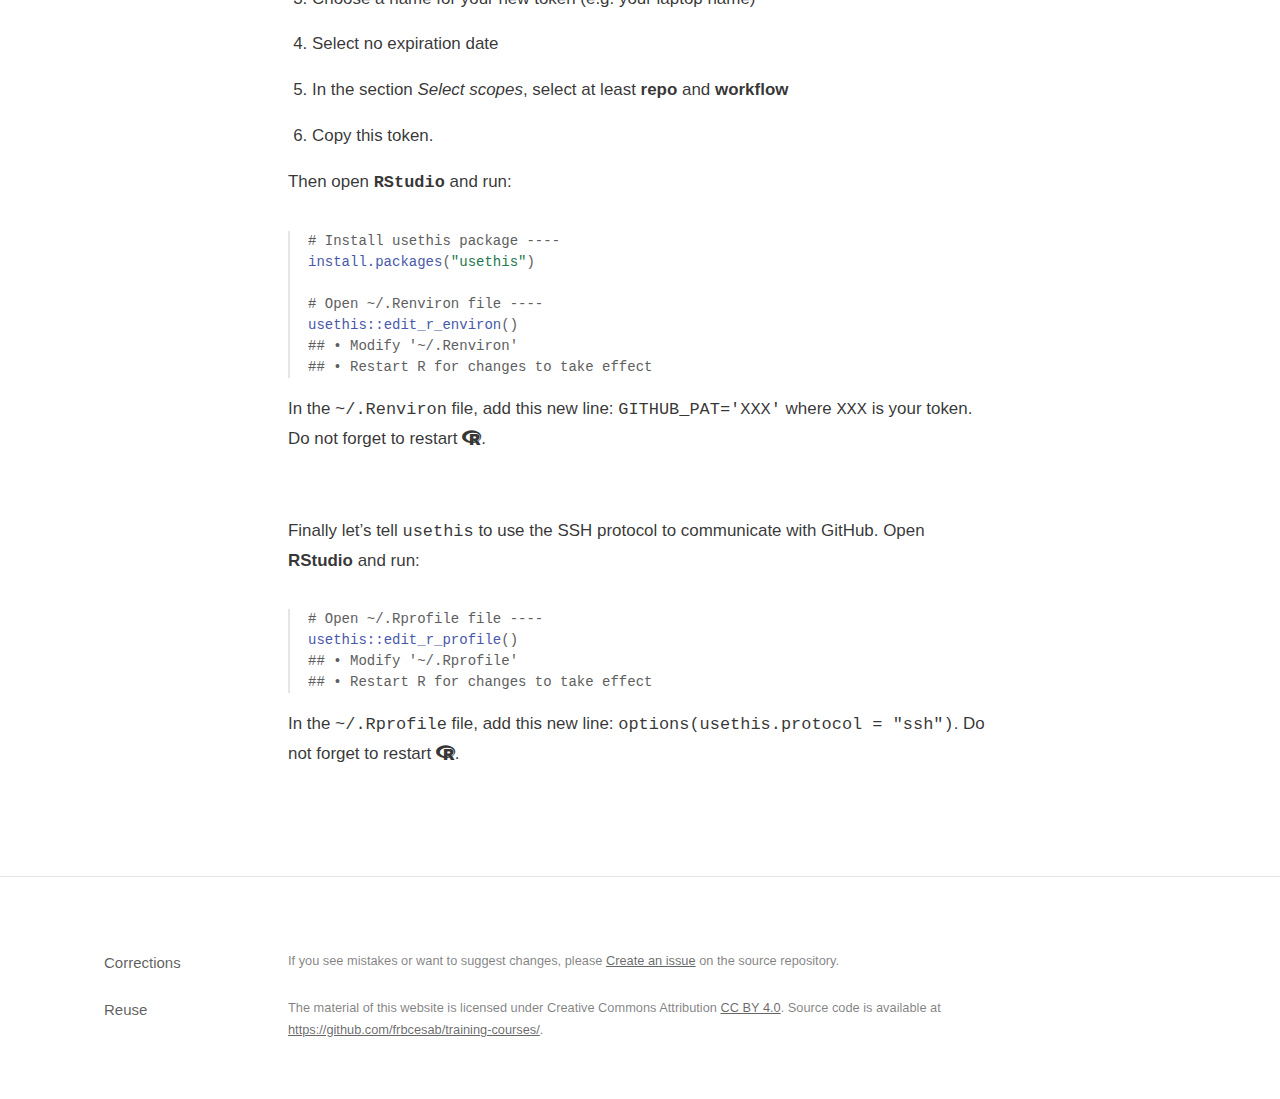
==== commit 2e50ab3b: "Update software versions" ====
--- a/installation.html
+++ b/installation.html
@@ -21,7 +21,7 @@
 <style type="text/css">code{white-space: pre;}</style>
 <style type="text/css" data-origin="pandoc">
 pre > code.sourceCode { white-space: pre; position: relative; }
-pre > code.sourceCode > span { display: inline-block; line-height: 1.25; }
+pre > code.sourceCode > span { line-height: 1.25; }
 pre > code.sourceCode > span:empty { height: 1.2em; }
 .sourceCode { overflow: visible; }
 code.sourceCode > span { color: inherit; text-decoration: inherit; }
@@ -456,8 +456,8 @@
   </style>
 
   <script src="site_libs/jquery-3.6.0/jquery-3.6.0.min.js"></script>
-  <link href="site_libs/font-awesome-6.2.1/css/all.min.css" rel="stylesheet"/>
-  <link href="site_libs/font-awesome-6.2.1/css/v4-shims.min.css" rel="stylesheet"/>
+  <link href="site_libs/font-awesome-6.4.2/css/all.min.css" rel="stylesheet"/>
+  <link href="site_libs/font-awesome-6.4.2/css/v4-shims.min.css" rel="stylesheet"/>
   <script src="site_libs/headroom-0.9.4/headroom.min.js"></script>
   <script src="site_libs/autocomplete-0.37.1/autocomplete.min.js"></script>
   <script src="site_libs/fuse-6.4.1/fuse.min.js"></script>
@@ -2072,9 +2072,9 @@
   </script>
 
   <!--/radix_placeholder_distill-->
-  <script src="site_libs/header-attrs-2.21/header-attrs.js"></script>
-  <link href="site_libs/font-awesome-6.2.1/css/all.min.css" rel="stylesheet" />
-  <link href="site_libs/font-awesome-6.2.1/css/v4-shims.min.css" rel="stylesheet" />
+  <script src="site_libs/header-attrs-2.24/header-attrs.js"></script>
+  <link href="site_libs/font-awesome-6.4.2/css/all.min.css" rel="stylesheet" />
+  <link href="site_libs/font-awesome-6.4.2/css/v4-shims.min.css" rel="stylesheet" />
   <script src="site_libs/popper-2.6.0/popper.min.js"></script>
   <link href="site_libs/tippy-6.2.7/tippy.css" rel="stylesheet" />
   <link href="site_libs/tippy-6.2.7/tippy-light-border.css" rel="stylesheet" />
@@ -2190,7 +2190,7 @@
 <li>Install <i class="fab fa-r-project" role="presentation" aria-label="r-project icon"></i><br/>
 <i class="fas fa-link" role="presentation" aria-label="link icon"></i>  <a href="https://cran.r-project.org/">https://cran.r-project.org/</a></li>
 </ul>
-<p>Select <em><strong>Download R for Windows</strong></em> <code>|</code> <em><strong>Base</strong></em> <code>|</code> <em><strong>Download R 4.2.3 for Windows</strong></em>
+<p>Select <em><strong>Download R for Windows</strong></em> <code>|</code> <em><strong>Base</strong></em> <code>|</code> <em><strong>Download R 4.3.1 for Windows</strong></em>
 and follow instructions.</p>
 <ul>
 <li>Install <strong><code>RStudio Desktop</code></strong><br/>
@@ -2198,10 +2198,10 @@
 </ul>
 <p>Download the version for <strong>Windows 10/11</strong> and follow instructions.</p>
 <ul>
-<li>Install <strong><code>Rtools4.2</code></strong><br/>
-<i class="fas fa-link" role="presentation" aria-label="link icon"></i>  <a href="https://cran.r-project.org/bin/windows/Rtools/rtools42/rtools.html">https://cran.r-project.org/bin/windows/Rtools/rtools42/rtools.html</a></li>
+<li>Install <strong><code>Rtools4.3</code></strong><br/>
+<i class="fas fa-link" role="presentation" aria-label="link icon"></i>  <a href="https://cran.r-project.org/bin/windows/Rtools/rtools43/rtools.html">https://cran.r-project.org/bin/windows/Rtools/rtools43/rtools.html</a></li>
 </ul>
-<p><strong><code>Rtools4.2</code></strong> is strongly recommended to install some <i class="fab fa-r-project" role="presentation" aria-label="r-project icon"></i> packages
+<p><strong><code>Rtools4.3</code></strong> is strongly recommended to install some <i class="fab fa-r-project" role="presentation" aria-label="r-project icon"></i> packages
 from sources. It contains different utilities, in particular the utility <code>make</code>.
 Download the 64-bit version for Windows and follow instructions.</p>
 <ul>
@@ -2266,7 +2266,7 @@
 <div class="sourceCode">
 <pre class="sourceCode r"><code class="sourceCode r"><span><span class='co'># Get R version ----</span></span>
 <span><span class='va'>R.version.string</span></span>
-<span><span class='co'>## "R version 4.2.3 (2023-03-15)"</span></span>
+<span><span class='co'>## "R version 4.3.1 (2023-06-16)"</span></span>
 <span></span>
 <span><span class='co'># Check if git is installed ----</span></span>
 <span><span class='fu'><a href='https://rdrr.io/r/base/Sys.which.html'>Sys.which</a></span><span class='op'>(</span><span class='st'>"git"</span><span class='op'>)</span></span>
@@ -2316,7 +2316,7 @@
 <span id="cb2-3"><a href="#cb2-3" aria-hidden="true" tabindex="-1"></a></span>
 <span id="cb2-4"><a href="#cb2-4" aria-hidden="true" tabindex="-1"></a><span class="co"># Check installation ----</span></span>
 <span id="cb2-5"><a href="#cb2-5" aria-hidden="true" tabindex="-1"></a><span class="ex">brew</span> <span class="at">--version</span></span>
-<span id="cb2-6"><a href="#cb2-6" aria-hidden="true" tabindex="-1"></a><span class="co">## Homebrew 4.0.9</span></span>
+<span id="cb2-6"><a href="#cb2-6" aria-hidden="true" tabindex="-1"></a><span class="co">## Homebrew 4.1.11</span></span>
 <span id="cb2-7"><a href="#cb2-7" aria-hidden="true" tabindex="-1"></a></span>
 <span id="cb2-8"><a href="#cb2-8" aria-hidden="true" tabindex="-1"></a><span class="co"># Update repositories (list of available software) ----</span></span>
 <span id="cb2-9"><a href="#cb2-9" aria-hidden="true" tabindex="-1"></a><span class="ex">brew</span> update</span></code></pre></div>
@@ -2365,7 +2365,7 @@
 <div class="sourceCode">
 <pre class="sourceCode r"><code class="sourceCode r"><span><span class='co'># Get R version ----</span></span>
 <span><span class='va'>R.version.string</span></span>
-<span><span class='co'>## "R version 4.2.3 (2023-03-15)"</span></span>
+<span><span class='co'>## "R version 4.3.1 (2023-06-16)"</span></span>
 <span></span>
 <span><span class='co'># Check if git is installed ----</span></span>
 <span><span class='fu'><a href='https://rdrr.io/r/base/Sys.which.html'>Sys.which</a></span><span class='op'>(</span><span class='st'>"git"</span><span class='op'>)</span></span>
@@ -2465,17 +2465,17 @@
 <p><br/></p>
 <p>To install <strong><code>RStudio Desktop</code></strong> visit this page:
 <a href="https://posit.co/download/rstudio-desktop/" class="uri">https://posit.co/download/rstudio-desktop/</a>, download the
-<code>.deb</code> file for Ubuntu 22 (or Ubuntu 18+/Debian 10+ depending on your version)
+<code>.deb</code> file for Ubuntu 22 (or Ubuntu 20/Debian 11 depending on your version)
 and install it.</p>
 <p>Alternatively, you can install <strong><code>RStudio Desktop</code></strong> from the terminal:</p>
 <div class="sourceCode" id="cb7"><pre class="sourceCode sh"><code class="sourceCode bash"><span id="cb7-1"><a href="#cb7-1" aria-hidden="true" tabindex="-1"></a><span class="co"># Download RStudio Desktop installer (Ubuntu = 22.04) ----</span></span>
-<span id="cb7-2"><a href="#cb7-2" aria-hidden="true" tabindex="-1"></a><span class="fu">wget</span> https://download1.rstudio.org/electron/jammy/amd64/rstudio-2023.03.0-386-amd64.deb</span>
+<span id="cb7-2"><a href="#cb7-2" aria-hidden="true" tabindex="-1"></a><span class="fu">wget</span> https://download1.rstudio.org/electron/jammy/amd64/rstudio-2023.06.2-561-amd64.deb</span>
 <span id="cb7-3"><a href="#cb7-3" aria-hidden="true" tabindex="-1"></a></span>
 <span id="cb7-4"><a href="#cb7-4" aria-hidden="true" tabindex="-1"></a><span class="co"># Install RStudio Desktop ----</span></span>
-<span id="cb7-5"><a href="#cb7-5" aria-hidden="true" tabindex="-1"></a><span class="fu">sudo</span> dpkg <span class="at">-i</span> rstudio-2023.03.0-386-amd64.deb</span>
+<span id="cb7-5"><a href="#cb7-5" aria-hidden="true" tabindex="-1"></a><span class="fu">sudo</span> dpkg <span class="at">-i</span> rstudio-2023.06.2-561-amd64.deb</span>
 <span id="cb7-6"><a href="#cb7-6" aria-hidden="true" tabindex="-1"></a></span>
 <span id="cb7-7"><a href="#cb7-7" aria-hidden="true" tabindex="-1"></a><span class="co"># Remove installer ----</span></span>
-<span id="cb7-8"><a href="#cb7-8" aria-hidden="true" tabindex="-1"></a><span class="fu">rm</span> rstudio-2023.03.0-386-amd64.deb</span></code></pre></div>
+<span id="cb7-8"><a href="#cb7-8" aria-hidden="true" tabindex="-1"></a><span class="fu">rm</span> rstudio-2023.06.2-561-amd64.deb</span></code></pre></div>
 <p>Now let’s install <a href="https://git-scm.com/downloads"><strong><code>git</code></strong></a>:</p>
 <div class="sourceCode" id="cb8"><pre class="sourceCode sh"><code class="sourceCode bash"><span id="cb8-1"><a href="#cb8-1" aria-hidden="true" tabindex="-1"></a><span class="fu">sudo</span> apt install git</span></code></pre></div>
 <p>And <a href="https://pandoc.org/"><strong><code>Pandoc</code></strong></a> (to convert documents with <code>rmarkdown</code>):</p>
@@ -2484,13 +2484,13 @@
 next-generation version of R Markdown developed by Posit (formerly RStudio), that
 includes dozens of new features and capabilities.</p>
 <div class="sourceCode" id="cb10"><pre class="sourceCode sh"><code class="sourceCode bash"><span id="cb10-1"><a href="#cb10-1" aria-hidden="true" tabindex="-1"></a><span class="co"># Download Quarto installer ----</span></span>
-<span id="cb10-2"><a href="#cb10-2" aria-hidden="true" tabindex="-1"></a><span class="fu">wget</span> https://github.com/quarto-dev/quarto-cli/releases/download/v1.3.302/quarto-1.3.302-linux-amd64.deb</span>
+<span id="cb10-2"><a href="#cb10-2" aria-hidden="true" tabindex="-1"></a><span class="fu">wget</span> https://github.com/quarto-dev/quarto-cli/releases/download/v1.4.371/quarto-1.4.371-linux-amd64.deb</span>
 <span id="cb10-3"><a href="#cb10-3" aria-hidden="true" tabindex="-1"></a></span>
 <span id="cb10-4"><a href="#cb10-4" aria-hidden="true" tabindex="-1"></a><span class="co"># Install Quarto ----</span></span>
-<span id="cb10-5"><a href="#cb10-5" aria-hidden="true" tabindex="-1"></a><span class="fu">sudo</span> dpkg <span class="at">-i</span> quarto-1.3.302-linux-amd64.deb</span>
+<span id="cb10-5"><a href="#cb10-5" aria-hidden="true" tabindex="-1"></a><span class="fu">sudo</span> dpkg <span class="at">-i</span> quarto-1.4.371-linux-amd64.deb</span>
 <span id="cb10-6"><a href="#cb10-6" aria-hidden="true" tabindex="-1"></a></span>
 <span id="cb10-7"><a href="#cb10-7" aria-hidden="true" tabindex="-1"></a><span class="co"># Remove installer ----</span></span>
-<span id="cb10-8"><a href="#cb10-8" aria-hidden="true" tabindex="-1"></a><span class="fu">rm</span> quarto-1.3.302-linux-amd64.deb</span></code></pre></div>
+<span id="cb10-8"><a href="#cb10-8" aria-hidden="true" tabindex="-1"></a><span class="fu">rm</span> quarto-1.4.371-linux-amd64.deb</span></code></pre></div>
 <p>In addition you need to install the <i class="fab fa-r-project" role="presentation" aria-label="r-project icon"></i> package <code>quarto</code>:</p>
 <div class="layout-chunk" data-layout="l-body">
 <div class="sourceCode">
@@ -2517,7 +2517,7 @@
 <div class="sourceCode">
 <pre class="sourceCode r"><code class="sourceCode r"><span><span class='co'># Get R version ----</span></span>
 <span><span class='va'>R.version.string</span></span>
-<span><span class='co'>## "R version 4.2.3 (2023-03-15)"</span></span>
+<span><span class='co'>## "R version 4.3.1 (2023-06-16)"</span></span>
 <span></span>
 <span><span class='co'># Check if git is installed ----</span></span>
 <span><span class='fu'><a href='https://rdrr.io/r/base/Sys.which.html'>Sys.which</a></span><span class='op'>(</span><span class='st'>"git"</span><span class='op'>)</span></span>
--- a/site_libs/font-awesome-6.4.2/css/all.min.css
+++ b/site_libs/font-awesome-6.4.2/css/all.min.css
@@ -0,0 +1,9 @@
+/*!
+ * Font Awesome Free 6.4.2 by @fontawesome - https://fontawesome.com
+ * License - https://fontawesome.com/license/free (Icons: CC BY 4.0, Fonts: SIL OFL 1.1, Code: MIT License)
+ * Copyright 2023 Fonticons, Inc.
+ */
+.fa{font-family:var(--fa-style-family,"Font Awesome 6 Free");font-weight:var(--fa-style,900)}.fa,.fa-brands,.fa-classic,.fa-regular,.fa-sharp,.fa-solid,.fab,.far,.fas{-moz-osx-font-smoothing:grayscale;-webkit-font-smoothing:antialiased;display:var(--fa-display,inline-block);font-style:normal;font-variant:normal;line-height:1;text-rendering:auto}.fa-classic,.fa-regular,.fa-solid,.far,.fas{font-family:"Font Awesome 6 Free"}.fa-brands,.fab{font-family:"Font Awesome 6 Brands"}.fa-1x{font-size:1em}.fa-2x{font-size:2em}.fa-3x{font-size:3em}.fa-4x{font-size:4em}.fa-5x{font-size:5em}.fa-6x{font-size:6em}.fa-7x{font-size:7em}.fa-8x{font-size:8em}.fa-9x{font-size:9em}.fa-10x{font-size:10em}.fa-2xs{font-size:.625em;line-height:.1em;vertical-align:.225em}.fa-xs{font-size:.75em;line-height:.08333em;vertical-align:.125em}.fa-sm{font-size:.875em;line-height:.07143em;vertical-align:.05357em}.fa-lg{font-size:1.25em;line-height:.05em;vertical-align:-.075em}.fa-xl{font-size:1.5em;line-height:.04167em;vertical-align:-.125em}.fa-2xl{font-size:2em;line-height:.03125em;vertical-align:-.1875em}.fa-fw{text-align:center;width:1.25em}.fa-ul{list-style-type:none;margin-left:var(--fa-li-margin,2.5em);padding-left:0}.fa-ul>li{position:relative}.fa-li{left:calc(var(--fa-li-width, 2em)*-1);position:absolute;text-align:center;width:var(--fa-li-width,2em);line-height:inherit}.fa-border{border-radius:var(--fa-border-radius,.1em);border:var(--fa-border-width,.08em) var(--fa-border-style,solid) var(--fa-border-color,#eee);padding:var(--fa-border-padding,.2em .25em .15em)}.fa-pull-left{float:left;margin-right:var(--fa-pull-margin,.3em)}.fa-pull-right{float:right;margin-left:var(--fa-pull-margin,.3em)}.fa-beat{-webkit-animation-name:fa-beat;animation-name:fa-beat;-webkit-animation-delay:var(--fa-animation-delay,0s);animation-delay:var(--fa-animation-delay,0s);-webkit-animation-direction:var(--fa-animation-direction,normal);animation-direction:var(--fa-animation-direction,normal);-webkit-animation-duration:var(--fa-animation-duration,1s);animation-duration:var(--fa-animation-duration,1s);-webkit-animation-iteration-count:var(--fa-animation-iteration-count,infinite);animation-iteration-count:var(--fa-animation-iteration-count,infinite);-webkit-animation-timing-function:var(--fa-animation-timing,ease-in-out);animation-timing-function:var(--fa-animation-timing,ease-in-out)}.fa-bounce{-webkit-animation-name:fa-bounce;animation-name:fa-bounce;-webkit-animation-delay:var(--fa-animation-delay,0s);animation-delay:var(--fa-animation-delay,0s);-webkit-animation-direction:var(--fa-animation-direction,normal);animation-direction:var(--fa-animation-direction,normal);-webkit-animation-duration:var(--fa-animation-duration,1s);animation-duration:var(--fa-animation-duration,1s);-webkit-animation-iteration-count:var(--fa-animation-iteration-count,infinite);animation-iteration-count:var(--fa-animation-iteration-count,infinite);-webkit-animation-timing-function:var(--fa-animation-timing,cubic-bezier(.28,.84,.42,1));animation-timing-function:var(--fa-animation-timing,cubic-bezier(.28,.84,.42,1))}.fa-fade{-webkit-animation-name:fa-fade;animation-name:fa-fade;-webkit-animation-iteration-count:var(--fa-animation-iteration-count,infinite);animation-iteration-count:var(--fa-animation-iteration-count,infinite);-webkit-animation-timing-function:var(--fa-animation-timing,cubic-bezier(.4,0,.6,1));animation-timing-function:var(--fa-animation-timing,cubic-bezier(.4,0,.6,1))}.fa-beat-fade,.fa-fade{-webkit-animation-delay:var(--fa-animation-delay,0s);animation-delay:var(--fa-animation-delay,0s);-webkit-animation-direction:var(--fa-animation-direction,normal);animation-direction:var(--fa-animation-direction,normal);-webkit-animation-duration:var(--fa-animation-duration,1s);animation-duration:var(--fa-animation-duration,1s)}.fa-beat-fade{-webkit-animation-name:fa-beat-fade;animation-name:fa-beat-fade;-webkit-animation-iteration-count:var(--fa-animation-iteration-count,infinite);animation-iteration-count:var(--fa-animation-iteration-count,infinite);-webkit-animation-timing-function:var(--fa-animation-timing,cubic-bezier(.4,0,.6,1));animation-timing-function:var(--fa-animation-timing,cubic-bezier(.4,0,.6,1))}.fa-flip{-webkit-animation-name:fa-flip;animation-name:fa-flip;-webkit-animation-delay:var(--fa-animation-delay,0s);animation-delay:var(--fa-animation-delay,0s);-webkit-animation-direction:var(--fa-animation-direction,normal);animation-direction:var(--fa-animation-direction,normal);-webkit-animation-duration:var(--fa-animation-duration,1s);animation-duration:var(--fa-animation-duration,1s);-webkit-animation-iteration-count:var(--fa-animation-iteration-count,infinite);animation-iteration-count:var(--fa-animation-iteration-count,infinite);-webkit-animation-timing-function:var(--fa-animation-timing,ease-in-out);animation-timing-function:var(--fa-animation-timing,ease-in-out)}.fa-shake{-webkit-animation-name:fa-shake;animation-name:fa-shake;-webkit-animation-duration:var(--fa-animation-duration,1s);animation-duration:var(--fa-animation-duration,1s);-webkit-animation-iteration-count:var(--fa-animation-iteration-count,infinite);animation-iteration-count:var(--fa-animation-iteration-count,infinite);-webkit-animation-timing-function:var(--fa-animation-timing,linear);animation-timing-function:var(--fa-animation-timing,linear)}.fa-shake,.fa-spin{-webkit-animation-delay:var(--fa-animation-delay,0s);animation-delay:var(--fa-animation-delay,0s);-webkit-animation-direction:var(--fa-animation-direction,normal);animation-direction:var(--fa-animation-direction,normal)}.fa-spin{-webkit-animation-name:fa-spin;animation-name:fa-spin;-webkit-animation-duration:var(--fa-animation-duration,2s);animation-duration:var(--fa-animation-duration,2s);-webkit-animation-iteration-count:var(--fa-animation-iteration-count,infinite);animation-iteration-count:var(--fa-animation-iteration-count,infinite);-webkit-animation-timing-function:var(--fa-animation-timing,linear);animation-timing-function:var(--fa-animation-timing,linear)}.fa-spin-reverse{--fa-animation-direction:reverse}.fa-pulse,.fa-spin-pulse{-webkit-animation-name:fa-spin;animation-name:fa-spin;-webkit-animation-direction:var(--fa-animation-direction,normal);animation-direction:var(--fa-animation-direction,normal);-webkit-animation-duration:var(--fa-animation-duration,1s);animation-duration:var(--fa-animation-duration,1s);-webkit-animation-iteration-count:var(--fa-animation-iteration-count,infinite);animation-iteration-count:var(--fa-animation-iteration-count,infinite);-webkit-animation-timing-function:var(--fa-animation-timing,steps(8));animation-timing-function:var(--fa-animation-timing,steps(8))}@media (prefers-reduced-motion:reduce){.fa-beat,.fa-beat-fade,.fa-bounce,.fa-fade,.fa-flip,.fa-pulse,.fa-shake,.fa-spin,.fa-spin-pulse{-webkit-animation-delay:-1ms;animation-delay:-1ms;-webkit-animation-duration:1ms;animation-duration:1ms;-webkit-animation-iteration-count:1;animation-iteration-count:1;-webkit-transition-delay:0s;transition-delay:0s;-webkit-transition-duration:0s;transition-duration:0s}}@-webkit-keyframes fa-beat{0%,90%{-webkit-transform:scale(1);transform:scale(1)}45%{-webkit-transform:scale(var(--fa-beat-scale,1.25));transform:scale(var(--fa-beat-scale,1.25))}}@keyframes fa-beat{0%,90%{-webkit-transform:scale(1);transform:scale(1)}45%{-webkit-transform:scale(var(--fa-beat-scale,1.25));transform:scale(var(--fa-beat-scale,1.25))}}@-webkit-keyframes fa-bounce{0%{-webkit-transform:scale(1) translateY(0);transform:scale(1) translateY(0)}10%{-webkit-transform:scale(var(--fa-bounce-start-scale-x,1.1),var(--fa-bounce-start-scale-y,.9)) translateY(0);transform:scale(var(--fa-bounce-start-scale-x,1.1),var(--fa-bounce-start-scale-y,.9)) translateY(0)}30%{-webkit-transform:scale(var(--fa-bounce-jump-scale-x,.9),var(--fa-bounce-jump-scale-y,1.1)) translateY(var(--fa-bounce-height,-.5em));transform:scale(var(--fa-bounce-jump-scale-x,.9),var(--fa-bounce-jump-scale-y,1.1)) translateY(var(--fa-bounce-height,-.5em))}50%{-webkit-transform:scale(var(--fa-bounce-land-scale-x,1.05),var(--fa-bounce-land-scale-y,.95)) translateY(0);transform:scale(var(--fa-bounce-land-scale-x,1.05),var(--fa-bounce-land-scale-y,.95)) translateY(0)}57%{-webkit-transform:scale(1) translateY(var(--fa-bounce-rebound,-.125em));transform:scale(1) translateY(var(--fa-bounce-rebound,-.125em))}64%{-webkit-transform:scale(1) translateY(0);transform:scale(1) translateY(0)}to{-webkit-transform:scale(1) translateY(0);transform:scale(1) translateY(0)}}@keyframes fa-bounce{0%{-webkit-transform:scale(1) translateY(0);transform:scale(1) translateY(0)}10%{-webkit-transform:scale(var(--fa-bounce-start-scale-x,1.1),var(--fa-bounce-start-scale-y,.9)) translateY(0);transform:scale(var(--fa-bounce-start-scale-x,1.1),var(--fa-bounce-start-scale-y,.9)) translateY(0)}30%{-webkit-transform:scale(var(--fa-bounce-jump-scale-x,.9),var(--fa-bounce-jump-scale-y,1.1)) translateY(var(--fa-bounce-height,-.5em));transform:scale(var(--fa-bounce-jump-scale-x,.9),var(--fa-bounce-jump-scale-y,1.1)) translateY(var(--fa-bounce-height,-.5em))}50%{-webkit-transform:scale(var(--fa-bounce-land-scale-x,1.05),var(--fa-bounce-land-scale-y,.95)) translateY(0);transform:scale(var(--fa-bounce-land-scale-x,1.05),var(--fa-bounce-land-scale-y,.95)) translateY(0)}57%{-webkit-transform:scale(1) translateY(var(--fa-bounce-rebound,-.125em));transform:scale(1) translateY(var(--fa-bounce-rebound,-.125em))}64%{-webkit-transform:scale(1) translateY(0);transform:scale(1) translateY(0)}to{-webkit-transform:scale(1) translateY(0);transform:scale(1) translateY(0)}}@-webkit-keyframes fa-fade{50%{opacity:var(--fa-fade-opacity,.4)}}@keyframes fa-fade{50%{opacity:var(--fa-fade-opacity,.4)}}@-webkit-keyframes fa-beat-fade{0%,to{opacity:var(--fa-beat-fade-opacity,.4);-webkit-transform:scale(1);transform:scale(1)}50%{opacity:1;-webkit-transform:scale(var(--fa-beat-fade-scale,1.125));transform:scale(var(--fa-beat-fade-scale,1.125))}}@keyframes fa-beat-fade{0%,to{opacity:var(--fa-beat-fade-opacity,.4);-webkit-transform:scale(1);transform:scale(1)}50%{opacity:1;-webkit-transform:scale(var(--fa-beat-fade-scale,1.125));transform:scale(var(--fa-beat-fade-scale,1.125))}}@-webkit-keyframes fa-flip{50%{-webkit-transform:rotate3d(var(--fa-flip-x,0),var(--fa-flip-y,1),var(--fa-flip-z,0),var(--fa-flip-angle,-180deg));transform:rotate3d(var(--fa-flip-x,0),var(--fa-flip-y,1),var(--fa-flip-z,0),var(--fa-flip-angle,-180deg))}}@keyframes fa-flip{50%{-webkit-transform:rotate3d(var(--fa-flip-x,0),var(--fa-flip-y,1),var(--fa-flip-z,0),var(--fa-flip-angle,-180deg));transform:rotate3d(var(--fa-flip-x,0),var(--fa-flip-y,1),var(--fa-flip-z,0),var(--fa-flip-angle,-180deg))}}@-webkit-keyframes fa-shake{0%{-webkit-transform:rotate(-15deg);transform:rotate(-15deg)}4%{-webkit-transform:rotate(15deg);transform:rotate(15deg)}8%,24%{-webkit-transform:rotate(-18deg);transform:rotate(-18deg)}12%,28%{-webkit-transform:rotate(18deg);transform:rotate(18deg)}16%{-webkit-transform:rotate(-22deg);transform:rotate(-22deg)}20%{-webkit-transform:rotate(22deg);transform:rotate(22deg)}32%{-webkit-transform:rotate(-12deg);transform:rotate(-12deg)}36%{-webkit-transform:rotate(12deg);transform:rotate(12deg)}40%,to{-webkit-transform:rotate(0deg);transform:rotate(0deg)}}@keyframes fa-shake{0%{-webkit-transform:rotate(-15deg);transform:rotate(-15deg)}4%{-webkit-transform:rotate(15deg);transform:rotate(15deg)}8%,24%{-webkit-transform:rotate(-18deg);transform:rotate(-18deg)}12%,28%{-webkit-transform:rotate(18deg);transform:rotate(18deg)}16%{-webkit-transform:rotate(-22deg);transform:rotate(-22deg)}20%{-webkit-transform:rotate(22deg);transform:rotate(22deg)}32%{-webkit-transform:rotate(-12deg);transform:rotate(-12deg)}36%{-webkit-transform:rotate(12deg);transform:rotate(12deg)}40%,to{-webkit-transform:rotate(0deg);transform:rotate(0deg)}}@-webkit-keyframes fa-spin{0%{-webkit-transform:rotate(0deg);transform:rotate(0deg)}to{-webkit-transform:rotate(1turn);transform:rotate(1turn)}}@keyframes fa-spin{0%{-webkit-transform:rotate(0deg);transform:rotate(0deg)}to{-webkit-transform:rotate(1turn);transform:rotate(1turn)}}.fa-rotate-90{-webkit-transform:rotate(90deg);transform:rotate(90deg)}.fa-rotate-180{-webkit-transform:rotate(180deg);transform:rotate(180deg)}.fa-rotate-270{-webkit-transform:rotate(270deg);transform:rotate(270deg)}.fa-flip-horizontal{-webkit-transform:scaleX(-1);transform:scaleX(-1)}.fa-flip-vertical{-webkit-transform:scaleY(-1);transform:scaleY(-1)}.fa-flip-both,.fa-flip-horizontal.fa-flip-vertical{-webkit-transform:scale(-1);transform:scale(-1)}.fa-rotate-by{-webkit-transform:rotate(var(--fa-rotate-angle,none));transform:rotate(var(--fa-rotate-angle,none))}.fa-stack{display:inline-block;height:2em;line-height:2em;position:relative;vertical-align:middle;width:2.5em}.fa-stack-1x,.fa-stack-2x{left:0;position:absolute;text-align:center;width:100%;z-index:var(--fa-stack-z-index,auto)}.fa-stack-1x{line-height:inherit}.fa-stack-2x{font-size:2em}.fa-inverse{color:var(--fa-inverse,#fff)}
+
+.fa-0:before{content:"\30"}.fa-1:before{content:"\31"}.fa-2:before{content:"\32"}.fa-3:before{content:"\33"}.fa-4:before{content:"\34"}.fa-5:before{content:"\35"}.fa-6:before{content:"\36"}.fa-7:before{content:"\37"}.fa-8:before{content:"\38"}.fa-9:before{content:"\39"}.fa-fill-drip:before{content:"\f576"}.fa-arrows-to-circle:before{content:"\e4bd"}.fa-chevron-circle-right:before,.fa-circle-chevron-right:before{content:"\f138"}.fa-at:before{content:"\40"}.fa-trash-alt:before,.fa-trash-can:before{content:"\f2ed"}.fa-text-height:before{content:"\f034"}.fa-user-times:before,.fa-user-xmark:before{content:"\f235"}.fa-stethoscope:before{content:"\f0f1"}.fa-comment-alt:before,.fa-message:before{content:"\f27a"}.fa-info:before{content:"\f129"}.fa-compress-alt:before,.fa-down-left-and-up-right-to-center:before{content:"\f422"}.fa-explosion:before{content:"\e4e9"}.fa-file-alt:before,.fa-file-lines:before,.fa-file-text:before{content:"\f15c"}.fa-wave-square:before{content:"\f83e"}.fa-ring:before{content:"\f70b"}.fa-building-un:before{content:"\e4d9"}.fa-dice-three:before{content:"\f527"}.fa-calendar-alt:before,.fa-calendar-days:before{content:"\f073"}.fa-anchor-circle-check:before{content:"\e4aa"}.fa-building-circle-arrow-right:before{content:"\e4d1"}.fa-volleyball-ball:before,.fa-volleyball:before{content:"\f45f"}.fa-arrows-up-to-line:before{content:"\e4c2"}.fa-sort-desc:before,.fa-sort-down:before{content:"\f0dd"}.fa-circle-minus:before,.fa-minus-circle:before{content:"\f056"}.fa-door-open:before{content:"\f52b"}.fa-right-from-bracket:before,.fa-sign-out-alt:before{content:"\f2f5"}.fa-atom:before{content:"\f5d2"}.fa-soap:before{content:"\e06e"}.fa-heart-music-camera-bolt:before,.fa-icons:before{content:"\f86d"}.fa-microphone-alt-slash:before,.fa-microphone-lines-slash:before{content:"\f539"}.fa-bridge-circle-check:before{content:"\e4c9"}.fa-pump-medical:before{content:"\e06a"}.fa-fingerprint:before{content:"\f577"}.fa-hand-point-right:before{content:"\f0a4"}.fa-magnifying-glass-location:before,.fa-search-location:before{content:"\f689"}.fa-forward-step:before,.fa-step-forward:before{content:"\f051"}.fa-face-smile-beam:before,.fa-smile-beam:before{content:"\f5b8"}.fa-flag-checkered:before{content:"\f11e"}.fa-football-ball:before,.fa-football:before{content:"\f44e"}.fa-school-circle-exclamation:before{content:"\e56c"}.fa-crop:before{content:"\f125"}.fa-angle-double-down:before,.fa-angles-down:before{content:"\f103"}.fa-users-rectangle:before{content:"\e594"}.fa-people-roof:before{content:"\e537"}.fa-people-line:before{content:"\e534"}.fa-beer-mug-empty:before,.fa-beer:before{content:"\f0fc"}.fa-diagram-predecessor:before{content:"\e477"}.fa-arrow-up-long:before,.fa-long-arrow-up:before{content:"\f176"}.fa-burn:before,.fa-fire-flame-simple:before{content:"\f46a"}.fa-male:before,.fa-person:before{content:"\f183"}.fa-laptop:before{content:"\f109"}.fa-file-csv:before{content:"\f6dd"}.fa-menorah:before{content:"\f676"}.fa-truck-plane:before{content:"\e58f"}.fa-record-vinyl:before{content:"\f8d9"}.fa-face-grin-stars:before,.fa-grin-stars:before{content:"\f587"}.fa-bong:before{content:"\f55c"}.fa-pastafarianism:before,.fa-spaghetti-monster-flying:before{content:"\f67b"}.fa-arrow-down-up-across-line:before{content:"\e4af"}.fa-spoon:before,.fa-utensil-spoon:before{content:"\f2e5"}.fa-jar-wheat:before{content:"\e517"}.fa-envelopes-bulk:before,.fa-mail-bulk:before{content:"\f674"}.fa-file-circle-exclamation:before{content:"\e4eb"}.fa-circle-h:before,.fa-hospital-symbol:before{content:"\f47e"}.fa-pager:before{content:"\f815"}.fa-address-book:before,.fa-contact-book:before{content:"\f2b9"}.fa-strikethrough:before{content:"\f0cc"}.fa-k:before{content:"\4b"}.fa-landmark-flag:before{content:"\e51c"}.fa-pencil-alt:before,.fa-pencil:before{content:"\f303"}.fa-backward:before{content:"\f04a"}.fa-caret-right:before{content:"\f0da"}.fa-comments:before{content:"\f086"}.fa-file-clipboard:before,.fa-paste:before{content:"\f0ea"}.fa-code-pull-request:before{content:"\e13c"}.fa-clipboard-list:before{content:"\f46d"}.fa-truck-loading:before,.fa-truck-ramp-box:before{content:"\f4de"}.fa-user-check:before{content:"\f4fc"}.fa-vial-virus:before{content:"\e597"}.fa-sheet-plastic:before{content:"\e571"}.fa-blog:before{content:"\f781"}.fa-user-ninja:before{content:"\f504"}.fa-person-arrow-up-from-line:before{content:"\e539"}.fa-scroll-torah:before,.fa-torah:before{content:"\f6a0"}.fa-broom-ball:before,.fa-quidditch-broom-ball:before,.fa-quidditch:before{content:"\f458"}.fa-toggle-off:before{content:"\f204"}.fa-archive:before,.fa-box-archive:before{content:"\f187"}.fa-person-drowning:before{content:"\e545"}.fa-arrow-down-9-1:before,.fa-sort-numeric-desc:before,.fa-sort-numeric-down-alt:before{content:"\f886"}.fa-face-grin-tongue-squint:before,.fa-grin-tongue-squint:before{content:"\f58a"}.fa-spray-can:before{content:"\f5bd"}.fa-truck-monster:before{content:"\f63b"}.fa-w:before{content:"\57"}.fa-earth-africa:before,.fa-globe-africa:before{content:"\f57c"}.fa-rainbow:before{content:"\f75b"}.fa-circle-notch:before{content:"\f1ce"}.fa-tablet-alt:before,.fa-tablet-screen-button:before{content:"\f3fa"}.fa-paw:before{content:"\f1b0"}.fa-cloud:before{content:"\f0c2"}.fa-trowel-bricks:before{content:"\e58a"}.fa-face-flushed:before,.fa-flushed:before{content:"\f579"}.fa-hospital-user:before{content:"\f80d"}.fa-tent-arrow-left-right:before{content:"\e57f"}.fa-gavel:before,.fa-legal:before{content:"\f0e3"}.fa-binoculars:before{content:"\f1e5"}.fa-microphone-slash:before{content:"\f131"}.fa-box-tissue:before{content:"\e05b"}.fa-motorcycle:before{content:"\f21c"}.fa-bell-concierge:before,.fa-concierge-bell:before{content:"\f562"}.fa-pen-ruler:before,.fa-pencil-ruler:before{content:"\f5ae"}.fa-people-arrows-left-right:before,.fa-people-arrows:before{content:"\e068"}.fa-mars-and-venus-burst:before{content:"\e523"}.fa-caret-square-right:before,.fa-square-caret-right:before{content:"\f152"}.fa-cut:before,.fa-scissors:before{content:"\f0c4"}.fa-sun-plant-wilt:before{content:"\e57a"}.fa-toilets-portable:before{content:"\e584"}.fa-hockey-puck:before{content:"\f453"}.fa-table:before{content:"\f0ce"}.fa-magnifying-glass-arrow-right:before{content:"\e521"}.fa-digital-tachograph:before,.fa-tachograph-digital:before{content:"\f566"}.fa-users-slash:before{content:"\e073"}.fa-clover:before{content:"\e139"}.fa-mail-reply:before,.fa-reply:before{content:"\f3e5"}.fa-star-and-crescent:before{content:"\f699"}.fa-house-fire:before{content:"\e50c"}.fa-minus-square:before,.fa-square-minus:before{content:"\f146"}.fa-helicopter:before{content:"\f533"}.fa-compass:before{content:"\f14e"}.fa-caret-square-down:before,.fa-square-caret-down:before{content:"\f150"}.fa-file-circle-question:before{content:"\e4ef"}.fa-laptop-code:before{content:"\f5fc"}.fa-swatchbook:before{content:"\f5c3"}.fa-prescription-bottle:before{content:"\f485"}.fa-bars:before,.fa-navicon:before{content:"\f0c9"}.fa-people-group:before{content:"\e533"}.fa-hourglass-3:before,.fa-hourglass-end:before{content:"\f253"}.fa-heart-broken:before,.fa-heart-crack:before{content:"\f7a9"}.fa-external-link-square-alt:before,.fa-square-up-right:before{content:"\f360"}.fa-face-kiss-beam:before,.fa-kiss-beam:before{content:"\f597"}.fa-film:before{content:"\f008"}.fa-ruler-horizontal:before{content:"\f547"}.fa-people-robbery:before{content:"\e536"}.fa-lightbulb:before{content:"\f0eb"}.fa-caret-left:before{content:"\f0d9"}.fa-circle-exclamation:before,.fa-exclamation-circle:before{content:"\f06a"}.fa-school-circle-xmark:before{content:"\e56d"}.fa-arrow-right-from-bracket:before,.fa-sign-out:before{content:"\f08b"}.fa-chevron-circle-down:before,.fa-circle-chevron-down:before{content:"\f13a"}.fa-unlock-alt:before,.fa-unlock-keyhole:before{content:"\f13e"}.fa-cloud-showers-heavy:before{content:"\f740"}.fa-headphones-alt:before,.fa-headphones-simple:before{content:"\f58f"}.fa-sitemap:before{content:"\f0e8"}.fa-circle-dollar-to-slot:before,.fa-donate:before{content:"\f4b9"}.fa-memory:before{content:"\f538"}.fa-road-spikes:before{content:"\e568"}.fa-fire-burner:before{content:"\e4f1"}.fa-flag:before{content:"\f024"}.fa-hanukiah:before{content:"\f6e6"}.fa-feather:before{content:"\f52d"}.fa-volume-down:before,.fa-volume-low:before{content:"\f027"}.fa-comment-slash:before{content:"\f4b3"}.fa-cloud-sun-rain:before{content:"\f743"}.fa-compress:before{content:"\f066"}.fa-wheat-alt:before,.fa-wheat-awn:before{content:"\e2cd"}.fa-ankh:before{content:"\f644"}.fa-hands-holding-child:before{content:"\e4fa"}.fa-asterisk:before{content:"\2a"}.fa-check-square:before,.fa-square-check:before{content:"\f14a"}.fa-peseta-sign:before{content:"\e221"}.fa-header:before,.fa-heading:before{content:"\f1dc"}.fa-ghost:before{content:"\f6e2"}.fa-list-squares:before,.fa-list:before{content:"\f03a"}.fa-phone-square-alt:before,.fa-square-phone-flip:before{content:"\f87b"}.fa-cart-plus:before{content:"\f217"}.fa-gamepad:before{content:"\f11b"}.fa-circle-dot:before,.fa-dot-circle:before{content:"\f192"}.fa-dizzy:before,.fa-face-dizzy:before{content:"\f567"}.fa-egg:before{content:"\f7fb"}.fa-house-medical-circle-xmark:before{content:"\e513"}.fa-campground:before{content:"\f6bb"}.fa-folder-plus:before{content:"\f65e"}.fa-futbol-ball:before,.fa-futbol:before,.fa-soccer-ball:before{content:"\f1e3"}.fa-paint-brush:before,.fa-paintbrush:before{content:"\f1fc"}.fa-lock:before{content:"\f023"}.fa-gas-pump:before{content:"\f52f"}.fa-hot-tub-person:before,.fa-hot-tub:before{content:"\f593"}.fa-map-location:before,.fa-map-marked:before{content:"\f59f"}.fa-house-flood-water:before{content:"\e50e"}.fa-tree:before{content:"\f1bb"}.fa-bridge-lock:before{content:"\e4cc"}.fa-sack-dollar:before{content:"\f81d"}.fa-edit:before,.fa-pen-to-square:before{content:"\f044"}.fa-car-side:before{content:"\f5e4"}.fa-share-alt:before,.fa-share-nodes:before{content:"\f1e0"}.fa-heart-circle-minus:before{content:"\e4ff"}.fa-hourglass-2:before,.fa-hourglass-half:before{content:"\f252"}.fa-microscope:before{content:"\f610"}.fa-sink:before{content:"\e06d"}.fa-bag-shopping:before,.fa-shopping-bag:before{content:"\f290"}.fa-arrow-down-z-a:before,.fa-sort-alpha-desc:before,.fa-sort-alpha-down-alt:before{content:"\f881"}.fa-mitten:before{content:"\f7b5"}.fa-person-rays:before{content:"\e54d"}.fa-users:before{content:"\f0c0"}.fa-eye-slash:before{content:"\f070"}.fa-flask-vial:before{content:"\e4f3"}.fa-hand-paper:before,.fa-hand:before{content:"\f256"}.fa-om:before{content:"\f679"}.fa-worm:before{content:"\e599"}.fa-house-circle-xmark:before{content:"\e50b"}.fa-plug:before{content:"\f1e6"}.fa-chevron-up:before{content:"\f077"}.fa-hand-spock:before{content:"\f259"}.fa-stopwatch:before{content:"\f2f2"}.fa-face-kiss:before,.fa-kiss:before{content:"\f596"}.fa-bridge-circle-xmark:before{content:"\e4cb"}.fa-face-grin-tongue:before,.fa-grin-tongue:before{content:"\f589"}.fa-chess-bishop:before{content:"\f43a"}.fa-face-grin-wink:before,.fa-grin-wink:before{content:"\f58c"}.fa-deaf:before,.fa-deafness:before,.fa-ear-deaf:before,.fa-hard-of-hearing:before{content:"\f2a4"}.fa-road-circle-check:before{content:"\e564"}.fa-dice-five:before{content:"\f523"}.fa-rss-square:before,.fa-square-rss:before{content:"\f143"}.fa-land-mine-on:before{content:"\e51b"}.fa-i-cursor:before{content:"\f246"}.fa-stamp:before{content:"\f5bf"}.fa-stairs:before{content:"\e289"}.fa-i:before{content:"\49"}.fa-hryvnia-sign:before,.fa-hryvnia:before{content:"\f6f2"}.fa-pills:before{content:"\f484"}.fa-face-grin-wide:before,.fa-grin-alt:before{content:"\f581"}.fa-tooth:before{content:"\f5c9"}.fa-v:before{content:"\56"}.fa-bangladeshi-taka-sign:before{content:"\e2e6"}.fa-bicycle:before{content:"\f206"}.fa-rod-asclepius:before,.fa-rod-snake:before,.fa-staff-aesculapius:before,.fa-staff-snake:before{content:"\e579"}.fa-head-side-cough-slash:before{content:"\e062"}.fa-ambulance:before,.fa-truck-medical:before{content:"\f0f9"}.fa-wheat-awn-circle-exclamation:before{content:"\e598"}.fa-snowman:before{content:"\f7d0"}.fa-mortar-pestle:before{content:"\f5a7"}.fa-road-barrier:before{content:"\e562"}.fa-school:before{content:"\f549"}.fa-igloo:before{content:"\f7ae"}.fa-joint:before{content:"\f595"}.fa-angle-right:before{content:"\f105"}.fa-horse:before{content:"\f6f0"}.fa-q:before{content:"\51"}.fa-g:before{content:"\47"}.fa-notes-medical:before{content:"\f481"}.fa-temperature-2:before,.fa-temperature-half:before,.fa-thermometer-2:before,.fa-thermometer-half:before{content:"\f2c9"}.fa-dong-sign:before{content:"\e169"}.fa-capsules:before{content:"\f46b"}.fa-poo-bolt:before,.fa-poo-storm:before{content:"\f75a"}.fa-face-frown-open:before,.fa-frown-open:before{content:"\f57a"}.fa-hand-point-up:before{content:"\f0a6"}.fa-money-bill:before{content:"\f0d6"}.fa-bookmark:before{content:"\f02e"}.fa-align-justify:before{content:"\f039"}.fa-umbrella-beach:before{content:"\f5ca"}.fa-helmet-un:before{content:"\e503"}.fa-bullseye:before{content:"\f140"}.fa-bacon:before{content:"\f7e5"}.fa-hand-point-down:before{content:"\f0a7"}.fa-arrow-up-from-bracket:before{content:"\e09a"}.fa-folder-blank:before,.fa-folder:before{content:"\f07b"}.fa-file-medical-alt:before,.fa-file-waveform:before{content:"\f478"}.fa-radiation:before{content:"\f7b9"}.fa-chart-simple:before{content:"\e473"}.fa-mars-stroke:before{content:"\f229"}.fa-vial:before{content:"\f492"}.fa-dashboard:before,.fa-gauge-med:before,.fa-gauge:before,.fa-tachometer-alt-average:before{content:"\f624"}.fa-magic-wand-sparkles:before,.fa-wand-magic-sparkles:before{content:"\e2ca"}.fa-e:before{content:"\45"}.fa-pen-alt:before,.fa-pen-clip:before{content:"\f305"}.fa-bridge-circle-exclamation:before{content:"\e4ca"}.fa-user:before{content:"\f007"}.fa-school-circle-check:before{content:"\e56b"}.fa-dumpster:before{content:"\f793"}.fa-shuttle-van:before,.fa-van-shuttle:before{content:"\f5b6"}.fa-building-user:before{content:"\e4da"}.fa-caret-square-left:before,.fa-square-caret-left:before{content:"\f191"}.fa-highlighter:before{content:"\f591"}.fa-key:before{content:"\f084"}.fa-bullhorn:before{content:"\f0a1"}.fa-globe:before{content:"\f0ac"}.fa-synagogue:before{content:"\f69b"}.fa-person-half-dress:before{content:"\e548"}.fa-road-bridge:before{content:"\e563"}.fa-location-arrow:before{content:"\f124"}.fa-c:before{content:"\43"}.fa-tablet-button:before{content:"\f10a"}.fa-building-lock:before{content:"\e4d6"}.fa-pizza-slice:before{content:"\f818"}.fa-money-bill-wave:before{content:"\f53a"}.fa-area-chart:before,.fa-chart-area:before{content:"\f1fe"}.fa-house-flag:before{content:"\e50d"}.fa-person-circle-minus:before{content:"\e540"}.fa-ban:before,.fa-cancel:before{content:"\f05e"}.fa-camera-rotate:before{content:"\e0d8"}.fa-air-freshener:before,.fa-spray-can-sparkles:before{content:"\f5d0"}.fa-star:before{content:"\f005"}.fa-repeat:before{content:"\f363"}.fa-cross:before{content:"\f654"}.fa-box:before{content:"\f466"}.fa-venus-mars:before{content:"\f228"}.fa-arrow-pointer:before,.fa-mouse-pointer:before{content:"\f245"}.fa-expand-arrows-alt:before,.fa-maximize:before{content:"\f31e"}.fa-charging-station:before{content:"\f5e7"}.fa-shapes:before,.fa-triangle-circle-square:before{content:"\f61f"}.fa-random:before,.fa-shuffle:before{content:"\f074"}.fa-person-running:before,.fa-running:before{content:"\f70c"}.fa-mobile-retro:before{content:"\e527"}.fa-grip-lines-vertical:before{content:"\f7a5"}.fa-spider:before{content:"\f717"}.fa-hands-bound:before{content:"\e4f9"}.fa-file-invoice-dollar:before{content:"\f571"}.fa-plane-circle-exclamation:before{content:"\e556"}.fa-x-ray:before{content:"\f497"}.fa-spell-check:before{content:"\f891"}.fa-slash:before{content:"\f715"}.fa-computer-mouse:before,.fa-mouse:before{content:"\f8cc"}.fa-arrow-right-to-bracket:before,.fa-sign-in:before{content:"\f090"}.fa-shop-slash:before,.fa-store-alt-slash:before{content:"\e070"}.fa-server:before{content:"\f233"}.fa-virus-covid-slash:before{content:"\e4a9"}.fa-shop-lock:before{content:"\e4a5"}.fa-hourglass-1:before,.fa-hourglass-start:before{content:"\f251"}.fa-blender-phone:before{content:"\f6b6"}.fa-building-wheat:before{content:"\e4db"}.fa-person-breastfeeding:before{content:"\e53a"}.fa-right-to-bracket:before,.fa-sign-in-alt:before{content:"\f2f6"}.fa-venus:before{content:"\f221"}.fa-passport:before{content:"\f5ab"}.fa-heart-pulse:before,.fa-heartbeat:before{content:"\f21e"}.fa-people-carry-box:before,.fa-people-carry:before{content:"\f4ce"}.fa-temperature-high:before{content:"\f769"}.fa-microchip:before{content:"\f2db"}.fa-crown:before{content:"\f521"}.fa-weight-hanging:before{content:"\f5cd"}.fa-xmarks-lines:before{content:"\e59a"}.fa-file-prescription:before{content:"\f572"}.fa-weight-scale:before,.fa-weight:before{content:"\f496"}.fa-user-friends:before,.fa-user-group:before{content:"\f500"}.fa-arrow-up-a-z:before,.fa-sort-alpha-up:before{content:"\f15e"}.fa-chess-knight:before{content:"\f441"}.fa-face-laugh-squint:before,.fa-laugh-squint:before{content:"\f59b"}.fa-wheelchair:before{content:"\f193"}.fa-arrow-circle-up:before,.fa-circle-arrow-up:before{content:"\f0aa"}.fa-toggle-on:before{content:"\f205"}.fa-person-walking:before,.fa-walking:before{content:"\f554"}.fa-l:before{content:"\4c"}.fa-fire:before{content:"\f06d"}.fa-bed-pulse:before,.fa-procedures:before{content:"\f487"}.fa-shuttle-space:before,.fa-space-shuttle:before{content:"\f197"}.fa-face-laugh:before,.fa-laugh:before{content:"\f599"}.fa-folder-open:before{content:"\f07c"}.fa-heart-circle-plus:before{content:"\e500"}.fa-code-fork:before{content:"\e13b"}.fa-city:before{content:"\f64f"}.fa-microphone-alt:before,.fa-microphone-lines:before{content:"\f3c9"}.fa-pepper-hot:before{content:"\f816"}.fa-unlock:before{content:"\f09c"}.fa-colon-sign:before{content:"\e140"}.fa-headset:before{content:"\f590"}.fa-store-slash:before{content:"\e071"}.fa-road-circle-xmark:before{content:"\e566"}.fa-user-minus:before{content:"\f503"}.fa-mars-stroke-up:before,.fa-mars-stroke-v:before{content:"\f22a"}.fa-champagne-glasses:before,.fa-glass-cheers:before{content:"\f79f"}.fa-clipboard:before{content:"\f328"}.fa-house-circle-exclamation:before{content:"\e50a"}.fa-file-arrow-up:before,.fa-file-upload:before{content:"\f574"}.fa-wifi-3:before,.fa-wifi-strong:before,.fa-wifi:before{content:"\f1eb"}.fa-bath:before,.fa-bathtub:before{content:"\f2cd"}.fa-underline:before{content:"\f0cd"}.fa-user-edit:before,.fa-user-pen:before{content:"\f4ff"}.fa-signature:before{content:"\f5b7"}.fa-stroopwafel:before{content:"\f551"}.fa-bold:before{content:"\f032"}.fa-anchor-lock:before{content:"\e4ad"}.fa-building-ngo:before{content:"\e4d7"}.fa-manat-sign:before{content:"\e1d5"}.fa-not-equal:before{content:"\f53e"}.fa-border-style:before,.fa-border-top-left:before{content:"\f853"}.fa-map-location-dot:before,.fa-map-marked-alt:before{content:"\f5a0"}.fa-jedi:before{content:"\f669"}.fa-poll:before,.fa-square-poll-vertical:before{content:"\f681"}.fa-mug-hot:before{content:"\f7b6"}.fa-battery-car:before,.fa-car-battery:before{content:"\f5df"}.fa-gift:before{content:"\f06b"}.fa-dice-two:before{content:"\f528"}.fa-chess-queen:before{content:"\f445"}.fa-glasses:before{content:"\f530"}.fa-chess-board:before{content:"\f43c"}.fa-building-circle-check:before{content:"\e4d2"}.fa-person-chalkboard:before{content:"\e53d"}.fa-mars-stroke-h:before,.fa-mars-stroke-right:before{content:"\f22b"}.fa-hand-back-fist:before,.fa-hand-rock:before{content:"\f255"}.fa-caret-square-up:before,.fa-square-caret-up:before{content:"\f151"}.fa-cloud-showers-water:before{content:"\e4e4"}.fa-bar-chart:before,.fa-chart-bar:before{content:"\f080"}.fa-hands-bubbles:before,.fa-hands-wash:before{content:"\e05e"}.fa-less-than-equal:before{content:"\f537"}.fa-train:before{content:"\f238"}.fa-eye-low-vision:before,.fa-low-vision:before{content:"\f2a8"}.fa-crow:before{content:"\f520"}.fa-sailboat:before{content:"\e445"}.fa-window-restore:before{content:"\f2d2"}.fa-plus-square:before,.fa-square-plus:before{content:"\f0fe"}.fa-torii-gate:before{content:"\f6a1"}.fa-frog:before{content:"\f52e"}.fa-bucket:before{content:"\e4cf"}.fa-image:before{content:"\f03e"}.fa-microphone:before{content:"\f130"}.fa-cow:before{content:"\f6c8"}.fa-caret-up:before{content:"\f0d8"}.fa-screwdriver:before{content:"\f54a"}.fa-folder-closed:before{content:"\e185"}.fa-house-tsunami:before{content:"\e515"}.fa-square-nfi:before{content:"\e576"}.fa-arrow-up-from-ground-water:before{content:"\e4b5"}.fa-glass-martini-alt:before,.fa-martini-glass:before{content:"\f57b"}.fa-rotate-back:before,.fa-rotate-backward:before,.fa-rotate-left:before,.fa-undo-alt:before{content:"\f2ea"}.fa-columns:before,.fa-table-columns:before{content:"\f0db"}.fa-lemon:before{content:"\f094"}.fa-head-side-mask:before{content:"\e063"}.fa-handshake:before{content:"\f2b5"}.fa-gem:before{content:"\f3a5"}.fa-dolly-box:before,.fa-dolly:before{content:"\f472"}.fa-smoking:before{content:"\f48d"}.fa-compress-arrows-alt:before,.fa-minimize:before{content:"\f78c"}.fa-monument:before{content:"\f5a6"}.fa-snowplow:before{content:"\f7d2"}.fa-angle-double-right:before,.fa-angles-right:before{content:"\f101"}.fa-cannabis:before{content:"\f55f"}.fa-circle-play:before,.fa-play-circle:before{content:"\f144"}.fa-tablets:before{content:"\f490"}.fa-ethernet:before{content:"\f796"}.fa-eur:before,.fa-euro-sign:before,.fa-euro:before{content:"\f153"}.fa-chair:before{content:"\f6c0"}.fa-check-circle:before,.fa-circle-check:before{content:"\f058"}.fa-circle-stop:before,.fa-stop-circle:before{content:"\f28d"}.fa-compass-drafting:before,.fa-drafting-compass:before{content:"\f568"}.fa-plate-wheat:before{content:"\e55a"}.fa-icicles:before{content:"\f7ad"}.fa-person-shelter:before{content:"\e54f"}.fa-neuter:before{content:"\f22c"}.fa-id-badge:before{content:"\f2c1"}.fa-marker:before{content:"\f5a1"}.fa-face-laugh-beam:before,.fa-laugh-beam:before{content:"\f59a"}.fa-helicopter-symbol:before{content:"\e502"}.fa-universal-access:before{content:"\f29a"}.fa-chevron-circle-up:before,.fa-circle-chevron-up:before{content:"\f139"}.fa-lari-sign:before{content:"\e1c8"}.fa-volcano:before{content:"\f770"}.fa-person-walking-dashed-line-arrow-right:before{content:"\e553"}.fa-gbp:before,.fa-pound-sign:before,.fa-sterling-sign:before{content:"\f154"}.fa-viruses:before{content:"\e076"}.fa-square-person-confined:before{content:"\e577"}.fa-user-tie:before{content:"\f508"}.fa-arrow-down-long:before,.fa-long-arrow-down:before{content:"\f175"}.fa-tent-arrow-down-to-line:before{content:"\e57e"}.fa-certificate:before{content:"\f0a3"}.fa-mail-reply-all:before,.fa-reply-all:before{content:"\f122"}.fa-suitcase:before{content:"\f0f2"}.fa-person-skating:before,.fa-skating:before{content:"\f7c5"}.fa-filter-circle-dollar:before,.fa-funnel-dollar:before{content:"\f662"}.fa-camera-retro:before{content:"\f083"}.fa-arrow-circle-down:before,.fa-circle-arrow-down:before{content:"\f0ab"}.fa-arrow-right-to-file:before,.fa-file-import:before{content:"\f56f"}.fa-external-link-square:before,.fa-square-arrow-up-right:before{content:"\f14c"}.fa-box-open:before{content:"\f49e"}.fa-scroll:before{content:"\f70e"}.fa-spa:before{content:"\f5bb"}.fa-location-pin-lock:before{content:"\e51f"}.fa-pause:before{content:"\f04c"}.fa-hill-avalanche:before{content:"\e507"}.fa-temperature-0:before,.fa-temperature-empty:before,.fa-thermometer-0:before,.fa-thermometer-empty:before{content:"\f2cb"}.fa-bomb:before{content:"\f1e2"}.fa-registered:before{content:"\f25d"}.fa-address-card:before,.fa-contact-card:before,.fa-vcard:before{content:"\f2bb"}.fa-balance-scale-right:before,.fa-scale-unbalanced-flip:before{content:"\f516"}.fa-subscript:before{content:"\f12c"}.fa-diamond-turn-right:before,.fa-directions:before{content:"\f5eb"}.fa-burst:before{content:"\e4dc"}.fa-house-laptop:before,.fa-laptop-house:before{content:"\e066"}.fa-face-tired:before,.fa-tired:before{content:"\f5c8"}.fa-money-bills:before{content:"\e1f3"}.fa-smog:before{content:"\f75f"}.fa-crutch:before{content:"\f7f7"}.fa-cloud-arrow-up:before,.fa-cloud-upload-alt:before,.fa-cloud-upload:before{content:"\f0ee"}.fa-palette:before{content:"\f53f"}.fa-arrows-turn-right:before{content:"\e4c0"}.fa-vest:before{content:"\e085"}.fa-ferry:before{content:"\e4ea"}.fa-arrows-down-to-people:before{content:"\e4b9"}.fa-seedling:before,.fa-sprout:before{content:"\f4d8"}.fa-arrows-alt-h:before,.fa-left-right:before{content:"\f337"}.fa-boxes-packing:before{content:"\e4c7"}.fa-arrow-circle-left:before,.fa-circle-arrow-left:before{content:"\f0a8"}.fa-group-arrows-rotate:before{content:"\e4f6"}.fa-bowl-food:before{content:"\e4c6"}.fa-candy-cane:before{content:"\f786"}.fa-arrow-down-wide-short:before,.fa-sort-amount-asc:before,.fa-sort-amount-down:before{content:"\f160"}.fa-cloud-bolt:before,.fa-thunderstorm:before{content:"\f76c"}.fa-remove-format:before,.fa-text-slash:before{content:"\f87d"}.fa-face-smile-wink:before,.fa-smile-wink:before{content:"\f4da"}.fa-file-word:before{content:"\f1c2"}.fa-file-powerpoint:before{content:"\f1c4"}.fa-arrows-h:before,.fa-arrows-left-right:before{content:"\f07e"}.fa-house-lock:before{content:"\e510"}.fa-cloud-arrow-down:before,.fa-cloud-download-alt:before,.fa-cloud-download:before{content:"\f0ed"}.fa-children:before{content:"\e4e1"}.fa-blackboard:before,.fa-chalkboard:before{content:"\f51b"}.fa-user-alt-slash:before,.fa-user-large-slash:before{content:"\f4fa"}.fa-envelope-open:before{content:"\f2b6"}.fa-handshake-alt-slash:before,.fa-handshake-simple-slash:before{content:"\e05f"}.fa-mattress-pillow:before{content:"\e525"}.fa-guarani-sign:before{content:"\e19a"}.fa-arrows-rotate:before,.fa-refresh:before,.fa-sync:before{content:"\f021"}.fa-fire-extinguisher:before{content:"\f134"}.fa-cruzeiro-sign:before{content:"\e152"}.fa-greater-than-equal:before{content:"\f532"}.fa-shield-alt:before,.fa-shield-halved:before{content:"\f3ed"}.fa-atlas:before,.fa-book-atlas:before{content:"\f558"}.fa-virus:before{content:"\e074"}.fa-envelope-circle-check:before{content:"\e4e8"}.fa-layer-group:before{content:"\f5fd"}.fa-arrows-to-dot:before{content:"\e4be"}.fa-archway:before{content:"\f557"}.fa-heart-circle-check:before{content:"\e4fd"}.fa-house-chimney-crack:before,.fa-house-damage:before{content:"\f6f1"}.fa-file-archive:before,.fa-file-zipper:before{content:"\f1c6"}.fa-square:before{content:"\f0c8"}.fa-glass-martini:before,.fa-martini-glass-empty:before{content:"\f000"}.fa-couch:before{content:"\f4b8"}.fa-cedi-sign:before{content:"\e0df"}.fa-italic:before{content:"\f033"}.fa-church:before{content:"\f51d"}.fa-comments-dollar:before{content:"\f653"}.fa-democrat:before{content:"\f747"}.fa-z:before{content:"\5a"}.fa-person-skiing:before,.fa-skiing:before{content:"\f7c9"}.fa-road-lock:before{content:"\e567"}.fa-a:before{content:"\41"}.fa-temperature-arrow-down:before,.fa-temperature-down:before{content:"\e03f"}.fa-feather-alt:before,.fa-feather-pointed:before{content:"\f56b"}.fa-p:before{content:"\50"}.fa-snowflake:before{content:"\f2dc"}.fa-newspaper:before{content:"\f1ea"}.fa-ad:before,.fa-rectangle-ad:before{content:"\f641"}.fa-arrow-circle-right:before,.fa-circle-arrow-right:before{content:"\f0a9"}.fa-filter-circle-xmark:before{content:"\e17b"}.fa-locust:before{content:"\e520"}.fa-sort:before,.fa-unsorted:before{content:"\f0dc"}.fa-list-1-2:before,.fa-list-numeric:before,.fa-list-ol:before{content:"\f0cb"}.fa-person-dress-burst:before{content:"\e544"}.fa-money-check-alt:before,.fa-money-check-dollar:before{content:"\f53d"}.fa-vector-square:before{content:"\f5cb"}.fa-bread-slice:before{content:"\f7ec"}.fa-language:before{content:"\f1ab"}.fa-face-kiss-wink-heart:before,.fa-kiss-wink-heart:before{content:"\f598"}.fa-filter:before{content:"\f0b0"}.fa-question:before{content:"\3f"}.fa-file-signature:before{content:"\f573"}.fa-arrows-alt:before,.fa-up-down-left-right:before{content:"\f0b2"}.fa-house-chimney-user:before{content:"\e065"}.fa-hand-holding-heart:before{content:"\f4be"}.fa-puzzle-piece:before{content:"\f12e"}.fa-money-check:before{content:"\f53c"}.fa-star-half-alt:before,.fa-star-half-stroke:before{content:"\f5c0"}.fa-code:before{content:"\f121"}.fa-glass-whiskey:before,.fa-whiskey-glass:before{content:"\f7a0"}.fa-building-circle-exclamation:before{content:"\e4d3"}.fa-magnifying-glass-chart:before{content:"\e522"}.fa-arrow-up-right-from-square:before,.fa-external-link:before{content:"\f08e"}.fa-cubes-stacked:before{content:"\e4e6"}.fa-krw:before,.fa-won-sign:before,.fa-won:before{content:"\f159"}.fa-virus-covid:before{content:"\e4a8"}.fa-austral-sign:before{content:"\e0a9"}.fa-f:before{content:"\46"}.fa-leaf:before{content:"\f06c"}.fa-road:before{content:"\f018"}.fa-cab:before,.fa-taxi:before{content:"\f1ba"}.fa-person-circle-plus:before{content:"\e541"}.fa-chart-pie:before,.fa-pie-chart:before{content:"\f200"}.fa-bolt-lightning:before{content:"\e0b7"}.fa-sack-xmark:before{content:"\e56a"}.fa-file-excel:before{content:"\f1c3"}.fa-file-contract:before{content:"\f56c"}.fa-fish-fins:before{content:"\e4f2"}.fa-building-flag:before{content:"\e4d5"}.fa-face-grin-beam:before,.fa-grin-beam:before{content:"\f582"}.fa-object-ungroup:before{content:"\f248"}.fa-poop:before{content:"\f619"}.fa-location-pin:before,.fa-map-marker:before{content:"\f041"}.fa-kaaba:before{content:"\f66b"}.fa-toilet-paper:before{content:"\f71e"}.fa-hard-hat:before,.fa-hat-hard:before,.fa-helmet-safety:before{content:"\f807"}.fa-eject:before{content:"\f052"}.fa-arrow-alt-circle-right:before,.fa-circle-right:before{content:"\f35a"}.fa-plane-circle-check:before{content:"\e555"}.fa-face-rolling-eyes:before,.fa-meh-rolling-eyes:before{content:"\f5a5"}.fa-object-group:before{content:"\f247"}.fa-chart-line:before,.fa-line-chart:before{content:"\f201"}.fa-mask-ventilator:before{content:"\e524"}.fa-arrow-right:before{content:"\f061"}.fa-map-signs:before,.fa-signs-post:before{content:"\f277"}.fa-cash-register:before{content:"\f788"}.fa-person-circle-question:before{content:"\e542"}.fa-h:before{content:"\48"}.fa-tarp:before{content:"\e57b"}.fa-screwdriver-wrench:before,.fa-tools:before{content:"\f7d9"}.fa-arrows-to-eye:before{content:"\e4bf"}.fa-plug-circle-bolt:before{content:"\e55b"}.fa-heart:before{content:"\f004"}.fa-mars-and-venus:before{content:"\f224"}.fa-home-user:before,.fa-house-user:before{content:"\e1b0"}.fa-dumpster-fire:before{content:"\f794"}.fa-house-crack:before{content:"\e3b1"}.fa-cocktail:before,.fa-martini-glass-citrus:before{content:"\f561"}.fa-face-surprise:before,.fa-surprise:before{content:"\f5c2"}.fa-bottle-water:before{content:"\e4c5"}.fa-circle-pause:before,.fa-pause-circle:before{content:"\f28b"}.fa-toilet-paper-slash:before{content:"\e072"}.fa-apple-alt:before,.fa-apple-whole:before{content:"\f5d1"}.fa-kitchen-set:before{content:"\e51a"}.fa-r:before{content:"\52"}.fa-temperature-1:before,.fa-temperature-quarter:before,.fa-thermometer-1:before,.fa-thermometer-quarter:before{content:"\f2ca"}.fa-cube:before{content:"\f1b2"}.fa-bitcoin-sign:before{content:"\e0b4"}.fa-shield-dog:before{content:"\e573"}.fa-solar-panel:before{content:"\f5ba"}.fa-lock-open:before{content:"\f3c1"}.fa-elevator:before{content:"\e16d"}.fa-money-bill-transfer:before{content:"\e528"}.fa-money-bill-trend-up:before{content:"\e529"}.fa-house-flood-water-circle-arrow-right:before{content:"\e50f"}.fa-poll-h:before,.fa-square-poll-horizontal:before{content:"\f682"}.fa-circle:before{content:"\f111"}.fa-backward-fast:before,.fa-fast-backward:before{content:"\f049"}.fa-recycle:before{content:"\f1b8"}.fa-user-astronaut:before{content:"\f4fb"}.fa-plane-slash:before{content:"\e069"}.fa-trademark:before{content:"\f25c"}.fa-basketball-ball:before,.fa-basketball:before{content:"\f434"}.fa-satellite-dish:before{content:"\f7c0"}.fa-arrow-alt-circle-up:before,.fa-circle-up:before{content:"\f35b"}.fa-mobile-alt:before,.fa-mobile-screen-button:before{content:"\f3cd"}.fa-volume-high:before,.fa-volume-up:before{content:"\f028"}.fa-users-rays:before{content:"\e593"}.fa-wallet:before{content:"\f555"}.fa-clipboard-check:before{content:"\f46c"}.fa-file-audio:before{content:"\f1c7"}.fa-burger:before,.fa-hamburger:before{content:"\f805"}.fa-wrench:before{content:"\f0ad"}.fa-bugs:before{content:"\e4d0"}.fa-rupee-sign:before,.fa-rupee:before{content:"\f156"}.fa-file-image:before{content:"\f1c5"}.fa-circle-question:before,.fa-question-circle:before{content:"\f059"}.fa-plane-departure:before{content:"\f5b0"}.fa-handshake-slash:before{content:"\e060"}.fa-book-bookmark:before{content:"\e0bb"}.fa-code-branch:before{content:"\f126"}.fa-hat-cowboy:before{content:"\f8c0"}.fa-bridge:before{content:"\e4c8"}.fa-phone-alt:before,.fa-phone-flip:before{content:"\f879"}.fa-truck-front:before{content:"\e2b7"}.fa-cat:before{content:"\f6be"}.fa-anchor-circle-exclamation:before{content:"\e4ab"}.fa-truck-field:before{content:"\e58d"}.fa-route:before{content:"\f4d7"}.fa-clipboard-question:before{content:"\e4e3"}.fa-panorama:before{content:"\e209"}.fa-comment-medical:before{content:"\f7f5"}.fa-teeth-open:before{content:"\f62f"}.fa-file-circle-minus:before{content:"\e4ed"}.fa-tags:before{content:"\f02c"}.fa-wine-glass:before{content:"\f4e3"}.fa-fast-forward:before,.fa-forward-fast:before{content:"\f050"}.fa-face-meh-blank:before,.fa-meh-blank:before{content:"\f5a4"}.fa-parking:before,.fa-square-parking:before{content:"\f540"}.fa-house-signal:before{content:"\e012"}.fa-bars-progress:before,.fa-tasks-alt:before{content:"\f828"}.fa-faucet-drip:before{content:"\e006"}.fa-cart-flatbed:before,.fa-dolly-flatbed:before{content:"\f474"}.fa-ban-smoking:before,.fa-smoking-ban:before{content:"\f54d"}.fa-terminal:before{content:"\f120"}.fa-mobile-button:before{content:"\f10b"}.fa-house-medical-flag:before{content:"\e514"}.fa-basket-shopping:before,.fa-shopping-basket:before{content:"\f291"}.fa-tape:before{content:"\f4db"}.fa-bus-alt:before,.fa-bus-simple:before{content:"\f55e"}.fa-eye:before{content:"\f06e"}.fa-face-sad-cry:before,.fa-sad-cry:before{content:"\f5b3"}.fa-audio-description:before{content:"\f29e"}.fa-person-military-to-person:before{content:"\e54c"}.fa-file-shield:before{content:"\e4f0"}.fa-user-slash:before{content:"\f506"}.fa-pen:before{content:"\f304"}.fa-tower-observation:before{content:"\e586"}.fa-file-code:before{content:"\f1c9"}.fa-signal-5:before,.fa-signal-perfect:before,.fa-signal:before{content:"\f012"}.fa-bus:before{content:"\f207"}.fa-heart-circle-xmark:before{content:"\e501"}.fa-home-lg:before,.fa-house-chimney:before{content:"\e3af"}.fa-window-maximize:before{content:"\f2d0"}.fa-face-frown:before,.fa-frown:before{content:"\f119"}.fa-prescription:before{content:"\f5b1"}.fa-shop:before,.fa-store-alt:before{content:"\f54f"}.fa-floppy-disk:before,.fa-save:before{content:"\f0c7"}.fa-vihara:before{content:"\f6a7"}.fa-balance-scale-left:before,.fa-scale-unbalanced:before{content:"\f515"}.fa-sort-asc:before,.fa-sort-up:before{content:"\f0de"}.fa-comment-dots:before,.fa-commenting:before{content:"\f4ad"}.fa-plant-wilt:before{content:"\e5aa"}.fa-diamond:before{content:"\f219"}.fa-face-grin-squint:before,.fa-grin-squint:before{content:"\f585"}.fa-hand-holding-dollar:before,.fa-hand-holding-usd:before{content:"\f4c0"}.fa-bacterium:before{content:"\e05a"}.fa-hand-pointer:before{content:"\f25a"}.fa-drum-steelpan:before{content:"\f56a"}.fa-hand-scissors:before{content:"\f257"}.fa-hands-praying:before,.fa-praying-hands:before{content:"\f684"}.fa-arrow-right-rotate:before,.fa-arrow-rotate-forward:before,.fa-arrow-rotate-right:before,.fa-redo:before{content:"\f01e"}.fa-biohazard:before{content:"\f780"}.fa-location-crosshairs:before,.fa-location:before{content:"\f601"}.fa-mars-double:before{content:"\f227"}.fa-child-dress:before{content:"\e59c"}.fa-users-between-lines:before{content:"\e591"}.fa-lungs-virus:before{content:"\e067"}.fa-face-grin-tears:before,.fa-grin-tears:before{content:"\f588"}.fa-phone:before{content:"\f095"}.fa-calendar-times:before,.fa-calendar-xmark:before{content:"\f273"}.fa-child-reaching:before{content:"\e59d"}.fa-head-side-virus:before{content:"\e064"}.fa-user-cog:before,.fa-user-gear:before{content:"\f4fe"}.fa-arrow-up-1-9:before,.fa-sort-numeric-up:before{content:"\f163"}.fa-door-closed:before{content:"\f52a"}.fa-shield-virus:before{content:"\e06c"}.fa-dice-six:before{content:"\f526"}.fa-mosquito-net:before{content:"\e52c"}.fa-bridge-water:before{content:"\e4ce"}.fa-person-booth:before{content:"\f756"}.fa-text-width:before{content:"\f035"}.fa-hat-wizard:before{content:"\f6e8"}.fa-pen-fancy:before{content:"\f5ac"}.fa-digging:before,.fa-person-digging:before{content:"\f85e"}.fa-trash:before{content:"\f1f8"}.fa-gauge-simple-med:before,.fa-gauge-simple:before,.fa-tachometer-average:before{content:"\f629"}.fa-book-medical:before{content:"\f7e6"}.fa-poo:before{content:"\f2fe"}.fa-quote-right-alt:before,.fa-quote-right:before{content:"\f10e"}.fa-shirt:before,.fa-t-shirt:before,.fa-tshirt:before{content:"\f553"}.fa-cubes:before{content:"\f1b3"}.fa-divide:before{content:"\f529"}.fa-tenge-sign:before,.fa-tenge:before{content:"\f7d7"}.fa-headphones:before{content:"\f025"}.fa-hands-holding:before{content:"\f4c2"}.fa-hands-clapping:before{content:"\e1a8"}.fa-republican:before{content:"\f75e"}.fa-arrow-left:before{content:"\f060"}.fa-person-circle-xmark:before{content:"\e543"}.fa-ruler:before{content:"\f545"}.fa-align-left:before{content:"\f036"}.fa-dice-d6:before{content:"\f6d1"}.fa-restroom:before{content:"\f7bd"}.fa-j:before{content:"\4a"}.fa-users-viewfinder:before{content:"\e595"}.fa-file-video:before{content:"\f1c8"}.fa-external-link-alt:before,.fa-up-right-from-square:before{content:"\f35d"}.fa-table-cells:before,.fa-th:before{content:"\f00a"}.fa-file-pdf:before{content:"\f1c1"}.fa-bible:before,.fa-book-bible:before{content:"\f647"}.fa-o:before{content:"\4f"}.fa-medkit:before,.fa-suitcase-medical:before{content:"\f0fa"}.fa-user-secret:before{content:"\f21b"}.fa-otter:before{content:"\f700"}.fa-female:before,.fa-person-dress:before{content:"\f182"}.fa-comment-dollar:before{content:"\f651"}.fa-briefcase-clock:before,.fa-business-time:before{content:"\f64a"}.fa-table-cells-large:before,.fa-th-large:before{content:"\f009"}.fa-book-tanakh:before,.fa-tanakh:before{content:"\f827"}.fa-phone-volume:before,.fa-volume-control-phone:before{content:"\f2a0"}.fa-hat-cowboy-side:before{content:"\f8c1"}.fa-clipboard-user:before{content:"\f7f3"}.fa-child:before{content:"\f1ae"}.fa-lira-sign:before{content:"\f195"}.fa-satellite:before{content:"\f7bf"}.fa-plane-lock:before{content:"\e558"}.fa-tag:before{content:"\f02b"}.fa-comment:before{content:"\f075"}.fa-birthday-cake:before,.fa-cake-candles:before,.fa-cake:before{content:"\f1fd"}.fa-envelope:before{content:"\f0e0"}.fa-angle-double-up:before,.fa-angles-up:before{content:"\f102"}.fa-paperclip:before{content:"\f0c6"}.fa-arrow-right-to-city:before{content:"\e4b3"}.fa-ribbon:before{content:"\f4d6"}.fa-lungs:before{content:"\f604"}.fa-arrow-up-9-1:before,.fa-sort-numeric-up-alt:before{content:"\f887"}.fa-litecoin-sign:before{content:"\e1d3"}.fa-border-none:before{content:"\f850"}.fa-circle-nodes:before{content:"\e4e2"}.fa-parachute-box:before{content:"\f4cd"}.fa-indent:before{content:"\f03c"}.fa-truck-field-un:before{content:"\e58e"}.fa-hourglass-empty:before,.fa-hourglass:before{content:"\f254"}.fa-mountain:before{content:"\f6fc"}.fa-user-doctor:before,.fa-user-md:before{content:"\f0f0"}.fa-circle-info:before,.fa-info-circle:before{content:"\f05a"}.fa-cloud-meatball:before{content:"\f73b"}.fa-camera-alt:before,.fa-camera:before{content:"\f030"}.fa-square-virus:before{content:"\e578"}.fa-meteor:before{content:"\f753"}.fa-car-on:before{content:"\e4dd"}.fa-sleigh:before{content:"\f7cc"}.fa-arrow-down-1-9:before,.fa-sort-numeric-asc:before,.fa-sort-numeric-down:before{content:"\f162"}.fa-hand-holding-droplet:before,.fa-hand-holding-water:before{content:"\f4c1"}.fa-water:before{content:"\f773"}.fa-calendar-check:before{content:"\f274"}.fa-braille:before{content:"\f2a1"}.fa-prescription-bottle-alt:before,.fa-prescription-bottle-medical:before{content:"\f486"}.fa-landmark:before{content:"\f66f"}.fa-truck:before{content:"\f0d1"}.fa-crosshairs:before{content:"\f05b"}.fa-person-cane:before{content:"\e53c"}.fa-tent:before{content:"\e57d"}.fa-vest-patches:before{content:"\e086"}.fa-check-double:before{content:"\f560"}.fa-arrow-down-a-z:before,.fa-sort-alpha-asc:before,.fa-sort-alpha-down:before{content:"\f15d"}.fa-money-bill-wheat:before{content:"\e52a"}.fa-cookie:before{content:"\f563"}.fa-arrow-left-rotate:before,.fa-arrow-rotate-back:before,.fa-arrow-rotate-backward:before,.fa-arrow-rotate-left:before,.fa-undo:before{content:"\f0e2"}.fa-hard-drive:before,.fa-hdd:before{content:"\f0a0"}.fa-face-grin-squint-tears:before,.fa-grin-squint-tears:before{content:"\f586"}.fa-dumbbell:before{content:"\f44b"}.fa-list-alt:before,.fa-rectangle-list:before{content:"\f022"}.fa-tarp-droplet:before{content:"\e57c"}.fa-house-medical-circle-check:before{content:"\e511"}.fa-person-skiing-nordic:before,.fa-skiing-nordic:before{content:"\f7ca"}.fa-calendar-plus:before{content:"\f271"}.fa-plane-arrival:before{content:"\f5af"}.fa-arrow-alt-circle-left:before,.fa-circle-left:before{content:"\f359"}.fa-subway:before,.fa-train-subway:before{content:"\f239"}.fa-chart-gantt:before{content:"\e0e4"}.fa-indian-rupee-sign:before,.fa-indian-rupee:before,.fa-inr:before{content:"\e1bc"}.fa-crop-alt:before,.fa-crop-simple:before{content:"\f565"}.fa-money-bill-1:before,.fa-money-bill-alt:before{content:"\f3d1"}.fa-left-long:before,.fa-long-arrow-alt-left:before{content:"\f30a"}.fa-dna:before{content:"\f471"}.fa-virus-slash:before{content:"\e075"}.fa-minus:before,.fa-subtract:before{content:"\f068"}.fa-chess:before{content:"\f439"}.fa-arrow-left-long:before,.fa-long-arrow-left:before{content:"\f177"}.fa-plug-circle-check:before{content:"\e55c"}.fa-street-view:before{content:"\f21d"}.fa-franc-sign:before{content:"\e18f"}.fa-volume-off:before{content:"\f026"}.fa-american-sign-language-interpreting:before,.fa-asl-interpreting:before,.fa-hands-american-sign-language-interpreting:before,.fa-hands-asl-interpreting:before{content:"\f2a3"}.fa-cog:before,.fa-gear:before{content:"\f013"}.fa-droplet-slash:before,.fa-tint-slash:before{content:"\f5c7"}.fa-mosque:before{content:"\f678"}.fa-mosquito:before{content:"\e52b"}.fa-star-of-david:before{content:"\f69a"}.fa-person-military-rifle:before{content:"\e54b"}.fa-cart-shopping:before,.fa-shopping-cart:before{content:"\f07a"}.fa-vials:before{content:"\f493"}.fa-plug-circle-plus:before{content:"\e55f"}.fa-place-of-worship:before{content:"\f67f"}.fa-grip-vertical:before{content:"\f58e"}.fa-arrow-turn-up:before,.fa-level-up:before{content:"\f148"}.fa-u:before{content:"\55"}.fa-square-root-alt:before,.fa-square-root-variable:before{content:"\f698"}.fa-clock-four:before,.fa-clock:before{content:"\f017"}.fa-backward-step:before,.fa-step-backward:before{content:"\f048"}.fa-pallet:before{content:"\f482"}.fa-faucet:before{content:"\e005"}.fa-baseball-bat-ball:before{content:"\f432"}.fa-s:before{content:"\53"}.fa-timeline:before{content:"\e29c"}.fa-keyboard:before{content:"\f11c"}.fa-caret-down:before{content:"\f0d7"}.fa-clinic-medical:before,.fa-house-chimney-medical:before{content:"\f7f2"}.fa-temperature-3:before,.fa-temperature-three-quarters:before,.fa-thermometer-3:before,.fa-thermometer-three-quarters:before{content:"\f2c8"}.fa-mobile-android-alt:before,.fa-mobile-screen:before{content:"\f3cf"}.fa-plane-up:before{content:"\e22d"}.fa-piggy-bank:before{content:"\f4d3"}.fa-battery-3:before,.fa-battery-half:before{content:"\f242"}.fa-mountain-city:before{content:"\e52e"}.fa-coins:before{content:"\f51e"}.fa-khanda:before{content:"\f66d"}.fa-sliders-h:before,.fa-sliders:before{content:"\f1de"}.fa-folder-tree:before{content:"\f802"}.fa-network-wired:before{content:"\f6ff"}.fa-map-pin:before{content:"\f276"}.fa-hamsa:before{content:"\f665"}.fa-cent-sign:before{content:"\e3f5"}.fa-flask:before{content:"\f0c3"}.fa-person-pregnant:before{content:"\e31e"}.fa-wand-sparkles:before{content:"\f72b"}.fa-ellipsis-v:before,.fa-ellipsis-vertical:before{content:"\f142"}.fa-ticket:before{content:"\f145"}.fa-power-off:before{content:"\f011"}.fa-long-arrow-alt-right:before,.fa-right-long:before{content:"\f30b"}.fa-flag-usa:before{content:"\f74d"}.fa-laptop-file:before{content:"\e51d"}.fa-teletype:before,.fa-tty:before{content:"\f1e4"}.fa-diagram-next:before{content:"\e476"}.fa-person-rifle:before{content:"\e54e"}.fa-house-medical-circle-exclamation:before{content:"\e512"}.fa-closed-captioning:before{content:"\f20a"}.fa-hiking:before,.fa-person-hiking:before{content:"\f6ec"}.fa-venus-double:before{content:"\f226"}.fa-images:before{content:"\f302"}.fa-calculator:before{content:"\f1ec"}.fa-people-pulling:before{content:"\e535"}.fa-n:before{content:"\4e"}.fa-cable-car:before,.fa-tram:before{content:"\f7da"}.fa-cloud-rain:before{content:"\f73d"}.fa-building-circle-xmark:before{content:"\e4d4"}.fa-ship:before{content:"\f21a"}.fa-arrows-down-to-line:before{content:"\e4b8"}.fa-download:before{content:"\f019"}.fa-face-grin:before,.fa-grin:before{content:"\f580"}.fa-backspace:before,.fa-delete-left:before{content:"\f55a"}.fa-eye-dropper-empty:before,.fa-eye-dropper:before,.fa-eyedropper:before{content:"\f1fb"}.fa-file-circle-check:before{content:"\e5a0"}.fa-forward:before{content:"\f04e"}.fa-mobile-android:before,.fa-mobile-phone:before,.fa-mobile:before{content:"\f3ce"}.fa-face-meh:before,.fa-meh:before{content:"\f11a"}.fa-align-center:before{content:"\f037"}.fa-book-dead:before,.fa-book-skull:before{content:"\f6b7"}.fa-drivers-license:before,.fa-id-card:before{content:"\f2c2"}.fa-dedent:before,.fa-outdent:before{content:"\f03b"}.fa-heart-circle-exclamation:before{content:"\e4fe"}.fa-home-alt:before,.fa-home-lg-alt:before,.fa-home:before,.fa-house:before{content:"\f015"}.fa-calendar-week:before{content:"\f784"}.fa-laptop-medical:before{content:"\f812"}.fa-b:before{content:"\42"}.fa-file-medical:before{content:"\f477"}.fa-dice-one:before{content:"\f525"}.fa-kiwi-bird:before{content:"\f535"}.fa-arrow-right-arrow-left:before,.fa-exchange:before{content:"\f0ec"}.fa-redo-alt:before,.fa-rotate-forward:before,.fa-rotate-right:before{content:"\f2f9"}.fa-cutlery:before,.fa-utensils:before{content:"\f2e7"}.fa-arrow-up-wide-short:before,.fa-sort-amount-up:before{content:"\f161"}.fa-mill-sign:before{content:"\e1ed"}.fa-bowl-rice:before{content:"\e2eb"}.fa-skull:before{content:"\f54c"}.fa-broadcast-tower:before,.fa-tower-broadcast:before{content:"\f519"}.fa-truck-pickup:before{content:"\f63c"}.fa-long-arrow-alt-up:before,.fa-up-long:before{content:"\f30c"}.fa-stop:before{content:"\f04d"}.fa-code-merge:before{content:"\f387"}.fa-upload:before{content:"\f093"}.fa-hurricane:before{content:"\f751"}.fa-mound:before{content:"\e52d"}.fa-toilet-portable:before{content:"\e583"}.fa-compact-disc:before{content:"\f51f"}.fa-file-arrow-down:before,.fa-file-download:before{content:"\f56d"}.fa-caravan:before{content:"\f8ff"}.fa-shield-cat:before{content:"\e572"}.fa-bolt:before,.fa-zap:before{content:"\f0e7"}.fa-glass-water:before{content:"\e4f4"}.fa-oil-well:before{content:"\e532"}.fa-vault:before{content:"\e2c5"}.fa-mars:before{content:"\f222"}.fa-toilet:before{content:"\f7d8"}.fa-plane-circle-xmark:before{content:"\e557"}.fa-cny:before,.fa-jpy:before,.fa-rmb:before,.fa-yen-sign:before,.fa-yen:before{content:"\f157"}.fa-rouble:before,.fa-rub:before,.fa-ruble-sign:before,.fa-ruble:before{content:"\f158"}.fa-sun:before{content:"\f185"}.fa-guitar:before{content:"\f7a6"}.fa-face-laugh-wink:before,.fa-laugh-wink:before{content:"\f59c"}.fa-horse-head:before{content:"\f7ab"}.fa-bore-hole:before{content:"\e4c3"}.fa-industry:before{content:"\f275"}.fa-arrow-alt-circle-down:before,.fa-circle-down:before{content:"\f358"}.fa-arrows-turn-to-dots:before{content:"\e4c1"}.fa-florin-sign:before{content:"\e184"}.fa-arrow-down-short-wide:before,.fa-sort-amount-desc:before,.fa-sort-amount-down-alt:before{content:"\f884"}.fa-less-than:before{content:"\3c"}.fa-angle-down:before{content:"\f107"}.fa-car-tunnel:before{content:"\e4de"}.fa-head-side-cough:before{content:"\e061"}.fa-grip-lines:before{content:"\f7a4"}.fa-thumbs-down:before{content:"\f165"}.fa-user-lock:before{content:"\f502"}.fa-arrow-right-long:before,.fa-long-arrow-right:before{content:"\f178"}.fa-anchor-circle-xmark:before{content:"\e4ac"}.fa-ellipsis-h:before,.fa-ellipsis:before{content:"\f141"}.fa-chess-pawn:before{content:"\f443"}.fa-first-aid:before,.fa-kit-medical:before{content:"\f479"}.fa-person-through-window:before{content:"\e5a9"}.fa-toolbox:before{content:"\f552"}.fa-hands-holding-circle:before{content:"\e4fb"}.fa-bug:before{content:"\f188"}.fa-credit-card-alt:before,.fa-credit-card:before{content:"\f09d"}.fa-automobile:before,.fa-car:before{content:"\f1b9"}.fa-hand-holding-hand:before{content:"\e4f7"}.fa-book-open-reader:before,.fa-book-reader:before{content:"\f5da"}.fa-mountain-sun:before{content:"\e52f"}.fa-arrows-left-right-to-line:before{content:"\e4ba"}.fa-dice-d20:before{content:"\f6cf"}.fa-truck-droplet:before{content:"\e58c"}.fa-file-circle-xmark:before{content:"\e5a1"}.fa-temperature-arrow-up:before,.fa-temperature-up:before{content:"\e040"}.fa-medal:before{content:"\f5a2"}.fa-bed:before{content:"\f236"}.fa-h-square:before,.fa-square-h:before{content:"\f0fd"}.fa-podcast:before{content:"\f2ce"}.fa-temperature-4:before,.fa-temperature-full:before,.fa-thermometer-4:before,.fa-thermometer-full:before{content:"\f2c7"}.fa-bell:before{content:"\f0f3"}.fa-superscript:before{content:"\f12b"}.fa-plug-circle-xmark:before{content:"\e560"}.fa-star-of-life:before{content:"\f621"}.fa-phone-slash:before{content:"\f3dd"}.fa-paint-roller:before{content:"\f5aa"}.fa-hands-helping:before,.fa-handshake-angle:before{content:"\f4c4"}.fa-location-dot:before,.fa-map-marker-alt:before{content:"\f3c5"}.fa-file:before{content:"\f15b"}.fa-greater-than:before{content:"\3e"}.fa-person-swimming:before,.fa-swimmer:before{content:"\f5c4"}.fa-arrow-down:before{content:"\f063"}.fa-droplet:before,.fa-tint:before{content:"\f043"}.fa-eraser:before{content:"\f12d"}.fa-earth-america:before,.fa-earth-americas:before,.fa-earth:before,.fa-globe-americas:before{content:"\f57d"}.fa-person-burst:before{content:"\e53b"}.fa-dove:before{content:"\f4ba"}.fa-battery-0:before,.fa-battery-empty:before{content:"\f244"}.fa-socks:before{content:"\f696"}.fa-inbox:before{content:"\f01c"}.fa-section:before{content:"\e447"}.fa-gauge-high:before,.fa-tachometer-alt-fast:before,.fa-tachometer-alt:before{content:"\f625"}.fa-envelope-open-text:before{content:"\f658"}.fa-hospital-alt:before,.fa-hospital-wide:before,.fa-hospital:before{content:"\f0f8"}.fa-wine-bottle:before{content:"\f72f"}.fa-chess-rook:before{content:"\f447"}.fa-bars-staggered:before,.fa-reorder:before,.fa-stream:before{content:"\f550"}.fa-dharmachakra:before{content:"\f655"}.fa-hotdog:before{content:"\f80f"}.fa-blind:before,.fa-person-walking-with-cane:before{content:"\f29d"}.fa-drum:before{content:"\f569"}.fa-ice-cream:before{content:"\f810"}.fa-heart-circle-bolt:before{content:"\e4fc"}.fa-fax:before{content:"\f1ac"}.fa-paragraph:before{content:"\f1dd"}.fa-check-to-slot:before,.fa-vote-yea:before{content:"\f772"}.fa-star-half:before{content:"\f089"}.fa-boxes-alt:before,.fa-boxes-stacked:before,.fa-boxes:before{content:"\f468"}.fa-chain:before,.fa-link:before{content:"\f0c1"}.fa-assistive-listening-systems:before,.fa-ear-listen:before{content:"\f2a2"}.fa-tree-city:before{content:"\e587"}.fa-play:before{content:"\f04b"}.fa-font:before{content:"\f031"}.fa-rupiah-sign:before{content:"\e23d"}.fa-magnifying-glass:before,.fa-search:before{content:"\f002"}.fa-ping-pong-paddle-ball:before,.fa-table-tennis-paddle-ball:before,.fa-table-tennis:before{content:"\f45d"}.fa-diagnoses:before,.fa-person-dots-from-line:before{content:"\f470"}.fa-trash-can-arrow-up:before,.fa-trash-restore-alt:before{content:"\f82a"}.fa-naira-sign:before{content:"\e1f6"}.fa-cart-arrow-down:before{content:"\f218"}.fa-walkie-talkie:before{content:"\f8ef"}.fa-file-edit:before,.fa-file-pen:before{content:"\f31c"}.fa-receipt:before{content:"\f543"}.fa-pen-square:before,.fa-pencil-square:before,.fa-square-pen:before{content:"\f14b"}.fa-suitcase-rolling:before{content:"\f5c1"}.fa-person-circle-exclamation:before{content:"\e53f"}.fa-chevron-down:before{content:"\f078"}.fa-battery-5:before,.fa-battery-full:before,.fa-battery:before{content:"\f240"}.fa-skull-crossbones:before{content:"\f714"}.fa-code-compare:before{content:"\e13a"}.fa-list-dots:before,.fa-list-ul:before{content:"\f0ca"}.fa-school-lock:before{content:"\e56f"}.fa-tower-cell:before{content:"\e585"}.fa-down-long:before,.fa-long-arrow-alt-down:before{content:"\f309"}.fa-ranking-star:before{content:"\e561"}.fa-chess-king:before{content:"\f43f"}.fa-person-harassing:before{content:"\e549"}.fa-brazilian-real-sign:before{content:"\e46c"}.fa-landmark-alt:before,.fa-landmark-dome:before{content:"\f752"}.fa-arrow-up:before{content:"\f062"}.fa-television:before,.fa-tv-alt:before,.fa-tv:before{content:"\f26c"}.fa-shrimp:before{content:"\e448"}.fa-list-check:before,.fa-tasks:before{content:"\f0ae"}.fa-jug-detergent:before{content:"\e519"}.fa-circle-user:before,.fa-user-circle:before{content:"\f2bd"}.fa-user-shield:before{content:"\f505"}.fa-wind:before{content:"\f72e"}.fa-car-burst:before,.fa-car-crash:before{content:"\f5e1"}.fa-y:before{content:"\59"}.fa-person-snowboarding:before,.fa-snowboarding:before{content:"\f7ce"}.fa-shipping-fast:before,.fa-truck-fast:before{content:"\f48b"}.fa-fish:before{content:"\f578"}.fa-user-graduate:before{content:"\f501"}.fa-adjust:before,.fa-circle-half-stroke:before{content:"\f042"}.fa-clapperboard:before{content:"\e131"}.fa-circle-radiation:before,.fa-radiation-alt:before{content:"\f7ba"}.fa-baseball-ball:before,.fa-baseball:before{content:"\f433"}.fa-jet-fighter-up:before{content:"\e518"}.fa-diagram-project:before,.fa-project-diagram:before{content:"\f542"}.fa-copy:before{content:"\f0c5"}.fa-volume-mute:before,.fa-volume-times:before,.fa-volume-xmark:before{content:"\f6a9"}.fa-hand-sparkles:before{content:"\e05d"}.fa-grip-horizontal:before,.fa-grip:before{content:"\f58d"}.fa-share-from-square:before,.fa-share-square:before{content:"\f14d"}.fa-child-combatant:before,.fa-child-rifle:before{content:"\e4e0"}.fa-gun:before{content:"\e19b"}.fa-phone-square:before,.fa-square-phone:before{content:"\f098"}.fa-add:before,.fa-plus:before{content:"\2b"}.fa-expand:before{content:"\f065"}.fa-computer:before{content:"\e4e5"}.fa-close:before,.fa-multiply:before,.fa-remove:before,.fa-times:before,.fa-xmark:before{content:"\f00d"}.fa-arrows-up-down-left-right:before,.fa-arrows:before{content:"\f047"}.fa-chalkboard-teacher:before,.fa-chalkboard-user:before{content:"\f51c"}.fa-peso-sign:before{content:"\e222"}.fa-building-shield:before{content:"\e4d8"}.fa-baby:before{content:"\f77c"}.fa-users-line:before{content:"\e592"}.fa-quote-left-alt:before,.fa-quote-left:before{content:"\f10d"}.fa-tractor:before{content:"\f722"}.fa-trash-arrow-up:before,.fa-trash-restore:before{content:"\f829"}.fa-arrow-down-up-lock:before{content:"\e4b0"}.fa-lines-leaning:before{content:"\e51e"}.fa-ruler-combined:before{content:"\f546"}.fa-copyright:before{content:"\f1f9"}.fa-equals:before{content:"\3d"}.fa-blender:before{content:"\f517"}.fa-teeth:before{content:"\f62e"}.fa-ils:before,.fa-shekel-sign:before,.fa-shekel:before,.fa-sheqel-sign:before,.fa-sheqel:before{content:"\f20b"}.fa-map:before{content:"\f279"}.fa-rocket:before{content:"\f135"}.fa-photo-film:before,.fa-photo-video:before{content:"\f87c"}.fa-folder-minus:before{content:"\f65d"}.fa-store:before{content:"\f54e"}.fa-arrow-trend-up:before{content:"\e098"}.fa-plug-circle-minus:before{content:"\e55e"}.fa-sign-hanging:before,.fa-sign:before{content:"\f4d9"}.fa-bezier-curve:before{content:"\f55b"}.fa-bell-slash:before{content:"\f1f6"}.fa-tablet-android:before,.fa-tablet:before{content:"\f3fb"}.fa-school-flag:before{content:"\e56e"}.fa-fill:before{content:"\f575"}.fa-angle-up:before{content:"\f106"}.fa-drumstick-bite:before{content:"\f6d7"}.fa-holly-berry:before{content:"\f7aa"}.fa-chevron-left:before{content:"\f053"}.fa-bacteria:before{content:"\e059"}.fa-hand-lizard:before{content:"\f258"}.fa-notdef:before{content:"\e1fe"}.fa-disease:before{content:"\f7fa"}.fa-briefcase-medical:before{content:"\f469"}.fa-genderless:before{content:"\f22d"}.fa-chevron-right:before{content:"\f054"}.fa-retweet:before{content:"\f079"}.fa-car-alt:before,.fa-car-rear:before{content:"\f5de"}.fa-pump-soap:before{content:"\e06b"}.fa-video-slash:before{content:"\f4e2"}.fa-battery-2:before,.fa-battery-quarter:before{content:"\f243"}.fa-radio:before{content:"\f8d7"}.fa-baby-carriage:before,.fa-carriage-baby:before{content:"\f77d"}.fa-traffic-light:before{content:"\f637"}.fa-thermometer:before{content:"\f491"}.fa-vr-cardboard:before{content:"\f729"}.fa-hand-middle-finger:before{content:"\f806"}.fa-percent:before,.fa-percentage:before{content:"\25"}.fa-truck-moving:before{content:"\f4df"}.fa-glass-water-droplet:before{content:"\e4f5"}.fa-display:before{content:"\e163"}.fa-face-smile:before,.fa-smile:before{content:"\f118"}.fa-thumb-tack:before,.fa-thumbtack:before{content:"\f08d"}.fa-trophy:before{content:"\f091"}.fa-person-praying:before,.fa-pray:before{content:"\f683"}.fa-hammer:before{content:"\f6e3"}.fa-hand-peace:before{content:"\f25b"}.fa-rotate:before,.fa-sync-alt:before{content:"\f2f1"}.fa-spinner:before{content:"\f110"}.fa-robot:before{content:"\f544"}.fa-peace:before{content:"\f67c"}.fa-cogs:before,.fa-gears:before{content:"\f085"}.fa-warehouse:before{content:"\f494"}.fa-arrow-up-right-dots:before{content:"\e4b7"}.fa-splotch:before{content:"\f5bc"}.fa-face-grin-hearts:before,.fa-grin-hearts:before{content:"\f584"}.fa-dice-four:before{content:"\f524"}.fa-sim-card:before{content:"\f7c4"}.fa-transgender-alt:before,.fa-transgender:before{content:"\f225"}.fa-mercury:before{content:"\f223"}.fa-arrow-turn-down:before,.fa-level-down:before{content:"\f149"}.fa-person-falling-burst:before{content:"\e547"}.fa-award:before{content:"\f559"}.fa-ticket-alt:before,.fa-ticket-simple:before{content:"\f3ff"}.fa-building:before{content:"\f1ad"}.fa-angle-double-left:before,.fa-angles-left:before{content:"\f100"}.fa-qrcode:before{content:"\f029"}.fa-clock-rotate-left:before,.fa-history:before{content:"\f1da"}.fa-face-grin-beam-sweat:before,.fa-grin-beam-sweat:before{content:"\f583"}.fa-arrow-right-from-file:before,.fa-file-export:before{content:"\f56e"}.fa-shield-blank:before,.fa-shield:before{content:"\f132"}.fa-arrow-up-short-wide:before,.fa-sort-amount-up-alt:before{content:"\f885"}.fa-house-medical:before{content:"\e3b2"}.fa-golf-ball-tee:before,.fa-golf-ball:before{content:"\f450"}.fa-chevron-circle-left:before,.fa-circle-chevron-left:before{content:"\f137"}.fa-house-chimney-window:before{content:"\e00d"}.fa-pen-nib:before{content:"\f5ad"}.fa-tent-arrow-turn-left:before{content:"\e580"}.fa-tents:before{content:"\e582"}.fa-magic:before,.fa-wand-magic:before{content:"\f0d0"}.fa-dog:before{content:"\f6d3"}.fa-carrot:before{content:"\f787"}.fa-moon:before{content:"\f186"}.fa-wine-glass-alt:before,.fa-wine-glass-empty:before{content:"\f5ce"}.fa-cheese:before{content:"\f7ef"}.fa-yin-yang:before{content:"\f6ad"}.fa-music:before{content:"\f001"}.fa-code-commit:before{content:"\f386"}.fa-temperature-low:before{content:"\f76b"}.fa-biking:before,.fa-person-biking:before{content:"\f84a"}.fa-broom:before{content:"\f51a"}.fa-shield-heart:before{content:"\e574"}.fa-gopuram:before{content:"\f664"}.fa-earth-oceania:before,.fa-globe-oceania:before{content:"\e47b"}.fa-square-xmark:before,.fa-times-square:before,.fa-xmark-square:before{content:"\f2d3"}.fa-hashtag:before{content:"\23"}.fa-expand-alt:before,.fa-up-right-and-down-left-from-center:before{content:"\f424"}.fa-oil-can:before{content:"\f613"}.fa-t:before{content:"\54"}.fa-hippo:before{content:"\f6ed"}.fa-chart-column:before{content:"\e0e3"}.fa-infinity:before{content:"\f534"}.fa-vial-circle-check:before{content:"\e596"}.fa-person-arrow-down-to-line:before{content:"\e538"}.fa-voicemail:before{content:"\f897"}.fa-fan:before{content:"\f863"}.fa-person-walking-luggage:before{content:"\e554"}.fa-arrows-alt-v:before,.fa-up-down:before{content:"\f338"}.fa-cloud-moon-rain:before{content:"\f73c"}.fa-calendar:before{content:"\f133"}.fa-trailer:before{content:"\e041"}.fa-bahai:before,.fa-haykal:before{content:"\f666"}.fa-sd-card:before{content:"\f7c2"}.fa-dragon:before{content:"\f6d5"}.fa-shoe-prints:before{content:"\f54b"}.fa-circle-plus:before,.fa-plus-circle:before{content:"\f055"}.fa-face-grin-tongue-wink:before,.fa-grin-tongue-wink:before{content:"\f58b"}.fa-hand-holding:before{content:"\f4bd"}.fa-plug-circle-exclamation:before{content:"\e55d"}.fa-chain-broken:before,.fa-chain-slash:before,.fa-link-slash:before,.fa-unlink:before{content:"\f127"}.fa-clone:before{content:"\f24d"}.fa-person-walking-arrow-loop-left:before{content:"\e551"}.fa-arrow-up-z-a:before,.fa-sort-alpha-up-alt:before{content:"\f882"}.fa-fire-alt:before,.fa-fire-flame-curved:before{content:"\f7e4"}.fa-tornado:before{content:"\f76f"}.fa-file-circle-plus:before{content:"\e494"}.fa-book-quran:before,.fa-quran:before{content:"\f687"}.fa-anchor:before{content:"\f13d"}.fa-border-all:before{content:"\f84c"}.fa-angry:before,.fa-face-angry:before{content:"\f556"}.fa-cookie-bite:before{content:"\f564"}.fa-arrow-trend-down:before{content:"\e097"}.fa-feed:before,.fa-rss:before{content:"\f09e"}.fa-draw-polygon:before{content:"\f5ee"}.fa-balance-scale:before,.fa-scale-balanced:before{content:"\f24e"}.fa-gauge-simple-high:before,.fa-tachometer-fast:before,.fa-tachometer:before{content:"\f62a"}.fa-shower:before{content:"\f2cc"}.fa-desktop-alt:before,.fa-desktop:before{content:"\f390"}.fa-m:before{content:"\4d"}.fa-table-list:before,.fa-th-list:before{content:"\f00b"}.fa-comment-sms:before,.fa-sms:before{content:"\f7cd"}.fa-book:before{content:"\f02d"}.fa-user-plus:before{content:"\f234"}.fa-check:before{content:"\f00c"}.fa-battery-4:before,.fa-battery-three-quarters:before{content:"\f241"}.fa-house-circle-check:before{content:"\e509"}.fa-angle-left:before{content:"\f104"}.fa-diagram-successor:before{content:"\e47a"}.fa-truck-arrow-right:before{content:"\e58b"}.fa-arrows-split-up-and-left:before{content:"\e4bc"}.fa-fist-raised:before,.fa-hand-fist:before{content:"\f6de"}.fa-cloud-moon:before{content:"\f6c3"}.fa-briefcase:before{content:"\f0b1"}.fa-person-falling:before{content:"\e546"}.fa-image-portrait:before,.fa-portrait:before{content:"\f3e0"}.fa-user-tag:before{content:"\f507"}.fa-rug:before{content:"\e569"}.fa-earth-europe:before,.fa-globe-europe:before{content:"\f7a2"}.fa-cart-flatbed-suitcase:before,.fa-luggage-cart:before{content:"\f59d"}.fa-rectangle-times:before,.fa-rectangle-xmark:before,.fa-times-rectangle:before,.fa-window-close:before{content:"\f410"}.fa-baht-sign:before{content:"\e0ac"}.fa-book-open:before{content:"\f518"}.fa-book-journal-whills:before,.fa-journal-whills:before{content:"\f66a"}.fa-handcuffs:before{content:"\e4f8"}.fa-exclamation-triangle:before,.fa-triangle-exclamation:before,.fa-warning:before{content:"\f071"}.fa-database:before{content:"\f1c0"}.fa-arrow-turn-right:before,.fa-mail-forward:before,.fa-share:before{content:"\f064"}.fa-bottle-droplet:before{content:"\e4c4"}.fa-mask-face:before{content:"\e1d7"}.fa-hill-rockslide:before{content:"\e508"}.fa-exchange-alt:before,.fa-right-left:before{content:"\f362"}.fa-paper-plane:before{content:"\f1d8"}.fa-road-circle-exclamation:before{content:"\e565"}.fa-dungeon:before{content:"\f6d9"}.fa-align-right:before{content:"\f038"}.fa-money-bill-1-wave:before,.fa-money-bill-wave-alt:before{content:"\f53b"}.fa-life-ring:before{content:"\f1cd"}.fa-hands:before,.fa-sign-language:before,.fa-signing:before{content:"\f2a7"}.fa-calendar-day:before{content:"\f783"}.fa-ladder-water:before,.fa-swimming-pool:before,.fa-water-ladder:before{content:"\f5c5"}.fa-arrows-up-down:before,.fa-arrows-v:before{content:"\f07d"}.fa-face-grimace:before,.fa-grimace:before{content:"\f57f"}.fa-wheelchair-alt:before,.fa-wheelchair-move:before{content:"\e2ce"}.fa-level-down-alt:before,.fa-turn-down:before{content:"\f3be"}.fa-person-walking-arrow-right:before{content:"\e552"}.fa-envelope-square:before,.fa-square-envelope:before{content:"\f199"}.fa-dice:before{content:"\f522"}.fa-bowling-ball:before{content:"\f436"}.fa-brain:before{content:"\f5dc"}.fa-band-aid:before,.fa-bandage:before{content:"\f462"}.fa-calendar-minus:before{content:"\f272"}.fa-circle-xmark:before,.fa-times-circle:before,.fa-xmark-circle:before{content:"\f057"}.fa-gifts:before{content:"\f79c"}.fa-hotel:before{content:"\f594"}.fa-earth-asia:before,.fa-globe-asia:before{content:"\f57e"}.fa-id-card-alt:before,.fa-id-card-clip:before{content:"\f47f"}.fa-magnifying-glass-plus:before,.fa-search-plus:before{content:"\f00e"}.fa-thumbs-up:before{content:"\f164"}.fa-user-clock:before{content:"\f4fd"}.fa-allergies:before,.fa-hand-dots:before{content:"\f461"}.fa-file-invoice:before{content:"\f570"}.fa-window-minimize:before{content:"\f2d1"}.fa-coffee:before,.fa-mug-saucer:before{content:"\f0f4"}.fa-brush:before{content:"\f55d"}.fa-mask:before{content:"\f6fa"}.fa-magnifying-glass-minus:before,.fa-search-minus:before{content:"\f010"}.fa-ruler-vertical:before{content:"\f548"}.fa-user-alt:before,.fa-user-large:before{content:"\f406"}.fa-train-tram:before{content:"\e5b4"}.fa-user-nurse:before{content:"\f82f"}.fa-syringe:before{content:"\f48e"}.fa-cloud-sun:before{content:"\f6c4"}.fa-stopwatch-20:before{content:"\e06f"}.fa-square-full:before{content:"\f45c"}.fa-magnet:before{content:"\f076"}.fa-jar:before{content:"\e516"}.fa-note-sticky:before,.fa-sticky-note:before{content:"\f249"}.fa-bug-slash:before{content:"\e490"}.fa-arrow-up-from-water-pump:before{content:"\e4b6"}.fa-bone:before{content:"\f5d7"}.fa-user-injured:before{content:"\f728"}.fa-face-sad-tear:before,.fa-sad-tear:before{content:"\f5b4"}.fa-plane:before{content:"\f072"}.fa-tent-arrows-down:before{content:"\e581"}.fa-exclamation:before{content:"\21"}.fa-arrows-spin:before{content:"\e4bb"}.fa-print:before{content:"\f02f"}.fa-try:before,.fa-turkish-lira-sign:before,.fa-turkish-lira:before{content:"\e2bb"}.fa-dollar-sign:before,.fa-dollar:before,.fa-usd:before{content:"\24"}.fa-x:before{content:"\58"}.fa-magnifying-glass-dollar:before,.fa-search-dollar:before{content:"\f688"}.fa-users-cog:before,.fa-users-gear:before{content:"\f509"}.fa-person-military-pointing:before{content:"\e54a"}.fa-bank:before,.fa-building-columns:before,.fa-institution:before,.fa-museum:before,.fa-university:before{content:"\f19c"}.fa-umbrella:before{content:"\f0e9"}.fa-trowel:before{content:"\e589"}.fa-d:before{content:"\44"}.fa-stapler:before{content:"\e5af"}.fa-masks-theater:before,.fa-theater-masks:before{content:"\f630"}.fa-kip-sign:before{content:"\e1c4"}.fa-hand-point-left:before{content:"\f0a5"}.fa-handshake-alt:before,.fa-handshake-simple:before{content:"\f4c6"}.fa-fighter-jet:before,.fa-jet-fighter:before{content:"\f0fb"}.fa-share-alt-square:before,.fa-square-share-nodes:before{content:"\f1e1"}.fa-barcode:before{content:"\f02a"}.fa-plus-minus:before{content:"\e43c"}.fa-video-camera:before,.fa-video:before{content:"\f03d"}.fa-graduation-cap:before,.fa-mortar-board:before{content:"\f19d"}.fa-hand-holding-medical:before{content:"\e05c"}.fa-person-circle-check:before{content:"\e53e"}.fa-level-up-alt:before,.fa-turn-up:before{content:"\f3bf"}
+.fa-sr-only,.fa-sr-only-focusable:not(:focus),.sr-only,.sr-only-focusable:not(:focus){position:absolute;width:1px;height:1px;padding:0;margin:-1px;overflow:hidden;clip:rect(0,0,0,0);white-space:nowrap;border-width:0}:host,:root{--fa-style-family-brands:"Font Awesome 6 Brands";--fa-font-brands:normal 400 1em/1 "Font Awesome 6 Brands"}@font-face{font-family:"Font Awesome 6 Brands";font-style:normal;font-weight:400;font-display:block;src: url("../webfonts/fa-brands-400.woff2") format("woff2"), url("../webfonts/fa-brands-400.ttf") format("truetype"); }.fa-brands,.fab{font-weight:400}.fa-monero:before{content:"\f3d0"}.fa-hooli:before{content:"\f427"}.fa-yelp:before{content:"\f1e9"}.fa-cc-visa:before{content:"\f1f0"}.fa-lastfm:before{content:"\f202"}.fa-shopware:before{content:"\f5b5"}.fa-creative-commons-nc:before{content:"\f4e8"}.fa-aws:before{content:"\f375"}.fa-redhat:before{content:"\f7bc"}.fa-yoast:before{content:"\f2b1"}.fa-cloudflare:before{content:"\e07d"}.fa-ups:before{content:"\f7e0"}.fa-wpexplorer:before{content:"\f2de"}.fa-dyalog:before{content:"\f399"}.fa-bity:before{content:"\f37a"}.fa-stackpath:before{content:"\f842"}.fa-buysellads:before{content:"\f20d"}.fa-first-order:before{content:"\f2b0"}.fa-modx:before{content:"\f285"}.fa-guilded:before{content:"\e07e"}.fa-vnv:before{content:"\f40b"}.fa-js-square:before,.fa-square-js:before{content:"\f3b9"}.fa-microsoft:before{content:"\f3ca"}.fa-qq:before{content:"\f1d6"}.fa-orcid:before{content:"\f8d2"}.fa-java:before{content:"\f4e4"}.fa-invision:before{content:"\f7b0"}.fa-creative-commons-pd-alt:before{content:"\f4ed"}.fa-centercode:before{content:"\f380"}.fa-glide-g:before{content:"\f2a6"}.fa-drupal:before{content:"\f1a9"}.fa-hire-a-helper:before{content:"\f3b0"}.fa-creative-commons-by:before{content:"\f4e7"}.fa-unity:before{content:"\e049"}.fa-whmcs:before{content:"\f40d"}.fa-rocketchat:before{content:"\f3e8"}.fa-vk:before{content:"\f189"}.fa-untappd:before{content:"\f405"}.fa-mailchimp:before{content:"\f59e"}.fa-css3-alt:before{content:"\f38b"}.fa-reddit-square:before,.fa-square-reddit:before{content:"\f1a2"}.fa-vimeo-v:before{content:"\f27d"}.fa-contao:before{content:"\f26d"}.fa-square-font-awesome:before{content:"\e5ad"}.fa-deskpro:before{content:"\f38f"}.fa-sistrix:before{content:"\f3ee"}.fa-instagram-square:before,.fa-square-instagram:before{content:"\e055"}.fa-battle-net:before{content:"\f835"}.fa-the-red-yeti:before{content:"\f69d"}.fa-hacker-news-square:before,.fa-square-hacker-news:before{content:"\f3af"}.fa-edge:before{content:"\f282"}.fa-threads:before{content:"\e618"}.fa-napster:before{content:"\f3d2"}.fa-snapchat-square:before,.fa-square-snapchat:before{content:"\f2ad"}.fa-google-plus-g:before{content:"\f0d5"}.fa-artstation:before{content:"\f77a"}.fa-markdown:before{content:"\f60f"}.fa-sourcetree:before{content:"\f7d3"}.fa-google-plus:before{content:"\f2b3"}.fa-diaspora:before{content:"\f791"}.fa-foursquare:before{content:"\f180"}.fa-stack-overflow:before{content:"\f16c"}.fa-github-alt:before{content:"\f113"}.fa-phoenix-squadron:before{content:"\f511"}.fa-pagelines:before{content:"\f18c"}.fa-algolia:before{content:"\f36c"}.fa-red-river:before{content:"\f3e3"}.fa-creative-commons-sa:before{content:"\f4ef"}.fa-safari:before{content:"\f267"}.fa-google:before{content:"\f1a0"}.fa-font-awesome-alt:before,.fa-square-font-awesome-stroke:before{content:"\f35c"}.fa-atlassian:before{content:"\f77b"}.fa-linkedin-in:before{content:"\f0e1"}.fa-digital-ocean:before{content:"\f391"}.fa-nimblr:before{content:"\f5a8"}.fa-chromecast:before{content:"\f838"}.fa-evernote:before{content:"\f839"}.fa-hacker-news:before{content:"\f1d4"}.fa-creative-commons-sampling:before{content:"\f4f0"}.fa-adversal:before{content:"\f36a"}.fa-creative-commons:before{content:"\f25e"}.fa-watchman-monitoring:before{content:"\e087"}.fa-fonticons:before{content:"\f280"}.fa-weixin:before{content:"\f1d7"}.fa-shirtsinbulk:before{content:"\f214"}.fa-codepen:before{content:"\f1cb"}.fa-git-alt:before{content:"\f841"}.fa-lyft:before{content:"\f3c3"}.fa-rev:before{content:"\f5b2"}.fa-windows:before{content:"\f17a"}.fa-wizards-of-the-coast:before{content:"\f730"}.fa-square-viadeo:before,.fa-viadeo-square:before{content:"\f2aa"}.fa-meetup:before{content:"\f2e0"}.fa-centos:before{content:"\f789"}.fa-adn:before{content:"\f170"}.fa-cloudsmith:before{content:"\f384"}.fa-pied-piper-alt:before{content:"\f1a8"}.fa-dribbble-square:before,.fa-square-dribbble:before{content:"\f397"}.fa-codiepie:before{content:"\f284"}.fa-node:before{content:"\f419"}.fa-mix:before{content:"\f3cb"}.fa-steam:before{content:"\f1b6"}.fa-cc-apple-pay:before{content:"\f416"}.fa-scribd:before{content:"\f28a"}.fa-debian:before{content:"\e60b"}.fa-openid:before{content:"\f19b"}.fa-instalod:before{content:"\e081"}.fa-expeditedssl:before{content:"\f23e"}.fa-sellcast:before{content:"\f2da"}.fa-square-twitter:before,.fa-twitter-square:before{content:"\f081"}.fa-r-project:before{content:"\f4f7"}.fa-delicious:before{content:"\f1a5"}.fa-freebsd:before{content:"\f3a4"}.fa-vuejs:before{content:"\f41f"}.fa-accusoft:before{content:"\f369"}.fa-ioxhost:before{content:"\f208"}.fa-fonticons-fi:before{content:"\f3a2"}.fa-app-store:before{content:"\f36f"}.fa-cc-mastercard:before{content:"\f1f1"}.fa-itunes-note:before{content:"\f3b5"}.fa-golang:before{content:"\e40f"}.fa-kickstarter:before{content:"\f3bb"}.fa-grav:before{content:"\f2d6"}.fa-weibo:before{content:"\f18a"}.fa-uncharted:before{content:"\e084"}.fa-firstdraft:before{content:"\f3a1"}.fa-square-youtube:before,.fa-youtube-square:before{content:"\f431"}.fa-wikipedia-w:before{content:"\f266"}.fa-rendact:before,.fa-wpressr:before{content:"\f3e4"}.fa-angellist:before{content:"\f209"}.fa-galactic-republic:before{content:"\f50c"}.fa-nfc-directional:before{content:"\e530"}.fa-skype:before{content:"\f17e"}.fa-joget:before{content:"\f3b7"}.fa-fedora:before{content:"\f798"}.fa-stripe-s:before{content:"\f42a"}.fa-meta:before{content:"\e49b"}.fa-laravel:before{content:"\f3bd"}.fa-hotjar:before{content:"\f3b1"}.fa-bluetooth-b:before{content:"\f294"}.fa-sticker-mule:before{content:"\f3f7"}.fa-creative-commons-zero:before{content:"\f4f3"}.fa-hips:before{content:"\f452"}.fa-behance:before{content:"\f1b4"}.fa-reddit:before{content:"\f1a1"}.fa-discord:before{content:"\f392"}.fa-chrome:before{content:"\f268"}.fa-app-store-ios:before{content:"\f370"}.fa-cc-discover:before{content:"\f1f2"}.fa-wpbeginner:before{content:"\f297"}.fa-confluence:before{content:"\f78d"}.fa-mdb:before{content:"\f8ca"}.fa-dochub:before{content:"\f394"}.fa-accessible-icon:before{content:"\f368"}.fa-ebay:before{content:"\f4f4"}.fa-amazon:before{content:"\f270"}.fa-unsplash:before{content:"\e07c"}.fa-yarn:before{content:"\f7e3"}.fa-square-steam:before,.fa-steam-square:before{content:"\f1b7"}.fa-500px:before{content:"\f26e"}.fa-square-vimeo:before,.fa-vimeo-square:before{content:"\f194"}.fa-asymmetrik:before{content:"\f372"}.fa-font-awesome-flag:before,.fa-font-awesome-logo-full:before,.fa-font-awesome:before{content:"\f2b4"}.fa-gratipay:before{content:"\f184"}.fa-apple:before{content:"\f179"}.fa-hive:before{content:"\e07f"}.fa-gitkraken:before{content:"\f3a6"}.fa-keybase:before{content:"\f4f5"}.fa-apple-pay:before{content:"\f415"}.fa-padlet:before{content:"\e4a0"}.fa-amazon-pay:before{content:"\f42c"}.fa-github-square:before,.fa-square-github:before{content:"\f092"}.fa-stumbleupon:before{content:"\f1a4"}.fa-fedex:before{content:"\f797"}.fa-phoenix-framework:before{content:"\f3dc"}.fa-shopify:before{content:"\e057"}.fa-neos:before{content:"\f612"}.fa-square-threads:before{content:"\e619"}.fa-hackerrank:before{content:"\f5f7"}.fa-researchgate:before{content:"\f4f8"}.fa-swift:before{content:"\f8e1"}.fa-angular:before{content:"\f420"}.fa-speakap:before{content:"\f3f3"}.fa-angrycreative:before{content:"\f36e"}.fa-y-combinator:before{content:"\f23b"}.fa-empire:before{content:"\f1d1"}.fa-envira:before{content:"\f299"}.fa-gitlab-square:before,.fa-square-gitlab:before{content:"\e5ae"}.fa-studiovinari:before{content:"\f3f8"}.fa-pied-piper:before{content:"\f2ae"}.fa-wordpress:before{content:"\f19a"}.fa-product-hunt:before{content:"\f288"}.fa-firefox:before{content:"\f269"}.fa-linode:before{content:"\f2b8"}.fa-goodreads:before{content:"\f3a8"}.fa-odnoklassniki-square:before,.fa-square-odnoklassniki:before{content:"\f264"}.fa-jsfiddle:before{content:"\f1cc"}.fa-sith:before{content:"\f512"}.fa-themeisle:before{content:"\f2b2"}.fa-page4:before{content:"\f3d7"}.fa-hashnode:before{content:"\e499"}.fa-react:before{content:"\f41b"}.fa-cc-paypal:before{content:"\f1f4"}.fa-squarespace:before{content:"\f5be"}.fa-cc-stripe:before{content:"\f1f5"}.fa-creative-commons-share:before{content:"\f4f2"}.fa-bitcoin:before{content:"\f379"}.fa-keycdn:before{content:"\f3ba"}.fa-opera:before{content:"\f26a"}.fa-itch-io:before{content:"\f83a"}.fa-umbraco:before{content:"\f8e8"}.fa-galactic-senate:before{content:"\f50d"}.fa-ubuntu:before{content:"\f7df"}.fa-draft2digital:before{content:"\f396"}.fa-stripe:before{content:"\f429"}.fa-houzz:before{content:"\f27c"}.fa-gg:before{content:"\f260"}.fa-dhl:before{content:"\f790"}.fa-pinterest-square:before,.fa-square-pinterest:before{content:"\f0d3"}.fa-xing:before{content:"\f168"}.fa-blackberry:before{content:"\f37b"}.fa-creative-commons-pd:before{content:"\f4ec"}.fa-playstation:before{content:"\f3df"}.fa-quinscape:before{content:"\f459"}.fa-less:before{content:"\f41d"}.fa-blogger-b:before{content:"\f37d"}.fa-opencart:before{content:"\f23d"}.fa-vine:before{content:"\f1ca"}.fa-paypal:before{content:"\f1ed"}.fa-gitlab:before{content:"\f296"}.fa-typo3:before{content:"\f42b"}.fa-reddit-alien:before{content:"\f281"}.fa-yahoo:before{content:"\f19e"}.fa-dailymotion:before{content:"\e052"}.fa-affiliatetheme:before{content:"\f36b"}.fa-pied-piper-pp:before{content:"\f1a7"}.fa-bootstrap:before{content:"\f836"}.fa-odnoklassniki:before{content:"\f263"}.fa-nfc-symbol:before{content:"\e531"}.fa-ethereum:before{content:"\f42e"}.fa-speaker-deck:before{content:"\f83c"}.fa-creative-commons-nc-eu:before{content:"\f4e9"}.fa-patreon:before{content:"\f3d9"}.fa-avianex:before{content:"\f374"}.fa-ello:before{content:"\f5f1"}.fa-gofore:before{content:"\f3a7"}.fa-bimobject:before{content:"\f378"}.fa-facebook-f:before{content:"\f39e"}.fa-google-plus-square:before,.fa-square-google-plus:before{content:"\f0d4"}.fa-mandalorian:before{content:"\f50f"}.fa-first-order-alt:before{content:"\f50a"}.fa-osi:before{content:"\f41a"}.fa-google-wallet:before{content:"\f1ee"}.fa-d-and-d-beyond:before{content:"\f6ca"}.fa-periscope:before{content:"\f3da"}.fa-fulcrum:before{content:"\f50b"}.fa-cloudscale:before{content:"\f383"}.fa-forumbee:before{content:"\f211"}.fa-mizuni:before{content:"\f3cc"}.fa-schlix:before{content:"\f3ea"}.fa-square-xing:before,.fa-xing-square:before{content:"\f169"}.fa-bandcamp:before{content:"\f2d5"}.fa-wpforms:before{content:"\f298"}.fa-cloudversify:before{content:"\f385"}.fa-usps:before{content:"\f7e1"}.fa-megaport:before{content:"\f5a3"}.fa-magento:before{content:"\f3c4"}.fa-spotify:before{content:"\f1bc"}.fa-optin-monster:before{content:"\f23c"}.fa-fly:before{content:"\f417"}.fa-aviato:before{content:"\f421"}.fa-itunes:before{content:"\f3b4"}.fa-cuttlefish:before{content:"\f38c"}.fa-blogger:before{content:"\f37c"}.fa-flickr:before{content:"\f16e"}.fa-viber:before{content:"\f409"}.fa-soundcloud:before{content:"\f1be"}.fa-digg:before{content:"\f1a6"}.fa-tencent-weibo:before{content:"\f1d5"}.fa-symfony:before{content:"\f83d"}.fa-maxcdn:before{content:"\f136"}.fa-etsy:before{content:"\f2d7"}.fa-facebook-messenger:before{content:"\f39f"}.fa-audible:before{content:"\f373"}.fa-think-peaks:before{content:"\f731"}.fa-bilibili:before{content:"\e3d9"}.fa-erlang:before{content:"\f39d"}.fa-x-twitter:before{content:"\e61b"}.fa-cotton-bureau:before{content:"\f89e"}.fa-dashcube:before{content:"\f210"}.fa-42-group:before,.fa-innosoft:before{content:"\e080"}.fa-stack-exchange:before{content:"\f18d"}.fa-elementor:before{content:"\f430"}.fa-pied-piper-square:before,.fa-square-pied-piper:before{content:"\e01e"}.fa-creative-commons-nd:before{content:"\f4eb"}.fa-palfed:before{content:"\f3d8"}.fa-superpowers:before{content:"\f2dd"}.fa-resolving:before{content:"\f3e7"}.fa-xbox:before{content:"\f412"}.fa-searchengin:before{content:"\f3eb"}.fa-tiktok:before{content:"\e07b"}.fa-facebook-square:before,.fa-square-facebook:before{content:"\f082"}.fa-renren:before{content:"\f18b"}.fa-linux:before{content:"\f17c"}.fa-glide:before{content:"\f2a5"}.fa-linkedin:before{content:"\f08c"}.fa-hubspot:before{content:"\f3b2"}.fa-deploydog:before{content:"\f38e"}.fa-twitch:before{content:"\f1e8"}.fa-ravelry:before{content:"\f2d9"}.fa-mixer:before{content:"\e056"}.fa-lastfm-square:before,.fa-square-lastfm:before{content:"\f203"}.fa-vimeo:before{content:"\f40a"}.fa-mendeley:before{content:"\f7b3"}.fa-uniregistry:before{content:"\f404"}.fa-figma:before{content:"\f799"}.fa-creative-commons-remix:before{content:"\f4ee"}.fa-cc-amazon-pay:before{content:"\f42d"}.fa-dropbox:before{content:"\f16b"}.fa-instagram:before{content:"\f16d"}.fa-cmplid:before{content:"\e360"}.fa-facebook:before{content:"\f09a"}.fa-gripfire:before{content:"\f3ac"}.fa-jedi-order:before{content:"\f50e"}.fa-uikit:before{content:"\f403"}.fa-fort-awesome-alt:before{content:"\f3a3"}.fa-phabricator:before{content:"\f3db"}.fa-ussunnah:before{content:"\f407"}.fa-earlybirds:before{content:"\f39a"}.fa-trade-federation:before{content:"\f513"}.fa-autoprefixer:before{content:"\f41c"}.fa-whatsapp:before{content:"\f232"}.fa-slideshare:before{content:"\f1e7"}.fa-google-play:before{content:"\f3ab"}.fa-viadeo:before{content:"\f2a9"}.fa-line:before{content:"\f3c0"}.fa-google-drive:before{content:"\f3aa"}.fa-servicestack:before{content:"\f3ec"}.fa-simplybuilt:before{content:"\f215"}.fa-bitbucket:before{content:"\f171"}.fa-imdb:before{content:"\f2d8"}.fa-deezer:before{content:"\e077"}.fa-raspberry-pi:before{content:"\f7bb"}.fa-jira:before{content:"\f7b1"}.fa-docker:before{content:"\f395"}.fa-screenpal:before{content:"\e570"}.fa-bluetooth:before{content:"\f293"}.fa-gitter:before{content:"\f426"}.fa-d-and-d:before{content:"\f38d"}.fa-microblog:before{content:"\e01a"}.fa-cc-diners-club:before{content:"\f24c"}.fa-gg-circle:before{content:"\f261"}.fa-pied-piper-hat:before{content:"\f4e5"}.fa-kickstarter-k:before{content:"\f3bc"}.fa-yandex:before{content:"\f413"}.fa-readme:before{content:"\f4d5"}.fa-html5:before{content:"\f13b"}.fa-sellsy:before{content:"\f213"}.fa-sass:before{content:"\f41e"}.fa-wirsindhandwerk:before,.fa-wsh:before{content:"\e2d0"}.fa-buromobelexperte:before{content:"\f37f"}.fa-salesforce:before{content:"\f83b"}.fa-octopus-deploy:before{content:"\e082"}.fa-medapps:before{content:"\f3c6"}.fa-ns8:before{content:"\f3d5"}.fa-pinterest-p:before{content:"\f231"}.fa-apper:before{content:"\f371"}.fa-fort-awesome:before{content:"\f286"}.fa-waze:before{content:"\f83f"}.fa-cc-jcb:before{content:"\f24b"}.fa-snapchat-ghost:before,.fa-snapchat:before{content:"\f2ab"}.fa-fantasy-flight-games:before{content:"\f6dc"}.fa-rust:before{content:"\e07a"}.fa-wix:before{content:"\f5cf"}.fa-behance-square:before,.fa-square-behance:before{content:"\f1b5"}.fa-supple:before{content:"\f3f9"}.fa-rebel:before{content:"\f1d0"}.fa-css3:before{content:"\f13c"}.fa-staylinked:before{content:"\f3f5"}.fa-kaggle:before{content:"\f5fa"}.fa-space-awesome:before{content:"\e5ac"}.fa-deviantart:before{content:"\f1bd"}.fa-cpanel:before{content:"\f388"}.fa-goodreads-g:before{content:"\f3a9"}.fa-git-square:before,.fa-square-git:before{content:"\f1d2"}.fa-square-tumblr:before,.fa-tumblr-square:before{content:"\f174"}.fa-trello:before{content:"\f181"}.fa-creative-commons-nc-jp:before{content:"\f4ea"}.fa-get-pocket:before{content:"\f265"}.fa-perbyte:before{content:"\e083"}.fa-grunt:before{content:"\f3ad"}.fa-weebly:before{content:"\f5cc"}.fa-connectdevelop:before{content:"\f20e"}.fa-leanpub:before{content:"\f212"}.fa-black-tie:before{content:"\f27e"}.fa-themeco:before{content:"\f5c6"}.fa-python:before{content:"\f3e2"}.fa-android:before{content:"\f17b"}.fa-bots:before{content:"\e340"}.fa-free-code-camp:before{content:"\f2c5"}.fa-hornbill:before{content:"\f592"}.fa-js:before{content:"\f3b8"}.fa-ideal:before{content:"\e013"}.fa-git:before{content:"\f1d3"}.fa-dev:before{content:"\f6cc"}.fa-sketch:before{content:"\f7c6"}.fa-yandex-international:before{content:"\f414"}.fa-cc-amex:before{content:"\f1f3"}.fa-uber:before{content:"\f402"}.fa-github:before{content:"\f09b"}.fa-php:before{content:"\f457"}.fa-alipay:before{content:"\f642"}.fa-youtube:before{content:"\f167"}.fa-skyatlas:before{content:"\f216"}.fa-firefox-browser:before{content:"\e007"}.fa-replyd:before{content:"\f3e6"}.fa-suse:before{content:"\f7d6"}.fa-jenkins:before{content:"\f3b6"}.fa-twitter:before{content:"\f099"}.fa-rockrms:before{content:"\f3e9"}.fa-pinterest:before{content:"\f0d2"}.fa-buffer:before{content:"\f837"}.fa-npm:before{content:"\f3d4"}.fa-yammer:before{content:"\f840"}.fa-btc:before{content:"\f15a"}.fa-dribbble:before{content:"\f17d"}.fa-stumbleupon-circle:before{content:"\f1a3"}.fa-internet-explorer:before{content:"\f26b"}.fa-stubber:before{content:"\e5c7"}.fa-telegram-plane:before,.fa-telegram:before{content:"\f2c6"}.fa-old-republic:before{content:"\f510"}.fa-odysee:before{content:"\e5c6"}.fa-square-whatsapp:before,.fa-whatsapp-square:before{content:"\f40c"}.fa-node-js:before{content:"\f3d3"}.fa-edge-legacy:before{content:"\e078"}.fa-slack-hash:before,.fa-slack:before{content:"\f198"}.fa-medrt:before{content:"\f3c8"}.fa-usb:before{content:"\f287"}.fa-tumblr:before{content:"\f173"}.fa-vaadin:before{content:"\f408"}.fa-quora:before{content:"\f2c4"}.fa-square-x-twitter:before{content:"\e61a"}.fa-reacteurope:before{content:"\f75d"}.fa-medium-m:before,.fa-medium:before{content:"\f23a"}.fa-amilia:before{content:"\f36d"}.fa-mixcloud:before{content:"\f289"}.fa-flipboard:before{content:"\f44d"}.fa-viacoin:before{content:"\f237"}.fa-critical-role:before{content:"\f6c9"}.fa-sitrox:before{content:"\e44a"}.fa-discourse:before{content:"\f393"}.fa-joomla:before{content:"\f1aa"}.fa-mastodon:before{content:"\f4f6"}.fa-airbnb:before{content:"\f834"}.fa-wolf-pack-battalion:before{content:"\f514"}.fa-buy-n-large:before{content:"\f8a6"}.fa-gulp:before{content:"\f3ae"}.fa-creative-commons-sampling-plus:before{content:"\f4f1"}.fa-strava:before{content:"\f428"}.fa-ember:before{content:"\f423"}.fa-canadian-maple-leaf:before{content:"\f785"}.fa-teamspeak:before{content:"\f4f9"}.fa-pushed:before{content:"\f3e1"}.fa-wordpress-simple:before{content:"\f411"}.fa-nutritionix:before{content:"\f3d6"}.fa-wodu:before{content:"\e088"}.fa-google-pay:before{content:"\e079"}.fa-intercom:before{content:"\f7af"}.fa-zhihu:before{content:"\f63f"}.fa-korvue:before{content:"\f42f"}.fa-pix:before{content:"\e43a"}.fa-steam-symbol:before{content:"\f3f6"}:host,:root{--fa-font-regular:normal 400 1em/1 "Font Awesome 6 Free"}@font-face{font-family:"Font Awesome 6 Free";font-style:normal;font-weight:400;font-display:block;src: url("../webfonts/fa-regular-400.woff2") format("woff2"), url("../webfonts/fa-regular-400.ttf") format("truetype"); }.fa-regular,.far{font-weight:400}:host,:root{--fa-style-family-classic:"Font Awesome 6 Free";--fa-font-solid:normal 900 1em/1 "Font Awesome 6 Free"}@font-face{font-family:"Font Awesome 6 Free";font-style:normal;font-weight:900;font-display:block;src: url("../webfonts/fa-solid-900.woff2") format("woff2"), url("../webfonts/fa-solid-900.ttf") format("truetype"); }.fa-solid,.fas{font-weight:900}@font-face{font-family:"Font Awesome 5 Brands";font-display:block;font-weight:400;src: url("../webfonts/fa-brands-400.woff2") format("woff2"), url("../webfonts/fa-brands-400.ttf") format("truetype"); }@font-face{font-family:"Font Awesome 5 Free";font-display:block;font-weight:900;src: url("../webfonts/fa-solid-900.woff2") format("woff2"), url("../webfonts/fa-solid-900.ttf") format("truetype"); }@font-face{font-family:"Font Awesome 5 Free";font-display:block;font-weight:400;src: url("../webfonts/fa-regular-400.woff2") format("woff2"), url("../webfonts/fa-regular-400.ttf") format("truetype"); }@font-face{font-family:"FontAwesome";font-display:block;src: url("../webfonts/fa-solid-900.woff2") format("woff2"), url("../webfonts/fa-solid-900.ttf") format("truetype"); }@font-face{font-family:"FontAwesome";font-display:block;src: url("../webfonts/fa-brands-400.woff2") format("woff2"), url("../webfonts/fa-brands-400.ttf") format("truetype"); }@font-face{font-family:"FontAwesome";font-display:block;src: url("../webfonts/fa-regular-400.woff2") format("woff2"), url("../webfonts/fa-regular-400.ttf") format("truetype"); }@font-face{font-family:"FontAwesome";font-display:block;src: url("../webfonts/fa-v4compatibility.woff2") format("woff2"), url("../webfonts/fa-v4compatibility.ttf") format("truetype"); }--- a/site_libs/font-awesome-6.4.2/css/v4-shims.min.css
+++ b/site_libs/font-awesome-6.4.2/css/v4-shims.min.css
@@ -0,0 +1,6 @@
+/*!
+ * Font Awesome Free 6.4.2 by @fontawesome - https://fontawesome.com
+ * License - https://fontawesome.com/license/free (Icons: CC BY 4.0, Fonts: SIL OFL 1.1, Code: MIT License)
+ * Copyright 2023 Fonticons, Inc.
+ */
+.fa.fa-glass:before{content:"\f000"}.fa.fa-envelope-o{font-family:"Font Awesome 6 Free";font-weight:400}.fa.fa-envelope-o:before{content:"\f0e0"}.fa.fa-star-o{font-family:"Font Awesome 6 Free";font-weight:400}.fa.fa-star-o:before{content:"\f005"}.fa.fa-close:before,.fa.fa-remove:before{content:"\f00d"}.fa.fa-gear:before{content:"\f013"}.fa.fa-trash-o{font-family:"Font Awesome 6 Free";font-weight:400}.fa.fa-trash-o:before{content:"\f2ed"}.fa.fa-home:before{content:"\f015"}.fa.fa-file-o{font-family:"Font Awesome 6 Free";font-weight:400}.fa.fa-file-o:before{content:"\f15b"}.fa.fa-clock-o{font-family:"Font Awesome 6 Free";font-weight:400}.fa.fa-clock-o:before{content:"\f017"}.fa.fa-arrow-circle-o-down{font-family:"Font Awesome 6 Free";font-weight:400}.fa.fa-arrow-circle-o-down:before{content:"\f358"}.fa.fa-arrow-circle-o-up{font-family:"Font Awesome 6 Free";font-weight:400}.fa.fa-arrow-circle-o-up:before{content:"\f35b"}.fa.fa-play-circle-o{font-family:"Font Awesome 6 Free";font-weight:400}.fa.fa-play-circle-o:before{content:"\f144"}.fa.fa-repeat:before,.fa.fa-rotate-right:before{content:"\f01e"}.fa.fa-refresh:before{content:"\f021"}.fa.fa-list-alt{font-family:"Font Awesome 6 Free";font-weight:400}.fa.fa-list-alt:before{content:"\f022"}.fa.fa-dedent:before{content:"\f03b"}.fa.fa-video-camera:before{content:"\f03d"}.fa.fa-picture-o{font-family:"Font Awesome 6 Free";font-weight:400}.fa.fa-picture-o:before{content:"\f03e"}.fa.fa-photo{font-family:"Font Awesome 6 Free";font-weight:400}.fa.fa-photo:before{content:"\f03e"}.fa.fa-image{font-family:"Font Awesome 6 Free";font-weight:400}.fa.fa-image:before{content:"\f03e"}.fa.fa-map-marker:before{content:"\f3c5"}.fa.fa-pencil-square-o{font-family:"Font Awesome 6 Free";font-weight:400}.fa.fa-pencil-square-o:before{content:"\f044"}.fa.fa-edit{font-family:"Font Awesome 6 Free";font-weight:400}.fa.fa-edit:before{content:"\f044"}.fa.fa-share-square-o:before{content:"\f14d"}.fa.fa-check-square-o{font-family:"Font Awesome 6 Free";font-weight:400}.fa.fa-check-square-o:before{content:"\f14a"}.fa.fa-arrows:before{content:"\f0b2"}.fa.fa-times-circle-o{font-family:"Font Awesome 6 Free";font-weight:400}.fa.fa-times-circle-o:before{content:"\f057"}.fa.fa-check-circle-o{font-family:"Font Awesome 6 Free";font-weight:400}.fa.fa-check-circle-o:before{content:"\f058"}.fa.fa-mail-forward:before{content:"\f064"}.fa.fa-expand:before{content:"\f424"}.fa.fa-compress:before{content:"\f422"}.fa.fa-eye,.fa.fa-eye-slash{font-family:"Font Awesome 6 Free";font-weight:400}.fa.fa-warning:before{content:"\f071"}.fa.fa-calendar:before{content:"\f073"}.fa.fa-arrows-v:before{content:"\f338"}.fa.fa-arrows-h:before{content:"\f337"}.fa.fa-bar-chart-o:before,.fa.fa-bar-chart:before{content:"\e0e3"}.fa.fa-twitter-square{font-family:"Font Awesome 6 Brands";font-weight:400}.fa.fa-twitter-square:before{content:"\f081"}.fa.fa-facebook-square{font-family:"Font Awesome 6 Brands";font-weight:400}.fa.fa-facebook-square:before{content:"\f082"}.fa.fa-gears:before{content:"\f085"}.fa.fa-thumbs-o-up{font-family:"Font Awesome 6 Free";font-weight:400}.fa.fa-thumbs-o-up:before{content:"\f164"}.fa.fa-thumbs-o-down{font-family:"Font Awesome 6 Free";font-weight:400}.fa.fa-thumbs-o-down:before{content:"\f165"}.fa.fa-heart-o{font-family:"Font Awesome 6 Free";font-weight:400}.fa.fa-heart-o:before{content:"\f004"}.fa.fa-sign-out:before{content:"\f2f5"}.fa.fa-linkedin-square{font-family:"Font Awesome 6 Brands";font-weight:400}.fa.fa-linkedin-square:before{content:"\f08c"}.fa.fa-thumb-tack:before{content:"\f08d"}.fa.fa-external-link:before{content:"\f35d"}.fa.fa-sign-in:before{content:"\f2f6"}.fa.fa-github-square{font-family:"Font Awesome 6 Brands";font-weight:400}.fa.fa-github-square:before{content:"\f092"}.fa.fa-lemon-o{font-family:"Font Awesome 6 Free";font-weight:400}.fa.fa-lemon-o:before{content:"\f094"}.fa.fa-square-o{font-family:"Font Awesome 6 Free";font-weight:400}.fa.fa-square-o:before{content:"\f0c8"}.fa.fa-bookmark-o{font-family:"Font Awesome 6 Free";font-weight:400}.fa.fa-bookmark-o:before{content:"\f02e"}.fa.fa-facebook,.fa.fa-twitter{font-family:"Font Awesome 6 Brands";font-weight:400}.fa.fa-facebook:before{content:"\f39e"}.fa.fa-facebook-f{font-family:"Font Awesome 6 Brands";font-weight:400}.fa.fa-facebook-f:before{content:"\f39e"}.fa.fa-github{font-family:"Font Awesome 6 Brands";font-weight:400}.fa.fa-credit-card{font-family:"Font Awesome 6 Free";font-weight:400}.fa.fa-feed:before{content:"\f09e"}.fa.fa-hdd-o{font-family:"Font Awesome 6 Free";font-weight:400}.fa.fa-hdd-o:before{content:"\f0a0"}.fa.fa-hand-o-right{font-family:"Font Awesome 6 Free";font-weight:400}.fa.fa-hand-o-right:before{content:"\f0a4"}.fa.fa-hand-o-left{font-family:"Font Awesome 6 Free";font-weight:400}.fa.fa-hand-o-left:before{content:"\f0a5"}.fa.fa-hand-o-up{font-family:"Font Awesome 6 Free";font-weight:400}.fa.fa-hand-o-up:before{content:"\f0a6"}.fa.fa-hand-o-down{font-family:"Font Awesome 6 Free";font-weight:400}.fa.fa-hand-o-down:before{content:"\f0a7"}.fa.fa-globe:before{content:"\f57d"}.fa.fa-tasks:before{content:"\f828"}.fa.fa-arrows-alt:before{content:"\f31e"}.fa.fa-group:before{content:"\f0c0"}.fa.fa-chain:before{content:"\f0c1"}.fa.fa-cut:before{content:"\f0c4"}.fa.fa-files-o{font-family:"Font Awesome 6 Free";font-weight:400}.fa.fa-files-o:before{content:"\f0c5"}.fa.fa-floppy-o{font-family:"Font Awesome 6 Free";font-weight:400}.fa.fa-floppy-o:before{content:"\f0c7"}.fa.fa-save{font-family:"Font Awesome 6 Free";font-weight:400}.fa.fa-save:before{content:"\f0c7"}.fa.fa-navicon:before,.fa.fa-reorder:before{content:"\f0c9"}.fa.fa-magic:before{content:"\e2ca"}.fa.fa-pinterest,.fa.fa-pinterest-square{font-family:"Font Awesome 6 Brands";font-weight:400}.fa.fa-pinterest-square:before{content:"\f0d3"}.fa.fa-google-plus-square{font-family:"Font Awesome 6 Brands";font-weight:400}.fa.fa-google-plus-square:before{content:"\f0d4"}.fa.fa-google-plus{font-family:"Font Awesome 6 Brands";font-weight:400}.fa.fa-google-plus:before{content:"\f0d5"}.fa.fa-money:before{content:"\f3d1"}.fa.fa-unsorted:before{content:"\f0dc"}.fa.fa-sort-desc:before{content:"\f0dd"}.fa.fa-sort-asc:before{content:"\f0de"}.fa.fa-linkedin{font-family:"Font Awesome 6 Brands";font-weight:400}.fa.fa-linkedin:before{content:"\f0e1"}.fa.fa-rotate-left:before{content:"\f0e2"}.fa.fa-legal:before{content:"\f0e3"}.fa.fa-dashboard:before,.fa.fa-tachometer:before{content:"\f625"}.fa.fa-comment-o{font-family:"Font Awesome 6 Free";font-weight:400}.fa.fa-comment-o:before{content:"\f075"}.fa.fa-comments-o{font-family:"Font Awesome 6 Free";font-weight:400}.fa.fa-comments-o:before{content:"\f086"}.fa.fa-flash:before{content:"\f0e7"}.fa.fa-clipboard:before{content:"\f0ea"}.fa.fa-lightbulb-o{font-family:"Font Awesome 6 Free";font-weight:400}.fa.fa-lightbulb-o:before{content:"\f0eb"}.fa.fa-exchange:before{content:"\f362"}.fa.fa-cloud-download:before{content:"\f0ed"}.fa.fa-cloud-upload:before{content:"\f0ee"}.fa.fa-bell-o{font-family:"Font Awesome 6 Free";font-weight:400}.fa.fa-bell-o:before{content:"\f0f3"}.fa.fa-cutlery:before{content:"\f2e7"}.fa.fa-file-text-o{font-family:"Font Awesome 6 Free";font-weight:400}.fa.fa-file-text-o:before{content:"\f15c"}.fa.fa-building-o{font-family:"Font Awesome 6 Free";font-weight:400}.fa.fa-building-o:before{content:"\f1ad"}.fa.fa-hospital-o{font-family:"Font Awesome 6 Free";font-weight:400}.fa.fa-hospital-o:before{content:"\f0f8"}.fa.fa-tablet:before{content:"\f3fa"}.fa.fa-mobile-phone:before,.fa.fa-mobile:before{content:"\f3cd"}.fa.fa-circle-o{font-family:"Font Awesome 6 Free";font-weight:400}.fa.fa-circle-o:before{content:"\f111"}.fa.fa-mail-reply:before{content:"\f3e5"}.fa.fa-github-alt{font-family:"Font Awesome 6 Brands";font-weight:400}.fa.fa-folder-o{font-family:"Font Awesome 6 Free";font-weight:400}.fa.fa-folder-o:before{content:"\f07b"}.fa.fa-folder-open-o{font-family:"Font Awesome 6 Free";font-weight:400}.fa.fa-folder-open-o:before{content:"\f07c"}.fa.fa-smile-o{font-family:"Font Awesome 6 Free";font-weight:400}.fa.fa-smile-o:before{content:"\f118"}.fa.fa-frown-o{font-family:"Font Awesome 6 Free";font-weight:400}.fa.fa-frown-o:before{content:"\f119"}.fa.fa-meh-o{font-family:"Font Awesome 6 Free";font-weight:400}.fa.fa-meh-o:before{content:"\f11a"}.fa.fa-keyboard-o{font-family:"Font Awesome 6 Free";font-weight:400}.fa.fa-keyboard-o:before{content:"\f11c"}.fa.fa-flag-o{font-family:"Font Awesome 6 Free";font-weight:400}.fa.fa-flag-o:before{content:"\f024"}.fa.fa-mail-reply-all:before{content:"\f122"}.fa.fa-star-half-o{font-family:"Font Awesome 6 Free";font-weight:400}.fa.fa-star-half-o:before{content:"\f5c0"}.fa.fa-star-half-empty{font-family:"Font Awesome 6 Free";font-weight:400}.fa.fa-star-half-empty:before{content:"\f5c0"}.fa.fa-star-half-full{font-family:"Font Awesome 6 Free";font-weight:400}.fa.fa-star-half-full:before{content:"\f5c0"}.fa.fa-code-fork:before{content:"\f126"}.fa.fa-chain-broken:before,.fa.fa-unlink:before{content:"\f127"}.fa.fa-calendar-o{font-family:"Font Awesome 6 Free";font-weight:400}.fa.fa-calendar-o:before{content:"\f133"}.fa.fa-css3,.fa.fa-html5,.fa.fa-maxcdn{font-family:"Font Awesome 6 Brands";font-weight:400}.fa.fa-unlock-alt:before{content:"\f09c"}.fa.fa-minus-square-o{font-family:"Font Awesome 6 Free";font-weight:400}.fa.fa-minus-square-o:before{content:"\f146"}.fa.fa-level-up:before{content:"\f3bf"}.fa.fa-level-down:before{content:"\f3be"}.fa.fa-pencil-square:before{content:"\f14b"}.fa.fa-external-link-square:before{content:"\f360"}.fa.fa-compass{font-family:"Font Awesome 6 Free";font-weight:400}.fa.fa-caret-square-o-down{font-family:"Font Awesome 6 Free";font-weight:400}.fa.fa-caret-square-o-down:before{content:"\f150"}.fa.fa-toggle-down{font-family:"Font Awesome 6 Free";font-weight:400}.fa.fa-toggle-down:before{content:"\f150"}.fa.fa-caret-square-o-up{font-family:"Font Awesome 6 Free";font-weight:400}.fa.fa-caret-square-o-up:before{content:"\f151"}.fa.fa-toggle-up{font-family:"Font Awesome 6 Free";font-weight:400}.fa.fa-toggle-up:before{content:"\f151"}.fa.fa-caret-square-o-right{font-family:"Font Awesome 6 Free";font-weight:400}.fa.fa-caret-square-o-right:before{content:"\f152"}.fa.fa-toggle-right{font-family:"Font Awesome 6 Free";font-weight:400}.fa.fa-toggle-right:before{content:"\f152"}.fa.fa-eur:before,.fa.fa-euro:before{content:"\f153"}.fa.fa-gbp:before{content:"\f154"}.fa.fa-dollar:before,.fa.fa-usd:before{content:"\24"}.fa.fa-inr:before,.fa.fa-rupee:before{content:"\e1bc"}.fa.fa-cny:before,.fa.fa-jpy:before,.fa.fa-rmb:before,.fa.fa-yen:before{content:"\f157"}.fa.fa-rouble:before,.fa.fa-rub:before,.fa.fa-ruble:before{content:"\f158"}.fa.fa-krw:before,.fa.fa-won:before{content:"\f159"}.fa.fa-bitcoin,.fa.fa-btc{font-family:"Font Awesome 6 Brands";font-weight:400}.fa.fa-bitcoin:before{content:"\f15a"}.fa.fa-file-text:before{content:"\f15c"}.fa.fa-sort-alpha-asc:before{content:"\f15d"}.fa.fa-sort-alpha-desc:before{content:"\f881"}.fa.fa-sort-amount-asc:before{content:"\f884"}.fa.fa-sort-amount-desc:before{content:"\f160"}.fa.fa-sort-numeric-asc:before{content:"\f162"}.fa.fa-sort-numeric-desc:before{content:"\f886"}.fa.fa-youtube-square{font-family:"Font Awesome 6 Brands";font-weight:400}.fa.fa-youtube-square:before{content:"\f431"}.fa.fa-xing,.fa.fa-xing-square,.fa.fa-youtube{font-family:"Font Awesome 6 Brands";font-weight:400}.fa.fa-xing-square:before{content:"\f169"}.fa.fa-youtube-play{font-family:"Font Awesome 6 Brands";font-weight:400}.fa.fa-youtube-play:before{content:"\f167"}.fa.fa-adn,.fa.fa-bitbucket,.fa.fa-bitbucket-square,.fa.fa-dropbox,.fa.fa-flickr,.fa.fa-instagram,.fa.fa-stack-overflow{font-family:"Font Awesome 6 Brands";font-weight:400}.fa.fa-bitbucket-square:before{content:"\f171"}.fa.fa-tumblr,.fa.fa-tumblr-square{font-family:"Font Awesome 6 Brands";font-weight:400}.fa.fa-tumblr-square:before{content:"\f174"}.fa.fa-long-arrow-down:before{content:"\f309"}.fa.fa-long-arrow-up:before{content:"\f30c"}.fa.fa-long-arrow-left:before{content:"\f30a"}.fa.fa-long-arrow-right:before{content:"\f30b"}.fa.fa-android,.fa.fa-apple,.fa.fa-dribbble,.fa.fa-foursquare,.fa.fa-gittip,.fa.fa-gratipay,.fa.fa-linux,.fa.fa-skype,.fa.fa-trello,.fa.fa-windows{font-family:"Font Awesome 6 Brands";font-weight:400}.fa.fa-gittip:before{content:"\f184"}.fa.fa-sun-o{font-family:"Font Awesome 6 Free";font-weight:400}.fa.fa-sun-o:before{content:"\f185"}.fa.fa-moon-o{font-family:"Font Awesome 6 Free";font-weight:400}.fa.fa-moon-o:before{content:"\f186"}.fa.fa-pagelines,.fa.fa-renren,.fa.fa-stack-exchange,.fa.fa-vk,.fa.fa-weibo{font-family:"Font Awesome 6 Brands";font-weight:400}.fa.fa-arrow-circle-o-right{font-family:"Font Awesome 6 Free";font-weight:400}.fa.fa-arrow-circle-o-right:before{content:"\f35a"}.fa.fa-arrow-circle-o-left{font-family:"Font Awesome 6 Free";font-weight:400}.fa.fa-arrow-circle-o-left:before{content:"\f359"}.fa.fa-caret-square-o-left{font-family:"Font Awesome 6 Free";font-weight:400}.fa.fa-caret-square-o-left:before{content:"\f191"}.fa.fa-toggle-left{font-family:"Font Awesome 6 Free";font-weight:400}.fa.fa-toggle-left:before{content:"\f191"}.fa.fa-dot-circle-o{font-family:"Font Awesome 6 Free";font-weight:400}.fa.fa-dot-circle-o:before{content:"\f192"}.fa.fa-vimeo-square{font-family:"Font Awesome 6 Brands";font-weight:400}.fa.fa-vimeo-square:before{content:"\f194"}.fa.fa-try:before,.fa.fa-turkish-lira:before{content:"\e2bb"}.fa.fa-plus-square-o{font-family:"Font Awesome 6 Free";font-weight:400}.fa.fa-plus-square-o:before{content:"\f0fe"}.fa.fa-openid,.fa.fa-slack,.fa.fa-wordpress{font-family:"Font Awesome 6 Brands";font-weight:400}.fa.fa-bank:before,.fa.fa-institution:before{content:"\f19c"}.fa.fa-mortar-board:before{content:"\f19d"}.fa.fa-google,.fa.fa-reddit,.fa.fa-reddit-square,.fa.fa-yahoo{font-family:"Font Awesome 6 Brands";font-weight:400}.fa.fa-reddit-square:before{content:"\f1a2"}.fa.fa-behance,.fa.fa-behance-square,.fa.fa-delicious,.fa.fa-digg,.fa.fa-drupal,.fa.fa-joomla,.fa.fa-pied-piper-alt,.fa.fa-pied-piper-pp,.fa.fa-stumbleupon,.fa.fa-stumbleupon-circle{font-family:"Font Awesome 6 Brands";font-weight:400}.fa.fa-behance-square:before{content:"\f1b5"}.fa.fa-steam,.fa.fa-steam-square{font-family:"Font Awesome 6 Brands";font-weight:400}.fa.fa-steam-square:before{content:"\f1b7"}.fa.fa-automobile:before{content:"\f1b9"}.fa.fa-cab:before{content:"\f1ba"}.fa.fa-deviantart,.fa.fa-soundcloud,.fa.fa-spotify{font-family:"Font Awesome 6 Brands";font-weight:400}.fa.fa-file-pdf-o{font-family:"Font Awesome 6 Free";font-weight:400}.fa.fa-file-pdf-o:before{content:"\f1c1"}.fa.fa-file-word-o{font-family:"Font Awesome 6 Free";font-weight:400}.fa.fa-file-word-o:before{content:"\f1c2"}.fa.fa-file-excel-o{font-family:"Font Awesome 6 Free";font-weight:400}.fa.fa-file-excel-o:before{content:"\f1c3"}.fa.fa-file-powerpoint-o{font-family:"Font Awesome 6 Free";font-weight:400}.fa.fa-file-powerpoint-o:before{content:"\f1c4"}.fa.fa-file-image-o{font-family:"Font Awesome 6 Free";font-weight:400}.fa.fa-file-image-o:before{content:"\f1c5"}.fa.fa-file-photo-o{font-family:"Font Awesome 6 Free";font-weight:400}.fa.fa-file-photo-o:before{content:"\f1c5"}.fa.fa-file-picture-o{font-family:"Font Awesome 6 Free";font-weight:400}.fa.fa-file-picture-o:before{content:"\f1c5"}.fa.fa-file-archive-o{font-family:"Font Awesome 6 Free";font-weight:400}.fa.fa-file-archive-o:before{content:"\f1c6"}.fa.fa-file-zip-o{font-family:"Font Awesome 6 Free";font-weight:400}.fa.fa-file-zip-o:before{content:"\f1c6"}.fa.fa-file-audio-o{font-family:"Font Awesome 6 Free";font-weight:400}.fa.fa-file-audio-o:before{content:"\f1c7"}.fa.fa-file-sound-o{font-family:"Font Awesome 6 Free";font-weight:400}.fa.fa-file-sound-o:before{content:"\f1c7"}.fa.fa-file-video-o{font-family:"Font Awesome 6 Free";font-weight:400}.fa.fa-file-video-o:before{content:"\f1c8"}.fa.fa-file-movie-o{font-family:"Font Awesome 6 Free";font-weight:400}.fa.fa-file-movie-o:before{content:"\f1c8"}.fa.fa-file-code-o{font-family:"Font Awesome 6 Free";font-weight:400}.fa.fa-file-code-o:before{content:"\f1c9"}.fa.fa-codepen,.fa.fa-jsfiddle,.fa.fa-vine{font-family:"Font Awesome 6 Brands";font-weight:400}.fa.fa-life-bouy:before,.fa.fa-life-buoy:before,.fa.fa-life-saver:before,.fa.fa-support:before{content:"\f1cd"}.fa.fa-circle-o-notch:before{content:"\f1ce"}.fa.fa-ra,.fa.fa-rebel{font-family:"Font Awesome 6 Brands";font-weight:400}.fa.fa-ra:before{content:"\f1d0"}.fa.fa-resistance{font-family:"Font Awesome 6 Brands";font-weight:400}.fa.fa-resistance:before{content:"\f1d0"}.fa.fa-empire,.fa.fa-ge{font-family:"Font Awesome 6 Brands";font-weight:400}.fa.fa-ge:before{content:"\f1d1"}.fa.fa-git-square{font-family:"Font Awesome 6 Brands";font-weight:400}.fa.fa-git-square:before{content:"\f1d2"}.fa.fa-git,.fa.fa-hacker-news,.fa.fa-y-combinator-square{font-family:"Font Awesome 6 Brands";font-weight:400}.fa.fa-y-combinator-square:before{content:"\f1d4"}.fa.fa-yc-square{font-family:"Font Awesome 6 Brands";font-weight:400}.fa.fa-yc-square:before{content:"\f1d4"}.fa.fa-qq,.fa.fa-tencent-weibo,.fa.fa-wechat,.fa.fa-weixin{font-family:"Font Awesome 6 Brands";font-weight:400}.fa.fa-wechat:before{content:"\f1d7"}.fa.fa-send:before{content:"\f1d8"}.fa.fa-paper-plane-o{font-family:"Font Awesome 6 Free";font-weight:400}.fa.fa-paper-plane-o:before{content:"\f1d8"}.fa.fa-send-o{font-family:"Font Awesome 6 Free";font-weight:400}.fa.fa-send-o:before{content:"\f1d8"}.fa.fa-circle-thin{font-family:"Font Awesome 6 Free";font-weight:400}.fa.fa-circle-thin:before{content:"\f111"}.fa.fa-header:before{content:"\f1dc"}.fa.fa-futbol-o{font-family:"Font Awesome 6 Free";font-weight:400}.fa.fa-futbol-o:before{content:"\f1e3"}.fa.fa-soccer-ball-o{font-family:"Font Awesome 6 Free";font-weight:400}.fa.fa-soccer-ball-o:before{content:"\f1e3"}.fa.fa-slideshare,.fa.fa-twitch,.fa.fa-yelp{font-family:"Font Awesome 6 Brands";font-weight:400}.fa.fa-newspaper-o{font-family:"Font Awesome 6 Free";font-weight:400}.fa.fa-newspaper-o:before{content:"\f1ea"}.fa.fa-cc-amex,.fa.fa-cc-discover,.fa.fa-cc-mastercard,.fa.fa-cc-paypal,.fa.fa-cc-stripe,.fa.fa-cc-visa,.fa.fa-google-wallet,.fa.fa-paypal{font-family:"Font Awesome 6 Brands";font-weight:400}.fa.fa-bell-slash-o{font-family:"Font Awesome 6 Free";font-weight:400}.fa.fa-bell-slash-o:before{content:"\f1f6"}.fa.fa-trash:before{content:"\f2ed"}.fa.fa-copyright{font-family:"Font Awesome 6 Free";font-weight:400}.fa.fa-eyedropper:before{content:"\f1fb"}.fa.fa-area-chart:before{content:"\f1fe"}.fa.fa-pie-chart:before{content:"\f200"}.fa.fa-line-chart:before{content:"\f201"}.fa.fa-lastfm,.fa.fa-lastfm-square{font-family:"Font Awesome 6 Brands";font-weight:400}.fa.fa-lastfm-square:before{content:"\f203"}.fa.fa-angellist,.fa.fa-ioxhost{font-family:"Font Awesome 6 Brands";font-weight:400}.fa.fa-cc{font-family:"Font Awesome 6 Free";font-weight:400}.fa.fa-cc:before{content:"\f20a"}.fa.fa-ils:before,.fa.fa-shekel:before,.fa.fa-sheqel:before{content:"\f20b"}.fa.fa-buysellads,.fa.fa-connectdevelop,.fa.fa-dashcube,.fa.fa-forumbee,.fa.fa-leanpub,.fa.fa-sellsy,.fa.fa-shirtsinbulk,.fa.fa-simplybuilt,.fa.fa-skyatlas{font-family:"Font Awesome 6 Brands";font-weight:400}.fa.fa-diamond{font-family:"Font Awesome 6 Free";font-weight:400}.fa.fa-diamond:before{content:"\f3a5"}.fa.fa-intersex:before,.fa.fa-transgender:before{content:"\f224"}.fa.fa-transgender-alt:before{content:"\f225"}.fa.fa-facebook-official{font-family:"Font Awesome 6 Brands";font-weight:400}.fa.fa-facebook-official:before{content:"\f09a"}.fa.fa-pinterest-p,.fa.fa-whatsapp{font-family:"Font Awesome 6 Brands";font-weight:400}.fa.fa-hotel:before{content:"\f236"}.fa.fa-medium,.fa.fa-viacoin,.fa.fa-y-combinator,.fa.fa-yc{font-family:"Font Awesome 6 Brands";font-weight:400}.fa.fa-yc:before{content:"\f23b"}.fa.fa-expeditedssl,.fa.fa-opencart,.fa.fa-optin-monster{font-family:"Font Awesome 6 Brands";font-weight:400}.fa.fa-battery-4:before,.fa.fa-battery:before{content:"\f240"}.fa.fa-battery-3:before{content:"\f241"}.fa.fa-battery-2:before{content:"\f242"}.fa.fa-battery-1:before{content:"\f243"}.fa.fa-battery-0:before{content:"\f244"}.fa.fa-object-group,.fa.fa-object-ungroup,.fa.fa-sticky-note-o{font-family:"Font Awesome 6 Free";font-weight:400}.fa.fa-sticky-note-o:before{content:"\f249"}.fa.fa-cc-diners-club,.fa.fa-cc-jcb{font-family:"Font Awesome 6 Brands";font-weight:400}.fa.fa-clone{font-family:"Font Awesome 6 Free";font-weight:400}.fa.fa-hourglass-o:before{content:"\f254"}.fa.fa-hourglass-1:before{content:"\f251"}.fa.fa-hourglass-2:before{content:"\f252"}.fa.fa-hourglass-3:before{content:"\f253"}.fa.fa-hand-rock-o{font-family:"Font Awesome 6 Free";font-weight:400}.fa.fa-hand-rock-o:before{content:"\f255"}.fa.fa-hand-grab-o{font-family:"Font Awesome 6 Free";font-weight:400}.fa.fa-hand-grab-o:before{content:"\f255"}.fa.fa-hand-paper-o{font-family:"Font Awesome 6 Free";font-weight:400}.fa.fa-hand-paper-o:before{content:"\f256"}.fa.fa-hand-stop-o{font-family:"Font Awesome 6 Free";font-weight:400}.fa.fa-hand-stop-o:before{content:"\f256"}.fa.fa-hand-scissors-o{font-family:"Font Awesome 6 Free";font-weight:400}.fa.fa-hand-scissors-o:before{content:"\f257"}.fa.fa-hand-lizard-o{font-family:"Font Awesome 6 Free";font-weight:400}.fa.fa-hand-lizard-o:before{content:"\f258"}.fa.fa-hand-spock-o{font-family:"Font Awesome 6 Free";font-weight:400}.fa.fa-hand-spock-o:before{content:"\f259"}.fa.fa-hand-pointer-o{font-family:"Font Awesome 6 Free";font-weight:400}.fa.fa-hand-pointer-o:before{content:"\f25a"}.fa.fa-hand-peace-o{font-family:"Font Awesome 6 Free";font-weight:400}.fa.fa-hand-peace-o:before{content:"\f25b"}.fa.fa-registered{font-family:"Font Awesome 6 Free";font-weight:400}.fa.fa-creative-commons,.fa.fa-gg,.fa.fa-gg-circle,.fa.fa-odnoklassniki,.fa.fa-odnoklassniki-square{font-family:"Font Awesome 6 Brands";font-weight:400}.fa.fa-odnoklassniki-square:before{content:"\f264"}.fa.fa-chrome,.fa.fa-firefox,.fa.fa-get-pocket,.fa.fa-internet-explorer,.fa.fa-opera,.fa.fa-safari,.fa.fa-wikipedia-w{font-family:"Font Awesome 6 Brands";font-weight:400}.fa.fa-television:before{content:"\f26c"}.fa.fa-500px,.fa.fa-amazon,.fa.fa-contao{font-family:"Font Awesome 6 Brands";font-weight:400}.fa.fa-calendar-plus-o{font-family:"Font Awesome 6 Free";font-weight:400}.fa.fa-calendar-plus-o:before{content:"\f271"}.fa.fa-calendar-minus-o{font-family:"Font Awesome 6 Free";font-weight:400}.fa.fa-calendar-minus-o:before{content:"\f272"}.fa.fa-calendar-times-o{font-family:"Font Awesome 6 Free";font-weight:400}.fa.fa-calendar-times-o:before{content:"\f273"}.fa.fa-calendar-check-o{font-family:"Font Awesome 6 Free";font-weight:400}.fa.fa-calendar-check-o:before{content:"\f274"}.fa.fa-map-o{font-family:"Font Awesome 6 Free";font-weight:400}.fa.fa-map-o:before{content:"\f279"}.fa.fa-commenting:before{content:"\f4ad"}.fa.fa-commenting-o{font-family:"Font Awesome 6 Free";font-weight:400}.fa.fa-commenting-o:before{content:"\f4ad"}.fa.fa-houzz,.fa.fa-vimeo{font-family:"Font Awesome 6 Brands";font-weight:400}.fa.fa-vimeo:before{content:"\f27d"}.fa.fa-black-tie,.fa.fa-edge,.fa.fa-fonticons,.fa.fa-reddit-alien{font-family:"Font Awesome 6 Brands";font-weight:400}.fa.fa-credit-card-alt:before{content:"\f09d"}.fa.fa-codiepie,.fa.fa-fort-awesome,.fa.fa-mixcloud,.fa.fa-modx,.fa.fa-product-hunt,.fa.fa-scribd,.fa.fa-usb{font-family:"Font Awesome 6 Brands";font-weight:400}.fa.fa-pause-circle-o{font-family:"Font Awesome 6 Free";font-weight:400}.fa.fa-pause-circle-o:before{content:"\f28b"}.fa.fa-stop-circle-o{font-family:"Font Awesome 6 Free";font-weight:400}.fa.fa-stop-circle-o:before{content:"\f28d"}.fa.fa-bluetooth,.fa.fa-bluetooth-b,.fa.fa-envira,.fa.fa-gitlab,.fa.fa-wheelchair-alt,.fa.fa-wpbeginner,.fa.fa-wpforms{font-family:"Font Awesome 6 Brands";font-weight:400}.fa.fa-wheelchair-alt:before{content:"\f368"}.fa.fa-question-circle-o{font-family:"Font Awesome 6 Free";font-weight:400}.fa.fa-question-circle-o:before{content:"\f059"}.fa.fa-volume-control-phone:before{content:"\f2a0"}.fa.fa-asl-interpreting:before{content:"\f2a3"}.fa.fa-deafness:before,.fa.fa-hard-of-hearing:before{content:"\f2a4"}.fa.fa-glide,.fa.fa-glide-g{font-family:"Font Awesome 6 Brands";font-weight:400}.fa.fa-signing:before{content:"\f2a7"}.fa.fa-viadeo,.fa.fa-viadeo-square{font-family:"Font Awesome 6 Brands";font-weight:400}.fa.fa-viadeo-square:before{content:"\f2aa"}.fa.fa-snapchat,.fa.fa-snapchat-ghost{font-family:"Font Awesome 6 Brands";font-weight:400}.fa.fa-snapchat-ghost:before{content:"\f2ab"}.fa.fa-snapchat-square{font-family:"Font Awesome 6 Brands";font-weight:400}.fa.fa-snapchat-square:before{content:"\f2ad"}.fa.fa-first-order,.fa.fa-google-plus-official,.fa.fa-pied-piper,.fa.fa-themeisle,.fa.fa-yoast{font-family:"Font Awesome 6 Brands";font-weight:400}.fa.fa-google-plus-official:before{content:"\f2b3"}.fa.fa-google-plus-circle{font-family:"Font Awesome 6 Brands";font-weight:400}.fa.fa-google-plus-circle:before{content:"\f2b3"}.fa.fa-fa,.fa.fa-font-awesome{font-family:"Font Awesome 6 Brands";font-weight:400}.fa.fa-fa:before{content:"\f2b4"}.fa.fa-handshake-o{font-family:"Font Awesome 6 Free";font-weight:400}.fa.fa-handshake-o:before{content:"\f2b5"}.fa.fa-envelope-open-o{font-family:"Font Awesome 6 Free";font-weight:400}.fa.fa-envelope-open-o:before{content:"\f2b6"}.fa.fa-linode{font-family:"Font Awesome 6 Brands";font-weight:400}.fa.fa-address-book-o{font-family:"Font Awesome 6 Free";font-weight:400}.fa.fa-address-book-o:before{content:"\f2b9"}.fa.fa-vcard:before{content:"\f2bb"}.fa.fa-address-card-o{font-family:"Font Awesome 6 Free";font-weight:400}.fa.fa-address-card-o:before{content:"\f2bb"}.fa.fa-vcard-o{font-family:"Font Awesome 6 Free";font-weight:400}.fa.fa-vcard-o:before{content:"\f2bb"}.fa.fa-user-circle-o{font-family:"Font Awesome 6 Free";font-weight:400}.fa.fa-user-circle-o:before{content:"\f2bd"}.fa.fa-user-o{font-family:"Font Awesome 6 Free";font-weight:400}.fa.fa-user-o:before{content:"\f007"}.fa.fa-id-badge{font-family:"Font Awesome 6 Free";font-weight:400}.fa.fa-drivers-license:before{content:"\f2c2"}.fa.fa-id-card-o{font-family:"Font Awesome 6 Free";font-weight:400}.fa.fa-id-card-o:before{content:"\f2c2"}.fa.fa-drivers-license-o{font-family:"Font Awesome 6 Free";font-weight:400}.fa.fa-drivers-license-o:before{content:"\f2c2"}.fa.fa-free-code-camp,.fa.fa-quora,.fa.fa-telegram{font-family:"Font Awesome 6 Brands";font-weight:400}.fa.fa-thermometer-4:before,.fa.fa-thermometer:before{content:"\f2c7"}.fa.fa-thermometer-3:before{content:"\f2c8"}.fa.fa-thermometer-2:before{content:"\f2c9"}.fa.fa-thermometer-1:before{content:"\f2ca"}.fa.fa-thermometer-0:before{content:"\f2cb"}.fa.fa-bathtub:before,.fa.fa-s15:before{content:"\f2cd"}.fa.fa-window-maximize,.fa.fa-window-restore{font-family:"Font Awesome 6 Free";font-weight:400}.fa.fa-times-rectangle:before{content:"\f410"}.fa.fa-window-close-o{font-family:"Font Awesome 6 Free";font-weight:400}.fa.fa-window-close-o:before{content:"\f410"}.fa.fa-times-rectangle-o{font-family:"Font Awesome 6 Free";font-weight:400}.fa.fa-times-rectangle-o:before{content:"\f410"}.fa.fa-bandcamp,.fa.fa-eercast,.fa.fa-etsy,.fa.fa-grav,.fa.fa-imdb,.fa.fa-ravelry{font-family:"Font Awesome 6 Brands";font-weight:400}.fa.fa-eercast:before{content:"\f2da"}.fa.fa-snowflake-o{font-family:"Font Awesome 6 Free";font-weight:400}.fa.fa-snowflake-o:before{content:"\f2dc"}.fa.fa-meetup,.fa.fa-superpowers,.fa.fa-wpexplorer{font-family:"Font Awesome 6 Brands";font-weight:400}--- a/site_libs/font-awesome-6.4.2/css/all.min.css
+++ b/site_libs/font-awesome-6.4.2/css/all.min.css
@@ -0,0 +1,9 @@
+/*!
+ * Font Awesome Free 6.4.2 by @fontawesome - https://fontawesome.com
+ * License - https://fontawesome.com/license/free (Icons: CC BY 4.0, Fonts: SIL OFL 1.1, Code: MIT License)
+ * Copyright 2023 Fonticons, Inc.
+ */
+.fa{font-family:var(--fa-style-family,"Font Awesome 6 Free");font-weight:var(--fa-style,900)}.fa,.fa-brands,.fa-classic,.fa-regular,.fa-sharp,.fa-solid,.fab,.far,.fas{-moz-osx-font-smoothing:grayscale;-webkit-font-smoothing:antialiased;display:var(--fa-display,inline-block);font-style:normal;font-variant:normal;line-height:1;text-rendering:auto}.fa-classic,.fa-regular,.fa-solid,.far,.fas{font-family:"Font Awesome 6 Free"}.fa-brands,.fab{font-family:"Font Awesome 6 Brands"}.fa-1x{font-size:1em}.fa-2x{font-size:2em}.fa-3x{font-size:3em}.fa-4x{font-size:4em}.fa-5x{font-size:5em}.fa-6x{font-size:6em}.fa-7x{font-size:7em}.fa-8x{font-size:8em}.fa-9x{font-size:9em}.fa-10x{font-size:10em}.fa-2xs{font-size:.625em;line-height:.1em;vertical-align:.225em}.fa-xs{font-size:.75em;line-height:.08333em;vertical-align:.125em}.fa-sm{font-size:.875em;line-height:.07143em;vertical-align:.05357em}.fa-lg{font-size:1.25em;line-height:.05em;vertical-align:-.075em}.fa-xl{font-size:1.5em;line-height:.04167em;vertical-align:-.125em}.fa-2xl{font-size:2em;line-height:.03125em;vertical-align:-.1875em}.fa-fw{text-align:center;width:1.25em}.fa-ul{list-style-type:none;margin-left:var(--fa-li-margin,2.5em);padding-left:0}.fa-ul>li{position:relative}.fa-li{left:calc(var(--fa-li-width, 2em)*-1);position:absolute;text-align:center;width:var(--fa-li-width,2em);line-height:inherit}.fa-border{border-radius:var(--fa-border-radius,.1em);border:var(--fa-border-width,.08em) var(--fa-border-style,solid) var(--fa-border-color,#eee);padding:var(--fa-border-padding,.2em .25em .15em)}.fa-pull-left{float:left;margin-right:var(--fa-pull-margin,.3em)}.fa-pull-right{float:right;margin-left:var(--fa-pull-margin,.3em)}.fa-beat{-webkit-animation-name:fa-beat;animation-name:fa-beat;-webkit-animation-delay:var(--fa-animation-delay,0s);animation-delay:var(--fa-animation-delay,0s);-webkit-animation-direction:var(--fa-animation-direction,normal);animation-direction:var(--fa-animation-direction,normal);-webkit-animation-duration:var(--fa-animation-duration,1s);animation-duration:var(--fa-animation-duration,1s);-webkit-animation-iteration-count:var(--fa-animation-iteration-count,infinite);animation-iteration-count:var(--fa-animation-iteration-count,infinite);-webkit-animation-timing-function:var(--fa-animation-timing,ease-in-out);animation-timing-function:var(--fa-animation-timing,ease-in-out)}.fa-bounce{-webkit-animation-name:fa-bounce;animation-name:fa-bounce;-webkit-animation-delay:var(--fa-animation-delay,0s);animation-delay:var(--fa-animation-delay,0s);-webkit-animation-direction:var(--fa-animation-direction,normal);animation-direction:var(--fa-animation-direction,normal);-webkit-animation-duration:var(--fa-animation-duration,1s);animation-duration:var(--fa-animation-duration,1s);-webkit-animation-iteration-count:var(--fa-animation-iteration-count,infinite);animation-iteration-count:var(--fa-animation-iteration-count,infinite);-webkit-animation-timing-function:var(--fa-animation-timing,cubic-bezier(.28,.84,.42,1));animation-timing-function:var(--fa-animation-timing,cubic-bezier(.28,.84,.42,1))}.fa-fade{-webkit-animation-name:fa-fade;animation-name:fa-fade;-webkit-animation-iteration-count:var(--fa-animation-iteration-count,infinite);animation-iteration-count:var(--fa-animation-iteration-count,infinite);-webkit-animation-timing-function:var(--fa-animation-timing,cubic-bezier(.4,0,.6,1));animation-timing-function:var(--fa-animation-timing,cubic-bezier(.4,0,.6,1))}.fa-beat-fade,.fa-fade{-webkit-animation-delay:var(--fa-animation-delay,0s);animation-delay:var(--fa-animation-delay,0s);-webkit-animation-direction:var(--fa-animation-direction,normal);animation-direction:var(--fa-animation-direction,normal);-webkit-animation-duration:var(--fa-animation-duration,1s);animation-duration:var(--fa-animation-duration,1s)}.fa-beat-fade{-webkit-animation-name:fa-beat-fade;animation-name:fa-beat-fade;-webkit-animation-iteration-count:var(--fa-animation-iteration-count,infinite);animation-iteration-count:var(--fa-animation-iteration-count,infinite);-webkit-animation-timing-function:var(--fa-animation-timing,cubic-bezier(.4,0,.6,1));animation-timing-function:var(--fa-animation-timing,cubic-bezier(.4,0,.6,1))}.fa-flip{-webkit-animation-name:fa-flip;animation-name:fa-flip;-webkit-animation-delay:var(--fa-animation-delay,0s);animation-delay:var(--fa-animation-delay,0s);-webkit-animation-direction:var(--fa-animation-direction,normal);animation-direction:var(--fa-animation-direction,normal);-webkit-animation-duration:var(--fa-animation-duration,1s);animation-duration:var(--fa-animation-duration,1s);-webkit-animation-iteration-count:var(--fa-animation-iteration-count,infinite);animation-iteration-count:var(--fa-animation-iteration-count,infinite);-webkit-animation-timing-function:var(--fa-animation-timing,ease-in-out);animation-timing-function:var(--fa-animation-timing,ease-in-out)}.fa-shake{-webkit-animation-name:fa-shake;animation-name:fa-shake;-webkit-animation-duration:var(--fa-animation-duration,1s);animation-duration:var(--fa-animation-duration,1s);-webkit-animation-iteration-count:var(--fa-animation-iteration-count,infinite);animation-iteration-count:var(--fa-animation-iteration-count,infinite);-webkit-animation-timing-function:var(--fa-animation-timing,linear);animation-timing-function:var(--fa-animation-timing,linear)}.fa-shake,.fa-spin{-webkit-animation-delay:var(--fa-animation-delay,0s);animation-delay:var(--fa-animation-delay,0s);-webkit-animation-direction:var(--fa-animation-direction,normal);animation-direction:var(--fa-animation-direction,normal)}.fa-spin{-webkit-animation-name:fa-spin;animation-name:fa-spin;-webkit-animation-duration:var(--fa-animation-duration,2s);animation-duration:var(--fa-animation-duration,2s);-webkit-animation-iteration-count:var(--fa-animation-iteration-count,infinite);animation-iteration-count:var(--fa-animation-iteration-count,infinite);-webkit-animation-timing-function:var(--fa-animation-timing,linear);animation-timing-function:var(--fa-animation-timing,linear)}.fa-spin-reverse{--fa-animation-direction:reverse}.fa-pulse,.fa-spin-pulse{-webkit-animation-name:fa-spin;animation-name:fa-spin;-webkit-animation-direction:var(--fa-animation-direction,normal);animation-direction:var(--fa-animation-direction,normal);-webkit-animation-duration:var(--fa-animation-duration,1s);animation-duration:var(--fa-animation-duration,1s);-webkit-animation-iteration-count:var(--fa-animation-iteration-count,infinite);animation-iteration-count:var(--fa-animation-iteration-count,infinite);-webkit-animation-timing-function:var(--fa-animation-timing,steps(8));animation-timing-function:var(--fa-animation-timing,steps(8))}@media (prefers-reduced-motion:reduce){.fa-beat,.fa-beat-fade,.fa-bounce,.fa-fade,.fa-flip,.fa-pulse,.fa-shake,.fa-spin,.fa-spin-pulse{-webkit-animation-delay:-1ms;animation-delay:-1ms;-webkit-animation-duration:1ms;animation-duration:1ms;-webkit-animation-iteration-count:1;animation-iteration-count:1;-webkit-transition-delay:0s;transition-delay:0s;-webkit-transition-duration:0s;transition-duration:0s}}@-webkit-keyframes fa-beat{0%,90%{-webkit-transform:scale(1);transform:scale(1)}45%{-webkit-transform:scale(var(--fa-beat-scale,1.25));transform:scale(var(--fa-beat-scale,1.25))}}@keyframes fa-beat{0%,90%{-webkit-transform:scale(1);transform:scale(1)}45%{-webkit-transform:scale(var(--fa-beat-scale,1.25));transform:scale(var(--fa-beat-scale,1.25))}}@-webkit-keyframes fa-bounce{0%{-webkit-transform:scale(1) translateY(0);transform:scale(1) translateY(0)}10%{-webkit-transform:scale(var(--fa-bounce-start-scale-x,1.1),var(--fa-bounce-start-scale-y,.9)) translateY(0);transform:scale(var(--fa-bounce-start-scale-x,1.1),var(--fa-bounce-start-scale-y,.9)) translateY(0)}30%{-webkit-transform:scale(var(--fa-bounce-jump-scale-x,.9),var(--fa-bounce-jump-scale-y,1.1)) translateY(var(--fa-bounce-height,-.5em));transform:scale(var(--fa-bounce-jump-scale-x,.9),var(--fa-bounce-jump-scale-y,1.1)) translateY(var(--fa-bounce-height,-.5em))}50%{-webkit-transform:scale(var(--fa-bounce-land-scale-x,1.05),var(--fa-bounce-land-scale-y,.95)) translateY(0);transform:scale(var(--fa-bounce-land-scale-x,1.05),var(--fa-bounce-land-scale-y,.95)) translateY(0)}57%{-webkit-transform:scale(1) translateY(var(--fa-bounce-rebound,-.125em));transform:scale(1) translateY(var(--fa-bounce-rebound,-.125em))}64%{-webkit-transform:scale(1) translateY(0);transform:scale(1) translateY(0)}to{-webkit-transform:scale(1) translateY(0);transform:scale(1) translateY(0)}}@keyframes fa-bounce{0%{-webkit-transform:scale(1) translateY(0);transform:scale(1) translateY(0)}10%{-webkit-transform:scale(var(--fa-bounce-start-scale-x,1.1),var(--fa-bounce-start-scale-y,.9)) translateY(0);transform:scale(var(--fa-bounce-start-scale-x,1.1),var(--fa-bounce-start-scale-y,.9)) translateY(0)}30%{-webkit-transform:scale(var(--fa-bounce-jump-scale-x,.9),var(--fa-bounce-jump-scale-y,1.1)) translateY(var(--fa-bounce-height,-.5em));transform:scale(var(--fa-bounce-jump-scale-x,.9),var(--fa-bounce-jump-scale-y,1.1)) translateY(var(--fa-bounce-height,-.5em))}50%{-webkit-transform:scale(var(--fa-bounce-land-scale-x,1.05),var(--fa-bounce-land-scale-y,.95)) translateY(0);transform:scale(var(--fa-bounce-land-scale-x,1.05),var(--fa-bounce-land-scale-y,.95)) translateY(0)}57%{-webkit-transform:scale(1) translateY(var(--fa-bounce-rebound,-.125em));transform:scale(1) translateY(var(--fa-bounce-rebound,-.125em))}64%{-webkit-transform:scale(1) translateY(0);transform:scale(1) translateY(0)}to{-webkit-transform:scale(1) translateY(0);transform:scale(1) translateY(0)}}@-webkit-keyframes fa-fade{50%{opacity:var(--fa-fade-opacity,.4)}}@keyframes fa-fade{50%{opacity:var(--fa-fade-opacity,.4)}}@-webkit-keyframes fa-beat-fade{0%,to{opacity:var(--fa-beat-fade-opacity,.4);-webkit-transform:scale(1);transform:scale(1)}50%{opacity:1;-webkit-transform:scale(var(--fa-beat-fade-scale,1.125));transform:scale(var(--fa-beat-fade-scale,1.125))}}@keyframes fa-beat-fade{0%,to{opacity:var(--fa-beat-fade-opacity,.4);-webkit-transform:scale(1);transform:scale(1)}50%{opacity:1;-webkit-transform:scale(var(--fa-beat-fade-scale,1.125));transform:scale(var(--fa-beat-fade-scale,1.125))}}@-webkit-keyframes fa-flip{50%{-webkit-transform:rotate3d(var(--fa-flip-x,0),var(--fa-flip-y,1),var(--fa-flip-z,0),var(--fa-flip-angle,-180deg));transform:rotate3d(var(--fa-flip-x,0),var(--fa-flip-y,1),var(--fa-flip-z,0),var(--fa-flip-angle,-180deg))}}@keyframes fa-flip{50%{-webkit-transform:rotate3d(var(--fa-flip-x,0),var(--fa-flip-y,1),var(--fa-flip-z,0),var(--fa-flip-angle,-180deg));transform:rotate3d(var(--fa-flip-x,0),var(--fa-flip-y,1),var(--fa-flip-z,0),var(--fa-flip-angle,-180deg))}}@-webkit-keyframes fa-shake{0%{-webkit-transform:rotate(-15deg);transform:rotate(-15deg)}4%{-webkit-transform:rotate(15deg);transform:rotate(15deg)}8%,24%{-webkit-transform:rotate(-18deg);transform:rotate(-18deg)}12%,28%{-webkit-transform:rotate(18deg);transform:rotate(18deg)}16%{-webkit-transform:rotate(-22deg);transform:rotate(-22deg)}20%{-webkit-transform:rotate(22deg);transform:rotate(22deg)}32%{-webkit-transform:rotate(-12deg);transform:rotate(-12deg)}36%{-webkit-transform:rotate(12deg);transform:rotate(12deg)}40%,to{-webkit-transform:rotate(0deg);transform:rotate(0deg)}}@keyframes fa-shake{0%{-webkit-transform:rotate(-15deg);transform:rotate(-15deg)}4%{-webkit-transform:rotate(15deg);transform:rotate(15deg)}8%,24%{-webkit-transform:rotate(-18deg);transform:rotate(-18deg)}12%,28%{-webkit-transform:rotate(18deg);transform:rotate(18deg)}16%{-webkit-transform:rotate(-22deg);transform:rotate(-22deg)}20%{-webkit-transform:rotate(22deg);transform:rotate(22deg)}32%{-webkit-transform:rotate(-12deg);transform:rotate(-12deg)}36%{-webkit-transform:rotate(12deg);transform:rotate(12deg)}40%,to{-webkit-transform:rotate(0deg);transform:rotate(0deg)}}@-webkit-keyframes fa-spin{0%{-webkit-transform:rotate(0deg);transform:rotate(0deg)}to{-webkit-transform:rotate(1turn);transform:rotate(1turn)}}@keyframes fa-spin{0%{-webkit-transform:rotate(0deg);transform:rotate(0deg)}to{-webkit-transform:rotate(1turn);transform:rotate(1turn)}}.fa-rotate-90{-webkit-transform:rotate(90deg);transform:rotate(90deg)}.fa-rotate-180{-webkit-transform:rotate(180deg);transform:rotate(180deg)}.fa-rotate-270{-webkit-transform:rotate(270deg);transform:rotate(270deg)}.fa-flip-horizontal{-webkit-transform:scaleX(-1);transform:scaleX(-1)}.fa-flip-vertical{-webkit-transform:scaleY(-1);transform:scaleY(-1)}.fa-flip-both,.fa-flip-horizontal.fa-flip-vertical{-webkit-transform:scale(-1);transform:scale(-1)}.fa-rotate-by{-webkit-transform:rotate(var(--fa-rotate-angle,none));transform:rotate(var(--fa-rotate-angle,none))}.fa-stack{display:inline-block;height:2em;line-height:2em;position:relative;vertical-align:middle;width:2.5em}.fa-stack-1x,.fa-stack-2x{left:0;position:absolute;text-align:center;width:100%;z-index:var(--fa-stack-z-index,auto)}.fa-stack-1x{line-height:inherit}.fa-stack-2x{font-size:2em}.fa-inverse{color:var(--fa-inverse,#fff)}
+
+.fa-0:before{content:"\30"}.fa-1:before{content:"\31"}.fa-2:before{content:"\32"}.fa-3:before{content:"\33"}.fa-4:before{content:"\34"}.fa-5:before{content:"\35"}.fa-6:before{content:"\36"}.fa-7:before{content:"\37"}.fa-8:before{content:"\38"}.fa-9:before{content:"\39"}.fa-fill-drip:before{content:"\f576"}.fa-arrows-to-circle:before{content:"\e4bd"}.fa-chevron-circle-right:before,.fa-circle-chevron-right:before{content:"\f138"}.fa-at:before{content:"\40"}.fa-trash-alt:before,.fa-trash-can:before{content:"\f2ed"}.fa-text-height:before{content:"\f034"}.fa-user-times:before,.fa-user-xmark:before{content:"\f235"}.fa-stethoscope:before{content:"\f0f1"}.fa-comment-alt:before,.fa-message:before{content:"\f27a"}.fa-info:before{content:"\f129"}.fa-compress-alt:before,.fa-down-left-and-up-right-to-center:before{content:"\f422"}.fa-explosion:before{content:"\e4e9"}.fa-file-alt:before,.fa-file-lines:before,.fa-file-text:before{content:"\f15c"}.fa-wave-square:before{content:"\f83e"}.fa-ring:before{content:"\f70b"}.fa-building-un:before{content:"\e4d9"}.fa-dice-three:before{content:"\f527"}.fa-calendar-alt:before,.fa-calendar-days:before{content:"\f073"}.fa-anchor-circle-check:before{content:"\e4aa"}.fa-building-circle-arrow-right:before{content:"\e4d1"}.fa-volleyball-ball:before,.fa-volleyball:before{content:"\f45f"}.fa-arrows-up-to-line:before{content:"\e4c2"}.fa-sort-desc:before,.fa-sort-down:before{content:"\f0dd"}.fa-circle-minus:before,.fa-minus-circle:before{content:"\f056"}.fa-door-open:before{content:"\f52b"}.fa-right-from-bracket:before,.fa-sign-out-alt:before{content:"\f2f5"}.fa-atom:before{content:"\f5d2"}.fa-soap:before{content:"\e06e"}.fa-heart-music-camera-bolt:before,.fa-icons:before{content:"\f86d"}.fa-microphone-alt-slash:before,.fa-microphone-lines-slash:before{content:"\f539"}.fa-bridge-circle-check:before{content:"\e4c9"}.fa-pump-medical:before{content:"\e06a"}.fa-fingerprint:before{content:"\f577"}.fa-hand-point-right:before{content:"\f0a4"}.fa-magnifying-glass-location:before,.fa-search-location:before{content:"\f689"}.fa-forward-step:before,.fa-step-forward:before{content:"\f051"}.fa-face-smile-beam:before,.fa-smile-beam:before{content:"\f5b8"}.fa-flag-checkered:before{content:"\f11e"}.fa-football-ball:before,.fa-football:before{content:"\f44e"}.fa-school-circle-exclamation:before{content:"\e56c"}.fa-crop:before{content:"\f125"}.fa-angle-double-down:before,.fa-angles-down:before{content:"\f103"}.fa-users-rectangle:before{content:"\e594"}.fa-people-roof:before{content:"\e537"}.fa-people-line:before{content:"\e534"}.fa-beer-mug-empty:before,.fa-beer:before{content:"\f0fc"}.fa-diagram-predecessor:before{content:"\e477"}.fa-arrow-up-long:before,.fa-long-arrow-up:before{content:"\f176"}.fa-burn:before,.fa-fire-flame-simple:before{content:"\f46a"}.fa-male:before,.fa-person:before{content:"\f183"}.fa-laptop:before{content:"\f109"}.fa-file-csv:before{content:"\f6dd"}.fa-menorah:before{content:"\f676"}.fa-truck-plane:before{content:"\e58f"}.fa-record-vinyl:before{content:"\f8d9"}.fa-face-grin-stars:before,.fa-grin-stars:before{content:"\f587"}.fa-bong:before{content:"\f55c"}.fa-pastafarianism:before,.fa-spaghetti-monster-flying:before{content:"\f67b"}.fa-arrow-down-up-across-line:before{content:"\e4af"}.fa-spoon:before,.fa-utensil-spoon:before{content:"\f2e5"}.fa-jar-wheat:before{content:"\e517"}.fa-envelopes-bulk:before,.fa-mail-bulk:before{content:"\f674"}.fa-file-circle-exclamation:before{content:"\e4eb"}.fa-circle-h:before,.fa-hospital-symbol:before{content:"\f47e"}.fa-pager:before{content:"\f815"}.fa-address-book:before,.fa-contact-book:before{content:"\f2b9"}.fa-strikethrough:before{content:"\f0cc"}.fa-k:before{content:"\4b"}.fa-landmark-flag:before{content:"\e51c"}.fa-pencil-alt:before,.fa-pencil:before{content:"\f303"}.fa-backward:before{content:"\f04a"}.fa-caret-right:before{content:"\f0da"}.fa-comments:before{content:"\f086"}.fa-file-clipboard:before,.fa-paste:before{content:"\f0ea"}.fa-code-pull-request:before{content:"\e13c"}.fa-clipboard-list:before{content:"\f46d"}.fa-truck-loading:before,.fa-truck-ramp-box:before{content:"\f4de"}.fa-user-check:before{content:"\f4fc"}.fa-vial-virus:before{content:"\e597"}.fa-sheet-plastic:before{content:"\e571"}.fa-blog:before{content:"\f781"}.fa-user-ninja:before{content:"\f504"}.fa-person-arrow-up-from-line:before{content:"\e539"}.fa-scroll-torah:before,.fa-torah:before{content:"\f6a0"}.fa-broom-ball:before,.fa-quidditch-broom-ball:before,.fa-quidditch:before{content:"\f458"}.fa-toggle-off:before{content:"\f204"}.fa-archive:before,.fa-box-archive:before{content:"\f187"}.fa-person-drowning:before{content:"\e545"}.fa-arrow-down-9-1:before,.fa-sort-numeric-desc:before,.fa-sort-numeric-down-alt:before{content:"\f886"}.fa-face-grin-tongue-squint:before,.fa-grin-tongue-squint:before{content:"\f58a"}.fa-spray-can:before{content:"\f5bd"}.fa-truck-monster:before{content:"\f63b"}.fa-w:before{content:"\57"}.fa-earth-africa:before,.fa-globe-africa:before{content:"\f57c"}.fa-rainbow:before{content:"\f75b"}.fa-circle-notch:before{content:"\f1ce"}.fa-tablet-alt:before,.fa-tablet-screen-button:before{content:"\f3fa"}.fa-paw:before{content:"\f1b0"}.fa-cloud:before{content:"\f0c2"}.fa-trowel-bricks:before{content:"\e58a"}.fa-face-flushed:before,.fa-flushed:before{content:"\f579"}.fa-hospital-user:before{content:"\f80d"}.fa-tent-arrow-left-right:before{content:"\e57f"}.fa-gavel:before,.fa-legal:before{content:"\f0e3"}.fa-binoculars:before{content:"\f1e5"}.fa-microphone-slash:before{content:"\f131"}.fa-box-tissue:before{content:"\e05b"}.fa-motorcycle:before{content:"\f21c"}.fa-bell-concierge:before,.fa-concierge-bell:before{content:"\f562"}.fa-pen-ruler:before,.fa-pencil-ruler:before{content:"\f5ae"}.fa-people-arrows-left-right:before,.fa-people-arrows:before{content:"\e068"}.fa-mars-and-venus-burst:before{content:"\e523"}.fa-caret-square-right:before,.fa-square-caret-right:before{content:"\f152"}.fa-cut:before,.fa-scissors:before{content:"\f0c4"}.fa-sun-plant-wilt:before{content:"\e57a"}.fa-toilets-portable:before{content:"\e584"}.fa-hockey-puck:before{content:"\f453"}.fa-table:before{content:"\f0ce"}.fa-magnifying-glass-arrow-right:before{content:"\e521"}.fa-digital-tachograph:before,.fa-tachograph-digital:before{content:"\f566"}.fa-users-slash:before{content:"\e073"}.fa-clover:before{content:"\e139"}.fa-mail-reply:before,.fa-reply:before{content:"\f3e5"}.fa-star-and-crescent:before{content:"\f699"}.fa-house-fire:before{content:"\e50c"}.fa-minus-square:before,.fa-square-minus:before{content:"\f146"}.fa-helicopter:before{content:"\f533"}.fa-compass:before{content:"\f14e"}.fa-caret-square-down:before,.fa-square-caret-down:before{content:"\f150"}.fa-file-circle-question:before{content:"\e4ef"}.fa-laptop-code:before{content:"\f5fc"}.fa-swatchbook:before{content:"\f5c3"}.fa-prescription-bottle:before{content:"\f485"}.fa-bars:before,.fa-navicon:before{content:"\f0c9"}.fa-people-group:before{content:"\e533"}.fa-hourglass-3:before,.fa-hourglass-end:before{content:"\f253"}.fa-heart-broken:before,.fa-heart-crack:before{content:"\f7a9"}.fa-external-link-square-alt:before,.fa-square-up-right:before{content:"\f360"}.fa-face-kiss-beam:before,.fa-kiss-beam:before{content:"\f597"}.fa-film:before{content:"\f008"}.fa-ruler-horizontal:before{content:"\f547"}.fa-people-robbery:before{content:"\e536"}.fa-lightbulb:before{content:"\f0eb"}.fa-caret-left:before{content:"\f0d9"}.fa-circle-exclamation:before,.fa-exclamation-circle:before{content:"\f06a"}.fa-school-circle-xmark:before{content:"\e56d"}.fa-arrow-right-from-bracket:before,.fa-sign-out:before{content:"\f08b"}.fa-chevron-circle-down:before,.fa-circle-chevron-down:before{content:"\f13a"}.fa-unlock-alt:before,.fa-unlock-keyhole:before{content:"\f13e"}.fa-cloud-showers-heavy:before{content:"\f740"}.fa-headphones-alt:before,.fa-headphones-simple:before{content:"\f58f"}.fa-sitemap:before{content:"\f0e8"}.fa-circle-dollar-to-slot:before,.fa-donate:before{content:"\f4b9"}.fa-memory:before{content:"\f538"}.fa-road-spikes:before{content:"\e568"}.fa-fire-burner:before{content:"\e4f1"}.fa-flag:before{content:"\f024"}.fa-hanukiah:before{content:"\f6e6"}.fa-feather:before{content:"\f52d"}.fa-volume-down:before,.fa-volume-low:before{content:"\f027"}.fa-comment-slash:before{content:"\f4b3"}.fa-cloud-sun-rain:before{content:"\f743"}.fa-compress:before{content:"\f066"}.fa-wheat-alt:before,.fa-wheat-awn:before{content:"\e2cd"}.fa-ankh:before{content:"\f644"}.fa-hands-holding-child:before{content:"\e4fa"}.fa-asterisk:before{content:"\2a"}.fa-check-square:before,.fa-square-check:before{content:"\f14a"}.fa-peseta-sign:before{content:"\e221"}.fa-header:before,.fa-heading:before{content:"\f1dc"}.fa-ghost:before{content:"\f6e2"}.fa-list-squares:before,.fa-list:before{content:"\f03a"}.fa-phone-square-alt:before,.fa-square-phone-flip:before{content:"\f87b"}.fa-cart-plus:before{content:"\f217"}.fa-gamepad:before{content:"\f11b"}.fa-circle-dot:before,.fa-dot-circle:before{content:"\f192"}.fa-dizzy:before,.fa-face-dizzy:before{content:"\f567"}.fa-egg:before{content:"\f7fb"}.fa-house-medical-circle-xmark:before{content:"\e513"}.fa-campground:before{content:"\f6bb"}.fa-folder-plus:before{content:"\f65e"}.fa-futbol-ball:before,.fa-futbol:before,.fa-soccer-ball:before{content:"\f1e3"}.fa-paint-brush:before,.fa-paintbrush:before{content:"\f1fc"}.fa-lock:before{content:"\f023"}.fa-gas-pump:before{content:"\f52f"}.fa-hot-tub-person:before,.fa-hot-tub:before{content:"\f593"}.fa-map-location:before,.fa-map-marked:before{content:"\f59f"}.fa-house-flood-water:before{content:"\e50e"}.fa-tree:before{content:"\f1bb"}.fa-bridge-lock:before{content:"\e4cc"}.fa-sack-dollar:before{content:"\f81d"}.fa-edit:before,.fa-pen-to-square:before{content:"\f044"}.fa-car-side:before{content:"\f5e4"}.fa-share-alt:before,.fa-share-nodes:before{content:"\f1e0"}.fa-heart-circle-minus:before{content:"\e4ff"}.fa-hourglass-2:before,.fa-hourglass-half:before{content:"\f252"}.fa-microscope:before{content:"\f610"}.fa-sink:before{content:"\e06d"}.fa-bag-shopping:before,.fa-shopping-bag:before{content:"\f290"}.fa-arrow-down-z-a:before,.fa-sort-alpha-desc:before,.fa-sort-alpha-down-alt:before{content:"\f881"}.fa-mitten:before{content:"\f7b5"}.fa-person-rays:before{content:"\e54d"}.fa-users:before{content:"\f0c0"}.fa-eye-slash:before{content:"\f070"}.fa-flask-vial:before{content:"\e4f3"}.fa-hand-paper:before,.fa-hand:before{content:"\f256"}.fa-om:before{content:"\f679"}.fa-worm:before{content:"\e599"}.fa-house-circle-xmark:before{content:"\e50b"}.fa-plug:before{content:"\f1e6"}.fa-chevron-up:before{content:"\f077"}.fa-hand-spock:before{content:"\f259"}.fa-stopwatch:before{content:"\f2f2"}.fa-face-kiss:before,.fa-kiss:before{content:"\f596"}.fa-bridge-circle-xmark:before{content:"\e4cb"}.fa-face-grin-tongue:before,.fa-grin-tongue:before{content:"\f589"}.fa-chess-bishop:before{content:"\f43a"}.fa-face-grin-wink:before,.fa-grin-wink:before{content:"\f58c"}.fa-deaf:before,.fa-deafness:before,.fa-ear-deaf:before,.fa-hard-of-hearing:before{content:"\f2a4"}.fa-road-circle-check:before{content:"\e564"}.fa-dice-five:before{content:"\f523"}.fa-rss-square:before,.fa-square-rss:before{content:"\f143"}.fa-land-mine-on:before{content:"\e51b"}.fa-i-cursor:before{content:"\f246"}.fa-stamp:before{content:"\f5bf"}.fa-stairs:before{content:"\e289"}.fa-i:before{content:"\49"}.fa-hryvnia-sign:before,.fa-hryvnia:before{content:"\f6f2"}.fa-pills:before{content:"\f484"}.fa-face-grin-wide:before,.fa-grin-alt:before{content:"\f581"}.fa-tooth:before{content:"\f5c9"}.fa-v:before{content:"\56"}.fa-bangladeshi-taka-sign:before{content:"\e2e6"}.fa-bicycle:before{content:"\f206"}.fa-rod-asclepius:before,.fa-rod-snake:before,.fa-staff-aesculapius:before,.fa-staff-snake:before{content:"\e579"}.fa-head-side-cough-slash:before{content:"\e062"}.fa-ambulance:before,.fa-truck-medical:before{content:"\f0f9"}.fa-wheat-awn-circle-exclamation:before{content:"\e598"}.fa-snowman:before{content:"\f7d0"}.fa-mortar-pestle:before{content:"\f5a7"}.fa-road-barrier:before{content:"\e562"}.fa-school:before{content:"\f549"}.fa-igloo:before{content:"\f7ae"}.fa-joint:before{content:"\f595"}.fa-angle-right:before{content:"\f105"}.fa-horse:before{content:"\f6f0"}.fa-q:before{content:"\51"}.fa-g:before{content:"\47"}.fa-notes-medical:before{content:"\f481"}.fa-temperature-2:before,.fa-temperature-half:before,.fa-thermometer-2:before,.fa-thermometer-half:before{content:"\f2c9"}.fa-dong-sign:before{content:"\e169"}.fa-capsules:before{content:"\f46b"}.fa-poo-bolt:before,.fa-poo-storm:before{content:"\f75a"}.fa-face-frown-open:before,.fa-frown-open:before{content:"\f57a"}.fa-hand-point-up:before{content:"\f0a6"}.fa-money-bill:before{content:"\f0d6"}.fa-bookmark:before{content:"\f02e"}.fa-align-justify:before{content:"\f039"}.fa-umbrella-beach:before{content:"\f5ca"}.fa-helmet-un:before{content:"\e503"}.fa-bullseye:before{content:"\f140"}.fa-bacon:before{content:"\f7e5"}.fa-hand-point-down:before{content:"\f0a7"}.fa-arrow-up-from-bracket:before{content:"\e09a"}.fa-folder-blank:before,.fa-folder:before{content:"\f07b"}.fa-file-medical-alt:before,.fa-file-waveform:before{content:"\f478"}.fa-radiation:before{content:"\f7b9"}.fa-chart-simple:before{content:"\e473"}.fa-mars-stroke:before{content:"\f229"}.fa-vial:before{content:"\f492"}.fa-dashboard:before,.fa-gauge-med:before,.fa-gauge:before,.fa-tachometer-alt-average:before{content:"\f624"}.fa-magic-wand-sparkles:before,.fa-wand-magic-sparkles:before{content:"\e2ca"}.fa-e:before{content:"\45"}.fa-pen-alt:before,.fa-pen-clip:before{content:"\f305"}.fa-bridge-circle-exclamation:before{content:"\e4ca"}.fa-user:before{content:"\f007"}.fa-school-circle-check:before{content:"\e56b"}.fa-dumpster:before{content:"\f793"}.fa-shuttle-van:before,.fa-van-shuttle:before{content:"\f5b6"}.fa-building-user:before{content:"\e4da"}.fa-caret-square-left:before,.fa-square-caret-left:before{content:"\f191"}.fa-highlighter:before{content:"\f591"}.fa-key:before{content:"\f084"}.fa-bullhorn:before{content:"\f0a1"}.fa-globe:before{content:"\f0ac"}.fa-synagogue:before{content:"\f69b"}.fa-person-half-dress:before{content:"\e548"}.fa-road-bridge:before{content:"\e563"}.fa-location-arrow:before{content:"\f124"}.fa-c:before{content:"\43"}.fa-tablet-button:before{content:"\f10a"}.fa-building-lock:before{content:"\e4d6"}.fa-pizza-slice:before{content:"\f818"}.fa-money-bill-wave:before{content:"\f53a"}.fa-area-chart:before,.fa-chart-area:before{content:"\f1fe"}.fa-house-flag:before{content:"\e50d"}.fa-person-circle-minus:before{content:"\e540"}.fa-ban:before,.fa-cancel:before{content:"\f05e"}.fa-camera-rotate:before{content:"\e0d8"}.fa-air-freshener:before,.fa-spray-can-sparkles:before{content:"\f5d0"}.fa-star:before{content:"\f005"}.fa-repeat:before{content:"\f363"}.fa-cross:before{content:"\f654"}.fa-box:before{content:"\f466"}.fa-venus-mars:before{content:"\f228"}.fa-arrow-pointer:before,.fa-mouse-pointer:before{content:"\f245"}.fa-expand-arrows-alt:before,.fa-maximize:before{content:"\f31e"}.fa-charging-station:before{content:"\f5e7"}.fa-shapes:before,.fa-triangle-circle-square:before{content:"\f61f"}.fa-random:before,.fa-shuffle:before{content:"\f074"}.fa-person-running:before,.fa-running:before{content:"\f70c"}.fa-mobile-retro:before{content:"\e527"}.fa-grip-lines-vertical:before{content:"\f7a5"}.fa-spider:before{content:"\f717"}.fa-hands-bound:before{content:"\e4f9"}.fa-file-invoice-dollar:before{content:"\f571"}.fa-plane-circle-exclamation:before{content:"\e556"}.fa-x-ray:before{content:"\f497"}.fa-spell-check:before{content:"\f891"}.fa-slash:before{content:"\f715"}.fa-computer-mouse:before,.fa-mouse:before{content:"\f8cc"}.fa-arrow-right-to-bracket:before,.fa-sign-in:before{content:"\f090"}.fa-shop-slash:before,.fa-store-alt-slash:before{content:"\e070"}.fa-server:before{content:"\f233"}.fa-virus-covid-slash:before{content:"\e4a9"}.fa-shop-lock:before{content:"\e4a5"}.fa-hourglass-1:before,.fa-hourglass-start:before{content:"\f251"}.fa-blender-phone:before{content:"\f6b6"}.fa-building-wheat:before{content:"\e4db"}.fa-person-breastfeeding:before{content:"\e53a"}.fa-right-to-bracket:before,.fa-sign-in-alt:before{content:"\f2f6"}.fa-venus:before{content:"\f221"}.fa-passport:before{content:"\f5ab"}.fa-heart-pulse:before,.fa-heartbeat:before{content:"\f21e"}.fa-people-carry-box:before,.fa-people-carry:before{content:"\f4ce"}.fa-temperature-high:before{content:"\f769"}.fa-microchip:before{content:"\f2db"}.fa-crown:before{content:"\f521"}.fa-weight-hanging:before{content:"\f5cd"}.fa-xmarks-lines:before{content:"\e59a"}.fa-file-prescription:before{content:"\f572"}.fa-weight-scale:before,.fa-weight:before{content:"\f496"}.fa-user-friends:before,.fa-user-group:before{content:"\f500"}.fa-arrow-up-a-z:before,.fa-sort-alpha-up:before{content:"\f15e"}.fa-chess-knight:before{content:"\f441"}.fa-face-laugh-squint:before,.fa-laugh-squint:before{content:"\f59b"}.fa-wheelchair:before{content:"\f193"}.fa-arrow-circle-up:before,.fa-circle-arrow-up:before{content:"\f0aa"}.fa-toggle-on:before{content:"\f205"}.fa-person-walking:before,.fa-walking:before{content:"\f554"}.fa-l:before{content:"\4c"}.fa-fire:before{content:"\f06d"}.fa-bed-pulse:before,.fa-procedures:before{content:"\f487"}.fa-shuttle-space:before,.fa-space-shuttle:before{content:"\f197"}.fa-face-laugh:before,.fa-laugh:before{content:"\f599"}.fa-folder-open:before{content:"\f07c"}.fa-heart-circle-plus:before{content:"\e500"}.fa-code-fork:before{content:"\e13b"}.fa-city:before{content:"\f64f"}.fa-microphone-alt:before,.fa-microphone-lines:before{content:"\f3c9"}.fa-pepper-hot:before{content:"\f816"}.fa-unlock:before{content:"\f09c"}.fa-colon-sign:before{content:"\e140"}.fa-headset:before{content:"\f590"}.fa-store-slash:before{content:"\e071"}.fa-road-circle-xmark:before{content:"\e566"}.fa-user-minus:before{content:"\f503"}.fa-mars-stroke-up:before,.fa-mars-stroke-v:before{content:"\f22a"}.fa-champagne-glasses:before,.fa-glass-cheers:before{content:"\f79f"}.fa-clipboard:before{content:"\f328"}.fa-house-circle-exclamation:before{content:"\e50a"}.fa-file-arrow-up:before,.fa-file-upload:before{content:"\f574"}.fa-wifi-3:before,.fa-wifi-strong:before,.fa-wifi:before{content:"\f1eb"}.fa-bath:before,.fa-bathtub:before{content:"\f2cd"}.fa-underline:before{content:"\f0cd"}.fa-user-edit:before,.fa-user-pen:before{content:"\f4ff"}.fa-signature:before{content:"\f5b7"}.fa-stroopwafel:before{content:"\f551"}.fa-bold:before{content:"\f032"}.fa-anchor-lock:before{content:"\e4ad"}.fa-building-ngo:before{content:"\e4d7"}.fa-manat-sign:before{content:"\e1d5"}.fa-not-equal:before{content:"\f53e"}.fa-border-style:before,.fa-border-top-left:before{content:"\f853"}.fa-map-location-dot:before,.fa-map-marked-alt:before{content:"\f5a0"}.fa-jedi:before{content:"\f669"}.fa-poll:before,.fa-square-poll-vertical:before{content:"\f681"}.fa-mug-hot:before{content:"\f7b6"}.fa-battery-car:before,.fa-car-battery:before{content:"\f5df"}.fa-gift:before{content:"\f06b"}.fa-dice-two:before{content:"\f528"}.fa-chess-queen:before{content:"\f445"}.fa-glasses:before{content:"\f530"}.fa-chess-board:before{content:"\f43c"}.fa-building-circle-check:before{content:"\e4d2"}.fa-person-chalkboard:before{content:"\e53d"}.fa-mars-stroke-h:before,.fa-mars-stroke-right:before{content:"\f22b"}.fa-hand-back-fist:before,.fa-hand-rock:before{content:"\f255"}.fa-caret-square-up:before,.fa-square-caret-up:before{content:"\f151"}.fa-cloud-showers-water:before{content:"\e4e4"}.fa-bar-chart:before,.fa-chart-bar:before{content:"\f080"}.fa-hands-bubbles:before,.fa-hands-wash:before{content:"\e05e"}.fa-less-than-equal:before{content:"\f537"}.fa-train:before{content:"\f238"}.fa-eye-low-vision:before,.fa-low-vision:before{content:"\f2a8"}.fa-crow:before{content:"\f520"}.fa-sailboat:before{content:"\e445"}.fa-window-restore:before{content:"\f2d2"}.fa-plus-square:before,.fa-square-plus:before{content:"\f0fe"}.fa-torii-gate:before{content:"\f6a1"}.fa-frog:before{content:"\f52e"}.fa-bucket:before{content:"\e4cf"}.fa-image:before{content:"\f03e"}.fa-microphone:before{content:"\f130"}.fa-cow:before{content:"\f6c8"}.fa-caret-up:before{content:"\f0d8"}.fa-screwdriver:before{content:"\f54a"}.fa-folder-closed:before{content:"\e185"}.fa-house-tsunami:before{content:"\e515"}.fa-square-nfi:before{content:"\e576"}.fa-arrow-up-from-ground-water:before{content:"\e4b5"}.fa-glass-martini-alt:before,.fa-martini-glass:before{content:"\f57b"}.fa-rotate-back:before,.fa-rotate-backward:before,.fa-rotate-left:before,.fa-undo-alt:before{content:"\f2ea"}.fa-columns:before,.fa-table-columns:before{content:"\f0db"}.fa-lemon:before{content:"\f094"}.fa-head-side-mask:before{content:"\e063"}.fa-handshake:before{content:"\f2b5"}.fa-gem:before{content:"\f3a5"}.fa-dolly-box:before,.fa-dolly:before{content:"\f472"}.fa-smoking:before{content:"\f48d"}.fa-compress-arrows-alt:before,.fa-minimize:before{content:"\f78c"}.fa-monument:before{content:"\f5a6"}.fa-snowplow:before{content:"\f7d2"}.fa-angle-double-right:before,.fa-angles-right:before{content:"\f101"}.fa-cannabis:before{content:"\f55f"}.fa-circle-play:before,.fa-play-circle:before{content:"\f144"}.fa-tablets:before{content:"\f490"}.fa-ethernet:before{content:"\f796"}.fa-eur:before,.fa-euro-sign:before,.fa-euro:before{content:"\f153"}.fa-chair:before{content:"\f6c0"}.fa-check-circle:before,.fa-circle-check:before{content:"\f058"}.fa-circle-stop:before,.fa-stop-circle:before{content:"\f28d"}.fa-compass-drafting:before,.fa-drafting-compass:before{content:"\f568"}.fa-plate-wheat:before{content:"\e55a"}.fa-icicles:before{content:"\f7ad"}.fa-person-shelter:before{content:"\e54f"}.fa-neuter:before{content:"\f22c"}.fa-id-badge:before{content:"\f2c1"}.fa-marker:before{content:"\f5a1"}.fa-face-laugh-beam:before,.fa-laugh-beam:before{content:"\f59a"}.fa-helicopter-symbol:before{content:"\e502"}.fa-universal-access:before{content:"\f29a"}.fa-chevron-circle-up:before,.fa-circle-chevron-up:before{content:"\f139"}.fa-lari-sign:before{content:"\e1c8"}.fa-volcano:before{content:"\f770"}.fa-person-walking-dashed-line-arrow-right:before{content:"\e553"}.fa-gbp:before,.fa-pound-sign:before,.fa-sterling-sign:before{content:"\f154"}.fa-viruses:before{content:"\e076"}.fa-square-person-confined:before{content:"\e577"}.fa-user-tie:before{content:"\f508"}.fa-arrow-down-long:before,.fa-long-arrow-down:before{content:"\f175"}.fa-tent-arrow-down-to-line:before{content:"\e57e"}.fa-certificate:before{content:"\f0a3"}.fa-mail-reply-all:before,.fa-reply-all:before{content:"\f122"}.fa-suitcase:before{content:"\f0f2"}.fa-person-skating:before,.fa-skating:before{content:"\f7c5"}.fa-filter-circle-dollar:before,.fa-funnel-dollar:before{content:"\f662"}.fa-camera-retro:before{content:"\f083"}.fa-arrow-circle-down:before,.fa-circle-arrow-down:before{content:"\f0ab"}.fa-arrow-right-to-file:before,.fa-file-import:before{content:"\f56f"}.fa-external-link-square:before,.fa-square-arrow-up-right:before{content:"\f14c"}.fa-box-open:before{content:"\f49e"}.fa-scroll:before{content:"\f70e"}.fa-spa:before{content:"\f5bb"}.fa-location-pin-lock:before{content:"\e51f"}.fa-pause:before{content:"\f04c"}.fa-hill-avalanche:before{content:"\e507"}.fa-temperature-0:before,.fa-temperature-empty:before,.fa-thermometer-0:before,.fa-thermometer-empty:before{content:"\f2cb"}.fa-bomb:before{content:"\f1e2"}.fa-registered:before{content:"\f25d"}.fa-address-card:before,.fa-contact-card:before,.fa-vcard:before{content:"\f2bb"}.fa-balance-scale-right:before,.fa-scale-unbalanced-flip:before{content:"\f516"}.fa-subscript:before{content:"\f12c"}.fa-diamond-turn-right:before,.fa-directions:before{content:"\f5eb"}.fa-burst:before{content:"\e4dc"}.fa-house-laptop:before,.fa-laptop-house:before{content:"\e066"}.fa-face-tired:before,.fa-tired:before{content:"\f5c8"}.fa-money-bills:before{content:"\e1f3"}.fa-smog:before{content:"\f75f"}.fa-crutch:before{content:"\f7f7"}.fa-cloud-arrow-up:before,.fa-cloud-upload-alt:before,.fa-cloud-upload:before{content:"\f0ee"}.fa-palette:before{content:"\f53f"}.fa-arrows-turn-right:before{content:"\e4c0"}.fa-vest:before{content:"\e085"}.fa-ferry:before{content:"\e4ea"}.fa-arrows-down-to-people:before{content:"\e4b9"}.fa-seedling:before,.fa-sprout:before{content:"\f4d8"}.fa-arrows-alt-h:before,.fa-left-right:before{content:"\f337"}.fa-boxes-packing:before{content:"\e4c7"}.fa-arrow-circle-left:before,.fa-circle-arrow-left:before{content:"\f0a8"}.fa-group-arrows-rotate:before{content:"\e4f6"}.fa-bowl-food:before{content:"\e4c6"}.fa-candy-cane:before{content:"\f786"}.fa-arrow-down-wide-short:before,.fa-sort-amount-asc:before,.fa-sort-amount-down:before{content:"\f160"}.fa-cloud-bolt:before,.fa-thunderstorm:before{content:"\f76c"}.fa-remove-format:before,.fa-text-slash:before{content:"\f87d"}.fa-face-smile-wink:before,.fa-smile-wink:before{content:"\f4da"}.fa-file-word:before{content:"\f1c2"}.fa-file-powerpoint:before{content:"\f1c4"}.fa-arrows-h:before,.fa-arrows-left-right:before{content:"\f07e"}.fa-house-lock:before{content:"\e510"}.fa-cloud-arrow-down:before,.fa-cloud-download-alt:before,.fa-cloud-download:before{content:"\f0ed"}.fa-children:before{content:"\e4e1"}.fa-blackboard:before,.fa-chalkboard:before{content:"\f51b"}.fa-user-alt-slash:before,.fa-user-large-slash:before{content:"\f4fa"}.fa-envelope-open:before{content:"\f2b6"}.fa-handshake-alt-slash:before,.fa-handshake-simple-slash:before{content:"\e05f"}.fa-mattress-pillow:before{content:"\e525"}.fa-guarani-sign:before{content:"\e19a"}.fa-arrows-rotate:before,.fa-refresh:before,.fa-sync:before{content:"\f021"}.fa-fire-extinguisher:before{content:"\f134"}.fa-cruzeiro-sign:before{content:"\e152"}.fa-greater-than-equal:before{content:"\f532"}.fa-shield-alt:before,.fa-shield-halved:before{content:"\f3ed"}.fa-atlas:before,.fa-book-atlas:before{content:"\f558"}.fa-virus:before{content:"\e074"}.fa-envelope-circle-check:before{content:"\e4e8"}.fa-layer-group:before{content:"\f5fd"}.fa-arrows-to-dot:before{content:"\e4be"}.fa-archway:before{content:"\f557"}.fa-heart-circle-check:before{content:"\e4fd"}.fa-house-chimney-crack:before,.fa-house-damage:before{content:"\f6f1"}.fa-file-archive:before,.fa-file-zipper:before{content:"\f1c6"}.fa-square:before{content:"\f0c8"}.fa-glass-martini:before,.fa-martini-glass-empty:before{content:"\f000"}.fa-couch:before{content:"\f4b8"}.fa-cedi-sign:before{content:"\e0df"}.fa-italic:before{content:"\f033"}.fa-church:before{content:"\f51d"}.fa-comments-dollar:before{content:"\f653"}.fa-democrat:before{content:"\f747"}.fa-z:before{content:"\5a"}.fa-person-skiing:before,.fa-skiing:before{content:"\f7c9"}.fa-road-lock:before{content:"\e567"}.fa-a:before{content:"\41"}.fa-temperature-arrow-down:before,.fa-temperature-down:before{content:"\e03f"}.fa-feather-alt:before,.fa-feather-pointed:before{content:"\f56b"}.fa-p:before{content:"\50"}.fa-snowflake:before{content:"\f2dc"}.fa-newspaper:before{content:"\f1ea"}.fa-ad:before,.fa-rectangle-ad:before{content:"\f641"}.fa-arrow-circle-right:before,.fa-circle-arrow-right:before{content:"\f0a9"}.fa-filter-circle-xmark:before{content:"\e17b"}.fa-locust:before{content:"\e520"}.fa-sort:before,.fa-unsorted:before{content:"\f0dc"}.fa-list-1-2:before,.fa-list-numeric:before,.fa-list-ol:before{content:"\f0cb"}.fa-person-dress-burst:before{content:"\e544"}.fa-money-check-alt:before,.fa-money-check-dollar:before{content:"\f53d"}.fa-vector-square:before{content:"\f5cb"}.fa-bread-slice:before{content:"\f7ec"}.fa-language:before{content:"\f1ab"}.fa-face-kiss-wink-heart:before,.fa-kiss-wink-heart:before{content:"\f598"}.fa-filter:before{content:"\f0b0"}.fa-question:before{content:"\3f"}.fa-file-signature:before{content:"\f573"}.fa-arrows-alt:before,.fa-up-down-left-right:before{content:"\f0b2"}.fa-house-chimney-user:before{content:"\e065"}.fa-hand-holding-heart:before{content:"\f4be"}.fa-puzzle-piece:before{content:"\f12e"}.fa-money-check:before{content:"\f53c"}.fa-star-half-alt:before,.fa-star-half-stroke:before{content:"\f5c0"}.fa-code:before{content:"\f121"}.fa-glass-whiskey:before,.fa-whiskey-glass:before{content:"\f7a0"}.fa-building-circle-exclamation:before{content:"\e4d3"}.fa-magnifying-glass-chart:before{content:"\e522"}.fa-arrow-up-right-from-square:before,.fa-external-link:before{content:"\f08e"}.fa-cubes-stacked:before{content:"\e4e6"}.fa-krw:before,.fa-won-sign:before,.fa-won:before{content:"\f159"}.fa-virus-covid:before{content:"\e4a8"}.fa-austral-sign:before{content:"\e0a9"}.fa-f:before{content:"\46"}.fa-leaf:before{content:"\f06c"}.fa-road:before{content:"\f018"}.fa-cab:before,.fa-taxi:before{content:"\f1ba"}.fa-person-circle-plus:before{content:"\e541"}.fa-chart-pie:before,.fa-pie-chart:before{content:"\f200"}.fa-bolt-lightning:before{content:"\e0b7"}.fa-sack-xmark:before{content:"\e56a"}.fa-file-excel:before{content:"\f1c3"}.fa-file-contract:before{content:"\f56c"}.fa-fish-fins:before{content:"\e4f2"}.fa-building-flag:before{content:"\e4d5"}.fa-face-grin-beam:before,.fa-grin-beam:before{content:"\f582"}.fa-object-ungroup:before{content:"\f248"}.fa-poop:before{content:"\f619"}.fa-location-pin:before,.fa-map-marker:before{content:"\f041"}.fa-kaaba:before{content:"\f66b"}.fa-toilet-paper:before{content:"\f71e"}.fa-hard-hat:before,.fa-hat-hard:before,.fa-helmet-safety:before{content:"\f807"}.fa-eject:before{content:"\f052"}.fa-arrow-alt-circle-right:before,.fa-circle-right:before{content:"\f35a"}.fa-plane-circle-check:before{content:"\e555"}.fa-face-rolling-eyes:before,.fa-meh-rolling-eyes:before{content:"\f5a5"}.fa-object-group:before{content:"\f247"}.fa-chart-line:before,.fa-line-chart:before{content:"\f201"}.fa-mask-ventilator:before{content:"\e524"}.fa-arrow-right:before{content:"\f061"}.fa-map-signs:before,.fa-signs-post:before{content:"\f277"}.fa-cash-register:before{content:"\f788"}.fa-person-circle-question:before{content:"\e542"}.fa-h:before{content:"\48"}.fa-tarp:before{content:"\e57b"}.fa-screwdriver-wrench:before,.fa-tools:before{content:"\f7d9"}.fa-arrows-to-eye:before{content:"\e4bf"}.fa-plug-circle-bolt:before{content:"\e55b"}.fa-heart:before{content:"\f004"}.fa-mars-and-venus:before{content:"\f224"}.fa-home-user:before,.fa-house-user:before{content:"\e1b0"}.fa-dumpster-fire:before{content:"\f794"}.fa-house-crack:before{content:"\e3b1"}.fa-cocktail:before,.fa-martini-glass-citrus:before{content:"\f561"}.fa-face-surprise:before,.fa-surprise:before{content:"\f5c2"}.fa-bottle-water:before{content:"\e4c5"}.fa-circle-pause:before,.fa-pause-circle:before{content:"\f28b"}.fa-toilet-paper-slash:before{content:"\e072"}.fa-apple-alt:before,.fa-apple-whole:before{content:"\f5d1"}.fa-kitchen-set:before{content:"\e51a"}.fa-r:before{content:"\52"}.fa-temperature-1:before,.fa-temperature-quarter:before,.fa-thermometer-1:before,.fa-thermometer-quarter:before{content:"\f2ca"}.fa-cube:before{content:"\f1b2"}.fa-bitcoin-sign:before{content:"\e0b4"}.fa-shield-dog:before{content:"\e573"}.fa-solar-panel:before{content:"\f5ba"}.fa-lock-open:before{content:"\f3c1"}.fa-elevator:before{content:"\e16d"}.fa-money-bill-transfer:before{content:"\e528"}.fa-money-bill-trend-up:before{content:"\e529"}.fa-house-flood-water-circle-arrow-right:before{content:"\e50f"}.fa-poll-h:before,.fa-square-poll-horizontal:before{content:"\f682"}.fa-circle:before{content:"\f111"}.fa-backward-fast:before,.fa-fast-backward:before{content:"\f049"}.fa-recycle:before{content:"\f1b8"}.fa-user-astronaut:before{content:"\f4fb"}.fa-plane-slash:before{content:"\e069"}.fa-trademark:before{content:"\f25c"}.fa-basketball-ball:before,.fa-basketball:before{content:"\f434"}.fa-satellite-dish:before{content:"\f7c0"}.fa-arrow-alt-circle-up:before,.fa-circle-up:before{content:"\f35b"}.fa-mobile-alt:before,.fa-mobile-screen-button:before{content:"\f3cd"}.fa-volume-high:before,.fa-volume-up:before{content:"\f028"}.fa-users-rays:before{content:"\e593"}.fa-wallet:before{content:"\f555"}.fa-clipboard-check:before{content:"\f46c"}.fa-file-audio:before{content:"\f1c7"}.fa-burger:before,.fa-hamburger:before{content:"\f805"}.fa-wrench:before{content:"\f0ad"}.fa-bugs:before{content:"\e4d0"}.fa-rupee-sign:before,.fa-rupee:before{content:"\f156"}.fa-file-image:before{content:"\f1c5"}.fa-circle-question:before,.fa-question-circle:before{content:"\f059"}.fa-plane-departure:before{content:"\f5b0"}.fa-handshake-slash:before{content:"\e060"}.fa-book-bookmark:before{content:"\e0bb"}.fa-code-branch:before{content:"\f126"}.fa-hat-cowboy:before{content:"\f8c0"}.fa-bridge:before{content:"\e4c8"}.fa-phone-alt:before,.fa-phone-flip:before{content:"\f879"}.fa-truck-front:before{content:"\e2b7"}.fa-cat:before{content:"\f6be"}.fa-anchor-circle-exclamation:before{content:"\e4ab"}.fa-truck-field:before{content:"\e58d"}.fa-route:before{content:"\f4d7"}.fa-clipboard-question:before{content:"\e4e3"}.fa-panorama:before{content:"\e209"}.fa-comment-medical:before{content:"\f7f5"}.fa-teeth-open:before{content:"\f62f"}.fa-file-circle-minus:before{content:"\e4ed"}.fa-tags:before{content:"\f02c"}.fa-wine-glass:before{content:"\f4e3"}.fa-fast-forward:before,.fa-forward-fast:before{content:"\f050"}.fa-face-meh-blank:before,.fa-meh-blank:before{content:"\f5a4"}.fa-parking:before,.fa-square-parking:before{content:"\f540"}.fa-house-signal:before{content:"\e012"}.fa-bars-progress:before,.fa-tasks-alt:before{content:"\f828"}.fa-faucet-drip:before{content:"\e006"}.fa-cart-flatbed:before,.fa-dolly-flatbed:before{content:"\f474"}.fa-ban-smoking:before,.fa-smoking-ban:before{content:"\f54d"}.fa-terminal:before{content:"\f120"}.fa-mobile-button:before{content:"\f10b"}.fa-house-medical-flag:before{content:"\e514"}.fa-basket-shopping:before,.fa-shopping-basket:before{content:"\f291"}.fa-tape:before{content:"\f4db"}.fa-bus-alt:before,.fa-bus-simple:before{content:"\f55e"}.fa-eye:before{content:"\f06e"}.fa-face-sad-cry:before,.fa-sad-cry:before{content:"\f5b3"}.fa-audio-description:before{content:"\f29e"}.fa-person-military-to-person:before{content:"\e54c"}.fa-file-shield:before{content:"\e4f0"}.fa-user-slash:before{content:"\f506"}.fa-pen:before{content:"\f304"}.fa-tower-observation:before{content:"\e586"}.fa-file-code:before{content:"\f1c9"}.fa-signal-5:before,.fa-signal-perfect:before,.fa-signal:before{content:"\f012"}.fa-bus:before{content:"\f207"}.fa-heart-circle-xmark:before{content:"\e501"}.fa-home-lg:before,.fa-house-chimney:before{content:"\e3af"}.fa-window-maximize:before{content:"\f2d0"}.fa-face-frown:before,.fa-frown:before{content:"\f119"}.fa-prescription:before{content:"\f5b1"}.fa-shop:before,.fa-store-alt:before{content:"\f54f"}.fa-floppy-disk:before,.fa-save:before{content:"\f0c7"}.fa-vihara:before{content:"\f6a7"}.fa-balance-scale-left:before,.fa-scale-unbalanced:before{content:"\f515"}.fa-sort-asc:before,.fa-sort-up:before{content:"\f0de"}.fa-comment-dots:before,.fa-commenting:before{content:"\f4ad"}.fa-plant-wilt:before{content:"\e5aa"}.fa-diamond:before{content:"\f219"}.fa-face-grin-squint:before,.fa-grin-squint:before{content:"\f585"}.fa-hand-holding-dollar:before,.fa-hand-holding-usd:before{content:"\f4c0"}.fa-bacterium:before{content:"\e05a"}.fa-hand-pointer:before{content:"\f25a"}.fa-drum-steelpan:before{content:"\f56a"}.fa-hand-scissors:before{content:"\f257"}.fa-hands-praying:before,.fa-praying-hands:before{content:"\f684"}.fa-arrow-right-rotate:before,.fa-arrow-rotate-forward:before,.fa-arrow-rotate-right:before,.fa-redo:before{content:"\f01e"}.fa-biohazard:before{content:"\f780"}.fa-location-crosshairs:before,.fa-location:before{content:"\f601"}.fa-mars-double:before{content:"\f227"}.fa-child-dress:before{content:"\e59c"}.fa-users-between-lines:before{content:"\e591"}.fa-lungs-virus:before{content:"\e067"}.fa-face-grin-tears:before,.fa-grin-tears:before{content:"\f588"}.fa-phone:before{content:"\f095"}.fa-calendar-times:before,.fa-calendar-xmark:before{content:"\f273"}.fa-child-reaching:before{content:"\e59d"}.fa-head-side-virus:before{content:"\e064"}.fa-user-cog:before,.fa-user-gear:before{content:"\f4fe"}.fa-arrow-up-1-9:before,.fa-sort-numeric-up:before{content:"\f163"}.fa-door-closed:before{content:"\f52a"}.fa-shield-virus:before{content:"\e06c"}.fa-dice-six:before{content:"\f526"}.fa-mosquito-net:before{content:"\e52c"}.fa-bridge-water:before{content:"\e4ce"}.fa-person-booth:before{content:"\f756"}.fa-text-width:before{content:"\f035"}.fa-hat-wizard:before{content:"\f6e8"}.fa-pen-fancy:before{content:"\f5ac"}.fa-digging:before,.fa-person-digging:before{content:"\f85e"}.fa-trash:before{content:"\f1f8"}.fa-gauge-simple-med:before,.fa-gauge-simple:before,.fa-tachometer-average:before{content:"\f629"}.fa-book-medical:before{content:"\f7e6"}.fa-poo:before{content:"\f2fe"}.fa-quote-right-alt:before,.fa-quote-right:before{content:"\f10e"}.fa-shirt:before,.fa-t-shirt:before,.fa-tshirt:before{content:"\f553"}.fa-cubes:before{content:"\f1b3"}.fa-divide:before{content:"\f529"}.fa-tenge-sign:before,.fa-tenge:before{content:"\f7d7"}.fa-headphones:before{content:"\f025"}.fa-hands-holding:before{content:"\f4c2"}.fa-hands-clapping:before{content:"\e1a8"}.fa-republican:before{content:"\f75e"}.fa-arrow-left:before{content:"\f060"}.fa-person-circle-xmark:before{content:"\e543"}.fa-ruler:before{content:"\f545"}.fa-align-left:before{content:"\f036"}.fa-dice-d6:before{content:"\f6d1"}.fa-restroom:before{content:"\f7bd"}.fa-j:before{content:"\4a"}.fa-users-viewfinder:before{content:"\e595"}.fa-file-video:before{content:"\f1c8"}.fa-external-link-alt:before,.fa-up-right-from-square:before{content:"\f35d"}.fa-table-cells:before,.fa-th:before{content:"\f00a"}.fa-file-pdf:before{content:"\f1c1"}.fa-bible:before,.fa-book-bible:before{content:"\f647"}.fa-o:before{content:"\4f"}.fa-medkit:before,.fa-suitcase-medical:before{content:"\f0fa"}.fa-user-secret:before{content:"\f21b"}.fa-otter:before{content:"\f700"}.fa-female:before,.fa-person-dress:before{content:"\f182"}.fa-comment-dollar:before{content:"\f651"}.fa-briefcase-clock:before,.fa-business-time:before{content:"\f64a"}.fa-table-cells-large:before,.fa-th-large:before{content:"\f009"}.fa-book-tanakh:before,.fa-tanakh:before{content:"\f827"}.fa-phone-volume:before,.fa-volume-control-phone:before{content:"\f2a0"}.fa-hat-cowboy-side:before{content:"\f8c1"}.fa-clipboard-user:before{content:"\f7f3"}.fa-child:before{content:"\f1ae"}.fa-lira-sign:before{content:"\f195"}.fa-satellite:before{content:"\f7bf"}.fa-plane-lock:before{content:"\e558"}.fa-tag:before{content:"\f02b"}.fa-comment:before{content:"\f075"}.fa-birthday-cake:before,.fa-cake-candles:before,.fa-cake:before{content:"\f1fd"}.fa-envelope:before{content:"\f0e0"}.fa-angle-double-up:before,.fa-angles-up:before{content:"\f102"}.fa-paperclip:before{content:"\f0c6"}.fa-arrow-right-to-city:before{content:"\e4b3"}.fa-ribbon:before{content:"\f4d6"}.fa-lungs:before{content:"\f604"}.fa-arrow-up-9-1:before,.fa-sort-numeric-up-alt:before{content:"\f887"}.fa-litecoin-sign:before{content:"\e1d3"}.fa-border-none:before{content:"\f850"}.fa-circle-nodes:before{content:"\e4e2"}.fa-parachute-box:before{content:"\f4cd"}.fa-indent:before{content:"\f03c"}.fa-truck-field-un:before{content:"\e58e"}.fa-hourglass-empty:before,.fa-hourglass:before{content:"\f254"}.fa-mountain:before{content:"\f6fc"}.fa-user-doctor:before,.fa-user-md:before{content:"\f0f0"}.fa-circle-info:before,.fa-info-circle:before{content:"\f05a"}.fa-cloud-meatball:before{content:"\f73b"}.fa-camera-alt:before,.fa-camera:before{content:"\f030"}.fa-square-virus:before{content:"\e578"}.fa-meteor:before{content:"\f753"}.fa-car-on:before{content:"\e4dd"}.fa-sleigh:before{content:"\f7cc"}.fa-arrow-down-1-9:before,.fa-sort-numeric-asc:before,.fa-sort-numeric-down:before{content:"\f162"}.fa-hand-holding-droplet:before,.fa-hand-holding-water:before{content:"\f4c1"}.fa-water:before{content:"\f773"}.fa-calendar-check:before{content:"\f274"}.fa-braille:before{content:"\f2a1"}.fa-prescription-bottle-alt:before,.fa-prescription-bottle-medical:before{content:"\f486"}.fa-landmark:before{content:"\f66f"}.fa-truck:before{content:"\f0d1"}.fa-crosshairs:before{content:"\f05b"}.fa-person-cane:before{content:"\e53c"}.fa-tent:before{content:"\e57d"}.fa-vest-patches:before{content:"\e086"}.fa-check-double:before{content:"\f560"}.fa-arrow-down-a-z:before,.fa-sort-alpha-asc:before,.fa-sort-alpha-down:before{content:"\f15d"}.fa-money-bill-wheat:before{content:"\e52a"}.fa-cookie:before{content:"\f563"}.fa-arrow-left-rotate:before,.fa-arrow-rotate-back:before,.fa-arrow-rotate-backward:before,.fa-arrow-rotate-left:before,.fa-undo:before{content:"\f0e2"}.fa-hard-drive:before,.fa-hdd:before{content:"\f0a0"}.fa-face-grin-squint-tears:before,.fa-grin-squint-tears:before{content:"\f586"}.fa-dumbbell:before{content:"\f44b"}.fa-list-alt:before,.fa-rectangle-list:before{content:"\f022"}.fa-tarp-droplet:before{content:"\e57c"}.fa-house-medical-circle-check:before{content:"\e511"}.fa-person-skiing-nordic:before,.fa-skiing-nordic:before{content:"\f7ca"}.fa-calendar-plus:before{content:"\f271"}.fa-plane-arrival:before{content:"\f5af"}.fa-arrow-alt-circle-left:before,.fa-circle-left:before{content:"\f359"}.fa-subway:before,.fa-train-subway:before{content:"\f239"}.fa-chart-gantt:before{content:"\e0e4"}.fa-indian-rupee-sign:before,.fa-indian-rupee:before,.fa-inr:before{content:"\e1bc"}.fa-crop-alt:before,.fa-crop-simple:before{content:"\f565"}.fa-money-bill-1:before,.fa-money-bill-alt:before{content:"\f3d1"}.fa-left-long:before,.fa-long-arrow-alt-left:before{content:"\f30a"}.fa-dna:before{content:"\f471"}.fa-virus-slash:before{content:"\e075"}.fa-minus:before,.fa-subtract:before{content:"\f068"}.fa-chess:before{content:"\f439"}.fa-arrow-left-long:before,.fa-long-arrow-left:before{content:"\f177"}.fa-plug-circle-check:before{content:"\e55c"}.fa-street-view:before{content:"\f21d"}.fa-franc-sign:before{content:"\e18f"}.fa-volume-off:before{content:"\f026"}.fa-american-sign-language-interpreting:before,.fa-asl-interpreting:before,.fa-hands-american-sign-language-interpreting:before,.fa-hands-asl-interpreting:before{content:"\f2a3"}.fa-cog:before,.fa-gear:before{content:"\f013"}.fa-droplet-slash:before,.fa-tint-slash:before{content:"\f5c7"}.fa-mosque:before{content:"\f678"}.fa-mosquito:before{content:"\e52b"}.fa-star-of-david:before{content:"\f69a"}.fa-person-military-rifle:before{content:"\e54b"}.fa-cart-shopping:before,.fa-shopping-cart:before{content:"\f07a"}.fa-vials:before{content:"\f493"}.fa-plug-circle-plus:before{content:"\e55f"}.fa-place-of-worship:before{content:"\f67f"}.fa-grip-vertical:before{content:"\f58e"}.fa-arrow-turn-up:before,.fa-level-up:before{content:"\f148"}.fa-u:before{content:"\55"}.fa-square-root-alt:before,.fa-square-root-variable:before{content:"\f698"}.fa-clock-four:before,.fa-clock:before{content:"\f017"}.fa-backward-step:before,.fa-step-backward:before{content:"\f048"}.fa-pallet:before{content:"\f482"}.fa-faucet:before{content:"\e005"}.fa-baseball-bat-ball:before{content:"\f432"}.fa-s:before{content:"\53"}.fa-timeline:before{content:"\e29c"}.fa-keyboard:before{content:"\f11c"}.fa-caret-down:before{content:"\f0d7"}.fa-clinic-medical:before,.fa-house-chimney-medical:before{content:"\f7f2"}.fa-temperature-3:before,.fa-temperature-three-quarters:before,.fa-thermometer-3:before,.fa-thermometer-three-quarters:before{content:"\f2c8"}.fa-mobile-android-alt:before,.fa-mobile-screen:before{content:"\f3cf"}.fa-plane-up:before{content:"\e22d"}.fa-piggy-bank:before{content:"\f4d3"}.fa-battery-3:before,.fa-battery-half:before{content:"\f242"}.fa-mountain-city:before{content:"\e52e"}.fa-coins:before{content:"\f51e"}.fa-khanda:before{content:"\f66d"}.fa-sliders-h:before,.fa-sliders:before{content:"\f1de"}.fa-folder-tree:before{content:"\f802"}.fa-network-wired:before{content:"\f6ff"}.fa-map-pin:before{content:"\f276"}.fa-hamsa:before{content:"\f665"}.fa-cent-sign:before{content:"\e3f5"}.fa-flask:before{content:"\f0c3"}.fa-person-pregnant:before{content:"\e31e"}.fa-wand-sparkles:before{content:"\f72b"}.fa-ellipsis-v:before,.fa-ellipsis-vertical:before{content:"\f142"}.fa-ticket:before{content:"\f145"}.fa-power-off:before{content:"\f011"}.fa-long-arrow-alt-right:before,.fa-right-long:before{content:"\f30b"}.fa-flag-usa:before{content:"\f74d"}.fa-laptop-file:before{content:"\e51d"}.fa-teletype:before,.fa-tty:before{content:"\f1e4"}.fa-diagram-next:before{content:"\e476"}.fa-person-rifle:before{content:"\e54e"}.fa-house-medical-circle-exclamation:before{content:"\e512"}.fa-closed-captioning:before{content:"\f20a"}.fa-hiking:before,.fa-person-hiking:before{content:"\f6ec"}.fa-venus-double:before{content:"\f226"}.fa-images:before{content:"\f302"}.fa-calculator:before{content:"\f1ec"}.fa-people-pulling:before{content:"\e535"}.fa-n:before{content:"\4e"}.fa-cable-car:before,.fa-tram:before{content:"\f7da"}.fa-cloud-rain:before{content:"\f73d"}.fa-building-circle-xmark:before{content:"\e4d4"}.fa-ship:before{content:"\f21a"}.fa-arrows-down-to-line:before{content:"\e4b8"}.fa-download:before{content:"\f019"}.fa-face-grin:before,.fa-grin:before{content:"\f580"}.fa-backspace:before,.fa-delete-left:before{content:"\f55a"}.fa-eye-dropper-empty:before,.fa-eye-dropper:before,.fa-eyedropper:before{content:"\f1fb"}.fa-file-circle-check:before{content:"\e5a0"}.fa-forward:before{content:"\f04e"}.fa-mobile-android:before,.fa-mobile-phone:before,.fa-mobile:before{content:"\f3ce"}.fa-face-meh:before,.fa-meh:before{content:"\f11a"}.fa-align-center:before{content:"\f037"}.fa-book-dead:before,.fa-book-skull:before{content:"\f6b7"}.fa-drivers-license:before,.fa-id-card:before{content:"\f2c2"}.fa-dedent:before,.fa-outdent:before{content:"\f03b"}.fa-heart-circle-exclamation:before{content:"\e4fe"}.fa-home-alt:before,.fa-home-lg-alt:before,.fa-home:before,.fa-house:before{content:"\f015"}.fa-calendar-week:before{content:"\f784"}.fa-laptop-medical:before{content:"\f812"}.fa-b:before{content:"\42"}.fa-file-medical:before{content:"\f477"}.fa-dice-one:before{content:"\f525"}.fa-kiwi-bird:before{content:"\f535"}.fa-arrow-right-arrow-left:before,.fa-exchange:before{content:"\f0ec"}.fa-redo-alt:before,.fa-rotate-forward:before,.fa-rotate-right:before{content:"\f2f9"}.fa-cutlery:before,.fa-utensils:before{content:"\f2e7"}.fa-arrow-up-wide-short:before,.fa-sort-amount-up:before{content:"\f161"}.fa-mill-sign:before{content:"\e1ed"}.fa-bowl-rice:before{content:"\e2eb"}.fa-skull:before{content:"\f54c"}.fa-broadcast-tower:before,.fa-tower-broadcast:before{content:"\f519"}.fa-truck-pickup:before{content:"\f63c"}.fa-long-arrow-alt-up:before,.fa-up-long:before{content:"\f30c"}.fa-stop:before{content:"\f04d"}.fa-code-merge:before{content:"\f387"}.fa-upload:before{content:"\f093"}.fa-hurricane:before{content:"\f751"}.fa-mound:before{content:"\e52d"}.fa-toilet-portable:before{content:"\e583"}.fa-compact-disc:before{content:"\f51f"}.fa-file-arrow-down:before,.fa-file-download:before{content:"\f56d"}.fa-caravan:before{content:"\f8ff"}.fa-shield-cat:before{content:"\e572"}.fa-bolt:before,.fa-zap:before{content:"\f0e7"}.fa-glass-water:before{content:"\e4f4"}.fa-oil-well:before{content:"\e532"}.fa-vault:before{content:"\e2c5"}.fa-mars:before{content:"\f222"}.fa-toilet:before{content:"\f7d8"}.fa-plane-circle-xmark:before{content:"\e557"}.fa-cny:before,.fa-jpy:before,.fa-rmb:before,.fa-yen-sign:before,.fa-yen:before{content:"\f157"}.fa-rouble:before,.fa-rub:before,.fa-ruble-sign:before,.fa-ruble:before{content:"\f158"}.fa-sun:before{content:"\f185"}.fa-guitar:before{content:"\f7a6"}.fa-face-laugh-wink:before,.fa-laugh-wink:before{content:"\f59c"}.fa-horse-head:before{content:"\f7ab"}.fa-bore-hole:before{content:"\e4c3"}.fa-industry:before{content:"\f275"}.fa-arrow-alt-circle-down:before,.fa-circle-down:before{content:"\f358"}.fa-arrows-turn-to-dots:before{content:"\e4c1"}.fa-florin-sign:before{content:"\e184"}.fa-arrow-down-short-wide:before,.fa-sort-amount-desc:before,.fa-sort-amount-down-alt:before{content:"\f884"}.fa-less-than:before{content:"\3c"}.fa-angle-down:before{content:"\f107"}.fa-car-tunnel:before{content:"\e4de"}.fa-head-side-cough:before{content:"\e061"}.fa-grip-lines:before{content:"\f7a4"}.fa-thumbs-down:before{content:"\f165"}.fa-user-lock:before{content:"\f502"}.fa-arrow-right-long:before,.fa-long-arrow-right:before{content:"\f178"}.fa-anchor-circle-xmark:before{content:"\e4ac"}.fa-ellipsis-h:before,.fa-ellipsis:before{content:"\f141"}.fa-chess-pawn:before{content:"\f443"}.fa-first-aid:before,.fa-kit-medical:before{content:"\f479"}.fa-person-through-window:before{content:"\e5a9"}.fa-toolbox:before{content:"\f552"}.fa-hands-holding-circle:before{content:"\e4fb"}.fa-bug:before{content:"\f188"}.fa-credit-card-alt:before,.fa-credit-card:before{content:"\f09d"}.fa-automobile:before,.fa-car:before{content:"\f1b9"}.fa-hand-holding-hand:before{content:"\e4f7"}.fa-book-open-reader:before,.fa-book-reader:before{content:"\f5da"}.fa-mountain-sun:before{content:"\e52f"}.fa-arrows-left-right-to-line:before{content:"\e4ba"}.fa-dice-d20:before{content:"\f6cf"}.fa-truck-droplet:before{content:"\e58c"}.fa-file-circle-xmark:before{content:"\e5a1"}.fa-temperature-arrow-up:before,.fa-temperature-up:before{content:"\e040"}.fa-medal:before{content:"\f5a2"}.fa-bed:before{content:"\f236"}.fa-h-square:before,.fa-square-h:before{content:"\f0fd"}.fa-podcast:before{content:"\f2ce"}.fa-temperature-4:before,.fa-temperature-full:before,.fa-thermometer-4:before,.fa-thermometer-full:before{content:"\f2c7"}.fa-bell:before{content:"\f0f3"}.fa-superscript:before{content:"\f12b"}.fa-plug-circle-xmark:before{content:"\e560"}.fa-star-of-life:before{content:"\f621"}.fa-phone-slash:before{content:"\f3dd"}.fa-paint-roller:before{content:"\f5aa"}.fa-hands-helping:before,.fa-handshake-angle:before{content:"\f4c4"}.fa-location-dot:before,.fa-map-marker-alt:before{content:"\f3c5"}.fa-file:before{content:"\f15b"}.fa-greater-than:before{content:"\3e"}.fa-person-swimming:before,.fa-swimmer:before{content:"\f5c4"}.fa-arrow-down:before{content:"\f063"}.fa-droplet:before,.fa-tint:before{content:"\f043"}.fa-eraser:before{content:"\f12d"}.fa-earth-america:before,.fa-earth-americas:before,.fa-earth:before,.fa-globe-americas:before{content:"\f57d"}.fa-person-burst:before{content:"\e53b"}.fa-dove:before{content:"\f4ba"}.fa-battery-0:before,.fa-battery-empty:before{content:"\f244"}.fa-socks:before{content:"\f696"}.fa-inbox:before{content:"\f01c"}.fa-section:before{content:"\e447"}.fa-gauge-high:before,.fa-tachometer-alt-fast:before,.fa-tachometer-alt:before{content:"\f625"}.fa-envelope-open-text:before{content:"\f658"}.fa-hospital-alt:before,.fa-hospital-wide:before,.fa-hospital:before{content:"\f0f8"}.fa-wine-bottle:before{content:"\f72f"}.fa-chess-rook:before{content:"\f447"}.fa-bars-staggered:before,.fa-reorder:before,.fa-stream:before{content:"\f550"}.fa-dharmachakra:before{content:"\f655"}.fa-hotdog:before{content:"\f80f"}.fa-blind:before,.fa-person-walking-with-cane:before{content:"\f29d"}.fa-drum:before{content:"\f569"}.fa-ice-cream:before{content:"\f810"}.fa-heart-circle-bolt:before{content:"\e4fc"}.fa-fax:before{content:"\f1ac"}.fa-paragraph:before{content:"\f1dd"}.fa-check-to-slot:before,.fa-vote-yea:before{content:"\f772"}.fa-star-half:before{content:"\f089"}.fa-boxes-alt:before,.fa-boxes-stacked:before,.fa-boxes:before{content:"\f468"}.fa-chain:before,.fa-link:before{content:"\f0c1"}.fa-assistive-listening-systems:before,.fa-ear-listen:before{content:"\f2a2"}.fa-tree-city:before{content:"\e587"}.fa-play:before{content:"\f04b"}.fa-font:before{content:"\f031"}.fa-rupiah-sign:before{content:"\e23d"}.fa-magnifying-glass:before,.fa-search:before{content:"\f002"}.fa-ping-pong-paddle-ball:before,.fa-table-tennis-paddle-ball:before,.fa-table-tennis:before{content:"\f45d"}.fa-diagnoses:before,.fa-person-dots-from-line:before{content:"\f470"}.fa-trash-can-arrow-up:before,.fa-trash-restore-alt:before{content:"\f82a"}.fa-naira-sign:before{content:"\e1f6"}.fa-cart-arrow-down:before{content:"\f218"}.fa-walkie-talkie:before{content:"\f8ef"}.fa-file-edit:before,.fa-file-pen:before{content:"\f31c"}.fa-receipt:before{content:"\f543"}.fa-pen-square:before,.fa-pencil-square:before,.fa-square-pen:before{content:"\f14b"}.fa-suitcase-rolling:before{content:"\f5c1"}.fa-person-circle-exclamation:before{content:"\e53f"}.fa-chevron-down:before{content:"\f078"}.fa-battery-5:before,.fa-battery-full:before,.fa-battery:before{content:"\f240"}.fa-skull-crossbones:before{content:"\f714"}.fa-code-compare:before{content:"\e13a"}.fa-list-dots:before,.fa-list-ul:before{content:"\f0ca"}.fa-school-lock:before{content:"\e56f"}.fa-tower-cell:before{content:"\e585"}.fa-down-long:before,.fa-long-arrow-alt-down:before{content:"\f309"}.fa-ranking-star:before{content:"\e561"}.fa-chess-king:before{content:"\f43f"}.fa-person-harassing:before{content:"\e549"}.fa-brazilian-real-sign:before{content:"\e46c"}.fa-landmark-alt:before,.fa-landmark-dome:before{content:"\f752"}.fa-arrow-up:before{content:"\f062"}.fa-television:before,.fa-tv-alt:before,.fa-tv:before{content:"\f26c"}.fa-shrimp:before{content:"\e448"}.fa-list-check:before,.fa-tasks:before{content:"\f0ae"}.fa-jug-detergent:before{content:"\e519"}.fa-circle-user:before,.fa-user-circle:before{content:"\f2bd"}.fa-user-shield:before{content:"\f505"}.fa-wind:before{content:"\f72e"}.fa-car-burst:before,.fa-car-crash:before{content:"\f5e1"}.fa-y:before{content:"\59"}.fa-person-snowboarding:before,.fa-snowboarding:before{content:"\f7ce"}.fa-shipping-fast:before,.fa-truck-fast:before{content:"\f48b"}.fa-fish:before{content:"\f578"}.fa-user-graduate:before{content:"\f501"}.fa-adjust:before,.fa-circle-half-stroke:before{content:"\f042"}.fa-clapperboard:before{content:"\e131"}.fa-circle-radiation:before,.fa-radiation-alt:before{content:"\f7ba"}.fa-baseball-ball:before,.fa-baseball:before{content:"\f433"}.fa-jet-fighter-up:before{content:"\e518"}.fa-diagram-project:before,.fa-project-diagram:before{content:"\f542"}.fa-copy:before{content:"\f0c5"}.fa-volume-mute:before,.fa-volume-times:before,.fa-volume-xmark:before{content:"\f6a9"}.fa-hand-sparkles:before{content:"\e05d"}.fa-grip-horizontal:before,.fa-grip:before{content:"\f58d"}.fa-share-from-square:before,.fa-share-square:before{content:"\f14d"}.fa-child-combatant:before,.fa-child-rifle:before{content:"\e4e0"}.fa-gun:before{content:"\e19b"}.fa-phone-square:before,.fa-square-phone:before{content:"\f098"}.fa-add:before,.fa-plus:before{content:"\2b"}.fa-expand:before{content:"\f065"}.fa-computer:before{content:"\e4e5"}.fa-close:before,.fa-multiply:before,.fa-remove:before,.fa-times:before,.fa-xmark:before{content:"\f00d"}.fa-arrows-up-down-left-right:before,.fa-arrows:before{content:"\f047"}.fa-chalkboard-teacher:before,.fa-chalkboard-user:before{content:"\f51c"}.fa-peso-sign:before{content:"\e222"}.fa-building-shield:before{content:"\e4d8"}.fa-baby:before{content:"\f77c"}.fa-users-line:before{content:"\e592"}.fa-quote-left-alt:before,.fa-quote-left:before{content:"\f10d"}.fa-tractor:before{content:"\f722"}.fa-trash-arrow-up:before,.fa-trash-restore:before{content:"\f829"}.fa-arrow-down-up-lock:before{content:"\e4b0"}.fa-lines-leaning:before{content:"\e51e"}.fa-ruler-combined:before{content:"\f546"}.fa-copyright:before{content:"\f1f9"}.fa-equals:before{content:"\3d"}.fa-blender:before{content:"\f517"}.fa-teeth:before{content:"\f62e"}.fa-ils:before,.fa-shekel-sign:before,.fa-shekel:before,.fa-sheqel-sign:before,.fa-sheqel:before{content:"\f20b"}.fa-map:before{content:"\f279"}.fa-rocket:before{content:"\f135"}.fa-photo-film:before,.fa-photo-video:before{content:"\f87c"}.fa-folder-minus:before{content:"\f65d"}.fa-store:before{content:"\f54e"}.fa-arrow-trend-up:before{content:"\e098"}.fa-plug-circle-minus:before{content:"\e55e"}.fa-sign-hanging:before,.fa-sign:before{content:"\f4d9"}.fa-bezier-curve:before{content:"\f55b"}.fa-bell-slash:before{content:"\f1f6"}.fa-tablet-android:before,.fa-tablet:before{content:"\f3fb"}.fa-school-flag:before{content:"\e56e"}.fa-fill:before{content:"\f575"}.fa-angle-up:before{content:"\f106"}.fa-drumstick-bite:before{content:"\f6d7"}.fa-holly-berry:before{content:"\f7aa"}.fa-chevron-left:before{content:"\f053"}.fa-bacteria:before{content:"\e059"}.fa-hand-lizard:before{content:"\f258"}.fa-notdef:before{content:"\e1fe"}.fa-disease:before{content:"\f7fa"}.fa-briefcase-medical:before{content:"\f469"}.fa-genderless:before{content:"\f22d"}.fa-chevron-right:before{content:"\f054"}.fa-retweet:before{content:"\f079"}.fa-car-alt:before,.fa-car-rear:before{content:"\f5de"}.fa-pump-soap:before{content:"\e06b"}.fa-video-slash:before{content:"\f4e2"}.fa-battery-2:before,.fa-battery-quarter:before{content:"\f243"}.fa-radio:before{content:"\f8d7"}.fa-baby-carriage:before,.fa-carriage-baby:before{content:"\f77d"}.fa-traffic-light:before{content:"\f637"}.fa-thermometer:before{content:"\f491"}.fa-vr-cardboard:before{content:"\f729"}.fa-hand-middle-finger:before{content:"\f806"}.fa-percent:before,.fa-percentage:before{content:"\25"}.fa-truck-moving:before{content:"\f4df"}.fa-glass-water-droplet:before{content:"\e4f5"}.fa-display:before{content:"\e163"}.fa-face-smile:before,.fa-smile:before{content:"\f118"}.fa-thumb-tack:before,.fa-thumbtack:before{content:"\f08d"}.fa-trophy:before{content:"\f091"}.fa-person-praying:before,.fa-pray:before{content:"\f683"}.fa-hammer:before{content:"\f6e3"}.fa-hand-peace:before{content:"\f25b"}.fa-rotate:before,.fa-sync-alt:before{content:"\f2f1"}.fa-spinner:before{content:"\f110"}.fa-robot:before{content:"\f544"}.fa-peace:before{content:"\f67c"}.fa-cogs:before,.fa-gears:before{content:"\f085"}.fa-warehouse:before{content:"\f494"}.fa-arrow-up-right-dots:before{content:"\e4b7"}.fa-splotch:before{content:"\f5bc"}.fa-face-grin-hearts:before,.fa-grin-hearts:before{content:"\f584"}.fa-dice-four:before{content:"\f524"}.fa-sim-card:before{content:"\f7c4"}.fa-transgender-alt:before,.fa-transgender:before{content:"\f225"}.fa-mercury:before{content:"\f223"}.fa-arrow-turn-down:before,.fa-level-down:before{content:"\f149"}.fa-person-falling-burst:before{content:"\e547"}.fa-award:before{content:"\f559"}.fa-ticket-alt:before,.fa-ticket-simple:before{content:"\f3ff"}.fa-building:before{content:"\f1ad"}.fa-angle-double-left:before,.fa-angles-left:before{content:"\f100"}.fa-qrcode:before{content:"\f029"}.fa-clock-rotate-left:before,.fa-history:before{content:"\f1da"}.fa-face-grin-beam-sweat:before,.fa-grin-beam-sweat:before{content:"\f583"}.fa-arrow-right-from-file:before,.fa-file-export:before{content:"\f56e"}.fa-shield-blank:before,.fa-shield:before{content:"\f132"}.fa-arrow-up-short-wide:before,.fa-sort-amount-up-alt:before{content:"\f885"}.fa-house-medical:before{content:"\e3b2"}.fa-golf-ball-tee:before,.fa-golf-ball:before{content:"\f450"}.fa-chevron-circle-left:before,.fa-circle-chevron-left:before{content:"\f137"}.fa-house-chimney-window:before{content:"\e00d"}.fa-pen-nib:before{content:"\f5ad"}.fa-tent-arrow-turn-left:before{content:"\e580"}.fa-tents:before{content:"\e582"}.fa-magic:before,.fa-wand-magic:before{content:"\f0d0"}.fa-dog:before{content:"\f6d3"}.fa-carrot:before{content:"\f787"}.fa-moon:before{content:"\f186"}.fa-wine-glass-alt:before,.fa-wine-glass-empty:before{content:"\f5ce"}.fa-cheese:before{content:"\f7ef"}.fa-yin-yang:before{content:"\f6ad"}.fa-music:before{content:"\f001"}.fa-code-commit:before{content:"\f386"}.fa-temperature-low:before{content:"\f76b"}.fa-biking:before,.fa-person-biking:before{content:"\f84a"}.fa-broom:before{content:"\f51a"}.fa-shield-heart:before{content:"\e574"}.fa-gopuram:before{content:"\f664"}.fa-earth-oceania:before,.fa-globe-oceania:before{content:"\e47b"}.fa-square-xmark:before,.fa-times-square:before,.fa-xmark-square:before{content:"\f2d3"}.fa-hashtag:before{content:"\23"}.fa-expand-alt:before,.fa-up-right-and-down-left-from-center:before{content:"\f424"}.fa-oil-can:before{content:"\f613"}.fa-t:before{content:"\54"}.fa-hippo:before{content:"\f6ed"}.fa-chart-column:before{content:"\e0e3"}.fa-infinity:before{content:"\f534"}.fa-vial-circle-check:before{content:"\e596"}.fa-person-arrow-down-to-line:before{content:"\e538"}.fa-voicemail:before{content:"\f897"}.fa-fan:before{content:"\f863"}.fa-person-walking-luggage:before{content:"\e554"}.fa-arrows-alt-v:before,.fa-up-down:before{content:"\f338"}.fa-cloud-moon-rain:before{content:"\f73c"}.fa-calendar:before{content:"\f133"}.fa-trailer:before{content:"\e041"}.fa-bahai:before,.fa-haykal:before{content:"\f666"}.fa-sd-card:before{content:"\f7c2"}.fa-dragon:before{content:"\f6d5"}.fa-shoe-prints:before{content:"\f54b"}.fa-circle-plus:before,.fa-plus-circle:before{content:"\f055"}.fa-face-grin-tongue-wink:before,.fa-grin-tongue-wink:before{content:"\f58b"}.fa-hand-holding:before{content:"\f4bd"}.fa-plug-circle-exclamation:before{content:"\e55d"}.fa-chain-broken:before,.fa-chain-slash:before,.fa-link-slash:before,.fa-unlink:before{content:"\f127"}.fa-clone:before{content:"\f24d"}.fa-person-walking-arrow-loop-left:before{content:"\e551"}.fa-arrow-up-z-a:before,.fa-sort-alpha-up-alt:before{content:"\f882"}.fa-fire-alt:before,.fa-fire-flame-curved:before{content:"\f7e4"}.fa-tornado:before{content:"\f76f"}.fa-file-circle-plus:before{content:"\e494"}.fa-book-quran:before,.fa-quran:before{content:"\f687"}.fa-anchor:before{content:"\f13d"}.fa-border-all:before{content:"\f84c"}.fa-angry:before,.fa-face-angry:before{content:"\f556"}.fa-cookie-bite:before{content:"\f564"}.fa-arrow-trend-down:before{content:"\e097"}.fa-feed:before,.fa-rss:before{content:"\f09e"}.fa-draw-polygon:before{content:"\f5ee"}.fa-balance-scale:before,.fa-scale-balanced:before{content:"\f24e"}.fa-gauge-simple-high:before,.fa-tachometer-fast:before,.fa-tachometer:before{content:"\f62a"}.fa-shower:before{content:"\f2cc"}.fa-desktop-alt:before,.fa-desktop:before{content:"\f390"}.fa-m:before{content:"\4d"}.fa-table-list:before,.fa-th-list:before{content:"\f00b"}.fa-comment-sms:before,.fa-sms:before{content:"\f7cd"}.fa-book:before{content:"\f02d"}.fa-user-plus:before{content:"\f234"}.fa-check:before{content:"\f00c"}.fa-battery-4:before,.fa-battery-three-quarters:before{content:"\f241"}.fa-house-circle-check:before{content:"\e509"}.fa-angle-left:before{content:"\f104"}.fa-diagram-successor:before{content:"\e47a"}.fa-truck-arrow-right:before{content:"\e58b"}.fa-arrows-split-up-and-left:before{content:"\e4bc"}.fa-fist-raised:before,.fa-hand-fist:before{content:"\f6de"}.fa-cloud-moon:before{content:"\f6c3"}.fa-briefcase:before{content:"\f0b1"}.fa-person-falling:before{content:"\e546"}.fa-image-portrait:before,.fa-portrait:before{content:"\f3e0"}.fa-user-tag:before{content:"\f507"}.fa-rug:before{content:"\e569"}.fa-earth-europe:before,.fa-globe-europe:before{content:"\f7a2"}.fa-cart-flatbed-suitcase:before,.fa-luggage-cart:before{content:"\f59d"}.fa-rectangle-times:before,.fa-rectangle-xmark:before,.fa-times-rectangle:before,.fa-window-close:before{content:"\f410"}.fa-baht-sign:before{content:"\e0ac"}.fa-book-open:before{content:"\f518"}.fa-book-journal-whills:before,.fa-journal-whills:before{content:"\f66a"}.fa-handcuffs:before{content:"\e4f8"}.fa-exclamation-triangle:before,.fa-triangle-exclamation:before,.fa-warning:before{content:"\f071"}.fa-database:before{content:"\f1c0"}.fa-arrow-turn-right:before,.fa-mail-forward:before,.fa-share:before{content:"\f064"}.fa-bottle-droplet:before{content:"\e4c4"}.fa-mask-face:before{content:"\e1d7"}.fa-hill-rockslide:before{content:"\e508"}.fa-exchange-alt:before,.fa-right-left:before{content:"\f362"}.fa-paper-plane:before{content:"\f1d8"}.fa-road-circle-exclamation:before{content:"\e565"}.fa-dungeon:before{content:"\f6d9"}.fa-align-right:before{content:"\f038"}.fa-money-bill-1-wave:before,.fa-money-bill-wave-alt:before{content:"\f53b"}.fa-life-ring:before{content:"\f1cd"}.fa-hands:before,.fa-sign-language:before,.fa-signing:before{content:"\f2a7"}.fa-calendar-day:before{content:"\f783"}.fa-ladder-water:before,.fa-swimming-pool:before,.fa-water-ladder:before{content:"\f5c5"}.fa-arrows-up-down:before,.fa-arrows-v:before{content:"\f07d"}.fa-face-grimace:before,.fa-grimace:before{content:"\f57f"}.fa-wheelchair-alt:before,.fa-wheelchair-move:before{content:"\e2ce"}.fa-level-down-alt:before,.fa-turn-down:before{content:"\f3be"}.fa-person-walking-arrow-right:before{content:"\e552"}.fa-envelope-square:before,.fa-square-envelope:before{content:"\f199"}.fa-dice:before{content:"\f522"}.fa-bowling-ball:before{content:"\f436"}.fa-brain:before{content:"\f5dc"}.fa-band-aid:before,.fa-bandage:before{content:"\f462"}.fa-calendar-minus:before{content:"\f272"}.fa-circle-xmark:before,.fa-times-circle:before,.fa-xmark-circle:before{content:"\f057"}.fa-gifts:before{content:"\f79c"}.fa-hotel:before{content:"\f594"}.fa-earth-asia:before,.fa-globe-asia:before{content:"\f57e"}.fa-id-card-alt:before,.fa-id-card-clip:before{content:"\f47f"}.fa-magnifying-glass-plus:before,.fa-search-plus:before{content:"\f00e"}.fa-thumbs-up:before{content:"\f164"}.fa-user-clock:before{content:"\f4fd"}.fa-allergies:before,.fa-hand-dots:before{content:"\f461"}.fa-file-invoice:before{content:"\f570"}.fa-window-minimize:before{content:"\f2d1"}.fa-coffee:before,.fa-mug-saucer:before{content:"\f0f4"}.fa-brush:before{content:"\f55d"}.fa-mask:before{content:"\f6fa"}.fa-magnifying-glass-minus:before,.fa-search-minus:before{content:"\f010"}.fa-ruler-vertical:before{content:"\f548"}.fa-user-alt:before,.fa-user-large:before{content:"\f406"}.fa-train-tram:before{content:"\e5b4"}.fa-user-nurse:before{content:"\f82f"}.fa-syringe:before{content:"\f48e"}.fa-cloud-sun:before{content:"\f6c4"}.fa-stopwatch-20:before{content:"\e06f"}.fa-square-full:before{content:"\f45c"}.fa-magnet:before{content:"\f076"}.fa-jar:before{content:"\e516"}.fa-note-sticky:before,.fa-sticky-note:before{content:"\f249"}.fa-bug-slash:before{content:"\e490"}.fa-arrow-up-from-water-pump:before{content:"\e4b6"}.fa-bone:before{content:"\f5d7"}.fa-user-injured:before{content:"\f728"}.fa-face-sad-tear:before,.fa-sad-tear:before{content:"\f5b4"}.fa-plane:before{content:"\f072"}.fa-tent-arrows-down:before{content:"\e581"}.fa-exclamation:before{content:"\21"}.fa-arrows-spin:before{content:"\e4bb"}.fa-print:before{content:"\f02f"}.fa-try:before,.fa-turkish-lira-sign:before,.fa-turkish-lira:before{content:"\e2bb"}.fa-dollar-sign:before,.fa-dollar:before,.fa-usd:before{content:"\24"}.fa-x:before{content:"\58"}.fa-magnifying-glass-dollar:before,.fa-search-dollar:before{content:"\f688"}.fa-users-cog:before,.fa-users-gear:before{content:"\f509"}.fa-person-military-pointing:before{content:"\e54a"}.fa-bank:before,.fa-building-columns:before,.fa-institution:before,.fa-museum:before,.fa-university:before{content:"\f19c"}.fa-umbrella:before{content:"\f0e9"}.fa-trowel:before{content:"\e589"}.fa-d:before{content:"\44"}.fa-stapler:before{content:"\e5af"}.fa-masks-theater:before,.fa-theater-masks:before{content:"\f630"}.fa-kip-sign:before{content:"\e1c4"}.fa-hand-point-left:before{content:"\f0a5"}.fa-handshake-alt:before,.fa-handshake-simple:before{content:"\f4c6"}.fa-fighter-jet:before,.fa-jet-fighter:before{content:"\f0fb"}.fa-share-alt-square:before,.fa-square-share-nodes:before{content:"\f1e1"}.fa-barcode:before{content:"\f02a"}.fa-plus-minus:before{content:"\e43c"}.fa-video-camera:before,.fa-video:before{content:"\f03d"}.fa-graduation-cap:before,.fa-mortar-board:before{content:"\f19d"}.fa-hand-holding-medical:before{content:"\e05c"}.fa-person-circle-check:before{content:"\e53e"}.fa-level-up-alt:before,.fa-turn-up:before{content:"\f3bf"}
+.fa-sr-only,.fa-sr-only-focusable:not(:focus),.sr-only,.sr-only-focusable:not(:focus){position:absolute;width:1px;height:1px;padding:0;margin:-1px;overflow:hidden;clip:rect(0,0,0,0);white-space:nowrap;border-width:0}:host,:root{--fa-style-family-brands:"Font Awesome 6 Brands";--fa-font-brands:normal 400 1em/1 "Font Awesome 6 Brands"}@font-face{font-family:"Font Awesome 6 Brands";font-style:normal;font-weight:400;font-display:block;src: url("../webfonts/fa-brands-400.woff2") format("woff2"), url("../webfonts/fa-brands-400.ttf") format("truetype"); }.fa-brands,.fab{font-weight:400}.fa-monero:before{content:"\f3d0"}.fa-hooli:before{content:"\f427"}.fa-yelp:before{content:"\f1e9"}.fa-cc-visa:before{content:"\f1f0"}.fa-lastfm:before{content:"\f202"}.fa-shopware:before{content:"\f5b5"}.fa-creative-commons-nc:before{content:"\f4e8"}.fa-aws:before{content:"\f375"}.fa-redhat:before{content:"\f7bc"}.fa-yoast:before{content:"\f2b1"}.fa-cloudflare:before{content:"\e07d"}.fa-ups:before{content:"\f7e0"}.fa-wpexplorer:before{content:"\f2de"}.fa-dyalog:before{content:"\f399"}.fa-bity:before{content:"\f37a"}.fa-stackpath:before{content:"\f842"}.fa-buysellads:before{content:"\f20d"}.fa-first-order:before{content:"\f2b0"}.fa-modx:before{content:"\f285"}.fa-guilded:before{content:"\e07e"}.fa-vnv:before{content:"\f40b"}.fa-js-square:before,.fa-square-js:before{content:"\f3b9"}.fa-microsoft:before{content:"\f3ca"}.fa-qq:before{content:"\f1d6"}.fa-orcid:before{content:"\f8d2"}.fa-java:before{content:"\f4e4"}.fa-invision:before{content:"\f7b0"}.fa-creative-commons-pd-alt:before{content:"\f4ed"}.fa-centercode:before{content:"\f380"}.fa-glide-g:before{content:"\f2a6"}.fa-drupal:before{content:"\f1a9"}.fa-hire-a-helper:before{content:"\f3b0"}.fa-creative-commons-by:before{content:"\f4e7"}.fa-unity:before{content:"\e049"}.fa-whmcs:before{content:"\f40d"}.fa-rocketchat:before{content:"\f3e8"}.fa-vk:before{content:"\f189"}.fa-untappd:before{content:"\f405"}.fa-mailchimp:before{content:"\f59e"}.fa-css3-alt:before{content:"\f38b"}.fa-reddit-square:before,.fa-square-reddit:before{content:"\f1a2"}.fa-vimeo-v:before{content:"\f27d"}.fa-contao:before{content:"\f26d"}.fa-square-font-awesome:before{content:"\e5ad"}.fa-deskpro:before{content:"\f38f"}.fa-sistrix:before{content:"\f3ee"}.fa-instagram-square:before,.fa-square-instagram:before{content:"\e055"}.fa-battle-net:before{content:"\f835"}.fa-the-red-yeti:before{content:"\f69d"}.fa-hacker-news-square:before,.fa-square-hacker-news:before{content:"\f3af"}.fa-edge:before{content:"\f282"}.fa-threads:before{content:"\e618"}.fa-napster:before{content:"\f3d2"}.fa-snapchat-square:before,.fa-square-snapchat:before{content:"\f2ad"}.fa-google-plus-g:before{content:"\f0d5"}.fa-artstation:before{content:"\f77a"}.fa-markdown:before{content:"\f60f"}.fa-sourcetree:before{content:"\f7d3"}.fa-google-plus:before{content:"\f2b3"}.fa-diaspora:before{content:"\f791"}.fa-foursquare:before{content:"\f180"}.fa-stack-overflow:before{content:"\f16c"}.fa-github-alt:before{content:"\f113"}.fa-phoenix-squadron:before{content:"\f511"}.fa-pagelines:before{content:"\f18c"}.fa-algolia:before{content:"\f36c"}.fa-red-river:before{content:"\f3e3"}.fa-creative-commons-sa:before{content:"\f4ef"}.fa-safari:before{content:"\f267"}.fa-google:before{content:"\f1a0"}.fa-font-awesome-alt:before,.fa-square-font-awesome-stroke:before{content:"\f35c"}.fa-atlassian:before{content:"\f77b"}.fa-linkedin-in:before{content:"\f0e1"}.fa-digital-ocean:before{content:"\f391"}.fa-nimblr:before{content:"\f5a8"}.fa-chromecast:before{content:"\f838"}.fa-evernote:before{content:"\f839"}.fa-hacker-news:before{content:"\f1d4"}.fa-creative-commons-sampling:before{content:"\f4f0"}.fa-adversal:before{content:"\f36a"}.fa-creative-commons:before{content:"\f25e"}.fa-watchman-monitoring:before{content:"\e087"}.fa-fonticons:before{content:"\f280"}.fa-weixin:before{content:"\f1d7"}.fa-shirtsinbulk:before{content:"\f214"}.fa-codepen:before{content:"\f1cb"}.fa-git-alt:before{content:"\f841"}.fa-lyft:before{content:"\f3c3"}.fa-rev:before{content:"\f5b2"}.fa-windows:before{content:"\f17a"}.fa-wizards-of-the-coast:before{content:"\f730"}.fa-square-viadeo:before,.fa-viadeo-square:before{content:"\f2aa"}.fa-meetup:before{content:"\f2e0"}.fa-centos:before{content:"\f789"}.fa-adn:before{content:"\f170"}.fa-cloudsmith:before{content:"\f384"}.fa-pied-piper-alt:before{content:"\f1a8"}.fa-dribbble-square:before,.fa-square-dribbble:before{content:"\f397"}.fa-codiepie:before{content:"\f284"}.fa-node:before{content:"\f419"}.fa-mix:before{content:"\f3cb"}.fa-steam:before{content:"\f1b6"}.fa-cc-apple-pay:before{content:"\f416"}.fa-scribd:before{content:"\f28a"}.fa-debian:before{content:"\e60b"}.fa-openid:before{content:"\f19b"}.fa-instalod:before{content:"\e081"}.fa-expeditedssl:before{content:"\f23e"}.fa-sellcast:before{content:"\f2da"}.fa-square-twitter:before,.fa-twitter-square:before{content:"\f081"}.fa-r-project:before{content:"\f4f7"}.fa-delicious:before{content:"\f1a5"}.fa-freebsd:before{content:"\f3a4"}.fa-vuejs:before{content:"\f41f"}.fa-accusoft:before{content:"\f369"}.fa-ioxhost:before{content:"\f208"}.fa-fonticons-fi:before{content:"\f3a2"}.fa-app-store:before{content:"\f36f"}.fa-cc-mastercard:before{content:"\f1f1"}.fa-itunes-note:before{content:"\f3b5"}.fa-golang:before{content:"\e40f"}.fa-kickstarter:before{content:"\f3bb"}.fa-grav:before{content:"\f2d6"}.fa-weibo:before{content:"\f18a"}.fa-uncharted:before{content:"\e084"}.fa-firstdraft:before{content:"\f3a1"}.fa-square-youtube:before,.fa-youtube-square:before{content:"\f431"}.fa-wikipedia-w:before{content:"\f266"}.fa-rendact:before,.fa-wpressr:before{content:"\f3e4"}.fa-angellist:before{content:"\f209"}.fa-galactic-republic:before{content:"\f50c"}.fa-nfc-directional:before{content:"\e530"}.fa-skype:before{content:"\f17e"}.fa-joget:before{content:"\f3b7"}.fa-fedora:before{content:"\f798"}.fa-stripe-s:before{content:"\f42a"}.fa-meta:before{content:"\e49b"}.fa-laravel:before{content:"\f3bd"}.fa-hotjar:before{content:"\f3b1"}.fa-bluetooth-b:before{content:"\f294"}.fa-sticker-mule:before{content:"\f3f7"}.fa-creative-commons-zero:before{content:"\f4f3"}.fa-hips:before{content:"\f452"}.fa-behance:before{content:"\f1b4"}.fa-reddit:before{content:"\f1a1"}.fa-discord:before{content:"\f392"}.fa-chrome:before{content:"\f268"}.fa-app-store-ios:before{content:"\f370"}.fa-cc-discover:before{content:"\f1f2"}.fa-wpbeginner:before{content:"\f297"}.fa-confluence:before{content:"\f78d"}.fa-mdb:before{content:"\f8ca"}.fa-dochub:before{content:"\f394"}.fa-accessible-icon:before{content:"\f368"}.fa-ebay:before{content:"\f4f4"}.fa-amazon:before{content:"\f270"}.fa-unsplash:before{content:"\e07c"}.fa-yarn:before{content:"\f7e3"}.fa-square-steam:before,.fa-steam-square:before{content:"\f1b7"}.fa-500px:before{content:"\f26e"}.fa-square-vimeo:before,.fa-vimeo-square:before{content:"\f194"}.fa-asymmetrik:before{content:"\f372"}.fa-font-awesome-flag:before,.fa-font-awesome-logo-full:before,.fa-font-awesome:before{content:"\f2b4"}.fa-gratipay:before{content:"\f184"}.fa-apple:before{content:"\f179"}.fa-hive:before{content:"\e07f"}.fa-gitkraken:before{content:"\f3a6"}.fa-keybase:before{content:"\f4f5"}.fa-apple-pay:before{content:"\f415"}.fa-padlet:before{content:"\e4a0"}.fa-amazon-pay:before{content:"\f42c"}.fa-github-square:before,.fa-square-github:before{content:"\f092"}.fa-stumbleupon:before{content:"\f1a4"}.fa-fedex:before{content:"\f797"}.fa-phoenix-framework:before{content:"\f3dc"}.fa-shopify:before{content:"\e057"}.fa-neos:before{content:"\f612"}.fa-square-threads:before{content:"\e619"}.fa-hackerrank:before{content:"\f5f7"}.fa-researchgate:before{content:"\f4f8"}.fa-swift:before{content:"\f8e1"}.fa-angular:before{content:"\f420"}.fa-speakap:before{content:"\f3f3"}.fa-angrycreative:before{content:"\f36e"}.fa-y-combinator:before{content:"\f23b"}.fa-empire:before{content:"\f1d1"}.fa-envira:before{content:"\f299"}.fa-gitlab-square:before,.fa-square-gitlab:before{content:"\e5ae"}.fa-studiovinari:before{content:"\f3f8"}.fa-pied-piper:before{content:"\f2ae"}.fa-wordpress:before{content:"\f19a"}.fa-product-hunt:before{content:"\f288"}.fa-firefox:before{content:"\f269"}.fa-linode:before{content:"\f2b8"}.fa-goodreads:before{content:"\f3a8"}.fa-odnoklassniki-square:before,.fa-square-odnoklassniki:before{content:"\f264"}.fa-jsfiddle:before{content:"\f1cc"}.fa-sith:before{content:"\f512"}.fa-themeisle:before{content:"\f2b2"}.fa-page4:before{content:"\f3d7"}.fa-hashnode:before{content:"\e499"}.fa-react:before{content:"\f41b"}.fa-cc-paypal:before{content:"\f1f4"}.fa-squarespace:before{content:"\f5be"}.fa-cc-stripe:before{content:"\f1f5"}.fa-creative-commons-share:before{content:"\f4f2"}.fa-bitcoin:before{content:"\f379"}.fa-keycdn:before{content:"\f3ba"}.fa-opera:before{content:"\f26a"}.fa-itch-io:before{content:"\f83a"}.fa-umbraco:before{content:"\f8e8"}.fa-galactic-senate:before{content:"\f50d"}.fa-ubuntu:before{content:"\f7df"}.fa-draft2digital:before{content:"\f396"}.fa-stripe:before{content:"\f429"}.fa-houzz:before{content:"\f27c"}.fa-gg:before{content:"\f260"}.fa-dhl:before{content:"\f790"}.fa-pinterest-square:before,.fa-square-pinterest:before{content:"\f0d3"}.fa-xing:before{content:"\f168"}.fa-blackberry:before{content:"\f37b"}.fa-creative-commons-pd:before{content:"\f4ec"}.fa-playstation:before{content:"\f3df"}.fa-quinscape:before{content:"\f459"}.fa-less:before{content:"\f41d"}.fa-blogger-b:before{content:"\f37d"}.fa-opencart:before{content:"\f23d"}.fa-vine:before{content:"\f1ca"}.fa-paypal:before{content:"\f1ed"}.fa-gitlab:before{content:"\f296"}.fa-typo3:before{content:"\f42b"}.fa-reddit-alien:before{content:"\f281"}.fa-yahoo:before{content:"\f19e"}.fa-dailymotion:before{content:"\e052"}.fa-affiliatetheme:before{content:"\f36b"}.fa-pied-piper-pp:before{content:"\f1a7"}.fa-bootstrap:before{content:"\f836"}.fa-odnoklassniki:before{content:"\f263"}.fa-nfc-symbol:before{content:"\e531"}.fa-ethereum:before{content:"\f42e"}.fa-speaker-deck:before{content:"\f83c"}.fa-creative-commons-nc-eu:before{content:"\f4e9"}.fa-patreon:before{content:"\f3d9"}.fa-avianex:before{content:"\f374"}.fa-ello:before{content:"\f5f1"}.fa-gofore:before{content:"\f3a7"}.fa-bimobject:before{content:"\f378"}.fa-facebook-f:before{content:"\f39e"}.fa-google-plus-square:before,.fa-square-google-plus:before{content:"\f0d4"}.fa-mandalorian:before{content:"\f50f"}.fa-first-order-alt:before{content:"\f50a"}.fa-osi:before{content:"\f41a"}.fa-google-wallet:before{content:"\f1ee"}.fa-d-and-d-beyond:before{content:"\f6ca"}.fa-periscope:before{content:"\f3da"}.fa-fulcrum:before{content:"\f50b"}.fa-cloudscale:before{content:"\f383"}.fa-forumbee:before{content:"\f211"}.fa-mizuni:before{content:"\f3cc"}.fa-schlix:before{content:"\f3ea"}.fa-square-xing:before,.fa-xing-square:before{content:"\f169"}.fa-bandcamp:before{content:"\f2d5"}.fa-wpforms:before{content:"\f298"}.fa-cloudversify:before{content:"\f385"}.fa-usps:before{content:"\f7e1"}.fa-megaport:before{content:"\f5a3"}.fa-magento:before{content:"\f3c4"}.fa-spotify:before{content:"\f1bc"}.fa-optin-monster:before{content:"\f23c"}.fa-fly:before{content:"\f417"}.fa-aviato:before{content:"\f421"}.fa-itunes:before{content:"\f3b4"}.fa-cuttlefish:before{content:"\f38c"}.fa-blogger:before{content:"\f37c"}.fa-flickr:before{content:"\f16e"}.fa-viber:before{content:"\f409"}.fa-soundcloud:before{content:"\f1be"}.fa-digg:before{content:"\f1a6"}.fa-tencent-weibo:before{content:"\f1d5"}.fa-symfony:before{content:"\f83d"}.fa-maxcdn:before{content:"\f136"}.fa-etsy:before{content:"\f2d7"}.fa-facebook-messenger:before{content:"\f39f"}.fa-audible:before{content:"\f373"}.fa-think-peaks:before{content:"\f731"}.fa-bilibili:before{content:"\e3d9"}.fa-erlang:before{content:"\f39d"}.fa-x-twitter:before{content:"\e61b"}.fa-cotton-bureau:before{content:"\f89e"}.fa-dashcube:before{content:"\f210"}.fa-42-group:before,.fa-innosoft:before{content:"\e080"}.fa-stack-exchange:before{content:"\f18d"}.fa-elementor:before{content:"\f430"}.fa-pied-piper-square:before,.fa-square-pied-piper:before{content:"\e01e"}.fa-creative-commons-nd:before{content:"\f4eb"}.fa-palfed:before{content:"\f3d8"}.fa-superpowers:before{content:"\f2dd"}.fa-resolving:before{content:"\f3e7"}.fa-xbox:before{content:"\f412"}.fa-searchengin:before{content:"\f3eb"}.fa-tiktok:before{content:"\e07b"}.fa-facebook-square:before,.fa-square-facebook:before{content:"\f082"}.fa-renren:before{content:"\f18b"}.fa-linux:before{content:"\f17c"}.fa-glide:before{content:"\f2a5"}.fa-linkedin:before{content:"\f08c"}.fa-hubspot:before{content:"\f3b2"}.fa-deploydog:before{content:"\f38e"}.fa-twitch:before{content:"\f1e8"}.fa-ravelry:before{content:"\f2d9"}.fa-mixer:before{content:"\e056"}.fa-lastfm-square:before,.fa-square-lastfm:before{content:"\f203"}.fa-vimeo:before{content:"\f40a"}.fa-mendeley:before{content:"\f7b3"}.fa-uniregistry:before{content:"\f404"}.fa-figma:before{content:"\f799"}.fa-creative-commons-remix:before{content:"\f4ee"}.fa-cc-amazon-pay:before{content:"\f42d"}.fa-dropbox:before{content:"\f16b"}.fa-instagram:before{content:"\f16d"}.fa-cmplid:before{content:"\e360"}.fa-facebook:before{content:"\f09a"}.fa-gripfire:before{content:"\f3ac"}.fa-jedi-order:before{content:"\f50e"}.fa-uikit:before{content:"\f403"}.fa-fort-awesome-alt:before{content:"\f3a3"}.fa-phabricator:before{content:"\f3db"}.fa-ussunnah:before{content:"\f407"}.fa-earlybirds:before{content:"\f39a"}.fa-trade-federation:before{content:"\f513"}.fa-autoprefixer:before{content:"\f41c"}.fa-whatsapp:before{content:"\f232"}.fa-slideshare:before{content:"\f1e7"}.fa-google-play:before{content:"\f3ab"}.fa-viadeo:before{content:"\f2a9"}.fa-line:before{content:"\f3c0"}.fa-google-drive:before{content:"\f3aa"}.fa-servicestack:before{content:"\f3ec"}.fa-simplybuilt:before{content:"\f215"}.fa-bitbucket:before{content:"\f171"}.fa-imdb:before{content:"\f2d8"}.fa-deezer:before{content:"\e077"}.fa-raspberry-pi:before{content:"\f7bb"}.fa-jira:before{content:"\f7b1"}.fa-docker:before{content:"\f395"}.fa-screenpal:before{content:"\e570"}.fa-bluetooth:before{content:"\f293"}.fa-gitter:before{content:"\f426"}.fa-d-and-d:before{content:"\f38d"}.fa-microblog:before{content:"\e01a"}.fa-cc-diners-club:before{content:"\f24c"}.fa-gg-circle:before{content:"\f261"}.fa-pied-piper-hat:before{content:"\f4e5"}.fa-kickstarter-k:before{content:"\f3bc"}.fa-yandex:before{content:"\f413"}.fa-readme:before{content:"\f4d5"}.fa-html5:before{content:"\f13b"}.fa-sellsy:before{content:"\f213"}.fa-sass:before{content:"\f41e"}.fa-wirsindhandwerk:before,.fa-wsh:before{content:"\e2d0"}.fa-buromobelexperte:before{content:"\f37f"}.fa-salesforce:before{content:"\f83b"}.fa-octopus-deploy:before{content:"\e082"}.fa-medapps:before{content:"\f3c6"}.fa-ns8:before{content:"\f3d5"}.fa-pinterest-p:before{content:"\f231"}.fa-apper:before{content:"\f371"}.fa-fort-awesome:before{content:"\f286"}.fa-waze:before{content:"\f83f"}.fa-cc-jcb:before{content:"\f24b"}.fa-snapchat-ghost:before,.fa-snapchat:before{content:"\f2ab"}.fa-fantasy-flight-games:before{content:"\f6dc"}.fa-rust:before{content:"\e07a"}.fa-wix:before{content:"\f5cf"}.fa-behance-square:before,.fa-square-behance:before{content:"\f1b5"}.fa-supple:before{content:"\f3f9"}.fa-rebel:before{content:"\f1d0"}.fa-css3:before{content:"\f13c"}.fa-staylinked:before{content:"\f3f5"}.fa-kaggle:before{content:"\f5fa"}.fa-space-awesome:before{content:"\e5ac"}.fa-deviantart:before{content:"\f1bd"}.fa-cpanel:before{content:"\f388"}.fa-goodreads-g:before{content:"\f3a9"}.fa-git-square:before,.fa-square-git:before{content:"\f1d2"}.fa-square-tumblr:before,.fa-tumblr-square:before{content:"\f174"}.fa-trello:before{content:"\f181"}.fa-creative-commons-nc-jp:before{content:"\f4ea"}.fa-get-pocket:before{content:"\f265"}.fa-perbyte:before{content:"\e083"}.fa-grunt:before{content:"\f3ad"}.fa-weebly:before{content:"\f5cc"}.fa-connectdevelop:before{content:"\f20e"}.fa-leanpub:before{content:"\f212"}.fa-black-tie:before{content:"\f27e"}.fa-themeco:before{content:"\f5c6"}.fa-python:before{content:"\f3e2"}.fa-android:before{content:"\f17b"}.fa-bots:before{content:"\e340"}.fa-free-code-camp:before{content:"\f2c5"}.fa-hornbill:before{content:"\f592"}.fa-js:before{content:"\f3b8"}.fa-ideal:before{content:"\e013"}.fa-git:before{content:"\f1d3"}.fa-dev:before{content:"\f6cc"}.fa-sketch:before{content:"\f7c6"}.fa-yandex-international:before{content:"\f414"}.fa-cc-amex:before{content:"\f1f3"}.fa-uber:before{content:"\f402"}.fa-github:before{content:"\f09b"}.fa-php:before{content:"\f457"}.fa-alipay:before{content:"\f642"}.fa-youtube:before{content:"\f167"}.fa-skyatlas:before{content:"\f216"}.fa-firefox-browser:before{content:"\e007"}.fa-replyd:before{content:"\f3e6"}.fa-suse:before{content:"\f7d6"}.fa-jenkins:before{content:"\f3b6"}.fa-twitter:before{content:"\f099"}.fa-rockrms:before{content:"\f3e9"}.fa-pinterest:before{content:"\f0d2"}.fa-buffer:before{content:"\f837"}.fa-npm:before{content:"\f3d4"}.fa-yammer:before{content:"\f840"}.fa-btc:before{content:"\f15a"}.fa-dribbble:before{content:"\f17d"}.fa-stumbleupon-circle:before{content:"\f1a3"}.fa-internet-explorer:before{content:"\f26b"}.fa-stubber:before{content:"\e5c7"}.fa-telegram-plane:before,.fa-telegram:before{content:"\f2c6"}.fa-old-republic:before{content:"\f510"}.fa-odysee:before{content:"\e5c6"}.fa-square-whatsapp:before,.fa-whatsapp-square:before{content:"\f40c"}.fa-node-js:before{content:"\f3d3"}.fa-edge-legacy:before{content:"\e078"}.fa-slack-hash:before,.fa-slack:before{content:"\f198"}.fa-medrt:before{content:"\f3c8"}.fa-usb:before{content:"\f287"}.fa-tumblr:before{content:"\f173"}.fa-vaadin:before{content:"\f408"}.fa-quora:before{content:"\f2c4"}.fa-square-x-twitter:before{content:"\e61a"}.fa-reacteurope:before{content:"\f75d"}.fa-medium-m:before,.fa-medium:before{content:"\f23a"}.fa-amilia:before{content:"\f36d"}.fa-mixcloud:before{content:"\f289"}.fa-flipboard:before{content:"\f44d"}.fa-viacoin:before{content:"\f237"}.fa-critical-role:before{content:"\f6c9"}.fa-sitrox:before{content:"\e44a"}.fa-discourse:before{content:"\f393"}.fa-joomla:before{content:"\f1aa"}.fa-mastodon:before{content:"\f4f6"}.fa-airbnb:before{content:"\f834"}.fa-wolf-pack-battalion:before{content:"\f514"}.fa-buy-n-large:before{content:"\f8a6"}.fa-gulp:before{content:"\f3ae"}.fa-creative-commons-sampling-plus:before{content:"\f4f1"}.fa-strava:before{content:"\f428"}.fa-ember:before{content:"\f423"}.fa-canadian-maple-leaf:before{content:"\f785"}.fa-teamspeak:before{content:"\f4f9"}.fa-pushed:before{content:"\f3e1"}.fa-wordpress-simple:before{content:"\f411"}.fa-nutritionix:before{content:"\f3d6"}.fa-wodu:before{content:"\e088"}.fa-google-pay:before{content:"\e079"}.fa-intercom:before{content:"\f7af"}.fa-zhihu:before{content:"\f63f"}.fa-korvue:before{content:"\f42f"}.fa-pix:before{content:"\e43a"}.fa-steam-symbol:before{content:"\f3f6"}:host,:root{--fa-font-regular:normal 400 1em/1 "Font Awesome 6 Free"}@font-face{font-family:"Font Awesome 6 Free";font-style:normal;font-weight:400;font-display:block;src: url("../webfonts/fa-regular-400.woff2") format("woff2"), url("../webfonts/fa-regular-400.ttf") format("truetype"); }.fa-regular,.far{font-weight:400}:host,:root{--fa-style-family-classic:"Font Awesome 6 Free";--fa-font-solid:normal 900 1em/1 "Font Awesome 6 Free"}@font-face{font-family:"Font Awesome 6 Free";font-style:normal;font-weight:900;font-display:block;src: url("../webfonts/fa-solid-900.woff2") format("woff2"), url("../webfonts/fa-solid-900.ttf") format("truetype"); }.fa-solid,.fas{font-weight:900}@font-face{font-family:"Font Awesome 5 Brands";font-display:block;font-weight:400;src: url("../webfonts/fa-brands-400.woff2") format("woff2"), url("../webfonts/fa-brands-400.ttf") format("truetype"); }@font-face{font-family:"Font Awesome 5 Free";font-display:block;font-weight:900;src: url("../webfonts/fa-solid-900.woff2") format("woff2"), url("../webfonts/fa-solid-900.ttf") format("truetype"); }@font-face{font-family:"Font Awesome 5 Free";font-display:block;font-weight:400;src: url("../webfonts/fa-regular-400.woff2") format("woff2"), url("../webfonts/fa-regular-400.ttf") format("truetype"); }@font-face{font-family:"FontAwesome";font-display:block;src: url("../webfonts/fa-solid-900.woff2") format("woff2"), url("../webfonts/fa-solid-900.ttf") format("truetype"); }@font-face{font-family:"FontAwesome";font-display:block;src: url("../webfonts/fa-brands-400.woff2") format("woff2"), url("../webfonts/fa-brands-400.ttf") format("truetype"); }@font-face{font-family:"FontAwesome";font-display:block;src: url("../webfonts/fa-regular-400.woff2") format("woff2"), url("../webfonts/fa-regular-400.ttf") format("truetype"); }@font-face{font-family:"FontAwesome";font-display:block;src: url("../webfonts/fa-v4compatibility.woff2") format("woff2"), url("../webfonts/fa-v4compatibility.ttf") format("truetype"); }--- a/site_libs/font-awesome-6.4.2/css/v4-shims.min.css
+++ b/site_libs/font-awesome-6.4.2/css/v4-shims.min.css
@@ -0,0 +1,6 @@
+/*!
+ * Font Awesome Free 6.4.2 by @fontawesome - https://fontawesome.com
+ * License - https://fontawesome.com/license/free (Icons: CC BY 4.0, Fonts: SIL OFL 1.1, Code: MIT License)
+ * Copyright 2023 Fonticons, Inc.
+ */
+.fa.fa-glass:before{content:"\f000"}.fa.fa-envelope-o{font-family:"Font Awesome 6 Free";font-weight:400}.fa.fa-envelope-o:before{content:"\f0e0"}.fa.fa-star-o{font-family:"Font Awesome 6 Free";font-weight:400}.fa.fa-star-o:before{content:"\f005"}.fa.fa-close:before,.fa.fa-remove:before{content:"\f00d"}.fa.fa-gear:before{content:"\f013"}.fa.fa-trash-o{font-family:"Font Awesome 6 Free";font-weight:400}.fa.fa-trash-o:before{content:"\f2ed"}.fa.fa-home:before{content:"\f015"}.fa.fa-file-o{font-family:"Font Awesome 6 Free";font-weight:400}.fa.fa-file-o:before{content:"\f15b"}.fa.fa-clock-o{font-family:"Font Awesome 6 Free";font-weight:400}.fa.fa-clock-o:before{content:"\f017"}.fa.fa-arrow-circle-o-down{font-family:"Font Awesome 6 Free";font-weight:400}.fa.fa-arrow-circle-o-down:before{content:"\f358"}.fa.fa-arrow-circle-o-up{font-family:"Font Awesome 6 Free";font-weight:400}.fa.fa-arrow-circle-o-up:before{content:"\f35b"}.fa.fa-play-circle-o{font-family:"Font Awesome 6 Free";font-weight:400}.fa.fa-play-circle-o:before{content:"\f144"}.fa.fa-repeat:before,.fa.fa-rotate-right:before{content:"\f01e"}.fa.fa-refresh:before{content:"\f021"}.fa.fa-list-alt{font-family:"Font Awesome 6 Free";font-weight:400}.fa.fa-list-alt:before{content:"\f022"}.fa.fa-dedent:before{content:"\f03b"}.fa.fa-video-camera:before{content:"\f03d"}.fa.fa-picture-o{font-family:"Font Awesome 6 Free";font-weight:400}.fa.fa-picture-o:before{content:"\f03e"}.fa.fa-photo{font-family:"Font Awesome 6 Free";font-weight:400}.fa.fa-photo:before{content:"\f03e"}.fa.fa-image{font-family:"Font Awesome 6 Free";font-weight:400}.fa.fa-image:before{content:"\f03e"}.fa.fa-map-marker:before{content:"\f3c5"}.fa.fa-pencil-square-o{font-family:"Font Awesome 6 Free";font-weight:400}.fa.fa-pencil-square-o:before{content:"\f044"}.fa.fa-edit{font-family:"Font Awesome 6 Free";font-weight:400}.fa.fa-edit:before{content:"\f044"}.fa.fa-share-square-o:before{content:"\f14d"}.fa.fa-check-square-o{font-family:"Font Awesome 6 Free";font-weight:400}.fa.fa-check-square-o:before{content:"\f14a"}.fa.fa-arrows:before{content:"\f0b2"}.fa.fa-times-circle-o{font-family:"Font Awesome 6 Free";font-weight:400}.fa.fa-times-circle-o:before{content:"\f057"}.fa.fa-check-circle-o{font-family:"Font Awesome 6 Free";font-weight:400}.fa.fa-check-circle-o:before{content:"\f058"}.fa.fa-mail-forward:before{content:"\f064"}.fa.fa-expand:before{content:"\f424"}.fa.fa-compress:before{content:"\f422"}.fa.fa-eye,.fa.fa-eye-slash{font-family:"Font Awesome 6 Free";font-weight:400}.fa.fa-warning:before{content:"\f071"}.fa.fa-calendar:before{content:"\f073"}.fa.fa-arrows-v:before{content:"\f338"}.fa.fa-arrows-h:before{content:"\f337"}.fa.fa-bar-chart-o:before,.fa.fa-bar-chart:before{content:"\e0e3"}.fa.fa-twitter-square{font-family:"Font Awesome 6 Brands";font-weight:400}.fa.fa-twitter-square:before{content:"\f081"}.fa.fa-facebook-square{font-family:"Font Awesome 6 Brands";font-weight:400}.fa.fa-facebook-square:before{content:"\f082"}.fa.fa-gears:before{content:"\f085"}.fa.fa-thumbs-o-up{font-family:"Font Awesome 6 Free";font-weight:400}.fa.fa-thumbs-o-up:before{content:"\f164"}.fa.fa-thumbs-o-down{font-family:"Font Awesome 6 Free";font-weight:400}.fa.fa-thumbs-o-down:before{content:"\f165"}.fa.fa-heart-o{font-family:"Font Awesome 6 Free";font-weight:400}.fa.fa-heart-o:before{content:"\f004"}.fa.fa-sign-out:before{content:"\f2f5"}.fa.fa-linkedin-square{font-family:"Font Awesome 6 Brands";font-weight:400}.fa.fa-linkedin-square:before{content:"\f08c"}.fa.fa-thumb-tack:before{content:"\f08d"}.fa.fa-external-link:before{content:"\f35d"}.fa.fa-sign-in:before{content:"\f2f6"}.fa.fa-github-square{font-family:"Font Awesome 6 Brands";font-weight:400}.fa.fa-github-square:before{content:"\f092"}.fa.fa-lemon-o{font-family:"Font Awesome 6 Free";font-weight:400}.fa.fa-lemon-o:before{content:"\f094"}.fa.fa-square-o{font-family:"Font Awesome 6 Free";font-weight:400}.fa.fa-square-o:before{content:"\f0c8"}.fa.fa-bookmark-o{font-family:"Font Awesome 6 Free";font-weight:400}.fa.fa-bookmark-o:before{content:"\f02e"}.fa.fa-facebook,.fa.fa-twitter{font-family:"Font Awesome 6 Brands";font-weight:400}.fa.fa-facebook:before{content:"\f39e"}.fa.fa-facebook-f{font-family:"Font Awesome 6 Brands";font-weight:400}.fa.fa-facebook-f:before{content:"\f39e"}.fa.fa-github{font-family:"Font Awesome 6 Brands";font-weight:400}.fa.fa-credit-card{font-family:"Font Awesome 6 Free";font-weight:400}.fa.fa-feed:before{content:"\f09e"}.fa.fa-hdd-o{font-family:"Font Awesome 6 Free";font-weight:400}.fa.fa-hdd-o:before{content:"\f0a0"}.fa.fa-hand-o-right{font-family:"Font Awesome 6 Free";font-weight:400}.fa.fa-hand-o-right:before{content:"\f0a4"}.fa.fa-hand-o-left{font-family:"Font Awesome 6 Free";font-weight:400}.fa.fa-hand-o-left:before{content:"\f0a5"}.fa.fa-hand-o-up{font-family:"Font Awesome 6 Free";font-weight:400}.fa.fa-hand-o-up:before{content:"\f0a6"}.fa.fa-hand-o-down{font-family:"Font Awesome 6 Free";font-weight:400}.fa.fa-hand-o-down:before{content:"\f0a7"}.fa.fa-globe:before{content:"\f57d"}.fa.fa-tasks:before{content:"\f828"}.fa.fa-arrows-alt:before{content:"\f31e"}.fa.fa-group:before{content:"\f0c0"}.fa.fa-chain:before{content:"\f0c1"}.fa.fa-cut:before{content:"\f0c4"}.fa.fa-files-o{font-family:"Font Awesome 6 Free";font-weight:400}.fa.fa-files-o:before{content:"\f0c5"}.fa.fa-floppy-o{font-family:"Font Awesome 6 Free";font-weight:400}.fa.fa-floppy-o:before{content:"\f0c7"}.fa.fa-save{font-family:"Font Awesome 6 Free";font-weight:400}.fa.fa-save:before{content:"\f0c7"}.fa.fa-navicon:before,.fa.fa-reorder:before{content:"\f0c9"}.fa.fa-magic:before{content:"\e2ca"}.fa.fa-pinterest,.fa.fa-pinterest-square{font-family:"Font Awesome 6 Brands";font-weight:400}.fa.fa-pinterest-square:before{content:"\f0d3"}.fa.fa-google-plus-square{font-family:"Font Awesome 6 Brands";font-weight:400}.fa.fa-google-plus-square:before{content:"\f0d4"}.fa.fa-google-plus{font-family:"Font Awesome 6 Brands";font-weight:400}.fa.fa-google-plus:before{content:"\f0d5"}.fa.fa-money:before{content:"\f3d1"}.fa.fa-unsorted:before{content:"\f0dc"}.fa.fa-sort-desc:before{content:"\f0dd"}.fa.fa-sort-asc:before{content:"\f0de"}.fa.fa-linkedin{font-family:"Font Awesome 6 Brands";font-weight:400}.fa.fa-linkedin:before{content:"\f0e1"}.fa.fa-rotate-left:before{content:"\f0e2"}.fa.fa-legal:before{content:"\f0e3"}.fa.fa-dashboard:before,.fa.fa-tachometer:before{content:"\f625"}.fa.fa-comment-o{font-family:"Font Awesome 6 Free";font-weight:400}.fa.fa-comment-o:before{content:"\f075"}.fa.fa-comments-o{font-family:"Font Awesome 6 Free";font-weight:400}.fa.fa-comments-o:before{content:"\f086"}.fa.fa-flash:before{content:"\f0e7"}.fa.fa-clipboard:before{content:"\f0ea"}.fa.fa-lightbulb-o{font-family:"Font Awesome 6 Free";font-weight:400}.fa.fa-lightbulb-o:before{content:"\f0eb"}.fa.fa-exchange:before{content:"\f362"}.fa.fa-cloud-download:before{content:"\f0ed"}.fa.fa-cloud-upload:before{content:"\f0ee"}.fa.fa-bell-o{font-family:"Font Awesome 6 Free";font-weight:400}.fa.fa-bell-o:before{content:"\f0f3"}.fa.fa-cutlery:before{content:"\f2e7"}.fa.fa-file-text-o{font-family:"Font Awesome 6 Free";font-weight:400}.fa.fa-file-text-o:before{content:"\f15c"}.fa.fa-building-o{font-family:"Font Awesome 6 Free";font-weight:400}.fa.fa-building-o:before{content:"\f1ad"}.fa.fa-hospital-o{font-family:"Font Awesome 6 Free";font-weight:400}.fa.fa-hospital-o:before{content:"\f0f8"}.fa.fa-tablet:before{content:"\f3fa"}.fa.fa-mobile-phone:before,.fa.fa-mobile:before{content:"\f3cd"}.fa.fa-circle-o{font-family:"Font Awesome 6 Free";font-weight:400}.fa.fa-circle-o:before{content:"\f111"}.fa.fa-mail-reply:before{content:"\f3e5"}.fa.fa-github-alt{font-family:"Font Awesome 6 Brands";font-weight:400}.fa.fa-folder-o{font-family:"Font Awesome 6 Free";font-weight:400}.fa.fa-folder-o:before{content:"\f07b"}.fa.fa-folder-open-o{font-family:"Font Awesome 6 Free";font-weight:400}.fa.fa-folder-open-o:before{content:"\f07c"}.fa.fa-smile-o{font-family:"Font Awesome 6 Free";font-weight:400}.fa.fa-smile-o:before{content:"\f118"}.fa.fa-frown-o{font-family:"Font Awesome 6 Free";font-weight:400}.fa.fa-frown-o:before{content:"\f119"}.fa.fa-meh-o{font-family:"Font Awesome 6 Free";font-weight:400}.fa.fa-meh-o:before{content:"\f11a"}.fa.fa-keyboard-o{font-family:"Font Awesome 6 Free";font-weight:400}.fa.fa-keyboard-o:before{content:"\f11c"}.fa.fa-flag-o{font-family:"Font Awesome 6 Free";font-weight:400}.fa.fa-flag-o:before{content:"\f024"}.fa.fa-mail-reply-all:before{content:"\f122"}.fa.fa-star-half-o{font-family:"Font Awesome 6 Free";font-weight:400}.fa.fa-star-half-o:before{content:"\f5c0"}.fa.fa-star-half-empty{font-family:"Font Awesome 6 Free";font-weight:400}.fa.fa-star-half-empty:before{content:"\f5c0"}.fa.fa-star-half-full{font-family:"Font Awesome 6 Free";font-weight:400}.fa.fa-star-half-full:before{content:"\f5c0"}.fa.fa-code-fork:before{content:"\f126"}.fa.fa-chain-broken:before,.fa.fa-unlink:before{content:"\f127"}.fa.fa-calendar-o{font-family:"Font Awesome 6 Free";font-weight:400}.fa.fa-calendar-o:before{content:"\f133"}.fa.fa-css3,.fa.fa-html5,.fa.fa-maxcdn{font-family:"Font Awesome 6 Brands";font-weight:400}.fa.fa-unlock-alt:before{content:"\f09c"}.fa.fa-minus-square-o{font-family:"Font Awesome 6 Free";font-weight:400}.fa.fa-minus-square-o:before{content:"\f146"}.fa.fa-level-up:before{content:"\f3bf"}.fa.fa-level-down:before{content:"\f3be"}.fa.fa-pencil-square:before{content:"\f14b"}.fa.fa-external-link-square:before{content:"\f360"}.fa.fa-compass{font-family:"Font Awesome 6 Free";font-weight:400}.fa.fa-caret-square-o-down{font-family:"Font Awesome 6 Free";font-weight:400}.fa.fa-caret-square-o-down:before{content:"\f150"}.fa.fa-toggle-down{font-family:"Font Awesome 6 Free";font-weight:400}.fa.fa-toggle-down:before{content:"\f150"}.fa.fa-caret-square-o-up{font-family:"Font Awesome 6 Free";font-weight:400}.fa.fa-caret-square-o-up:before{content:"\f151"}.fa.fa-toggle-up{font-family:"Font Awesome 6 Free";font-weight:400}.fa.fa-toggle-up:before{content:"\f151"}.fa.fa-caret-square-o-right{font-family:"Font Awesome 6 Free";font-weight:400}.fa.fa-caret-square-o-right:before{content:"\f152"}.fa.fa-toggle-right{font-family:"Font Awesome 6 Free";font-weight:400}.fa.fa-toggle-right:before{content:"\f152"}.fa.fa-eur:before,.fa.fa-euro:before{content:"\f153"}.fa.fa-gbp:before{content:"\f154"}.fa.fa-dollar:before,.fa.fa-usd:before{content:"\24"}.fa.fa-inr:before,.fa.fa-rupee:before{content:"\e1bc"}.fa.fa-cny:before,.fa.fa-jpy:before,.fa.fa-rmb:before,.fa.fa-yen:before{content:"\f157"}.fa.fa-rouble:before,.fa.fa-rub:before,.fa.fa-ruble:before{content:"\f158"}.fa.fa-krw:before,.fa.fa-won:before{content:"\f159"}.fa.fa-bitcoin,.fa.fa-btc{font-family:"Font Awesome 6 Brands";font-weight:400}.fa.fa-bitcoin:before{content:"\f15a"}.fa.fa-file-text:before{content:"\f15c"}.fa.fa-sort-alpha-asc:before{content:"\f15d"}.fa.fa-sort-alpha-desc:before{content:"\f881"}.fa.fa-sort-amount-asc:before{content:"\f884"}.fa.fa-sort-amount-desc:before{content:"\f160"}.fa.fa-sort-numeric-asc:before{content:"\f162"}.fa.fa-sort-numeric-desc:before{content:"\f886"}.fa.fa-youtube-square{font-family:"Font Awesome 6 Brands";font-weight:400}.fa.fa-youtube-square:before{content:"\f431"}.fa.fa-xing,.fa.fa-xing-square,.fa.fa-youtube{font-family:"Font Awesome 6 Brands";font-weight:400}.fa.fa-xing-square:before{content:"\f169"}.fa.fa-youtube-play{font-family:"Font Awesome 6 Brands";font-weight:400}.fa.fa-youtube-play:before{content:"\f167"}.fa.fa-adn,.fa.fa-bitbucket,.fa.fa-bitbucket-square,.fa.fa-dropbox,.fa.fa-flickr,.fa.fa-instagram,.fa.fa-stack-overflow{font-family:"Font Awesome 6 Brands";font-weight:400}.fa.fa-bitbucket-square:before{content:"\f171"}.fa.fa-tumblr,.fa.fa-tumblr-square{font-family:"Font Awesome 6 Brands";font-weight:400}.fa.fa-tumblr-square:before{content:"\f174"}.fa.fa-long-arrow-down:before{content:"\f309"}.fa.fa-long-arrow-up:before{content:"\f30c"}.fa.fa-long-arrow-left:before{content:"\f30a"}.fa.fa-long-arrow-right:before{content:"\f30b"}.fa.fa-android,.fa.fa-apple,.fa.fa-dribbble,.fa.fa-foursquare,.fa.fa-gittip,.fa.fa-gratipay,.fa.fa-linux,.fa.fa-skype,.fa.fa-trello,.fa.fa-windows{font-family:"Font Awesome 6 Brands";font-weight:400}.fa.fa-gittip:before{content:"\f184"}.fa.fa-sun-o{font-family:"Font Awesome 6 Free";font-weight:400}.fa.fa-sun-o:before{content:"\f185"}.fa.fa-moon-o{font-family:"Font Awesome 6 Free";font-weight:400}.fa.fa-moon-o:before{content:"\f186"}.fa.fa-pagelines,.fa.fa-renren,.fa.fa-stack-exchange,.fa.fa-vk,.fa.fa-weibo{font-family:"Font Awesome 6 Brands";font-weight:400}.fa.fa-arrow-circle-o-right{font-family:"Font Awesome 6 Free";font-weight:400}.fa.fa-arrow-circle-o-right:before{content:"\f35a"}.fa.fa-arrow-circle-o-left{font-family:"Font Awesome 6 Free";font-weight:400}.fa.fa-arrow-circle-o-left:before{content:"\f359"}.fa.fa-caret-square-o-left{font-family:"Font Awesome 6 Free";font-weight:400}.fa.fa-caret-square-o-left:before{content:"\f191"}.fa.fa-toggle-left{font-family:"Font Awesome 6 Free";font-weight:400}.fa.fa-toggle-left:before{content:"\f191"}.fa.fa-dot-circle-o{font-family:"Font Awesome 6 Free";font-weight:400}.fa.fa-dot-circle-o:before{content:"\f192"}.fa.fa-vimeo-square{font-family:"Font Awesome 6 Brands";font-weight:400}.fa.fa-vimeo-square:before{content:"\f194"}.fa.fa-try:before,.fa.fa-turkish-lira:before{content:"\e2bb"}.fa.fa-plus-square-o{font-family:"Font Awesome 6 Free";font-weight:400}.fa.fa-plus-square-o:before{content:"\f0fe"}.fa.fa-openid,.fa.fa-slack,.fa.fa-wordpress{font-family:"Font Awesome 6 Brands";font-weight:400}.fa.fa-bank:before,.fa.fa-institution:before{content:"\f19c"}.fa.fa-mortar-board:before{content:"\f19d"}.fa.fa-google,.fa.fa-reddit,.fa.fa-reddit-square,.fa.fa-yahoo{font-family:"Font Awesome 6 Brands";font-weight:400}.fa.fa-reddit-square:before{content:"\f1a2"}.fa.fa-behance,.fa.fa-behance-square,.fa.fa-delicious,.fa.fa-digg,.fa.fa-drupal,.fa.fa-joomla,.fa.fa-pied-piper-alt,.fa.fa-pied-piper-pp,.fa.fa-stumbleupon,.fa.fa-stumbleupon-circle{font-family:"Font Awesome 6 Brands";font-weight:400}.fa.fa-behance-square:before{content:"\f1b5"}.fa.fa-steam,.fa.fa-steam-square{font-family:"Font Awesome 6 Brands";font-weight:400}.fa.fa-steam-square:before{content:"\f1b7"}.fa.fa-automobile:before{content:"\f1b9"}.fa.fa-cab:before{content:"\f1ba"}.fa.fa-deviantart,.fa.fa-soundcloud,.fa.fa-spotify{font-family:"Font Awesome 6 Brands";font-weight:400}.fa.fa-file-pdf-o{font-family:"Font Awesome 6 Free";font-weight:400}.fa.fa-file-pdf-o:before{content:"\f1c1"}.fa.fa-file-word-o{font-family:"Font Awesome 6 Free";font-weight:400}.fa.fa-file-word-o:before{content:"\f1c2"}.fa.fa-file-excel-o{font-family:"Font Awesome 6 Free";font-weight:400}.fa.fa-file-excel-o:before{content:"\f1c3"}.fa.fa-file-powerpoint-o{font-family:"Font Awesome 6 Free";font-weight:400}.fa.fa-file-powerpoint-o:before{content:"\f1c4"}.fa.fa-file-image-o{font-family:"Font Awesome 6 Free";font-weight:400}.fa.fa-file-image-o:before{content:"\f1c5"}.fa.fa-file-photo-o{font-family:"Font Awesome 6 Free";font-weight:400}.fa.fa-file-photo-o:before{content:"\f1c5"}.fa.fa-file-picture-o{font-family:"Font Awesome 6 Free";font-weight:400}.fa.fa-file-picture-o:before{content:"\f1c5"}.fa.fa-file-archive-o{font-family:"Font Awesome 6 Free";font-weight:400}.fa.fa-file-archive-o:before{content:"\f1c6"}.fa.fa-file-zip-o{font-family:"Font Awesome 6 Free";font-weight:400}.fa.fa-file-zip-o:before{content:"\f1c6"}.fa.fa-file-audio-o{font-family:"Font Awesome 6 Free";font-weight:400}.fa.fa-file-audio-o:before{content:"\f1c7"}.fa.fa-file-sound-o{font-family:"Font Awesome 6 Free";font-weight:400}.fa.fa-file-sound-o:before{content:"\f1c7"}.fa.fa-file-video-o{font-family:"Font Awesome 6 Free";font-weight:400}.fa.fa-file-video-o:before{content:"\f1c8"}.fa.fa-file-movie-o{font-family:"Font Awesome 6 Free";font-weight:400}.fa.fa-file-movie-o:before{content:"\f1c8"}.fa.fa-file-code-o{font-family:"Font Awesome 6 Free";font-weight:400}.fa.fa-file-code-o:before{content:"\f1c9"}.fa.fa-codepen,.fa.fa-jsfiddle,.fa.fa-vine{font-family:"Font Awesome 6 Brands";font-weight:400}.fa.fa-life-bouy:before,.fa.fa-life-buoy:before,.fa.fa-life-saver:before,.fa.fa-support:before{content:"\f1cd"}.fa.fa-circle-o-notch:before{content:"\f1ce"}.fa.fa-ra,.fa.fa-rebel{font-family:"Font Awesome 6 Brands";font-weight:400}.fa.fa-ra:before{content:"\f1d0"}.fa.fa-resistance{font-family:"Font Awesome 6 Brands";font-weight:400}.fa.fa-resistance:before{content:"\f1d0"}.fa.fa-empire,.fa.fa-ge{font-family:"Font Awesome 6 Brands";font-weight:400}.fa.fa-ge:before{content:"\f1d1"}.fa.fa-git-square{font-family:"Font Awesome 6 Brands";font-weight:400}.fa.fa-git-square:before{content:"\f1d2"}.fa.fa-git,.fa.fa-hacker-news,.fa.fa-y-combinator-square{font-family:"Font Awesome 6 Brands";font-weight:400}.fa.fa-y-combinator-square:before{content:"\f1d4"}.fa.fa-yc-square{font-family:"Font Awesome 6 Brands";font-weight:400}.fa.fa-yc-square:before{content:"\f1d4"}.fa.fa-qq,.fa.fa-tencent-weibo,.fa.fa-wechat,.fa.fa-weixin{font-family:"Font Awesome 6 Brands";font-weight:400}.fa.fa-wechat:before{content:"\f1d7"}.fa.fa-send:before{content:"\f1d8"}.fa.fa-paper-plane-o{font-family:"Font Awesome 6 Free";font-weight:400}.fa.fa-paper-plane-o:before{content:"\f1d8"}.fa.fa-send-o{font-family:"Font Awesome 6 Free";font-weight:400}.fa.fa-send-o:before{content:"\f1d8"}.fa.fa-circle-thin{font-family:"Font Awesome 6 Free";font-weight:400}.fa.fa-circle-thin:before{content:"\f111"}.fa.fa-header:before{content:"\f1dc"}.fa.fa-futbol-o{font-family:"Font Awesome 6 Free";font-weight:400}.fa.fa-futbol-o:before{content:"\f1e3"}.fa.fa-soccer-ball-o{font-family:"Font Awesome 6 Free";font-weight:400}.fa.fa-soccer-ball-o:before{content:"\f1e3"}.fa.fa-slideshare,.fa.fa-twitch,.fa.fa-yelp{font-family:"Font Awesome 6 Brands";font-weight:400}.fa.fa-newspaper-o{font-family:"Font Awesome 6 Free";font-weight:400}.fa.fa-newspaper-o:before{content:"\f1ea"}.fa.fa-cc-amex,.fa.fa-cc-discover,.fa.fa-cc-mastercard,.fa.fa-cc-paypal,.fa.fa-cc-stripe,.fa.fa-cc-visa,.fa.fa-google-wallet,.fa.fa-paypal{font-family:"Font Awesome 6 Brands";font-weight:400}.fa.fa-bell-slash-o{font-family:"Font Awesome 6 Free";font-weight:400}.fa.fa-bell-slash-o:before{content:"\f1f6"}.fa.fa-trash:before{content:"\f2ed"}.fa.fa-copyright{font-family:"Font Awesome 6 Free";font-weight:400}.fa.fa-eyedropper:before{content:"\f1fb"}.fa.fa-area-chart:before{content:"\f1fe"}.fa.fa-pie-chart:before{content:"\f200"}.fa.fa-line-chart:before{content:"\f201"}.fa.fa-lastfm,.fa.fa-lastfm-square{font-family:"Font Awesome 6 Brands";font-weight:400}.fa.fa-lastfm-square:before{content:"\f203"}.fa.fa-angellist,.fa.fa-ioxhost{font-family:"Font Awesome 6 Brands";font-weight:400}.fa.fa-cc{font-family:"Font Awesome 6 Free";font-weight:400}.fa.fa-cc:before{content:"\f20a"}.fa.fa-ils:before,.fa.fa-shekel:before,.fa.fa-sheqel:before{content:"\f20b"}.fa.fa-buysellads,.fa.fa-connectdevelop,.fa.fa-dashcube,.fa.fa-forumbee,.fa.fa-leanpub,.fa.fa-sellsy,.fa.fa-shirtsinbulk,.fa.fa-simplybuilt,.fa.fa-skyatlas{font-family:"Font Awesome 6 Brands";font-weight:400}.fa.fa-diamond{font-family:"Font Awesome 6 Free";font-weight:400}.fa.fa-diamond:before{content:"\f3a5"}.fa.fa-intersex:before,.fa.fa-transgender:before{content:"\f224"}.fa.fa-transgender-alt:before{content:"\f225"}.fa.fa-facebook-official{font-family:"Font Awesome 6 Brands";font-weight:400}.fa.fa-facebook-official:before{content:"\f09a"}.fa.fa-pinterest-p,.fa.fa-whatsapp{font-family:"Font Awesome 6 Brands";font-weight:400}.fa.fa-hotel:before{content:"\f236"}.fa.fa-medium,.fa.fa-viacoin,.fa.fa-y-combinator,.fa.fa-yc{font-family:"Font Awesome 6 Brands";font-weight:400}.fa.fa-yc:before{content:"\f23b"}.fa.fa-expeditedssl,.fa.fa-opencart,.fa.fa-optin-monster{font-family:"Font Awesome 6 Brands";font-weight:400}.fa.fa-battery-4:before,.fa.fa-battery:before{content:"\f240"}.fa.fa-battery-3:before{content:"\f241"}.fa.fa-battery-2:before{content:"\f242"}.fa.fa-battery-1:before{content:"\f243"}.fa.fa-battery-0:before{content:"\f244"}.fa.fa-object-group,.fa.fa-object-ungroup,.fa.fa-sticky-note-o{font-family:"Font Awesome 6 Free";font-weight:400}.fa.fa-sticky-note-o:before{content:"\f249"}.fa.fa-cc-diners-club,.fa.fa-cc-jcb{font-family:"Font Awesome 6 Brands";font-weight:400}.fa.fa-clone{font-family:"Font Awesome 6 Free";font-weight:400}.fa.fa-hourglass-o:before{content:"\f254"}.fa.fa-hourglass-1:before{content:"\f251"}.fa.fa-hourglass-2:before{content:"\f252"}.fa.fa-hourglass-3:before{content:"\f253"}.fa.fa-hand-rock-o{font-family:"Font Awesome 6 Free";font-weight:400}.fa.fa-hand-rock-o:before{content:"\f255"}.fa.fa-hand-grab-o{font-family:"Font Awesome 6 Free";font-weight:400}.fa.fa-hand-grab-o:before{content:"\f255"}.fa.fa-hand-paper-o{font-family:"Font Awesome 6 Free";font-weight:400}.fa.fa-hand-paper-o:before{content:"\f256"}.fa.fa-hand-stop-o{font-family:"Font Awesome 6 Free";font-weight:400}.fa.fa-hand-stop-o:before{content:"\f256"}.fa.fa-hand-scissors-o{font-family:"Font Awesome 6 Free";font-weight:400}.fa.fa-hand-scissors-o:before{content:"\f257"}.fa.fa-hand-lizard-o{font-family:"Font Awesome 6 Free";font-weight:400}.fa.fa-hand-lizard-o:before{content:"\f258"}.fa.fa-hand-spock-o{font-family:"Font Awesome 6 Free";font-weight:400}.fa.fa-hand-spock-o:before{content:"\f259"}.fa.fa-hand-pointer-o{font-family:"Font Awesome 6 Free";font-weight:400}.fa.fa-hand-pointer-o:before{content:"\f25a"}.fa.fa-hand-peace-o{font-family:"Font Awesome 6 Free";font-weight:400}.fa.fa-hand-peace-o:before{content:"\f25b"}.fa.fa-registered{font-family:"Font Awesome 6 Free";font-weight:400}.fa.fa-creative-commons,.fa.fa-gg,.fa.fa-gg-circle,.fa.fa-odnoklassniki,.fa.fa-odnoklassniki-square{font-family:"Font Awesome 6 Brands";font-weight:400}.fa.fa-odnoklassniki-square:before{content:"\f264"}.fa.fa-chrome,.fa.fa-firefox,.fa.fa-get-pocket,.fa.fa-internet-explorer,.fa.fa-opera,.fa.fa-safari,.fa.fa-wikipedia-w{font-family:"Font Awesome 6 Brands";font-weight:400}.fa.fa-television:before{content:"\f26c"}.fa.fa-500px,.fa.fa-amazon,.fa.fa-contao{font-family:"Font Awesome 6 Brands";font-weight:400}.fa.fa-calendar-plus-o{font-family:"Font Awesome 6 Free";font-weight:400}.fa.fa-calendar-plus-o:before{content:"\f271"}.fa.fa-calendar-minus-o{font-family:"Font Awesome 6 Free";font-weight:400}.fa.fa-calendar-minus-o:before{content:"\f272"}.fa.fa-calendar-times-o{font-family:"Font Awesome 6 Free";font-weight:400}.fa.fa-calendar-times-o:before{content:"\f273"}.fa.fa-calendar-check-o{font-family:"Font Awesome 6 Free";font-weight:400}.fa.fa-calendar-check-o:before{content:"\f274"}.fa.fa-map-o{font-family:"Font Awesome 6 Free";font-weight:400}.fa.fa-map-o:before{content:"\f279"}.fa.fa-commenting:before{content:"\f4ad"}.fa.fa-commenting-o{font-family:"Font Awesome 6 Free";font-weight:400}.fa.fa-commenting-o:before{content:"\f4ad"}.fa.fa-houzz,.fa.fa-vimeo{font-family:"Font Awesome 6 Brands";font-weight:400}.fa.fa-vimeo:before{content:"\f27d"}.fa.fa-black-tie,.fa.fa-edge,.fa.fa-fonticons,.fa.fa-reddit-alien{font-family:"Font Awesome 6 Brands";font-weight:400}.fa.fa-credit-card-alt:before{content:"\f09d"}.fa.fa-codiepie,.fa.fa-fort-awesome,.fa.fa-mixcloud,.fa.fa-modx,.fa.fa-product-hunt,.fa.fa-scribd,.fa.fa-usb{font-family:"Font Awesome 6 Brands";font-weight:400}.fa.fa-pause-circle-o{font-family:"Font Awesome 6 Free";font-weight:400}.fa.fa-pause-circle-o:before{content:"\f28b"}.fa.fa-stop-circle-o{font-family:"Font Awesome 6 Free";font-weight:400}.fa.fa-stop-circle-o:before{content:"\f28d"}.fa.fa-bluetooth,.fa.fa-bluetooth-b,.fa.fa-envira,.fa.fa-gitlab,.fa.fa-wheelchair-alt,.fa.fa-wpbeginner,.fa.fa-wpforms{font-family:"Font Awesome 6 Brands";font-weight:400}.fa.fa-wheelchair-alt:before{content:"\f368"}.fa.fa-question-circle-o{font-family:"Font Awesome 6 Free";font-weight:400}.fa.fa-question-circle-o:before{content:"\f059"}.fa.fa-volume-control-phone:before{content:"\f2a0"}.fa.fa-asl-interpreting:before{content:"\f2a3"}.fa.fa-deafness:before,.fa.fa-hard-of-hearing:before{content:"\f2a4"}.fa.fa-glide,.fa.fa-glide-g{font-family:"Font Awesome 6 Brands";font-weight:400}.fa.fa-signing:before{content:"\f2a7"}.fa.fa-viadeo,.fa.fa-viadeo-square{font-family:"Font Awesome 6 Brands";font-weight:400}.fa.fa-viadeo-square:before{content:"\f2aa"}.fa.fa-snapchat,.fa.fa-snapchat-ghost{font-family:"Font Awesome 6 Brands";font-weight:400}.fa.fa-snapchat-ghost:before{content:"\f2ab"}.fa.fa-snapchat-square{font-family:"Font Awesome 6 Brands";font-weight:400}.fa.fa-snapchat-square:before{content:"\f2ad"}.fa.fa-first-order,.fa.fa-google-plus-official,.fa.fa-pied-piper,.fa.fa-themeisle,.fa.fa-yoast{font-family:"Font Awesome 6 Brands";font-weight:400}.fa.fa-google-plus-official:before{content:"\f2b3"}.fa.fa-google-plus-circle{font-family:"Font Awesome 6 Brands";font-weight:400}.fa.fa-google-plus-circle:before{content:"\f2b3"}.fa.fa-fa,.fa.fa-font-awesome{font-family:"Font Awesome 6 Brands";font-weight:400}.fa.fa-fa:before{content:"\f2b4"}.fa.fa-handshake-o{font-family:"Font Awesome 6 Free";font-weight:400}.fa.fa-handshake-o:before{content:"\f2b5"}.fa.fa-envelope-open-o{font-family:"Font Awesome 6 Free";font-weight:400}.fa.fa-envelope-open-o:before{content:"\f2b6"}.fa.fa-linode{font-family:"Font Awesome 6 Brands";font-weight:400}.fa.fa-address-book-o{font-family:"Font Awesome 6 Free";font-weight:400}.fa.fa-address-book-o:before{content:"\f2b9"}.fa.fa-vcard:before{content:"\f2bb"}.fa.fa-address-card-o{font-family:"Font Awesome 6 Free";font-weight:400}.fa.fa-address-card-o:before{content:"\f2bb"}.fa.fa-vcard-o{font-family:"Font Awesome 6 Free";font-weight:400}.fa.fa-vcard-o:before{content:"\f2bb"}.fa.fa-user-circle-o{font-family:"Font Awesome 6 Free";font-weight:400}.fa.fa-user-circle-o:before{content:"\f2bd"}.fa.fa-user-o{font-family:"Font Awesome 6 Free";font-weight:400}.fa.fa-user-o:before{content:"\f007"}.fa.fa-id-badge{font-family:"Font Awesome 6 Free";font-weight:400}.fa.fa-drivers-license:before{content:"\f2c2"}.fa.fa-id-card-o{font-family:"Font Awesome 6 Free";font-weight:400}.fa.fa-id-card-o:before{content:"\f2c2"}.fa.fa-drivers-license-o{font-family:"Font Awesome 6 Free";font-weight:400}.fa.fa-drivers-license-o:before{content:"\f2c2"}.fa.fa-free-code-camp,.fa.fa-quora,.fa.fa-telegram{font-family:"Font Awesome 6 Brands";font-weight:400}.fa.fa-thermometer-4:before,.fa.fa-thermometer:before{content:"\f2c7"}.fa.fa-thermometer-3:before{content:"\f2c8"}.fa.fa-thermometer-2:before{content:"\f2c9"}.fa.fa-thermometer-1:before{content:"\f2ca"}.fa.fa-thermometer-0:before{content:"\f2cb"}.fa.fa-bathtub:before,.fa.fa-s15:before{content:"\f2cd"}.fa.fa-window-maximize,.fa.fa-window-restore{font-family:"Font Awesome 6 Free";font-weight:400}.fa.fa-times-rectangle:before{content:"\f410"}.fa.fa-window-close-o{font-family:"Font Awesome 6 Free";font-weight:400}.fa.fa-window-close-o:before{content:"\f410"}.fa.fa-times-rectangle-o{font-family:"Font Awesome 6 Free";font-weight:400}.fa.fa-times-rectangle-o:before{content:"\f410"}.fa.fa-bandcamp,.fa.fa-eercast,.fa.fa-etsy,.fa.fa-grav,.fa.fa-imdb,.fa.fa-ravelry{font-family:"Font Awesome 6 Brands";font-weight:400}.fa.fa-eercast:before{content:"\f2da"}.fa.fa-snowflake-o{font-family:"Font Awesome 6 Free";font-weight:400}.fa.fa-snowflake-o:before{content:"\f2dc"}.fa.fa-meetup,.fa.fa-superpowers,.fa.fa-wpexplorer{font-family:"Font Awesome 6 Brands";font-weight:400}